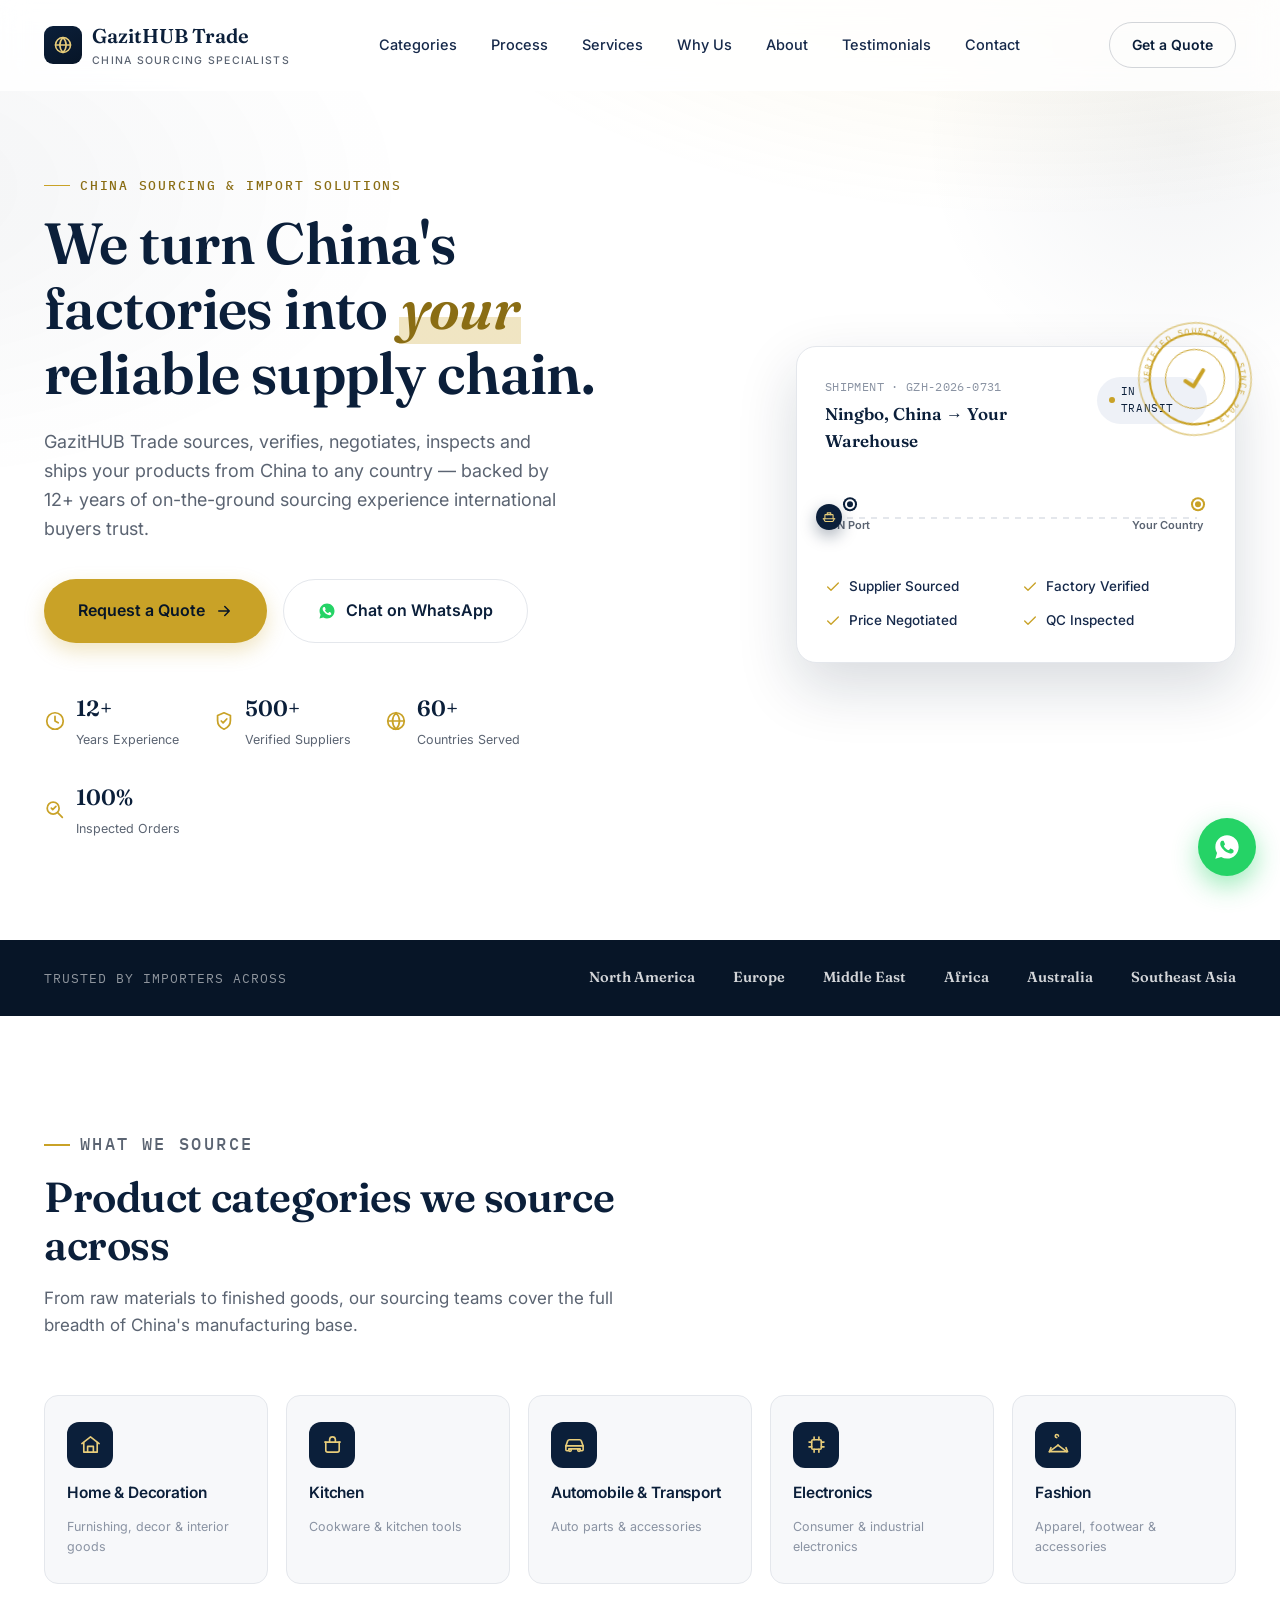
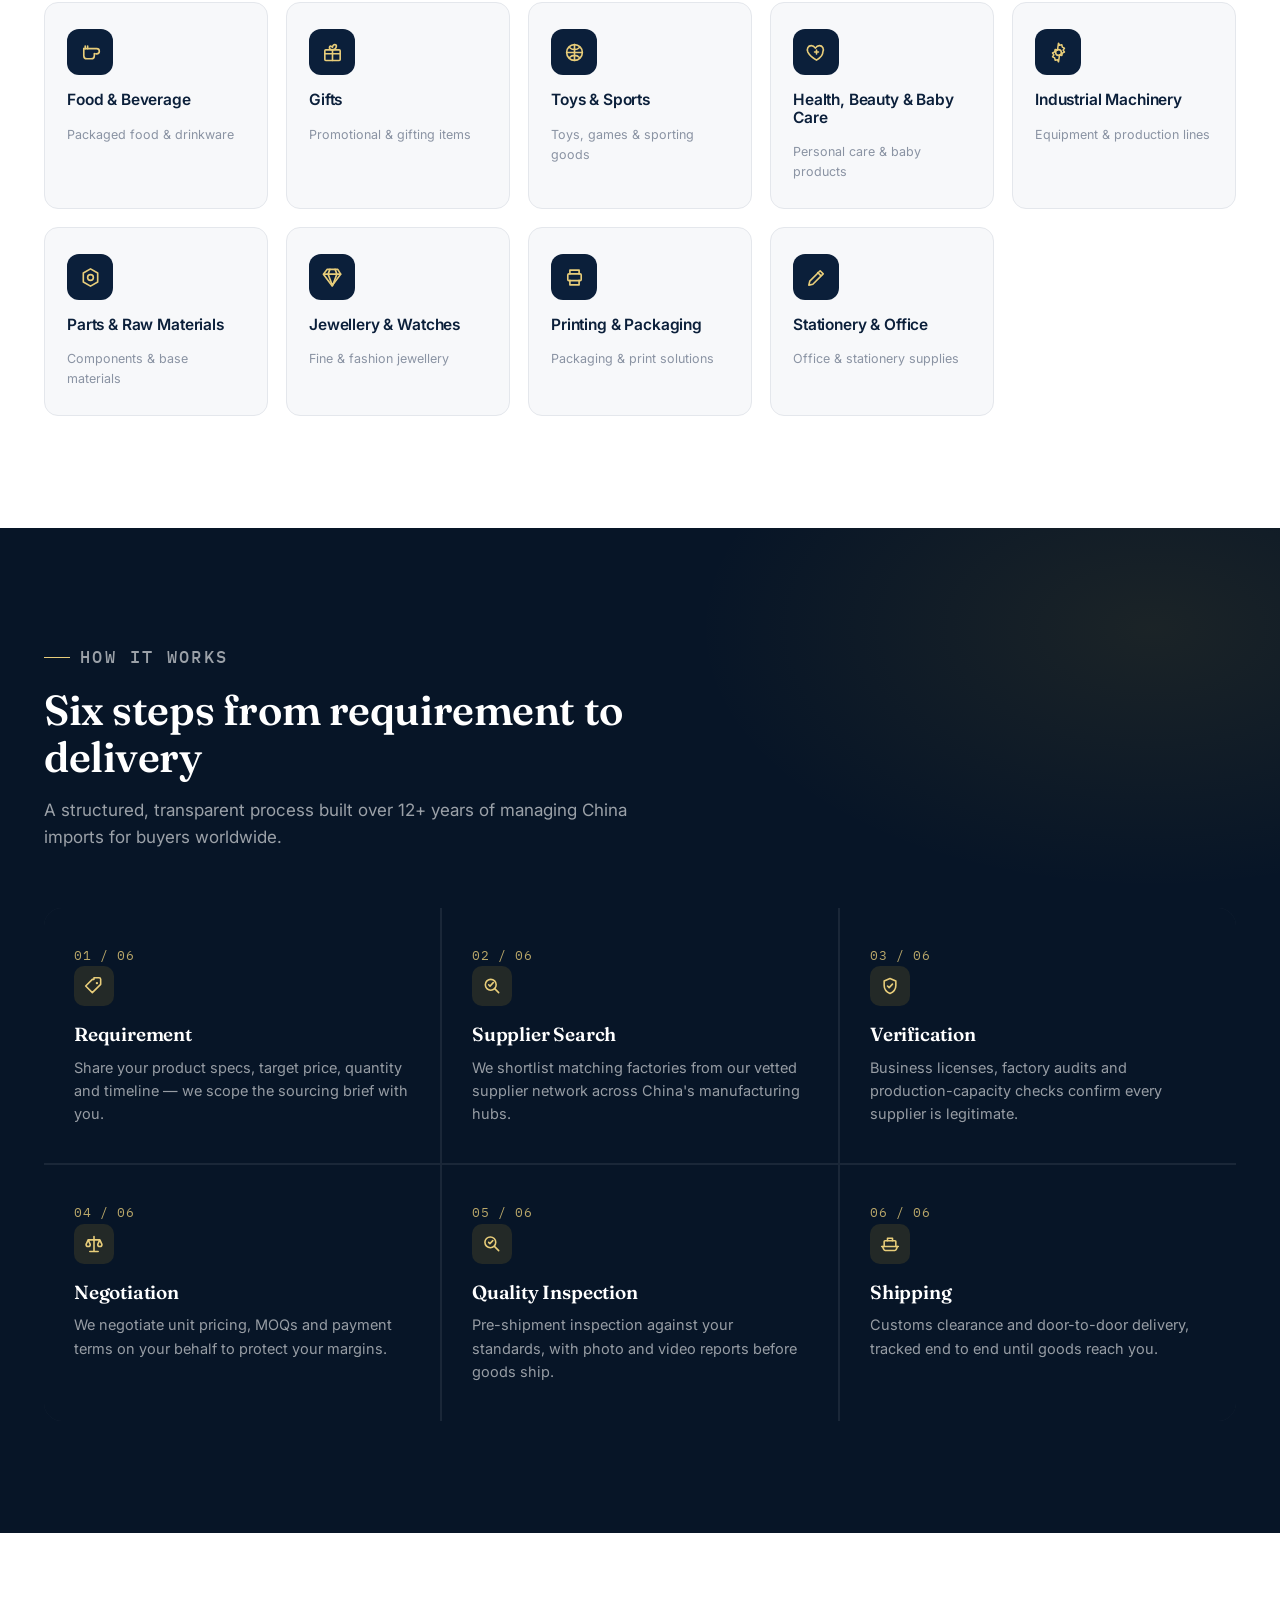
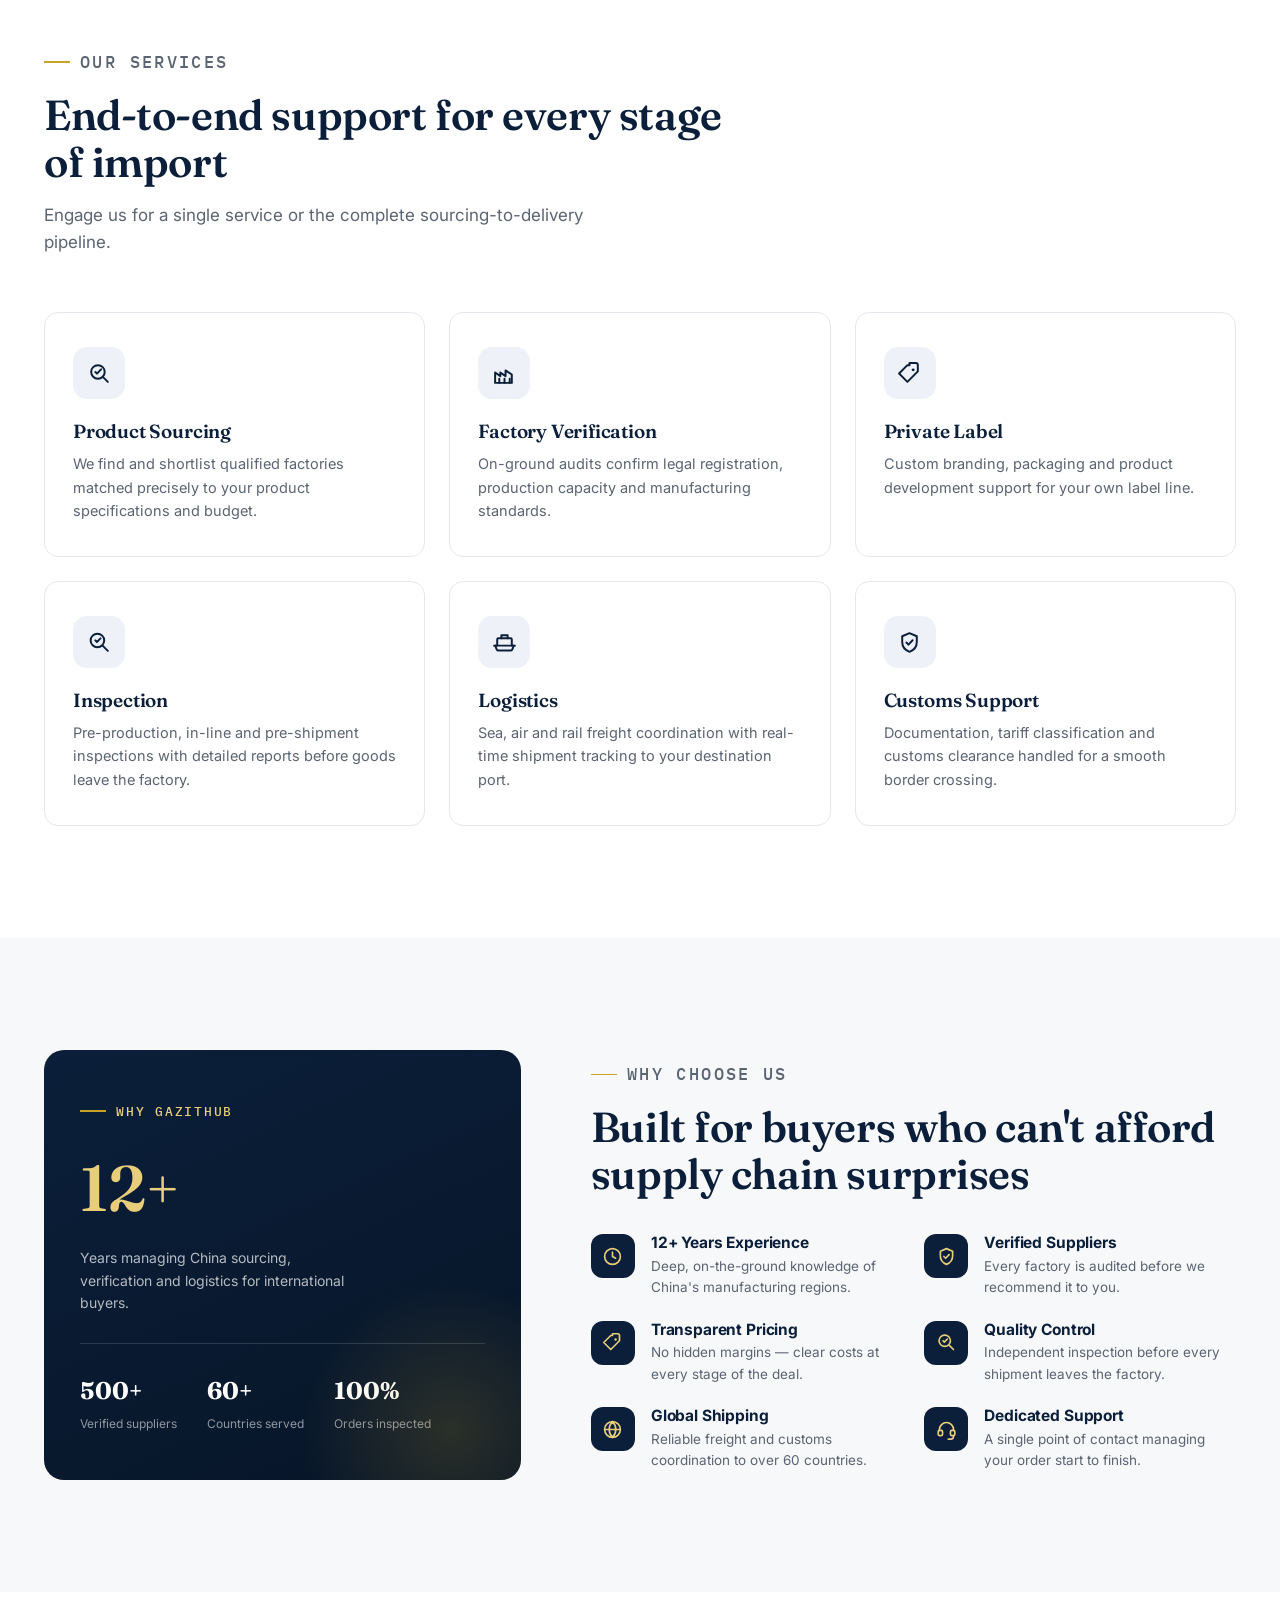
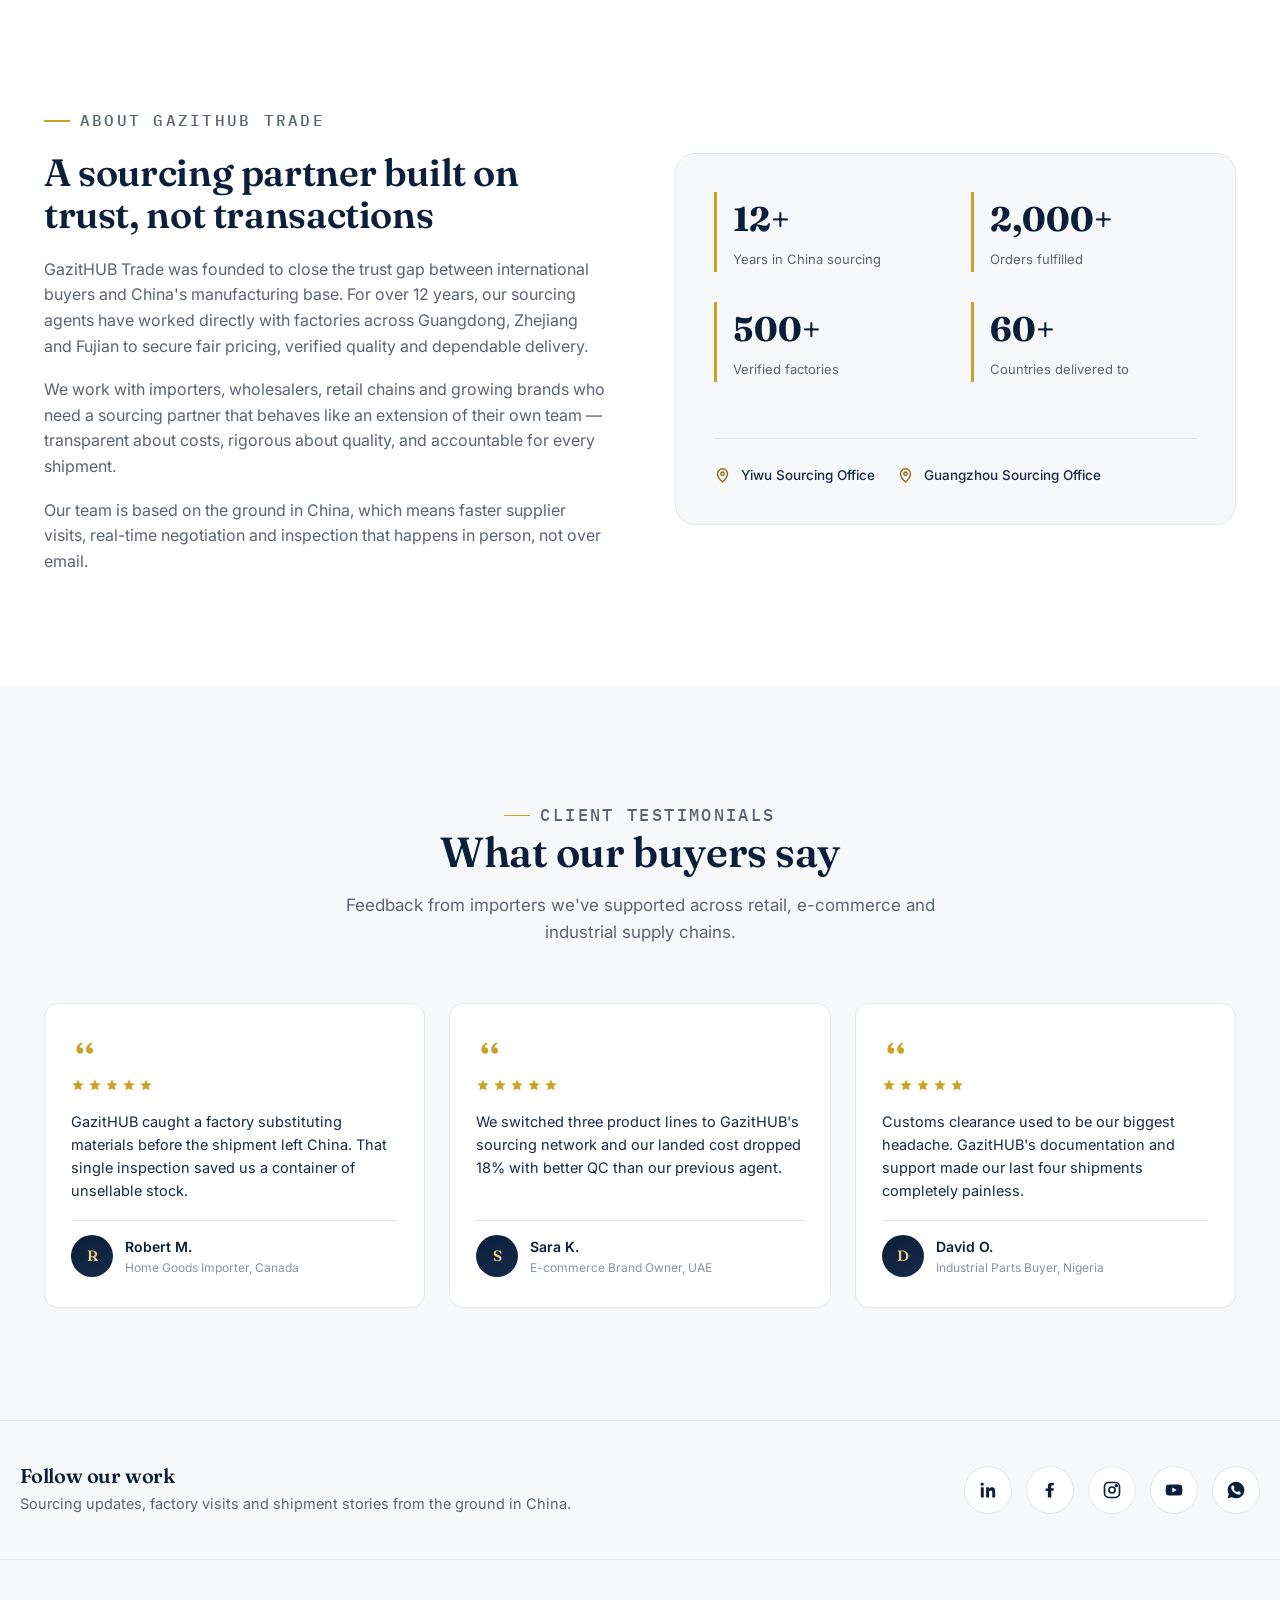
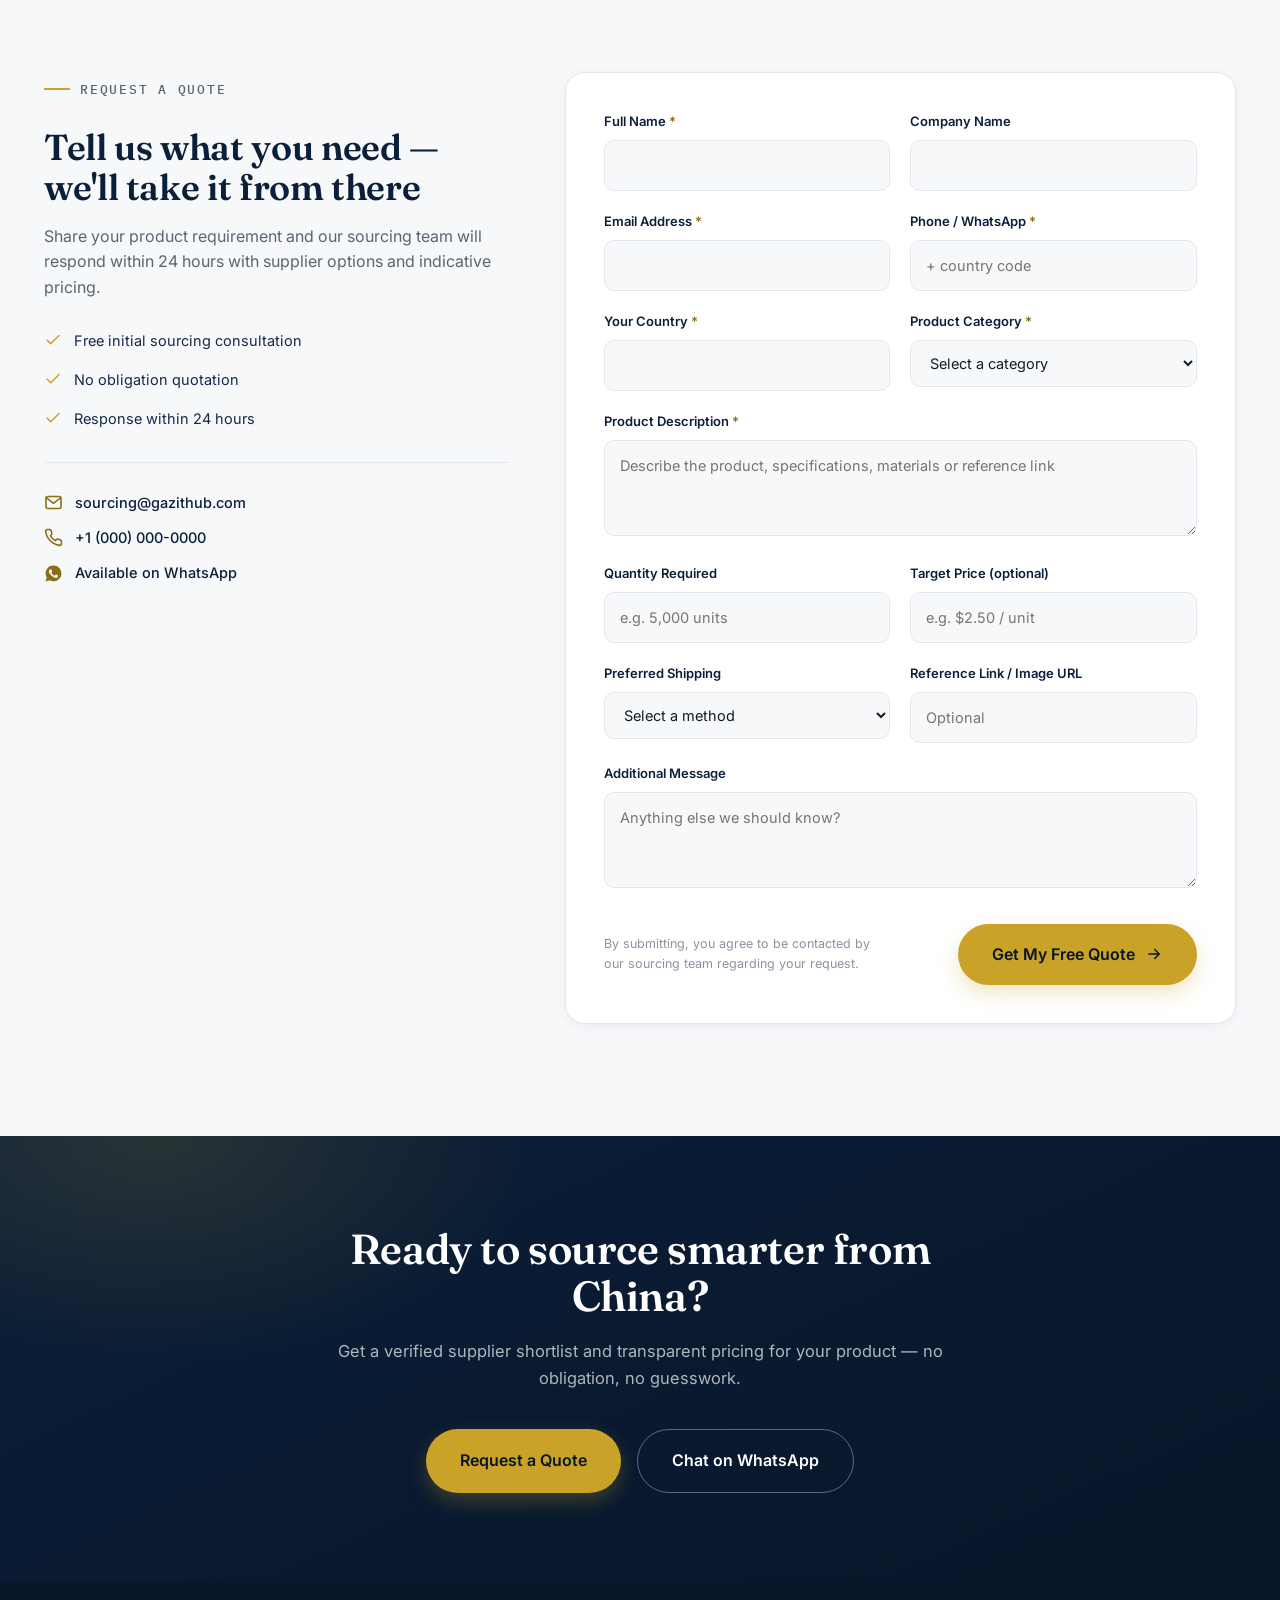
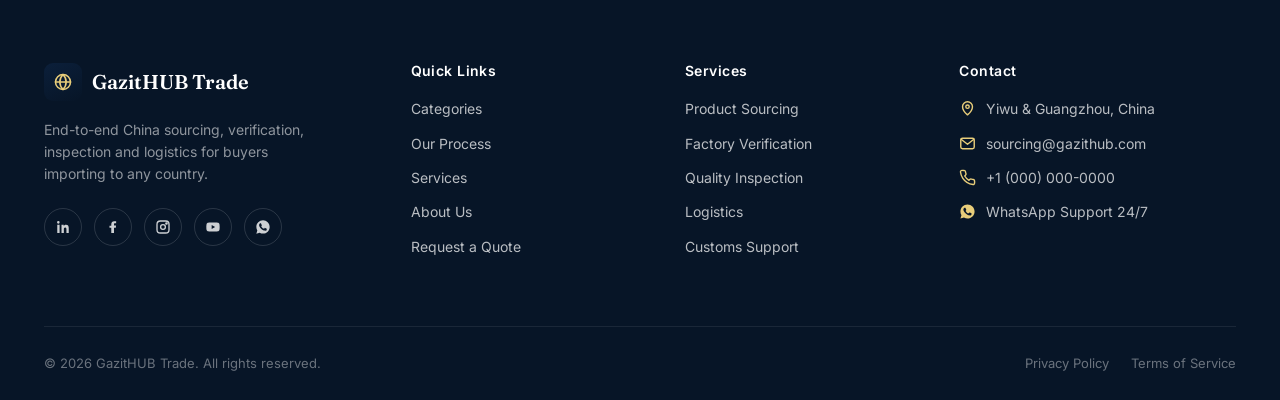
==== index.html @ 3a50f35b "first commit" ====
<!DOCTYPE html>
<html lang="en">

<head>
  <meta charset="UTF-8">
  <meta name="viewport" content="width=device-width, initial-scale=1.0">
  <title>GazitHUB Trade | China Sourcing, Supplier Verification &amp; Import Solutions</title>
  <meta name="description"
    content="GazitHUB Trade helps international buyers import from China with confidence — supplier verification, price negotiation, quality inspection, shipping and customs support. 12+ years of on-the-ground sourcing experience.">
  <meta name="keywords"
    content="China sourcing agent, import from China, supplier verification, quality inspection China, sourcing company, China trading company, product sourcing agent">
  <meta name="robots" content="index, follow">
  <link rel="canonical" href="#">

  <!-- Open Graph -->
  <meta property="og:type" content="website">
  <meta property="og:site_name" content="GazitHUB Trade">
  <meta property="og:title" content="GazitHUB Trade | China Sourcing &amp; End-to-End Import Solutions">
  <meta property="og:description"
    content="12+ years sourcing, verifying and shipping products from China to buyers worldwide. Request a quote in minutes.">
  <meta property="og:url" content="#">
  <meta name="twitter:card" content="summary_large_image">
  <meta name="theme-color" content="#0B1F3A">

  <link rel="preconnect" href="https://fonts.googleapis.com">
  <link rel="preconnect" href="https://fonts.gstatic.com" crossorigin>
  <link
    href="https://fonts.googleapis.com/css2?family=Fraunces:ital,opsz,wght@0,9..144,500;0,9..144,600;0,9..144,700;1,9..144,500&amp;family=Inter:wght@400;500;600;700;800&amp;family=IBM+Plex+Mono:wght@400;500&amp;display=swap"
    rel="stylesheet">

  <script type="application/ld+json">
{
  "@context": "https://schema.org",
  "@type": "Organization",
  "name": "GazitHUB Trade",
  "url": "#",
  "description": "China sourcing agent offering supplier verification, price negotiation, quality inspection, shipping and customs support for international buyers.",
  "foundingDate": "2013",
  "sameAs": [
    "https://www.linkedin.com/",
    "https://www.facebook.com/",
    "https://www.instagram.com/",
    "https://www.youtube.com/"
  ],
  "contactPoint": {
    "@type": "ContactPoint",
    "contactType": "sales",
    "areaServed": "Worldwide",
    "availableLanguage": ["English"]
  }
}
</script>

  <style>
    /* ============ RESET & BASE ============ */
    *,
    *::before,
    *::after {
      box-sizing: border-box;
      margin: 0;
      padding: 0;
    }

    :root {
      --navy: #0B1F3A;
      --navy-deep: #071527;
      --navy-soft: #16294A;
      --navy-tint: #EEF1F7;
      --gold: #C9A227;
      --gold-light: #E8CD7A;
      --gold-ink: #8A6D14;
      --bg: #FFFFFF;
      --bg-alt: #F7F8FA;
      --ink: #141B26;
      --slate: #5B6472;
      --slate-light: #8A93A3;
      --border: #E4E7EC;
      --whatsapp: #25D366;
      --radius: 14px;
      --shadow-sm: 0 2px 10px rgba(11, 31, 58, 0.06);
      --shadow-md: 0 12px 32px rgba(11, 31, 58, 0.10);
      --shadow-lg: 0 24px 60px rgba(11, 31, 58, 0.16);
      --ease: cubic-bezier(.22, 1, .36, 1);
    }

    html {
      scroll-behavior: smooth;
    }

    body {
      font-family: 'Inter', system-ui, -apple-system, sans-serif;
      color: var(--ink);
      background: var(--bg);
      line-height: 1.6;
      -webkit-font-smoothing: antialiased;
      overflow-x: hidden;
    }

    h1,
    h2,
    h3,
    h4 {
      font-family: 'Fraunces', Georgia, serif;
      font-weight: 600;
      color: var(--navy);
      line-height: 1.12;
      letter-spacing: -0.01em;
    }

    img,
    svg {
      display: block;
      max-width: 100%;
    }

    a {
      color: inherit;
      text-decoration: none;
    }

    ul {
      list-style: none;
    }

    button {
      font: inherit;
      cursor: pointer;
      border: none;
      background: none;
      color: inherit;
    }

    input,
    select,
    textarea {
      font: inherit;
      color: inherit;
    }

    section {
      scroll-margin-top: 88px;
    }

    .container {
      max-width: 1240px;
      margin: 0 auto;
      padding: 0 24px;
    }

    .eyebrow {
      font-family: 'IBM Plex Mono', monospace;
      font-size: 12.5px;
      letter-spacing: 0.14em;
      text-transform: uppercase;
      color: var(--gold-ink);
      font-weight: 500;
      display: inline-flex;
      align-items: center;
      gap: 10px;
      margin-bottom: 16px;
    }

    .eyebrow::before {
      content: "";
      width: 26px;
      height: 1.5px;
      background: var(--gold);
      display: inline-block;
    }

    .section-head {
      max-width: 680px;
      margin-bottom: 56px;
    }

    .section-head.center {
      margin-left: auto;
      margin-right: auto;
      text-align: center;
    }

    .section-head h2 {
      font-size: clamp(28px, 3.6vw, 42px);
      margin-bottom: 16px;
    }

    .section-head p {
      color: var(--slate);
      font-size: 17px;
      max-width: 600px;
    }

    .section-head.center p {
      margin: 0 auto;
    }

    .section-pad {
      padding: 112px 0;
    }

    @media(max-width:900px) {
      .section-pad {
        padding: 80px 0;
      }
    }

    /* Buttons */
    .btn {
      display: inline-flex;
      align-items: center;
      justify-content: center;
      gap: 10px;
      padding: 15px 28px;
      border-radius: 999px;
      font-weight: 600;
      font-size: 15px;
      transition: transform .3s var(--ease), box-shadow .3s var(--ease), background .3s var(--ease), color .3s var(--ease);
      white-space: nowrap;
    }

    .btn svg {
      width: 18px;
      height: 18px;
    }

    .btn-gold {
      background: var(--gold);
      color: var(--navy-deep);
      box-shadow: 0 8px 20px rgba(201, 162, 39, 0.28);
    }

    .btn-gold:hover {
      transform: translateY(-2px);
      box-shadow: 0 14px 28px rgba(201, 162, 39, 0.36);
    }

    .btn-outline {
      background: transparent;
      border: 1.5px solid rgba(11, 31, 58, 0.18);
      color: var(--navy);
    }

    .btn-outline:hover {
      border-color: var(--navy);
      background: var(--navy);
      color: #fff;
      transform: translateY(-2px);
    }

    .btn-whatsapp {
      background: #fff;
      border: 1.5px solid var(--border);
      color: var(--navy);
    }

    .btn-whatsapp svg {
      color: var(--whatsapp);
    }

    .btn-whatsapp:hover {
      border-color: var(--whatsapp);
      transform: translateY(-2px);
      box-shadow: var(--shadow-sm);
    }

    .btn-block {
      width: 100%;
    }

    .btn-lg {
      padding: 18px 34px;
      font-size: 16px;
    }

    /* Focus visibility */
    a:focus-visible,
    button:focus-visible,
    input:focus-visible,
    select:focus-visible,
    textarea:focus-visible {
      outline: 2.5px solid var(--gold);
      outline-offset: 3px;
      border-radius: 6px;
    }

    .skip-link {
      position: absolute;
      left: -999px;
      top: 0;
      background: var(--navy);
      color: #fff;
      padding: 14px 22px;
      z-index: 2000;
      border-radius: 0 0 8px 0;
    }

    .skip-link:focus {
      left: 0;
    }

    /* ============ HEADER ============ */
    header {
      position: fixed;
      top: 0;
      left: 0;
      right: 0;
      z-index: 1000;
      background: rgba(255, 255, 255, 0.82);
      backdrop-filter: blur(14px);
      -webkit-backdrop-filter: blur(14px);
      border-bottom: 1px solid transparent;
      transition: border-color .35s var(--ease), box-shadow .35s var(--ease), padding .3s var(--ease);
    }

    header.scrolled {
      border-bottom-color: var(--border);
      box-shadow: 0 4px 24px rgba(11, 31, 58, 0.06);
    }

    .nav-inner {
      display: flex;
      align-items: center;
      justify-content: space-between;
      padding: 20px 24px;
      max-width: 1240px;
      margin: 0 auto;
      transition: padding .3s var(--ease);
    }

    header.scrolled .nav-inner {
      padding: 14px 24px;
    }

    .logo {
      display: flex;
      align-items: center;
      gap: 10px;
      font-family: 'Fraunces', serif;
      font-weight: 600;
      font-size: 20px;
      color: var(--navy);
    }

    .logo .mark {
      width: 38px;
      height: 38px;
      border-radius: 9px;
      background: linear-gradient(155deg, var(--navy) 0%, var(--navy-deep) 100%);
      display: flex;
      align-items: center;
      justify-content: center;
      flex-shrink: 0;
      position: relative;
    }

    .logo .mark svg {
      width: 20px;
      height: 20px;
      color: var(--gold-light);
    }

    .logo small {
      display: block;
      font-family: 'Inter', sans-serif;
      font-weight: 500;
      font-size: 10.5px;
      letter-spacing: .12em;
      color: var(--slate);
      text-transform: uppercase;
      margin-top: 1px;
    }

    .nav-links {
      display: flex;
      align-items: center;
      gap: 34px;
    }

    .nav-links a {
      font-size: 14.5px;
      font-weight: 500;
      color: var(--navy-soft);
      position: relative;
      padding: 4px 0;
    }

    .nav-links a::after {
      content: "";
      position: absolute;
      left: 0;
      bottom: -2px;
      width: 0;
      height: 2px;
      background: var(--gold);
      transition: width .3s var(--ease);
    }

    .nav-links a:hover::after {
      width: 100%;
    }

    .nav-cta {
      display: flex;
      align-items: center;
      gap: 14px;
    }

    .hamburger {
      display: none;
      width: 42px;
      height: 42px;
      align-items: center;
      justify-content: center;
      border-radius: 10px;
    }

    .hamburger span,
    .hamburger::before,
    .hamburger::after {
      content: "";
      display: block;
      width: 20px;
      height: 2px;
      background: var(--navy);
      border-radius: 2px;
      transition: all .3s var(--ease);
    }

    .hamburger {
      flex-direction: column;
      gap: 5px;
    }

    .hamburger.active span {
      opacity: 0;
    }

    .hamburger.active::before {
      transform: translateY(7px) rotate(45deg);
    }

    .hamburger.active::after {
      transform: translateY(-7px) rotate(-45deg);
    }

    @media(max-width:960px) {
      .nav-links {
        position: fixed;
        inset: 0;
        top: 0;
        background: var(--navy-deep);
        flex-direction: column;
        justify-content: center;
        gap: 30px;
        transform: translateY(-100%);
        opacity: 0;
        transition: transform .45s var(--ease), opacity .3s ease;
        padding: 40px;
      }

      .nav-links.open {
        transform: translateY(0);
        opacity: 1;
      }

      .nav-links a {
        color: #fff;
        font-size: 22px;
        font-family: 'Fraunces', serif;
      }

      .nav-links a::after {
        display: none;
      }

      .nav-cta .btn-outline {
        display: none;
      }

      .hamburger {
        display: flex;
        z-index: 1100;
      }
    }

    /* ============ HERO ============ */
    .hero {
      position: relative;
      padding: 168px 0 100px;
      background:
        radial-gradient(1100px 520px at 82% -10%, rgba(201, 162, 39, 0.10), transparent 60%),
        radial-gradient(900px 500px at -10% 20%, rgba(11, 31, 58, 0.05), transparent 60%),
        #fff;
      overflow: hidden;
    }

    .hero-grid {
      display: grid;
      grid-template-columns: 1.05fr 0.95fr;
      gap: 60px;
      align-items: center;
    }

    @media(max-width:1020px) {
      .hero-grid {
        grid-template-columns: 1fr;
        gap: 70px;
      }
    }

    .hero-copy h1 {
      font-size: clamp(34px, 4.6vw, 58px);
      margin-bottom: 22px;
    }

    .hero-copy h1 em {
      font-style: italic;
      color: var(--gold-ink);
      background: linear-gradient(180deg, transparent 62%, rgba(201, 162, 39, 0.28) 62%);
      padding: 0 2px;
    }

    .hero-copy p.lead {
      font-size: 18px;
      color: var(--slate);
      max-width: 520px;
      margin-bottom: 36px;
    }

    .hero-actions {
      display: flex;
      flex-wrap: wrap;
      gap: 16px;
      margin-bottom: 48px;
    }

    .trust-badges {
      display: flex;
      flex-wrap: wrap;
      gap: 28px 34px;
    }

    .trust-badge {
      display: flex;
      align-items: center;
      gap: 10px;
    }

    .trust-badge .num {
      font-family: 'Fraunces', serif;
      font-weight: 600;
      font-size: 22px;
      color: var(--navy);
    }

    .trust-badge .lbl {
      font-size: 12.5px;
      color: var(--slate);
      line-height: 1.3;
      max-width: 100px;
    }

    .trust-badge svg {
      width: 22px;
      height: 22px;
      color: var(--gold);
      flex-shrink: 0;
    }

    /* Hero visual: shipment tracker card + stamp */
    .hero-visual {
      position: relative;
    }

    .tracker-card {
      background: #fff;
      border: 1px solid var(--border);
      border-radius: 20px;
      box-shadow: var(--shadow-lg);
      padding: 30px 28px;
      position: relative;
      z-index: 2;
      max-width: 440px;
      margin-left: auto;
    }

    .tracker-top {
      display: flex;
      justify-content: space-between;
      align-items: flex-start;
      margin-bottom: 26px;
    }

    .tracker-top .id {
      font-family: 'IBM Plex Mono', monospace;
      font-size: 12px;
      color: var(--slate-light);
      letter-spacing: .03em;
    }

    .tracker-top .title {
      font-family: 'Fraunces', serif;
      font-weight: 600;
      font-size: 17px;
      color: var(--navy);
      margin-top: 4px;
    }

    .status-pill {
      font-family: 'IBM Plex Mono', monospace;
      font-size: 11px;
      letter-spacing: .06em;
      background: var(--navy-tint);
      color: var(--navy);
      padding: 6px 12px;
      border-radius: 999px;
      display: flex;
      align-items: center;
      gap: 6px;
      text-transform: uppercase;
    }

    .status-pill .dot {
      width: 6px;
      height: 6px;
      border-radius: 50%;
      background: var(--gold);
      animation: pulse 1.6s ease-in-out infinite;
    }

    @keyframes pulse {

      0%,
      100% {
        opacity: 1;
        transform: scale(1);
      }

      50% {
        opacity: .4;
        transform: scale(.7);
      }
    }

    .route {
      position: relative;
      height: 74px;
      margin: 8px 4px 22px;
    }

    .route .line {
      position: absolute;
      top: 50%;
      left: 6px;
      right: 6px;
      height: 2px;
      background-image: linear-gradient(90deg, var(--border) 0 6px, transparent 6px 12px);
      background-size: 12px 2px;
    }

    .route .pt {
      position: absolute;
      top: 50%;
      transform: translateY(-50%);
      display: flex;
      flex-direction: column;
      align-items: center;
      gap: 8px;
    }

    .route .pt.origin {
      left: 0;
    }

    .route .pt.dest {
      right: 0;
      align-items: flex-end;
    }

    .route .pt .city {
      font-size: 11px;
      color: var(--slate);
      font-weight: 600;
      white-space: nowrap;
    }

    .route .pt .dotmark {
      width: 10px;
      height: 10px;
      border-radius: 50%;
      background: var(--navy);
      border: 2px solid #fff;
      box-shadow: 0 0 0 2px var(--navy);
    }

    .route .pt.dest .dotmark {
      background: var(--gold);
      box-shadow: 0 0 0 2px var(--gold);
    }

    .route .mover {
      position: absolute;
      top: 50%;
      transform: translate(-50%, -50%);
      width: 26px;
      height: 26px;
      border-radius: 50%;
      background: var(--navy);
      display: flex;
      align-items: center;
      justify-content: center;
      box-shadow: 0 6px 16px rgba(11, 31, 58, 0.35);
      animation: travel 5s ease-in-out infinite;
    }

    .route .mover svg {
      width: 14px;
      height: 14px;
      color: var(--gold-light);
    }

    @keyframes travel {
      0% {
        left: 6%;
      }

      50% {
        left: 94%;
      }

      100% {
        left: 6%;
      }
    }

    .checklist {
      display: grid;
      grid-template-columns: 1fr 1fr;
      gap: 12px;
    }

    .checklist li {
      display: flex;
      align-items: center;
      gap: 8px;
      font-size: 13.5px;
      color: var(--navy-soft);
      font-weight: 500;
    }

    .checklist li svg {
      width: 16px;
      height: 16px;
      color: var(--gold);
      flex-shrink: 0;
    }

    .stamp {
      position: absolute;
      top: -26px;
      right: -18px;
      width: 118px;
      height: 118px;
      z-index: 3;
      animation: stampIn 1s var(--ease) .3s both;
    }

    @keyframes stampIn {
      from {
        opacity: 0;
        transform: scale(1.4) rotate(-24deg);
      }

      to {
        opacity: 1;
        transform: scale(1) rotate(-12deg);
      }
    }

    .stamp svg {
      width: 100%;
      height: 100%;
    }

    .hero-blob {
      position: absolute;
      width: 520px;
      height: 520px;
      border-radius: 50%;
      background: radial-gradient(circle, rgba(11, 31, 58, 0.05), transparent 70%);
      top: -120px;
      right: -160px;
      z-index: 0;
    }

    @media(prefers-reduced-motion:reduce) {

      .status-pill .dot,
      .route .mover,
      .stamp {
        animation: none !important;
      }
    }

    /* ============ LOGO / TRUST STRIP ============ */
    .strip {
      background: var(--navy-deep);
      padding: 26px 0;
    }

    .strip .container {
      display: flex;
      flex-wrap: wrap;
      gap: 20px 40px;
      align-items: center;
      justify-content: space-between;
    }

    .strip p {
      color: rgba(255, 255, 255, 0.55);
      font-size: 12.5px;
      font-family: 'IBM Plex Mono', monospace;
      letter-spacing: .08em;
      text-transform: uppercase;
    }

    .strip .marquee {
      display: flex;
      gap: 38px;
      flex-wrap: wrap;
    }

    .strip .marquee span {
      color: rgba(255, 255, 255, 0.82);
      font-weight: 600;
      font-size: 14.5px;
      font-family: 'Fraunces', serif;
    }

    /* ============ CATEGORIES ============ */
    .cat-grid {
      display: grid;
      grid-template-columns: repeat(auto-fill, minmax(210px, 1fr));
      gap: 18px;
    }

    .cat-card {
      background: var(--bg-alt);
      border: 1px solid var(--border);
      border-radius: var(--radius);
      padding: 26px 22px;
      display: flex;
      flex-direction: column;
      gap: 16px;
      transition: transform .35s var(--ease), box-shadow .35s var(--ease), background .35s var(--ease), border-color .35s var(--ease);
    }

    .cat-card:hover {
      transform: translateY(-6px);
      box-shadow: var(--shadow-md);
      background: #fff;
      border-color: rgba(201, 162, 39, 0.4);
    }

    .cat-icon {
      width: 46px;
      height: 46px;
      border-radius: 12px;
      background: var(--navy);
      display: flex;
      align-items: center;
      justify-content: center;
      transition: background .35s var(--ease);
    }

    .cat-icon svg {
      width: 23px;
      height: 23px;
      color: var(--gold-light);
    }

    .cat-card:hover .cat-icon {
      background: var(--gold);
    }

    .cat-card:hover .cat-icon svg {
      color: var(--navy-deep);
    }

    .cat-card h3 {
      font-family: 'Inter', sans-serif;
      font-weight: 600;
      font-size: 15.5px;
      color: var(--navy);
    }

    .cat-card span {
      font-size: 12.5px;
      color: var(--slate-light);
    }

    /* ============ PROCESS ============ */
    .process {
      background: var(--navy-deep);
      color: #fff;
      position: relative;
      overflow: hidden;
    }

    .process::before {
      content: "";
      position: absolute;
      inset: 0;
      background: radial-gradient(700px 400px at 90% 10%, rgba(201, 162, 39, 0.10), transparent 65%);
    }

    .process .section-head h2 {
      color: #fff;
    }

    .process .section-head p {
      color: rgba(255, 255, 255, 0.6);
    }

    .process .eyebrow {
      color: var(--gold-light);
    }

    .process .eyebrow::before {
      background: var(--gold-light);
    }

    .steps {
      position: relative;
      display: grid;
      grid-template-columns: repeat(3, 1fr);
      gap: 2px;
      background: rgba(255, 255, 255, 0.08);
      border-radius: 18px;
      overflow: hidden;
    }

    @media(max-width:860px) {
      .steps {
        grid-template-columns: 1fr;
      }
    }

    @media(min-width:861px) and (max-width:1180px) {
      .steps {
        grid-template-columns: repeat(2, 1fr);
      }
    }

    .step {
      background: var(--navy-deep);
      padding: 38px 30px;
      position: relative;
      transition: background .35s var(--ease);
    }

    .step:hover {
      background: var(--navy-soft);
    }

    .step .num {
      font-family: 'IBM Plex Mono', monospace;
      font-size: 13px;
      color: var(--gold-light);
      opacity: .8;
      letter-spacing: .05em;
    }

    .step h3 {
      color: #fff;
      font-size: 19px;
      margin: 12px 0 10px;
    }

    .step p {
      color: rgba(255, 255, 255, 0.58);
      font-size: 14.5px;
    }

    .step-icon {
      width: 40px;
      height: 40px;
      border-radius: 10px;
      background: rgba(201, 162, 39, 0.14);
      display: flex;
      align-items: center;
      justify-content: center;
      margin-bottom: 18px;
    }

    .step-icon svg {
      width: 20px;
      height: 20px;
      color: var(--gold-light);
    }

    /* ============ SERVICES ============ */
    .services-grid {
      display: grid;
      grid-template-columns: repeat(3, 1fr);
      gap: 24px;
    }

    @media(max-width:960px) {
      .services-grid {
        grid-template-columns: repeat(2, 1fr);
      }
    }

    @media(max-width:620px) {
      .services-grid {
        grid-template-columns: 1fr;
      }
    }

    .service-card {
      padding: 34px 28px;
      border: 1px solid var(--border);
      border-radius: var(--radius);
      transition: transform .35s var(--ease), box-shadow .35s var(--ease), border-color .35s;
      position: relative;
    }

    .service-card:hover {
      transform: translateY(-6px);
      box-shadow: var(--shadow-md);
      border-color: transparent;
    }

    .service-icon {
      width: 52px;
      height: 52px;
      border-radius: 14px;
      background: var(--navy-tint);
      display: flex;
      align-items: center;
      justify-content: center;
      margin-bottom: 22px;
    }

    .service-icon svg {
      width: 25px;
      height: 25px;
      color: var(--navy);
    }

    .service-card h3 {
      font-size: 19px;
      margin-bottom: 10px;
    }

    .service-card p {
      color: var(--slate);
      font-size: 14.5px;
    }

    /* ============ WHY CHOOSE US ============ */
    .why-wrap {
      display: grid;
      grid-template-columns: .85fr 1.15fr;
      gap: 70px;
      align-items: center;
    }

    @media(max-width:960px) {
      .why-wrap {
        grid-template-columns: 1fr;
        gap: 44px;
      }
    }

    .why-grid {
      display: grid;
      grid-template-columns: 1fr 1fr;
      gap: 22px;
    }

    @media(max-width:520px) {
      .why-grid {
        grid-template-columns: 1fr;
      }
    }

    .why-item {
      display: flex;
      gap: 16px;
    }

    .why-item .ic {
      width: 44px;
      height: 44px;
      border-radius: 12px;
      background: var(--navy);
      display: flex;
      align-items: center;
      justify-content: center;
      flex-shrink: 0;
    }

    .why-item .ic svg {
      width: 21px;
      height: 21px;
      color: var(--gold-light);
    }

    .why-item h4 {
      font-family: 'Inter', sans-serif;
      font-weight: 700;
      font-size: 15.5px;
      color: var(--navy);
      margin-bottom: 4px;
    }

    .why-item p {
      font-size: 13.5px;
      color: var(--slate);
    }

    .why-visual {
      position: relative;
      border-radius: 20px;
      background: linear-gradient(155deg, var(--navy), var(--navy-deep));
      padding: 44px 36px;
      color: #fff;
      overflow: hidden;
    }

    .why-visual::after {
      content: "";
      position: absolute;
      width: 300px;
      height: 300px;
      background: radial-gradient(circle, rgba(201, 162, 39, 0.18), transparent 70%);
      bottom: -100px;
      right: -80px;
    }

    .why-visual .stat-big {
      font-family: 'Fraunces', serif;
      font-size: 64px;
      font-weight: 600;
      color: var(--gold-light);
      position: relative;
    }

    .why-visual .stat-lbl {
      font-size: 14px;
      color: rgba(255, 255, 255, 0.7);
      margin-top: 8px;
      position: relative;
      max-width: 280px;
    }

    .why-visual .divider {
      width: 100%;
      height: 1px;
      background: rgba(255, 255, 255, 0.14);
      margin: 28px 0;
    }

    .mini-stats {
      display: flex;
      gap: 30px;
      position: relative;
      flex-wrap: wrap;
    }

    .mini-stats div b {
      display: block;
      font-family: 'Fraunces', serif;
      font-size: 24px;
      color: #fff;
    }

    .mini-stats div span {
      font-size: 12px;
      color: rgba(255, 255, 255, 0.55);
    }

    /* ============ ABOUT ============ */
    .about-wrap {
      display: grid;
      grid-template-columns: 1fr 1fr;
      gap: 70px;
      align-items: center;
    }

    @media(max-width:960px) {
      .about-wrap {
        grid-template-columns: 1fr;
        gap: 48px;
      }
    }

    .about-copy p {
      color: var(--slate);
      margin-bottom: 18px;
      font-size: 16px;
    }

    .about-copy p:last-of-type {
      margin-bottom: 0;
    }

    .about-panel {
      background: var(--bg-alt);
      border: 1px solid var(--border);
      border-radius: 20px;
      padding: 38px;
      display: grid;
      grid-template-columns: 1fr 1fr;
      gap: 30px;
      position: relative;
    }

    .about-panel .item b {
      display: block;
      font-family: 'Fraunces', serif;
      font-size: 34px;
      color: var(--navy);
    }

    .about-panel .item span {
      font-size: 13px;
      color: var(--slate);
    }

    .about-panel .item {
      border-left: 3px solid var(--gold);
      padding-left: 16px;
    }

    .offices {
      margin-top: 26px;
      padding-top: 26px;
      border-top: 1px solid var(--border);
      grid-column: 1/-1;
      display: flex;
      gap: 22px;
      flex-wrap: wrap;
    }

    .offices .off {
      display: flex;
      align-items: center;
      gap: 10px;
      font-size: 13.5px;
      color: var(--navy-soft);
      font-weight: 500;
    }

    .offices svg {
      width: 17px;
      height: 17px;
      color: var(--gold-ink);
    }

    /* ============ TESTIMONIALS ============ */
    .testi-grid {
      display: grid;
      grid-template-columns: repeat(3, 1fr);
      gap: 24px;
    }

    @media(max-width:960px) {
      .testi-grid {
        grid-template-columns: repeat(2, 1fr);
      }
    }

    @media(max-width:680px) {
      .testi-grid {
        grid-template-columns: 1fr;
      }
    }

    .testi-card {
      background: #fff;
      border: 1px solid var(--border);
      border-radius: var(--radius);
      padding: 30px 26px;
      display: flex;
      flex-direction: column;
      gap: 18px;
      transition: box-shadow .3s, transform .3s;
    }

    .testi-card:hover {
      box-shadow: var(--shadow-md);
      transform: translateY(-4px);
    }

    .testi-card .quote-icon svg {
      width: 26px;
      height: 26px;
      color: var(--gold);
    }

    .testi-card p {
      font-size: 14.5px;
      color: var(--navy-soft);
      flex: 1;
    }

    .testi-stars {
      display: flex;
      gap: 3px;
    }

    .testi-stars svg {
      width: 14px;
      height: 14px;
      color: var(--gold);
    }

    .testi-person {
      display: flex;
      align-items: center;
      gap: 12px;
      padding-top: 14px;
      border-top: 1px solid var(--border);
    }

    .avatar {
      width: 42px;
      height: 42px;
      border-radius: 50%;
      background: linear-gradient(155deg, var(--navy), var(--navy-soft));
      color: var(--gold-light);
      display: flex;
      align-items: center;
      justify-content: center;
      font-family: 'Fraunces', serif;
      font-weight: 600;
      font-size: 15px;
      flex-shrink: 0;
    }

    .testi-person .name {
      font-weight: 600;
      font-size: 14px;
      color: var(--navy);
    }

    .testi-person .role {
      font-size: 12px;
      color: var(--slate-light);
    }

    /* ============ SOCIAL ============ */
    .social-band {
      background: var(--bg-alt);
      border-top: 1px solid var(--border);
      border-bottom: 1px solid var(--border);
    }

    .social-inner {
      display: flex;
      align-items: center;
      justify-content: space-between;
      flex-wrap: wrap;
      gap: 26px;
      padding: 44px 0;
    }

    .social-inner h3 {
      font-size: 20px;
    }

    .social-inner p {
      color: var(--slate);
      font-size: 14.5px;
      margin-top: 4px;
    }

    .social-icons {
      display: flex;
      gap: 14px;
    }

    .social-icons a {
      width: 48px;
      height: 48px;
      border-radius: 50%;
      background: #fff;
      border: 1px solid var(--border);
      display: flex;
      align-items: center;
      justify-content: center;
      transition: all .3s var(--ease);
    }

    .social-icons a svg {
      width: 20px;
      height: 20px;
      color: var(--navy);
      transition: color .3s;
    }

    .social-icons a:hover {
      background: var(--navy);
      border-color: var(--navy);
      transform: translateY(-4px);
    }

    .social-icons a:hover svg {
      color: var(--gold-light);
    }

    .social-icons a.wa:hover {
      background: var(--whatsapp);
      border-color: var(--whatsapp);
    }

    .social-icons a.wa:hover svg {
      color: #fff;
    }

    /* ============ QUOTE FORM ============ */
    .quote-section {
      background: var(--bg-alt);
    }

    .quote-wrap {
      display: grid;
      grid-template-columns: .9fr 1.3fr;
      gap: 56px;
    }

    @media(max-width:960px) {
      .quote-wrap {
        grid-template-columns: 1fr;
      }
    }

    .quote-side h2 {
      font-size: clamp(26px, 3.2vw, 36px);
      margin-bottom: 16px;
    }

    .quote-side p {
      color: var(--slate);
      margin-bottom: 28px;
    }

    .quote-points li {
      display: flex;
      gap: 12px;
      align-items: flex-start;
      margin-bottom: 16px;
      font-size: 14.5px;
      color: var(--navy-soft);
    }

    .quote-points svg {
      width: 18px;
      height: 18px;
      color: var(--gold);
      flex-shrink: 0;
      margin-top: 2px;
    }

    .quote-direct {
      margin-top: 32px;
      padding-top: 28px;
      border-top: 1px solid var(--border);
    }

    .quote-direct .row {
      display: flex;
      align-items: center;
      gap: 12px;
      margin-bottom: 12px;
      font-size: 14.5px;
      color: var(--navy);
      font-weight: 500;
    }

    .quote-direct svg {
      width: 19px;
      height: 19px;
      color: var(--gold-ink);
    }

    .quote-form {
      background: #fff;
      border: 1px solid var(--border);
      border-radius: 20px;
      padding: 38px;
      box-shadow: var(--shadow-sm);
    }

    .form-grid {
      display: grid;
      grid-template-columns: 1fr 1fr;
      gap: 20px;
    }

    @media(max-width:600px) {
      .form-grid {
        grid-template-columns: 1fr;
      }
    }

    .form-grid .full {
      grid-column: 1/-1;
    }

    .field label {
      display: block;
      font-size: 13px;
      font-weight: 600;
      color: var(--navy);
      margin-bottom: 8px;
    }

    .field .req {
      color: var(--gold-ink);
    }

    .field input,
    .field select,
    .field textarea {
      width: 100%;
      padding: 13px 15px;
      border: 1.5px solid var(--border);
      border-radius: 10px;
      background: var(--bg-alt);
      font-size: 14.5px;
      transition: border-color .25s, background .25s;
    }

    .field input:focus,
    .field select:focus,
    .field textarea:focus {
      border-color: var(--gold);
      background: #fff;
      outline: none;
    }

    .field textarea {
      resize: vertical;
      min-height: 96px;
    }

    .form-foot {
      display: flex;
      align-items: center;
      justify-content: space-between;
      flex-wrap: wrap;
      gap: 16px;
      margin-top: 28px;
    }

    .form-note {
      font-size: 12.5px;
      color: var(--slate-light);
      max-width: 280px;
    }

    .form-success {
      display: none;
      text-align: center;
      padding: 40px 10px;
    }

    .form-success.show {
      display: block;
    }

    .form-success .ic {
      width: 64px;
      height: 64px;
      border-radius: 50%;
      background: var(--navy-tint);
      display: flex;
      align-items: center;
      justify-content: center;
      margin: 0 auto 18px;
    }

    .form-success .ic svg {
      width: 30px;
      height: 30px;
      color: var(--gold-ink);
    }

    .form-success h3 {
      margin-bottom: 8px;
    }

    .form-success p {
      color: var(--slate);
    }

    /* ============ CTA BAND ============ */
    .cta-band {
      background: linear-gradient(155deg, var(--navy) 0%, var(--navy-deep) 100%);
      color: #fff;
      position: relative;
      overflow: hidden;
      padding: 90px 0;
    }

    .cta-band::before {
      content: "";
      position: absolute;
      inset: 0;
      background: radial-gradient(650px 380px at 12% 0%, rgba(201, 162, 39, 0.16), transparent 60%);
    }

    .cta-inner {
      position: relative;
      text-align: center;
      max-width: 680px;
      margin: 0 auto;
    }

    .cta-inner h2 {
      color: #fff;
      font-size: clamp(28px, 3.6vw, 42px);
      margin-bottom: 18px;
    }

    .cta-inner p {
      color: rgba(255, 255, 255, 0.68);
      font-size: 16.5px;
      margin-bottom: 38px;
    }

    .cta-actions {
      display: flex;
      justify-content: center;
      gap: 16px;
      flex-wrap: wrap;
    }

    /* ============ FOOTER ============ */
    footer {
      background: var(--navy-deep);
      color: rgba(255, 255, 255, 0.72);
      padding: 80px 0 0;
    }

    .footer-grid {
      display: grid;
      grid-template-columns: 1.4fr 1fr 1fr 1.2fr;
      gap: 44px;
      padding-bottom: 56px;
      border-bottom: 1px solid rgba(255, 255, 255, 0.08);
    }

    @media(max-width:900px) {
      .footer-grid {
        grid-template-columns: 1fr 1fr;
      }
    }

    @media(max-width:560px) {
      .footer-grid {
        grid-template-columns: 1fr;
      }
    }

    .footer-brand .logo {
      color: #fff;
    }

    .footer-brand p {
      margin: 18px 0 22px;
      font-size: 14px;
      max-width: 280px;
      color: rgba(255, 255, 255, 0.55);
    }

    footer h4 {
      color: #fff;
      font-family: 'Inter', sans-serif;
      font-size: 14px;
      letter-spacing: .03em;
      margin-bottom: 20px;
    }

    footer ul li {
      margin-bottom: 12px;
      font-size: 14px;
    }

    footer ul li a:hover {
      color: var(--gold-light);
    }

    .footer-contact li {
      display: flex;
      gap: 10px;
      align-items: flex-start;
    }

    .footer-contact svg {
      width: 17px;
      height: 17px;
      color: var(--gold-light);
      flex-shrink: 0;
      margin-top: 2px;
    }

    .footer-social {
      display: flex;
      gap: 12px;
      margin-top: 6px;
    }

    .footer-social a {
      width: 38px;
      height: 38px;
      border-radius: 50%;
      border: 1px solid rgba(255, 255, 255, 0.14);
      display: flex;
      align-items: center;
      justify-content: center;
      transition: all .3s;
    }

    .footer-social a svg {
      width: 16px;
      height: 16px;
      color: rgba(255, 255, 255, 0.8);
    }

    .footer-social a:hover {
      background: var(--gold);
      border-color: var(--gold);
    }

    .footer-social a:hover svg {
      color: var(--navy-deep);
    }

    .footer-bottom {
      display: flex;
      justify-content: space-between;
      align-items: center;
      flex-wrap: wrap;
      gap: 12px;
      padding: 26px 0;
      font-size: 13px;
      color: rgba(255, 255, 255, 0.4);
    }

    .footer-bottom a:hover {
      color: #fff;
    }

    .footer-bottom .links {
      display: flex;
      gap: 22px;
    }

    /* ============ FLOATING ELEMENTS ============ */
    .fab-wa {
      position: fixed;
      bottom: 24px;
      right: 24px;
      width: 58px;
      height: 58px;
      border-radius: 50%;
      background: var(--whatsapp);
      display: flex;
      align-items: center;
      justify-content: center;
      z-index: 900;
      box-shadow: 0 10px 26px rgba(37, 211, 102, 0.45);
      transition: transform .3s var(--ease);
    }

    .fab-wa:hover {
      transform: scale(1.08);
    }

    .fab-wa svg {
      width: 28px;
      height: 28px;
      color: #fff;
    }

    .fab-top {
      position: fixed;
      bottom: 24px;
      right: 92px;
      width: 46px;
      height: 46px;
      border-radius: 50%;
      background: #fff;
      border: 1px solid var(--border);
      display: flex;
      align-items: center;
      justify-content: center;
      z-index: 900;
      box-shadow: var(--shadow-sm);
      opacity: 0;
      pointer-events: none;
      transform: translateY(10px);
      transition: all .3s var(--ease);
    }

    .fab-top.show {
      opacity: 1;
      pointer-events: auto;
      transform: translateY(0);
    }

    .fab-top svg {
      width: 18px;
      height: 18px;
      color: var(--navy);
    }

    @media(max-width:600px) {
      .fab-wa {
        width: 52px;
        height: 52px;
        bottom: 18px;
        right: 18px;
      }

      .fab-top {
        right: 78px;
        bottom: 18px;
        width: 42px;
        height: 42px;
      }
    }

    /* ============ SCROLL REVEAL ============ */
    [data-animate] {
      opacity: 0;
      transform: translateY(26px);
      transition: opacity .7s var(--ease), transform .7s var(--ease);
    }

    [data-animate].in-view {
      opacity: 1;
      transform: translateY(0);
    }

    [data-animate="fade"] {
      transform: translateY(0);
    }

    @media(prefers-reduced-motion:reduce) {
      [data-animate] {
        opacity: 1 !important;
        transform: none !important;
        transition: none !important;
      }

      html {
        scroll-behavior: auto;
      }
    }
  </style>
</head>

<body>

  <a href="#main" class="skip-link">Skip to main content</a>

  <!-- ============ ICON SPRITE ============ -->
  <svg style="display:none" aria-hidden="true">
    <defs>
      <g id="ic-check" stroke="currentColor" stroke-width="2" fill="none" stroke-linecap="round"
        stroke-linejoin="round">
        <path d="M20 6L9 17l-5-5" />
      </g>
      <g id="ic-arrow" stroke="currentColor" stroke-width="2" fill="none" stroke-linecap="round"
        stroke-linejoin="round">
        <path d="M5 12h14M13 6l6 6-6 6" />
      </g>
      <g id="ic-whatsapp" fill="currentColor">
        <path
          d="M12.02 2C6.5 2 2.03 6.46 2.03 11.98c0 1.87.5 3.62 1.44 5.14L2 22l5.02-1.44a9.97 9.97 0 004.99 1.34h.01c5.52 0 9.98-4.46 9.98-9.98C22 6.46 17.54 2 12.02 2zm5.86 14.1c-.25.7-1.43 1.35-1.98 1.42-.5.07-1.14.1-1.84-.11-.42-.13-.97-.32-1.66-.62-2.93-1.27-4.85-4.22-5-4.42-.15-.2-1.19-1.58-1.19-3.02 0-1.44.75-2.15 1.02-2.44.27-.29.6-.36.8-.36h.57c.18 0 .43-.02.66.5.25.6.85 2.06.92 2.21.07.15.11.32.02.52-.09.2-.14.32-.28.5-.14.17-.29.38-.42.51-.14.14-.28.29-.12.57.16.28.71 1.17 1.53 1.9 1.05.94 1.94 1.23 2.22 1.37.28.14.44.12.6-.07.16-.2.68-.79.86-1.06.18-.27.36-.22.6-.13.25.09 1.58.75 1.85.88.27.13.45.2.52.31.07.11.07.63-.18 1.32z" />
      </g>
      <g id="ic-linkedin" fill="currentColor">
        <path
          d="M6.94 5a1.94 1.94 0 11-3.88 0 1.94 1.94 0 013.88 0zM3.4 8.75h3.48V21H3.4V8.75zM9.75 8.75h3.34v1.68h.05c.47-.87 1.6-1.79 3.3-1.79 3.53 0 4.18 2.32 4.18 5.34V21h-3.48v-5.4c0-1.29-.02-2.94-1.79-2.94-1.8 0-2.07 1.4-2.07 2.85V21H9.75V8.75z" />
      </g>
      <g id="ic-facebook" fill="currentColor">
        <path
          d="M13.5 21v-8.02h2.69l.4-3.13h-3.09V7.85c0-.9.25-1.52 1.55-1.52h1.65V3.53C15.94 3.44 14.9 3.36 13.69 3.36c-2.53 0-4.26 1.54-4.26 4.37v2.42H6.73v3.13h2.7V21h4.07z" />
      </g>
      <g id="ic-instagram" stroke="currentColor" stroke-width="2" fill="none" stroke-linecap="round"
        stroke-linejoin="round">
        <rect x="3" y="3" width="18" height="18" rx="5" />
        <circle cx="12" cy="12" r="3.6" />
        <circle cx="17.2" cy="6.8" r="1" />
      </g>
      <g id="ic-youtube" fill="currentColor">
        <path
          d="M22 12s0-3.1-.4-4.6c-.22-.83-.87-1.48-1.7-1.7C18.4 5.3 12 5.3 12 5.3s-6.4 0-7.9.4c-.83.22-1.48.87-1.7 1.7C2 8.9 2 12 2 12s0 3.1.4 4.6c.22.83.87 1.48 1.7 1.7 1.5.4 7.9.4 7.9.4s6.4 0 7.9-.4c.83-.22 1.48-.87 1.7-1.7.4-1.5.4-4.6.4-4.6zM10 15V9l5.2 3-5.2 3z" />
      </g>
      <g id="ic-phone" stroke="currentColor" stroke-width="2" fill="none" stroke-linecap="round"
        stroke-linejoin="round">
        <path
          d="M22 16.9v3a2 2 0 01-2.2 2 19.8 19.8 0 01-8.6-3.1 19.5 19.5 0 01-6-6A19.8 19.8 0 012.1 4.2 2 2 0 014.1 2h3a2 2 0 012 1.72c.13.95.36 1.88.7 2.77a2 2 0 01-.45 2.11L8.1 9.9a16 16 0 006 6l1.3-1.27a2 2 0 012.11-.45c.9.34 1.83.57 2.77.7A2 2 0 0122 16.9z" />
      </g>
      <g id="ic-mail" stroke="currentColor" stroke-width="2" fill="none" stroke-linecap="round" stroke-linejoin="round">
        <rect x="2.5" y="4.5" width="19" height="15" rx="2.5" />
        <path d="M3 6l9 7 9-7" />
      </g>
      <g id="ic-pin" stroke="currentColor" stroke-width="2" fill="none" stroke-linecap="round" stroke-linejoin="round">
        <path d="M12 21s-7-6.1-7-11.6A7 7 0 0119 9.4C19 14.9 12 21 12 21z" />
        <circle cx="12" cy="9.4" r="2.4" />
      </g>
      <g id="ic-shield" stroke="currentColor" stroke-width="1.9" fill="none" stroke-linecap="round"
        stroke-linejoin="round">
        <path d="M12 3l7 3v5.5c0 4.6-3 7.9-7 9.5-4-1.6-7-4.9-7-9.5V6l7-3z" />
        <path d="M9 12l2 2 4-4.2" />
      </g>
      <g id="ic-search" stroke="currentColor" stroke-width="1.9" fill="none" stroke-linecap="round"
        stroke-linejoin="round">
        <circle cx="10.5" cy="10.5" r="6.5" />
        <path d="M20 20l-4.8-4.8" />
        <path d="M8 10.5l1.6 1.6L13.5 8" />
      </g>
      <g id="ic-scale" stroke="currentColor" stroke-width="1.9" fill="none" stroke-linecap="round"
        stroke-linejoin="round">
        <path
          d="M12 3v18M7 21h10M5 7h6M18 7h-6M5 7L2.5 12.5a2.5 2.5 0 005 0L5 7zM19 7l-2.5 5.5a2.5 2.5 0 005 0L19 7z" />
      </g>
      <g id="ic-inspect" stroke="currentColor" stroke-width="1.9" fill="none" stroke-linecap="round"
        stroke-linejoin="round">
        <circle cx="10" cy="10" r="6.5" />
        <path d="M20 20l-4.8-4.8" />
        <path d="M8 10l1.5 1.5L13 8" />
      </g>
      <g id="ic-ship" stroke="currentColor" stroke-width="1.9" fill="none" stroke-linecap="round"
        stroke-linejoin="round">
        <path d="M3 15l1.5 3.5c.3.7 1 1.2 1.8 1.2h11.4c.8 0 1.5-.5 1.8-1.2L21 15" />
        <path d="M5 15V9a1 1 0 011-1h12a1 1 0 011 1v6" />
        <path d="M9 8V5h6v3" />
        <path d="M2 15h20" />
      </g>
      <g id="ic-factory" stroke="currentColor" stroke-width="1.9" fill="none" stroke-linecap="round"
        stroke-linejoin="round">
        <path d="M3 21V11l5 3.5V11l5 3.5V9l6 4v8H3z" />
        <path d="M7 21v-4M12 21v-4M17 21v-4" />
      </g>
      <g id="ic-handshake" stroke="currentColor" stroke-width="1.9" fill="none" stroke-linecap="round"
        stroke-linejoin="round">
        <path d="M2 12l4-4 4 3 3-3 3 2 4-4" />
        <path d="M9 11l3 3-1.2 1.2a1.6 1.6 0 01-2.3 0L7 13.7" />
        <path d="M13 14l2 2-1 1a1.6 1.6 0 01-2.3 0" />
      </g>
      <g id="ic-tag" stroke="currentColor" stroke-width="1.9" fill="none" stroke-linecap="round"
        stroke-linejoin="round">
        <path d="M12 2h6a2 2 0 012 2v6L10 20 2 12 10 4h2z" />
        <circle cx="15.5" cy="8.5" r="1.4" fill="currentColor" stroke="none" />
      </g>
      <g id="ic-box" stroke="currentColor" stroke-width="1.9" fill="none" stroke-linecap="round"
        stroke-linejoin="round">
        <path d="M3 8l9-5 9 5-9 5-9-5z" />
        <path d="M3 8v9l9 5 9-5V8" />
        <path d="M12 13v9" />
      </g>
      <g id="ic-globe" stroke="currentColor" stroke-width="1.9" fill="none" stroke-linecap="round"
        stroke-linejoin="round">
        <circle cx="12" cy="12" r="9" />
        <path d="M3 12h18M12 3c2.5 2.6 3.8 5.7 3.8 9s-1.3 6.4-3.8 9c-2.5-2.6-3.8-5.7-3.8-9S9.5 5.6 12 3z" />
      </g>
      <g id="ic-headset" stroke="currentColor" stroke-width="1.9" fill="none" stroke-linecap="round"
        stroke-linejoin="round">
        <path d="M4 13v-1a8 8 0 0116 0v1" />
        <rect x="2.5" y="13" width="5" height="6" rx="1.5" />
        <rect x="16.5" y="13" width="5" height="6" rx="1.5" />
        <path d="M20 19v1a3 3 0 01-3 3h-3" />
      </g>
      <g id="ic-star" fill="currentColor">
        <path d="M12 2.5l2.9 6.4 6.9.7-5.2 4.7 1.5 6.8L12 17.8 5.9 21.1l1.5-6.8-5.2-4.7 6.9-.7L12 2.5z" />
      </g>
      <g id="ic-quote" fill="currentColor">
        <path
          d="M9.3 8C6.4 9.4 5 11.5 5 14.3c0 2.3 1.4 3.9 3.4 3.9 1.7 0 3-1.3 3-3 0-1.6-1.2-2.8-2.7-2.8-.2 0-.4 0-.6.1.2-1.6 1.3-2.9 3-3.7L9.3 8zm9 0c-2.9 1.4-4.3 3.5-4.3 6.3 0 2.3 1.4 3.9 3.4 3.9 1.7 0 3-1.3 3-3 0-1.6-1.2-2.8-2.7-2.8-.2 0-.4 0-.6.1.2-1.6 1.3-2.9 3-3.7L18.3 8z" />
      </g>
      <g id="ic-up" stroke="currentColor" stroke-width="2" fill="none" stroke-linecap="round" stroke-linejoin="round">
        <path d="M12 19V5M6 11l6-6 6 6" />
      </g>
      <g id="ic-time" stroke="currentColor" stroke-width="1.9" fill="none" stroke-linecap="round"
        stroke-linejoin="round">
        <circle cx="12" cy="12" r="9" />
        <path d="M12 7v5l3.5 2" />
      </g>
      <!-- Category icons -->
      <g id="cat-home" stroke="currentColor" stroke-width="1.7" fill="none" stroke-linecap="round"
        stroke-linejoin="round">
        <path d="M3 11l9-7 9 7" />
        <path d="M5 10v10h14V10" />
        <path d="M9 20v-6h6v6" />
      </g>
      <g id="cat-kitchen" stroke="currentColor" stroke-width="1.7" fill="none" stroke-linecap="round"
        stroke-linejoin="round">
        <path d="M4 9.5h16" />
        <path d="M5 9.5v8.5a2 2 0 002 2h10a2 2 0 002-2V9.5" />
        <path d="M9 9.5V6.8A3 3 0 0112 4a3 3 0 013 2.8v2.7" />
      </g>
      <g id="cat-auto" stroke="currentColor" stroke-width="1.7" fill="none" stroke-linecap="round"
        stroke-linejoin="round">
        <path d="M3 13.5l1.8-5a2 2 0 011.9-1.4h10.6a2 2 0 011.9 1.4l1.8 5" />
        <path d="M3 13.5h18v4a1 1 0 01-1 1h-1.2a1 1 0 01-1-1v-1H6.2v1a1 1 0 01-1 1H4a1 1 0 01-1-1v-4z" />
        <circle cx="7.3" cy="17.8" r="1.4" />
        <circle cx="16.7" cy="17.8" r="1.4" />
      </g>
      <g id="cat-electronics" stroke="currentColor" stroke-width="1.7" fill="none" stroke-linecap="round"
        stroke-linejoin="round">
        <rect x="7" y="7" width="10" height="10" rx="1.4" />
        <path d="M9.5 7V4.2M14.5 7V4.2M9.5 20v-3M14.5 20v-3M4.2 9.5H7M4.2 14.5H7M17 9.5h2.8M17 14.5h2.8" />
      </g>
      <g id="cat-fashion" stroke="currentColor" stroke-width="1.7" fill="none" stroke-linecap="round"
        stroke-linejoin="round">
        <path d="M12 3.2a1.7 1.7 0 10-1.8 1.7" />
        <path d="M2.5 19.5l8-6 1-1.1 1 1.1 8 6" />
        <path d="M4.2 15.3L2.5 19.5h19l-1.7-4.2" />
      </g>
      <g id="cat-food" stroke="currentColor" stroke-width="1.7" fill="none" stroke-linecap="round"
        stroke-linejoin="round">
        <path d="M5 8h13.5a2.7 2.7 0 010 5.4h-1" />
        <path d="M5 8v7.3A3.2 3.2 0 008.2 18.5h4.6A3.2 3.2 0 0016 15.3V13" />
        <path d="M6.5 8V5.3M9 8V5.3" />
      </g>
      <g id="cat-gift" stroke="currentColor" stroke-width="1.7" fill="none" stroke-linecap="round"
        stroke-linejoin="round">
        <rect x="4" y="9.3" width="16" height="11" rx="1" />
        <path d="M4 13.3h16" />
        <path d="M12 9.3v11" />
        <path d="M12 9.3c-1.6 0-3.2-1-3.2-2.6S10.3 4.6 12 6.6c0-2 1.6-3.4 3.2-2.6s.7 5.3-3.2 5.3z" />
      </g>
      <g id="cat-toys" stroke="currentColor" stroke-width="1.7" fill="none" stroke-linecap="round"
        stroke-linejoin="round">
        <circle cx="12" cy="12" r="8.2" />
        <path d="M4 12h16M12 3.8v16.4M6.8 6.8c2.8 2.9 7.6 2.9 10.4 0M6.8 17.2c2.8-2.9 7.6-2.9 10.4 0" />
      </g>
      <g id="cat-health" stroke="currentColor" stroke-width="1.7" fill="none" stroke-linecap="round"
        stroke-linejoin="round">
        <path
          d="M12 20s-6.8-4.3-9-8.5C1.5 8 3.3 4.8 6.5 4.8c1.9 0 3.3 1.1 4.3 2.6 1-1.5 2.4-2.6 4.3-2.6 3.2 0 5 3.2 3.5 6.7C18.8 15.7 12 20 12 20z" />
        <path d="M12 9.5v4M10 11.5h4" />
      </g>
      <g id="cat-machinery" stroke="currentColor" stroke-width="1.6" fill="none" stroke-linecap="round"
        stroke-linejoin="round">
        <path
          d="M12 2.3l1.1 2.2 2.4-.5.5 2.4 2.2 1.1-1.4 2 1.4 2-2.2 1.1-.5 2.4-2.4-.5L12 21.7l-1.1-2.2-2.4.5-.5-2.4-2.2-1.1 1.4-2-1.4-2 2.2-1.1.5-2.4 2.4.5L12 2.3z" />
        <circle cx="12" cy="12" r="3" />
      </g>
      <g id="cat-parts" stroke="currentColor" stroke-width="1.7" fill="none" stroke-linecap="round"
        stroke-linejoin="round">
        <path d="M12 3l7.5 4.3v9.4L12 21l-7.5-4.3V7.3L12 3z" />
        <circle cx="12" cy="12" r="3" />
      </g>
      <g id="cat-jewellery" stroke="currentColor" stroke-width="1.7" fill="none" stroke-linecap="round"
        stroke-linejoin="round">
        <path d="M6.5 3.5h11l3 5-9 12.2-9-12.2z" />
        <path d="M3.5 8.5h17M9.3 3.5L7.4 8.5l4.6 12.2 4.6-12.2-1.9-5" />
      </g>
      <g id="cat-printing" stroke="currentColor" stroke-width="1.7" fill="none" stroke-linecap="round"
        stroke-linejoin="round">
        <rect x="5" y="8.2" width="14" height="7" rx="1.2" />
        <path d="M7.2 8.2V4.3h9.6v3.9" />
        <path d="M7.2 15v4.7h9.6V15" />
      </g>
      <g id="cat-stationery" stroke="currentColor" stroke-width="1.7" fill="none" stroke-linecap="round"
        stroke-linejoin="round">
        <path d="M4 20l1-4.2L15.8 5 19 8.2 8.2 19 4 20z" />
        <path d="M13.2 6.8l3 3" />
      </g>
    </defs>
  </svg>

  <!-- ============ HEADER ============ -->
  <header id="siteHeader">
    <div class="nav-inner">
      <a href="#main" class="logo" aria-label="GazitHUB Trade home">
        <span class="mark"><svg viewBox="0 0 24 24" aria-hidden="true">
            <use href="#ic-globe" />
          </svg></span>
        <span>GazitHUB Trade<small>China Sourcing Specialists</small></span>
      </a>
      <nav class="nav-links" id="navLinks" aria-label="Primary">
        <a href="#categories">Categories</a>
        <a href="#process">Process</a>
        <a href="#services">Services</a>
        <a href="#why">Why Us</a>
        <a href="#about">About</a>
        <a href="#testimonials">Testimonials</a>
        <a href="#quote">Contact</a>
      </nav>
      <div class="nav-cta">
        <a href="#quote" class="btn btn-outline" style="padding:11px 22px;font-size:14px;">Get a Quote</a>
        <button class="hamburger" id="hamburgerBtn" aria-label="Open menu" aria-expanded="false"
          aria-controls="navLinks"><span></span></button>
      </div>
    </div>
  </header>

  <main id="main">

    <!-- ============ HERO ============ -->
    <section class="hero" aria-label="Introduction">
      <div class="hero-blob" aria-hidden="true"></div>
      <div class="container hero-grid">
        <div class="hero-copy" data-animate>
          <p class="eyebrow">China Sourcing &amp; Import Solutions</p>
          <h1>We turn China's factories into <em>your</em> reliable supply chain.</h1>
          <p class="lead">GazitHUB Trade sources, verifies, negotiates, inspects and ships your products from China to
            any country — backed by 12+ years of on-the-ground sourcing experience international buyers trust.</p>
          <div class="hero-actions">
            <a href="#quote" class="btn btn-gold btn-lg">Request a Quote <svg viewBox="0 0 24 24">
                <use href="#ic-arrow" />
              </svg></a>
            <a href="https://wa.me/10000000000" class="btn btn-whatsapp btn-lg" target="_blank" rel="noopener">
              <svg viewBox="0 0 24 24">
                <use href="#ic-whatsapp" />
              </svg> Chat on WhatsApp
            </a>
          </div>
          <div class="trust-badges">
            <div class="trust-badge"><svg viewBox="0 0 24 24">
                <use href="#ic-time" />
              </svg>
              <div><span class="num">12+</span><br><span class="lbl">Years Experience</span></div>
            </div>
            <div class="trust-badge"><svg viewBox="0 0 24 24">
                <use href="#ic-shield" />
              </svg>
              <div><span class="num">500+</span><br><span class="lbl">Verified Suppliers</span></div>
            </div>
            <div class="trust-badge"><svg viewBox="0 0 24 24">
                <use href="#ic-globe" />
              </svg>
              <div><span class="num">60+</span><br><span class="lbl">Countries Served</span></div>
            </div>
            <div class="trust-badge"><svg viewBox="0 0 24 24">
                <use href="#ic-inspect" />
              </svg>
              <div><span class="num">100%</span><br><span class="lbl">Inspected Orders</span></div>
            </div>
          </div>
        </div>

        <div class="hero-visual" data-animate>
          <div class="stamp" aria-hidden="true">
            <svg viewBox="0 0 120 120">
              <defs>
                <path id="stampCircle" d="M60,60 m-46,0 a46,46 0 1,1 92,0 a46,46 0 1,1 -92,0" />
              </defs>
              <circle cx="60" cy="60" r="57" fill="none" stroke="#C9A227" stroke-width="1.5" opacity="0.55" />
              <circle cx="60" cy="60" r="46" fill="none" stroke="#C9A227" stroke-width="2" />
              <circle cx="60" cy="60" r="30" fill="none" stroke="#C9A227" stroke-width="1" />
              <text font-family="IBM Plex Mono, monospace" font-size="8.6" letter-spacing="1.5" fill="#C9A227">
                <textPath href="#stampCircle" startOffset="2%">VERIFIED SOURCING • SINCE 2013 •</textPath>
              </text>
              <g transform="translate(60,60)">
                <path d="M-10 0l7 7 13-14" fill="none" stroke="#C9A227" stroke-width="4" stroke-linecap="round"
                  stroke-linejoin="round" />
              </g>
            </svg>
          </div>
          <div class="tracker-card">
            <div class="tracker-top">
              <div>
                <div class="id">SHIPMENT · GZH-2026-0731</div>
                <div class="title">Ningbo, China → Your Warehouse</div>
              </div>
              <div class="status-pill"><span class="dot"></span> In Transit</div>
            </div>
            <div class="route" aria-hidden="true">
              <div class="line"></div>
              <div class="pt origin"><span class="dotmark"></span><span class="city">CN Port</span></div>
              <div class="pt dest"><span class="dotmark"></span><span class="city">Your Country</span></div>
              <div class="mover"><svg viewBox="0 0 24 24">
                  <use href="#ic-ship" />
                </svg></div>
            </div>
            <ul class="checklist">
              <li><svg viewBox="0 0 24 24">
                  <use href="#ic-check" />
                </svg> Supplier Sourced</li>
              <li><svg viewBox="0 0 24 24">
                  <use href="#ic-check" />
                </svg> Factory Verified</li>
              <li><svg viewBox="0 0 24 24">
                  <use href="#ic-check" />
                </svg> Price Negotiated</li>
              <li><svg viewBox="0 0 24 24">
                  <use href="#ic-check" />
                </svg> QC Inspected</li>
            </ul>
          </div>
        </div>
      </div>
    </section>

    <!-- ============ TRUST STRIP ============ -->
    <div class="strip">
      <div class="container">
        <p>Trusted by importers across</p>
        <div class="marquee">
          <span>North America</span><span>Europe</span><span>Middle
            East</span><span>Africa</span><span>Australia</span><span>Southeast Asia</span>
        </div>
      </div>
    </div>

    <!-- ============ CATEGORIES ============ -->
    <section id="categories" class="section-pad">
      <div class="container">
        <div class="section-head" data-animate>
          <p class="eyebrow">What We Source</p>
          <h2>Product categories we source across</h2>
          <p>From raw materials to finished goods, our sourcing teams cover the full breadth of China's manufacturing
            base.</p>
        </div>
        <div class="cat-grid" data-animate>
          <div class="cat-card">
            <div class="cat-icon"><svg viewBox="0 0 24 24">
                <use href="#cat-home" />
              </svg></div>
            <h3>Home &amp; Decoration</h3><span>Furnishing, decor &amp; interior goods</span>
          </div>
          <div class="cat-card">
            <div class="cat-icon"><svg viewBox="0 0 24 24">
                <use href="#cat-kitchen" />
              </svg></div>
            <h3>Kitchen</h3><span>Cookware &amp; kitchen tools</span>
          </div>
          <div class="cat-card">
            <div class="cat-icon"><svg viewBox="0 0 24 24">
                <use href="#cat-auto" />
              </svg></div>
            <h3>Automobile &amp; Transport</h3><span>Auto parts &amp; accessories</span>
          </div>
          <div class="cat-card">
            <div class="cat-icon"><svg viewBox="0 0 24 24">
                <use href="#cat-electronics" />
              </svg></div>
            <h3>Electronics</h3><span>Consumer &amp; industrial electronics</span>
          </div>
          <div class="cat-card">
            <div class="cat-icon"><svg viewBox="0 0 24 24">
                <use href="#cat-fashion" />
              </svg></div>
            <h3>Fashion</h3><span>Apparel, footwear &amp; accessories</span>
          </div>
          <div class="cat-card">
            <div class="cat-icon"><svg viewBox="0 0 24 24">
                <use href="#cat-food" />
              </svg></div>
            <h3>Food &amp; Beverage</h3><span>Packaged food &amp; drinkware</span>
          </div>
          <div class="cat-card">
            <div class="cat-icon"><svg viewBox="0 0 24 24">
                <use href="#cat-gift" />
              </svg></div>
            <h3>Gifts</h3><span>Promotional &amp; gifting items</span>
          </div>
          <div class="cat-card">
            <div class="cat-icon"><svg viewBox="0 0 24 24">
                <use href="#cat-toys" />
              </svg></div>
            <h3>Toys &amp; Sports</h3><span>Toys, games &amp; sporting goods</span>
          </div>
          <div class="cat-card">
            <div class="cat-icon"><svg viewBox="0 0 24 24">
                <use href="#cat-health" />
              </svg></div>
            <h3>Health, Beauty &amp; Baby Care</h3><span>Personal care &amp; baby products</span>
          </div>
          <div class="cat-card">
            <div class="cat-icon"><svg viewBox="0 0 24 24">
                <use href="#cat-machinery" />
              </svg></div>
            <h3>Industrial Machinery</h3><span>Equipment &amp; production lines</span>
          </div>
          <div class="cat-card">
            <div class="cat-icon"><svg viewBox="0 0 24 24">
                <use href="#cat-parts" />
              </svg></div>
            <h3>Parts &amp; Raw Materials</h3><span>Components &amp; base materials</span>
          </div>
          <div class="cat-card">
            <div class="cat-icon"><svg viewBox="0 0 24 24">
                <use href="#cat-jewellery" />
              </svg></div>
            <h3>Jewellery &amp; Watches</h3><span>Fine &amp; fashion jewellery</span>
          </div>
          <div class="cat-card">
            <div class="cat-icon"><svg viewBox="0 0 24 24">
                <use href="#cat-printing" />
              </svg></div>
            <h3>Printing &amp; Packaging</h3><span>Packaging &amp; print solutions</span>
          </div>
          <div class="cat-card">
            <div class="cat-icon"><svg viewBox="0 0 24 24">
                <use href="#cat-stationery" />
              </svg></div>
            <h3>Stationery &amp; Office</h3><span>Office &amp; stationery supplies</span>
          </div>
        </div>
      </div>
    </section>

    <!-- ============ PROCESS ============ -->
    <section id="process" class="section-pad process">
      <div class="container">
        <div class="section-head" data-animate>
          <p class="eyebrow">How It Works</p>
          <h2>Six steps from requirement to delivery</h2>
          <p>A structured, transparent process built over 12+ years of managing China imports for buyers worldwide.</p>
        </div>
        <div class="steps" data-animate>
          <div class="step">
            <div class="num">01 / 06</div>
            <div class="step-icon"><svg viewBox="0 0 24 24">
                <use href="#ic-tag" />
              </svg></div>
            <h3>Requirement</h3>
            <p>Share your product specs, target price, quantity and timeline — we scope the sourcing brief with you.</p>
          </div>
          <div class="step">
            <div class="num">02 / 06</div>
            <div class="step-icon"><svg viewBox="0 0 24 24">
                <use href="#ic-search" />
              </svg></div>
            <h3>Supplier Search</h3>
            <p>We shortlist matching factories from our vetted supplier network across China's manufacturing hubs.</p>
          </div>
          <div class="step">
            <div class="num">03 / 06</div>
            <div class="step-icon"><svg viewBox="0 0 24 24">
                <use href="#ic-shield" />
              </svg></div>
            <h3>Verification</h3>
            <p>Business licenses, factory audits and production-capacity checks confirm every supplier is legitimate.
            </p>
          </div>
          <div class="step">
            <div class="num">04 / 06</div>
            <div class="step-icon"><svg viewBox="0 0 24 24">
                <use href="#ic-scale" />
              </svg></div>
            <h3>Negotiation</h3>
            <p>We negotiate unit pricing, MOQs and payment terms on your behalf to protect your margins.</p>
          </div>
          <div class="step">
            <div class="num">05 / 06</div>
            <div class="step-icon"><svg viewBox="0 0 24 24">
                <use href="#ic-inspect" />
              </svg></div>
            <h3>Quality Inspection</h3>
            <p>Pre-shipment inspection against your standards, with photo and video reports before goods ship.</p>
          </div>
          <div class="step">
            <div class="num">06 / 06</div>
            <div class="step-icon"><svg viewBox="0 0 24 24">
                <use href="#ic-ship" />
              </svg></div>
            <h3>Shipping</h3>
            <p>Customs clearance and door-to-door delivery, tracked end to end until goods reach you.</p>
          </div>
        </div>
      </div>
    </section>

    <!-- ============ SERVICES ============ -->
    <section id="services" class="section-pad">
      <div class="container">
        <div class="section-head" data-animate>
          <p class="eyebrow">Our Services</p>
          <h2>End-to-end support for every stage of import</h2>
          <p>Engage us for a single service or the complete sourcing-to-delivery pipeline.</p>
        </div>
        <div class="services-grid" data-animate>
          <div class="service-card">
            <div class="service-icon"><svg viewBox="0 0 24 24">
                <use href="#ic-search" />
              </svg></div>
            <h3>Product Sourcing</h3>
            <p>We find and shortlist qualified factories matched precisely to your product specifications and budget.
            </p>
          </div>
          <div class="service-card">
            <div class="service-icon"><svg viewBox="0 0 24 24">
                <use href="#ic-factory" />
              </svg></div>
            <h3>Factory Verification</h3>
            <p>On-ground audits confirm legal registration, production capacity and manufacturing standards.</p>
          </div>
          <div class="service-card">
            <div class="service-icon"><svg viewBox="0 0 24 24">
                <use href="#ic-tag" />
              </svg></div>
            <h3>Private Label</h3>
            <p>Custom branding, packaging and product development support for your own label line.</p>
          </div>
          <div class="service-card">
            <div class="service-icon"><svg viewBox="0 0 24 24">
                <use href="#ic-inspect" />
              </svg></div>
            <h3>Inspection</h3>
            <p>Pre-production, in-line and pre-shipment inspections with detailed reports before goods leave the
              factory.</p>
          </div>
          <div class="service-card">
            <div class="service-icon"><svg viewBox="0 0 24 24">
                <use href="#ic-ship" />
              </svg></div>
            <h3>Logistics</h3>
            <p>Sea, air and rail freight coordination with real-time shipment tracking to your destination port.</p>
          </div>
          <div class="service-card">
            <div class="service-icon"><svg viewBox="0 0 24 24">
                <use href="#ic-shield" />
              </svg></div>
            <h3>Customs Support</h3>
            <p>Documentation, tariff classification and customs clearance handled for a smooth border crossing.</p>
          </div>
        </div>
      </div>
    </section>

    <!-- ============ WHY CHOOSE US ============ -->
    <section id="why" class="section-pad" style="background:var(--bg-alt);">
      <div class="container">
        <div class="why-wrap">
          <div data-animate>
            <div class="why-visual">
              <p class="eyebrow" style="color:var(--gold-light);">Why GazitHUB</p>
              <div class="stat-big">12+</div>
              <div class="stat-lbl">Years managing China sourcing, verification and logistics for international buyers.
              </div>
              <div class="divider"></div>
              <div class="mini-stats">
                <div><b>500+</b><span>Verified suppliers</span></div>
                <div><b>60+</b><span>Countries served</span></div>
                <div><b>100%</b><span>Orders inspected</span></div>
              </div>
            </div>
          </div>
          <div data-animate>
            <div class="section-head" style="margin-bottom:36px;">
              <p class="eyebrow">Why Choose Us</p>
              <h2>Built for buyers who can't afford supply chain surprises</h2>
            </div>
            <div class="why-grid">
              <div class="why-item">
                <div class="ic"><svg viewBox="0 0 24 24">
                    <use href="#ic-time" />
                  </svg></div>
                <div>
                  <h4>12+ Years Experience</h4>
                  <p>Deep, on-the-ground knowledge of China's manufacturing regions.</p>
                </div>
              </div>
              <div class="why-item">
                <div class="ic"><svg viewBox="0 0 24 24">
                    <use href="#ic-shield" />
                  </svg></div>
                <div>
                  <h4>Verified Suppliers</h4>
                  <p>Every factory is audited before we recommend it to you.</p>
                </div>
              </div>
              <div class="why-item">
                <div class="ic"><svg viewBox="0 0 24 24">
                    <use href="#ic-tag" />
                  </svg></div>
                <div>
                  <h4>Transparent Pricing</h4>
                  <p>No hidden margins — clear costs at every stage of the deal.</p>
                </div>
              </div>
              <div class="why-item">
                <div class="ic"><svg viewBox="0 0 24 24">
                    <use href="#ic-inspect" />
                  </svg></div>
                <div>
                  <h4>Quality Control</h4>
                  <p>Independent inspection before every shipment leaves the factory.</p>
                </div>
              </div>
              <div class="why-item">
                <div class="ic"><svg viewBox="0 0 24 24">
                    <use href="#ic-globe" />
                  </svg></div>
                <div>
                  <h4>Global Shipping</h4>
                  <p>Reliable freight and customs coordination to over 60 countries.</p>
                </div>
              </div>
              <div class="why-item">
                <div class="ic"><svg viewBox="0 0 24 24">
                    <use href="#ic-headset" />
                  </svg></div>
                <div>
                  <h4>Dedicated Support</h4>
                  <p>A single point of contact managing your order start to finish.</p>
                </div>
              </div>
            </div>
          </div>
        </div>
      </div>
    </section>

    <!-- ============ ABOUT ============ -->
    <section id="about" class="section-pad">
      <div class="container">
        <div class="about-wrap">
          <div class="about-copy" data-animate>
            <p class="eyebrow">About GazitHUB Trade</p>
            <h2 style="font-size:clamp(26px,3.2vw,38px);margin-bottom:20px;">A sourcing partner built on trust, not
              transactions</h2>
            <p>GazitHUB Trade was founded to close the trust gap between international buyers and China's manufacturing
              base. For over 12 years, our sourcing agents have worked directly with factories across Guangdong,
              Zhejiang and Fujian to secure fair pricing, verified quality and dependable delivery.</p>
            <p>We work with importers, wholesalers, retail chains and growing brands who need a sourcing partner that
              behaves like an extension of their own team — transparent about costs, rigorous about quality, and
              accountable for every shipment.</p>
            <p>Our team is based on the ground in China, which means faster supplier visits, real-time negotiation and
              inspection that happens in person, not over email.</p>
          </div>
          <div data-animate>
            <div class="about-panel">
              <div class="item"><b>12+</b><span>Years in China sourcing</span></div>
              <div class="item"><b>2,000+</b><span>Orders fulfilled</span></div>
              <div class="item"><b>500+</b><span>Verified factories</span></div>
              <div class="item"><b>60+</b><span>Countries delivered to</span></div>
              <div class="offices">
                <div class="off"><svg viewBox="0 0 24 24">
                    <use href="#ic-pin" />
                  </svg> Yiwu Sourcing Office</div>
                <div class="off"><svg viewBox="0 0 24 24">
                    <use href="#ic-pin" />
                  </svg> Guangzhou Sourcing Office</div>
              </div>
            </div>
          </div>
        </div>
      </div>
    </section>

    <!-- ============ TESTIMONIALS ============ -->
    <section id="testimonials" class="section-pad" style="background:var(--bg-alt);">
      <div class="container">
        <div class="section-head center" data-animate>
          <p class="eyebrow">Client Testimonials</p>
          <h2>What our buyers say</h2>
          <p>Feedback from importers we've supported across retail, e-commerce and industrial supply chains.</p>
        </div>
        <div class="testi-grid" data-animate>
          <div class="testi-card">
            <div class="quote-icon"><svg viewBox="0 0 24 24">
                <use href="#ic-quote" />
              </svg></div>
            <div class="testi-stars"><svg viewBox="0 0 24 24">
                <use href="#ic-star" />
              </svg><svg viewBox="0 0 24 24">
                <use href="#ic-star" />
              </svg><svg viewBox="0 0 24 24">
                <use href="#ic-star" />
              </svg><svg viewBox="0 0 24 24">
                <use href="#ic-star" />
              </svg><svg viewBox="0 0 24 24">
                <use href="#ic-star" />
              </svg></div>
            <p>GazitHUB caught a factory substituting materials before the shipment left China. That single inspection
              saved us a container of unsellable stock.</p>
            <div class="testi-person">
              <div class="avatar">R</div>
              <div>
                <div class="name">Robert M.</div>
                <div class="role">Home Goods Importer, Canada</div>
              </div>
            </div>
          </div>
          <div class="testi-card">
            <div class="quote-icon"><svg viewBox="0 0 24 24">
                <use href="#ic-quote" />
              </svg></div>
            <div class="testi-stars"><svg viewBox="0 0 24 24">
                <use href="#ic-star" />
              </svg><svg viewBox="0 0 24 24">
                <use href="#ic-star" />
              </svg><svg viewBox="0 0 24 24">
                <use href="#ic-star" />
              </svg><svg viewBox="0 0 24 24">
                <use href="#ic-star" />
              </svg><svg viewBox="0 0 24 24">
                <use href="#ic-star" />
              </svg></div>
            <p>We switched three product lines to GazitHUB's sourcing network and our landed cost dropped 18% with
              better QC than our previous agent.</p>
            <div class="testi-person">
              <div class="avatar">S</div>
              <div>
                <div class="name">Sara K.</div>
                <div class="role">E-commerce Brand Owner, UAE</div>
              </div>
            </div>
          </div>
          <div class="testi-card">
            <div class="quote-icon"><svg viewBox="0 0 24 24">
                <use href="#ic-quote" />
              </svg></div>
            <div class="testi-stars"><svg viewBox="0 0 24 24">
                <use href="#ic-star" />
              </svg><svg viewBox="0 0 24 24">
                <use href="#ic-star" />
              </svg><svg viewBox="0 0 24 24">
                <use href="#ic-star" />
              </svg><svg viewBox="0 0 24 24">
                <use href="#ic-star" />
              </svg><svg viewBox="0 0 24 24">
                <use href="#ic-star" />
              </svg></div>
            <p>Customs clearance used to be our biggest headache. GazitHUB's documentation and support made our last
              four shipments completely painless.</p>
            <div class="testi-person">
              <div class="avatar">D</div>
              <div>
                <div class="name">David O.</div>
                <div class="role">Industrial Parts Buyer, Nigeria</div>
              </div>
            </div>
          </div>
        </div>
      </div>
    </section>

    <!-- ============ SOCIAL ============ -->
    <section class="social-band" aria-label="Follow us">
      <div class="container social-inner">
        <div>
          <h3>Follow our work</h3>
          <p>Sourcing updates, factory visits and shipment stories from the ground in China.</p>
        </div>
        <div class="social-icons">
          <a href="#" aria-label="LinkedIn" target="_blank" rel="noopener"><svg viewBox="0 0 24 24">
              <use href="#ic-linkedin" />
            </svg></a>
          <a href="#" aria-label="Facebook" target="_blank" rel="noopener"><svg viewBox="0 0 24 24">
              <use href="#ic-facebook" />
            </svg></a>
          <a href="#" aria-label="Instagram" target="_blank" rel="noopener"><svg viewBox="0 0 24 24">
              <use href="#ic-instagram" />
            </svg></a>
          <a href="#" aria-label="YouTube" target="_blank" rel="noopener"><svg viewBox="0 0 24 24">
              <use href="#ic-youtube" />
            </svg></a>
          <a href="https://wa.me/10000000000" class="wa" aria-label="WhatsApp" target="_blank" rel="noopener"><svg
              viewBox="0 0 24 24">
              <use href="#ic-whatsapp" />
            </svg></a>
        </div>
      </div>
    </section>

    <!-- ============ QUOTE FORM ============ -->
    <section id="quote" class="section-pad quote-section">
      <div class="container">
        <div class="quote-wrap">
          <div class="quote-side" data-animate>
            <p class="eyebrow">Request a Quote</p>
            <h2>Tell us what you need — we'll take it from there</h2>
            <p>Share your product requirement and our sourcing team will respond within 24 hours with supplier options
              and indicative pricing.</p>
            <ul class="quote-points">
              <li><svg viewBox="0 0 24 24">
                  <use href="#ic-check" />
                </svg> Free initial sourcing consultation</li>
              <li><svg viewBox="0 0 24 24">
                  <use href="#ic-check" />
                </svg> No obligation quotation</li>
              <li><svg viewBox="0 0 24 24">
                  <use href="#ic-check" />
                </svg> Response within 24 hours</li>
            </ul>
            <div class="quote-direct">
              <div class="row"><svg viewBox="0 0 24 24">
                  <use href="#ic-mail" />
                </svg> sourcing@gazithub.com</div>
              <div class="row"><svg viewBox="0 0 24 24">
                  <use href="#ic-phone" />
                </svg> +1 (000) 000-0000</div>
              <div class="row"><svg viewBox="0 0 24 24">
                  <use href="#ic-whatsapp" />
                </svg> Available on WhatsApp</div>
            </div>
          </div>

          <div data-animate>
            <form class="quote-form" id="quoteForm" novalidate>
              <div id="formFields">
                <div class="form-grid">
                  <div class="field"><label for="fullName">Full Name <span class="req">*</span></label><input
                      id="fullName" name="fullName" type="text" required autocomplete="name"></div>
                  <div class="field"><label for="company">Company Name</label><input id="company" name="company"
                      type="text" autocomplete="organization"></div>
                  <div class="field"><label for="email">Email Address <span class="req">*</span></label><input
                      id="email" name="email" type="email" required autocomplete="email"></div>
                  <div class="field"><label for="phone">Phone / WhatsApp <span class="req">*</span></label><input
                      id="phone" name="phone" type="tel" required autocomplete="tel" placeholder="+ country code"></div>
                  <div class="field"><label for="country">Your Country <span class="req">*</span></label><input
                      id="country" name="country" type="text" required autocomplete="country-name"></div>
                  <div class="field">
                    <label for="category">Product Category <span class="req">*</span></label>
                    <select id="category" name="category" required>
                      <option value="" selected disabled>Select a category</option>
                      <option>Home &amp; Decoration</option>
                      <option>Kitchen</option>
                      <option>Automobile &amp; Transport</option>
                      <option>Electronics</option>
                      <option>Fashion</option>
                      <option>Food &amp; Beverage</option>
                      <option>Gifts</option>
                      <option>Toys &amp; Sports</option>
                      <option>Health, Beauty &amp; Baby Care</option>
                      <option>Industrial Machinery</option>
                      <option>Parts &amp; Raw Materials</option>
                      <option>Jewellery &amp; Watches</option>
                      <option>Printing &amp; Packaging</option>
                      <option>Stationery &amp; Office Equipment</option>
                      <option>Other</option>
                    </select>
                  </div>
                  <div class="field full"><label for="productDesc">Product Description <span
                        class="req">*</span></label><textarea id="productDesc" name="productDesc" required
                      placeholder="Describe the product, specifications, materials or reference link"></textarea></div>
                  <div class="field"><label for="quantity">Quantity Required</label><input id="quantity" name="quantity"
                      type="text" placeholder="e.g. 5,000 units"></div>
                  <div class="field"><label for="targetPrice">Target Price (optional)</label><input id="targetPrice"
                      name="targetPrice" type="text" placeholder="e.g. $2.50 / unit"></div>
                  <div class="field">
                    <label for="shipping">Preferred Shipping</label>
                    <select id="shipping" name="shipping">
                      <option value="" selected disabled>Select a method</option>
                      <option>Sea Freight</option>
                      <option>Air Freight</option>
                      <option>Rail Freight</option>
                      <option>Not sure yet</option>
                    </select>
                  </div>
                  <div class="field"><label for="refLink">Reference Link / Image URL</label><input id="refLink"
                      name="refLink" type="text" placeholder="Optional"></div>
                  <div class="field full"><label for="message">Additional Message</label><textarea id="message"
                      name="message" placeholder="Anything else we should know?"></textarea></div>
                </div>
                <div class="form-foot">
                  <p class="form-note">By submitting, you agree to be contacted by our sourcing team regarding your
                    request.</p>
                  <button type="submit" class="btn btn-gold btn-lg">Get My Free Quote <svg viewBox="0 0 24 24">
                      <use href="#ic-arrow" />
                    </svg></button>
                </div>
              </div>
              <div class="form-success" id="formSuccess">
                <div class="ic"><svg viewBox="0 0 24 24">
                    <use href="#ic-check" />
                  </svg></div>
                <h3>Quote request received</h3>
                <p>Thank you — our sourcing team will contact you within 24 hours. For urgent requests, message us on
                  WhatsApp.</p>
              </div>
            </form>
          </div>
        </div>
      </div>
    </section>

    <!-- ============ CTA BAND ============ -->
    <section class="cta-band" aria-label="Call to action">
      <div class="container cta-inner" data-animate>
        <h2>Ready to source smarter from China?</h2>
        <p>Get a verified supplier shortlist and transparent pricing for your product — no obligation, no guesswork.</p>
        <div class="cta-actions">
          <a href="#quote" class="btn btn-gold btn-lg">Request a Quote</a>
          <a href="https://wa.me/10000000000" class="btn btn-outline btn-lg"
            style="border-color:rgba(255,255,255,0.35);color:#fff;" target="_blank" rel="noopener">Chat on WhatsApp</a>
        </div>
      </div>
    </section>

  </main>

  <!-- ============ FOOTER ============ -->
  <footer>
    <div class="container">
      <div class="footer-grid">
        <div class="footer-brand">
          <a href="#main" class="logo"><span class="mark"><svg viewBox="0 0 24 24">
                <use href="#ic-globe" />
              </svg></span><span>GazitHUB Trade</span></a>
          <p>End-to-end China sourcing, verification, inspection and logistics for buyers importing to any country.</p>
          <div class="footer-social">
            <a href="#" aria-label="LinkedIn"><svg viewBox="0 0 24 24">
                <use href="#ic-linkedin" />
              </svg></a>
            <a href="#" aria-label="Facebook"><svg viewBox="0 0 24 24">
                <use href="#ic-facebook" />
              </svg></a>
            <a href="#" aria-label="Instagram"><svg viewBox="0 0 24 24">
                <use href="#ic-instagram" />
              </svg></a>
            <a href="#" aria-label="YouTube"><svg viewBox="0 0 24 24">
                <use href="#ic-youtube" />
              </svg></a>
            <a href="https://wa.me/10000000000" aria-label="WhatsApp"><svg viewBox="0 0 24 24">
                <use href="#ic-whatsapp" />
              </svg></a>
          </div>
        </div>
        <div>
          <h4>Quick Links</h4>
          <ul>
            <li><a href="#categories">Categories</a></li>
            <li><a href="#process">Our Process</a></li>
            <li><a href="#services">Services</a></li>
            <li><a href="#about">About Us</a></li>
            <li><a href="#quote">Request a Quote</a></li>
          </ul>
        </div>
        <div>
          <h4>Services</h4>
          <ul>
            <li><a href="#services">Product Sourcing</a></li>
            <li><a href="#services">Factory Verification</a></li>
            <li><a href="#services">Quality Inspection</a></li>
            <li><a href="#services">Logistics</a></li>
            <li><a href="#services">Customs Support</a></li>
          </ul>
        </div>
        <div>
          <h4>Contact</h4>
          <ul class="footer-contact">
            <li><svg viewBox="0 0 24 24">
                <use href="#ic-pin" />
              </svg> Yiwu &amp; Guangzhou, China</li>
            <li><svg viewBox="0 0 24 24">
                <use href="#ic-mail" />
              </svg> sourcing@gazithub.com</li>
            <li><svg viewBox="0 0 24 24">
                <use href="#ic-phone" />
              </svg> +1 (000) 000-0000</li>
            <li><svg viewBox="0 0 24 24">
                <use href="#ic-whatsapp" />
              </svg> WhatsApp Support 24/7</li>
          </ul>
        </div>
      </div>
      <div class="footer-bottom">
        <p>© 2026 GazitHUB Trade. All rights reserved.</p>
        <div class="links">
          <a href="#">Privacy Policy</a>
          <a href="#">Terms of Service</a>
        </div>
      </div>
    </div>
  </footer>

  <a href="https://wa.me/10000000000" class="fab-wa" aria-label="Chat on WhatsApp" target="_blank" rel="noopener"><svg
      viewBox="0 0 24 24">
      <use href="#ic-whatsapp" />
    </svg></a>
  <button class="fab-top" id="backToTop" aria-label="Back to top"><svg viewBox="0 0 24 24">
      <use href="#ic-up" />
    </svg></button>

  <script>
    (function () {
      var header = document.getElementById('siteHeader');
      var backToTop = document.getElementById('backToTop');
      window.addEventListener('scroll', function () {
        var y = window.scrollY;
        header.classList.toggle('scrolled', y > 10);
        backToTop.classList.toggle('show', y > 500);
      }, { passive: true });

      var hbtn = document.getElementById('hamburgerBtn');
      var navLinks = document.getElementById('navLinks');
      hbtn.addEventListener('click', function () {
        var open = navLinks.classList.toggle('open');
        hbtn.classList.toggle('active', open);
        hbtn.setAttribute('aria-expanded', open);
        document.body.style.overflow = open ? 'hidden' : '';
      });
      navLinks.querySelectorAll('a').forEach(function (a) {
        a.addEventListener('click', function () {
          navLinks.classList.remove('open');
          hbtn.classList.remove('active');
          hbtn.setAttribute('aria-expanded', 'false');
          document.body.style.overflow = '';
        });
      });

      backToTop.addEventListener('click', function () {
        window.scrollTo({ top: 0, behavior: matchMedia('(prefers-reduced-motion: reduce)').matches ? 'auto' : 'smooth' });
      });

      // Scroll reveal
      var reduce = matchMedia('(prefers-reduced-motion: reduce)').matches;
      if (!reduce && 'IntersectionObserver' in window) {
        var io = new IntersectionObserver(function (entries) {
          entries.forEach(function (e) {
            if (e.isIntersecting) { e.target.classList.add('in-view'); io.unobserve(e.target); }
          });
        }, { threshold: 0.14, rootMargin: '0px 0px -60px 0px' });
        document.querySelectorAll('[data-animate]').forEach(function (el) { io.observe(el); });
      } else {
        document.querySelectorAll('[data-animate]').forEach(function (el) { el.classList.add('in-view'); });
      }

      // Quote form (client-side demo — wire to your backend/email service to go live)
      var form = document.getElementById('quoteForm');
      form.addEventListener('submit', function (e) {
        e.preventDefault();
        if (!form.checkValidity()) { form.reportValidity(); return; }
        document.getElementById('formFields').style.display = 'none';
        document.getElementById('formSuccess').classList.add('show');
      });
    })();
  </script>
</body>

</html>
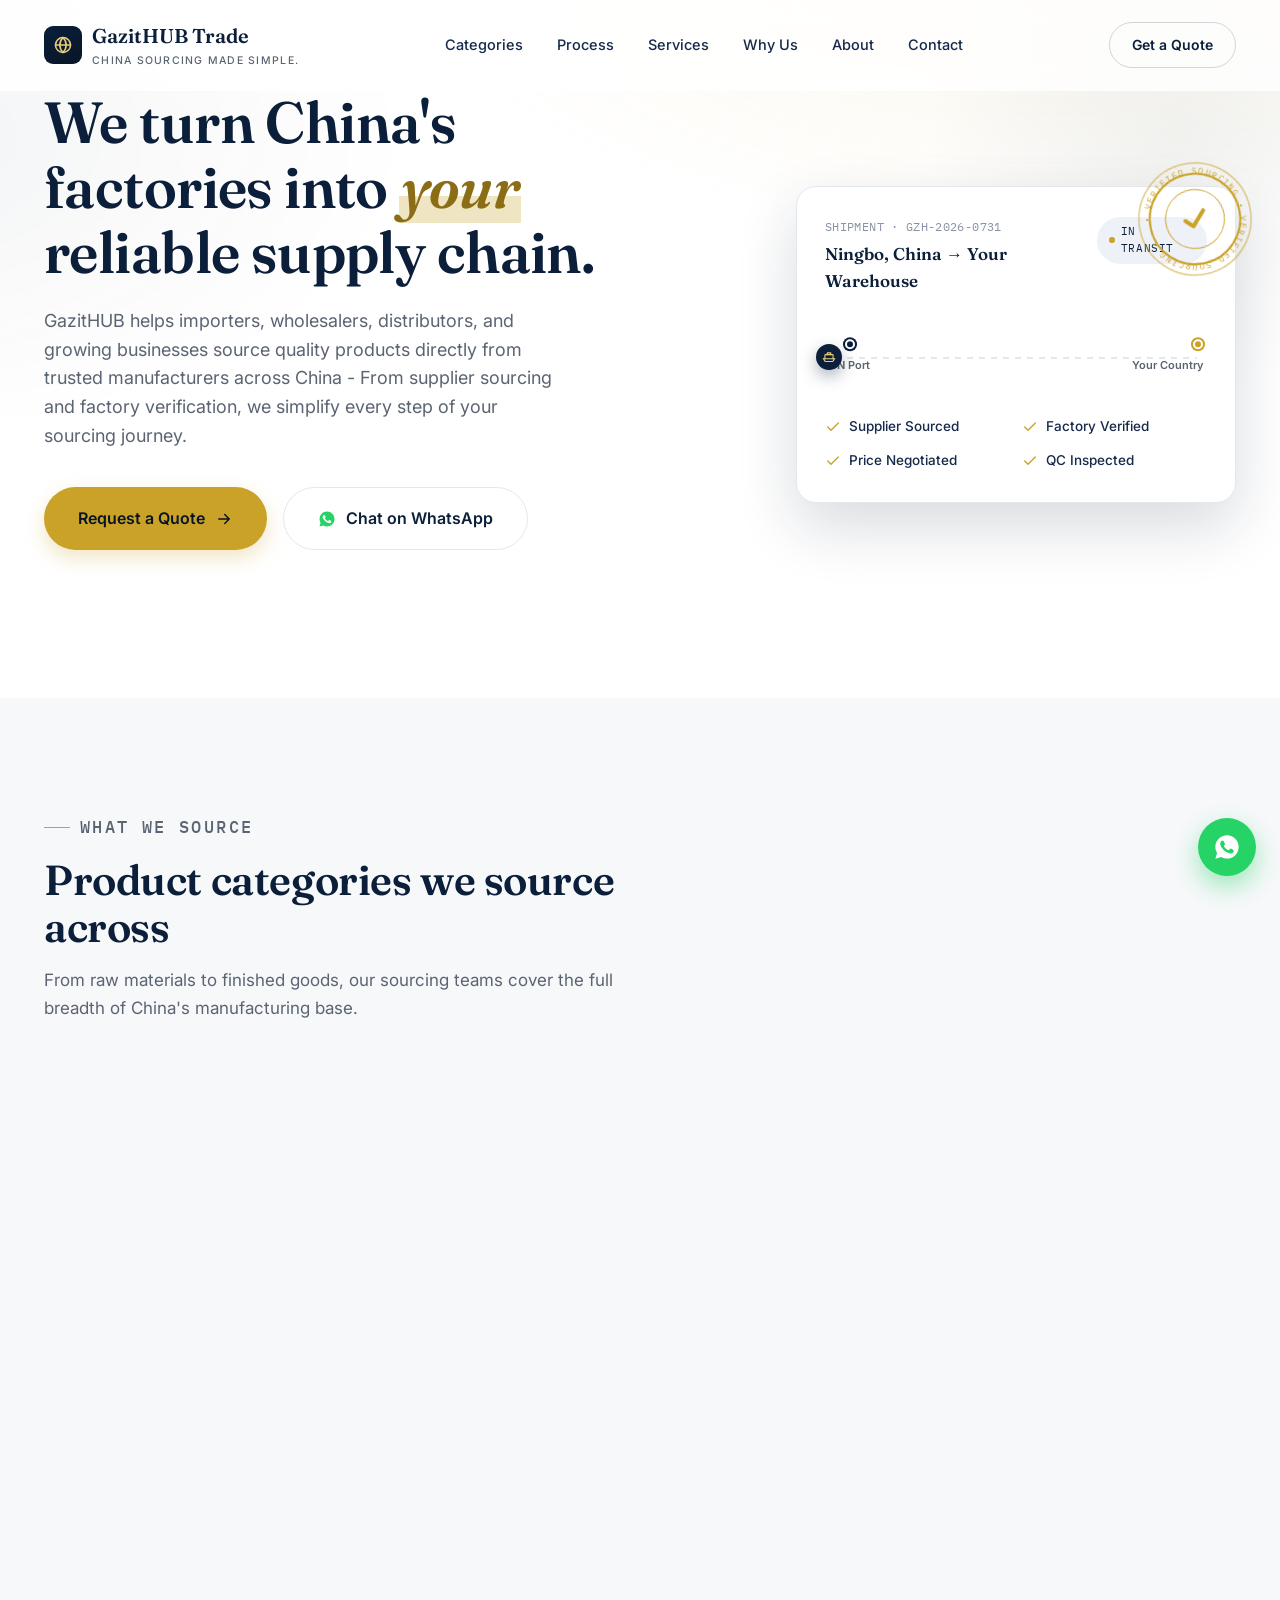
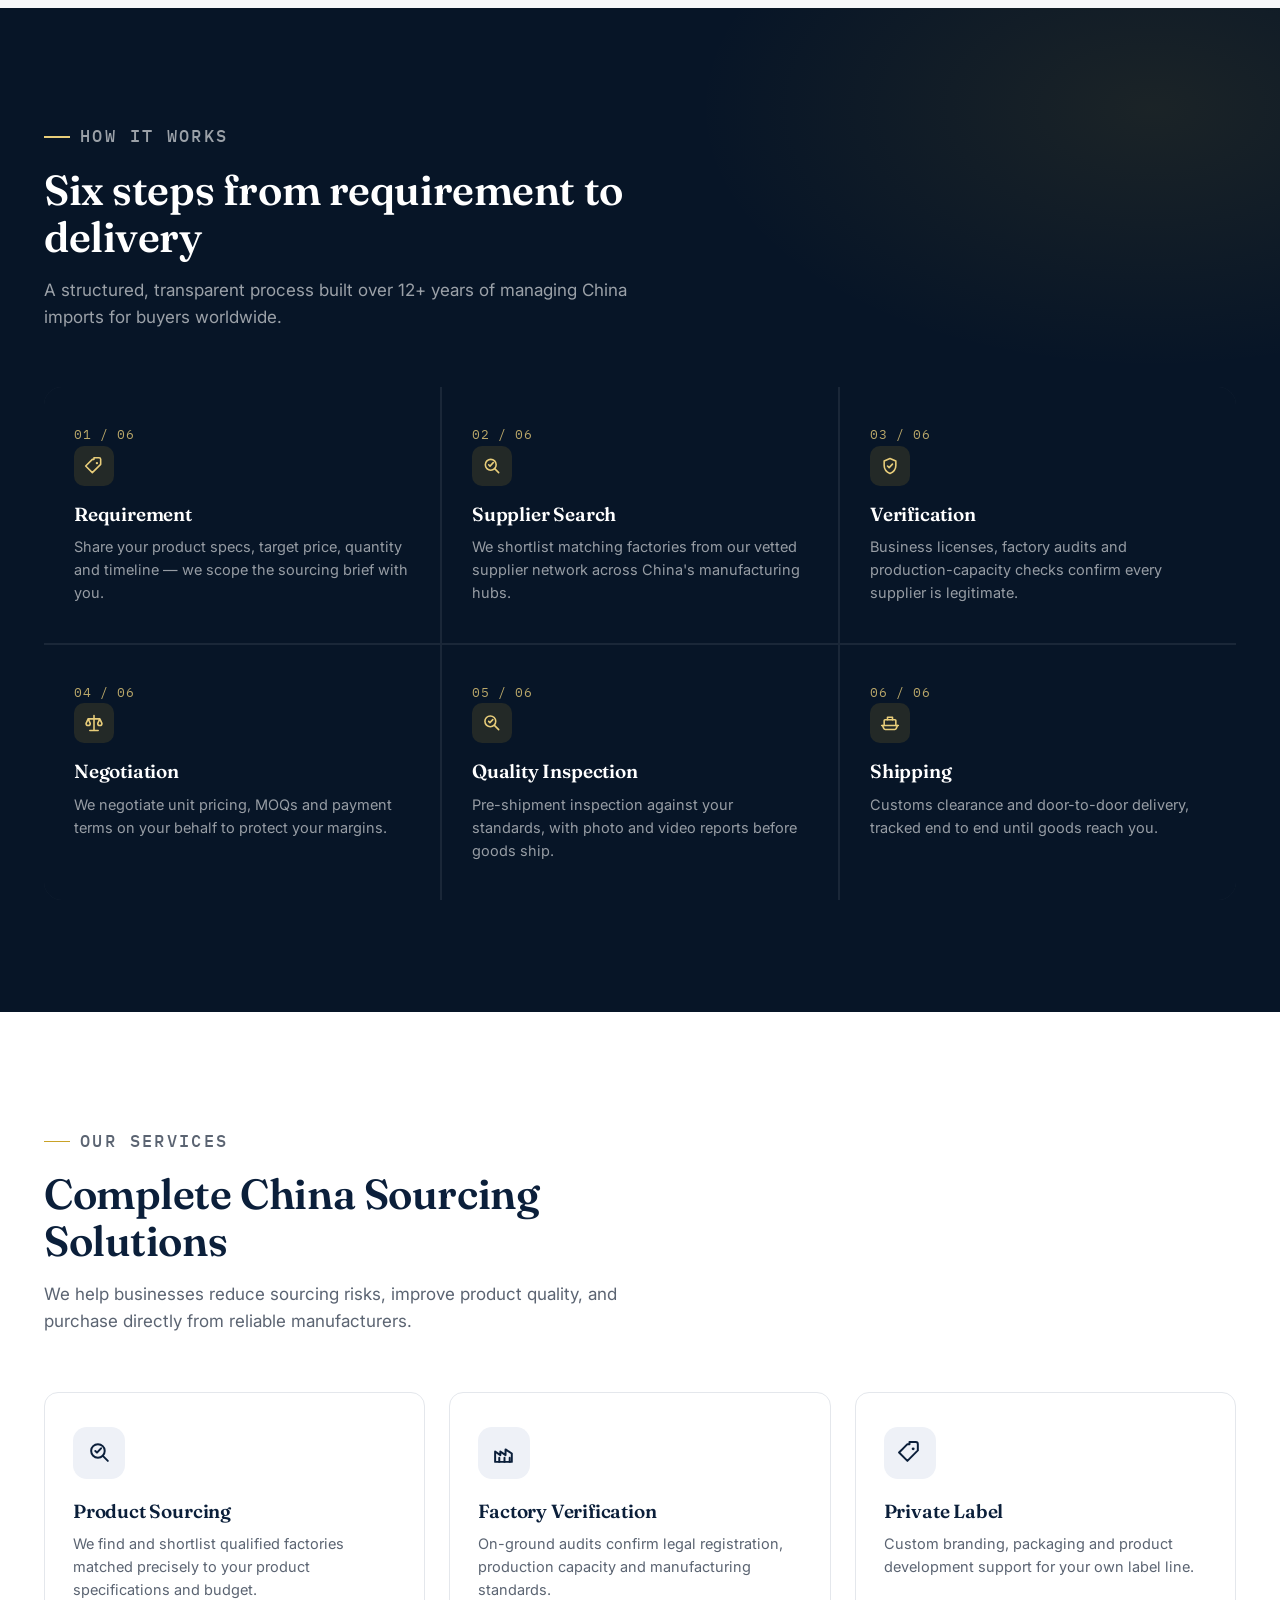
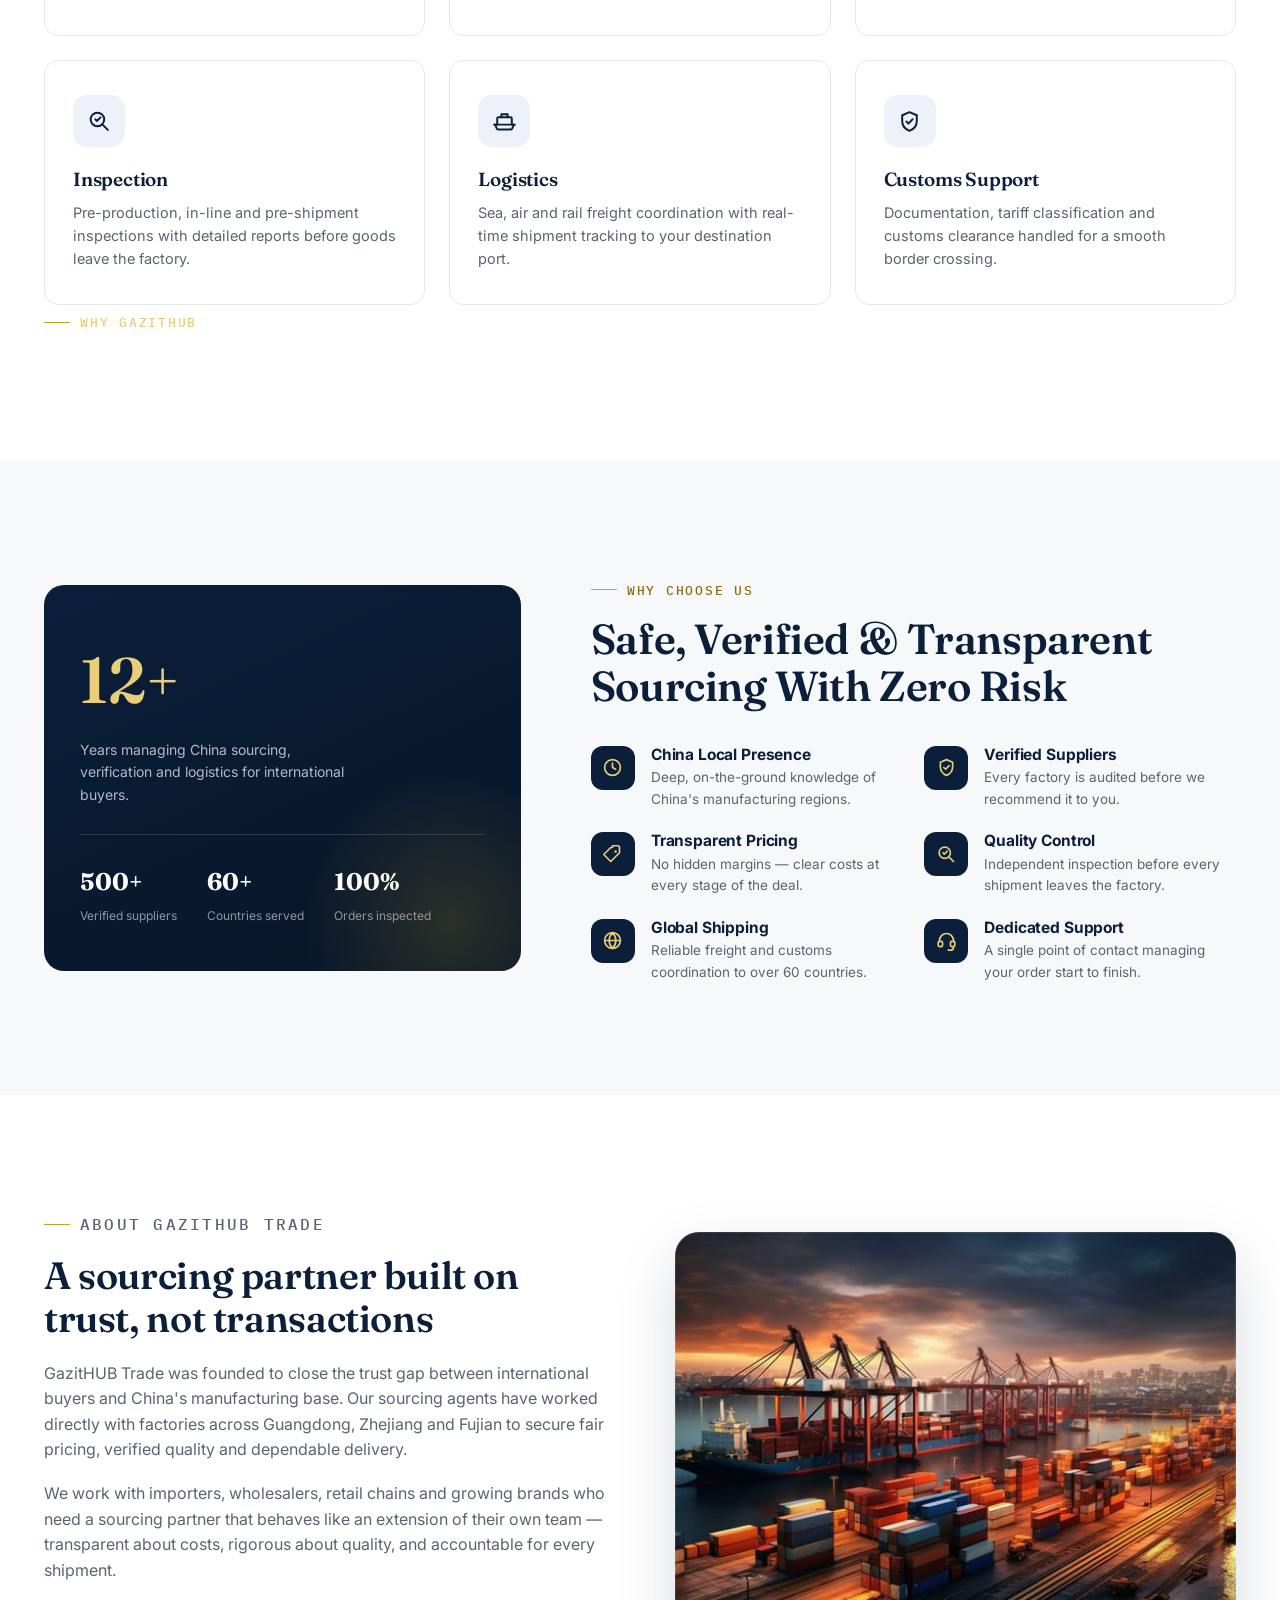
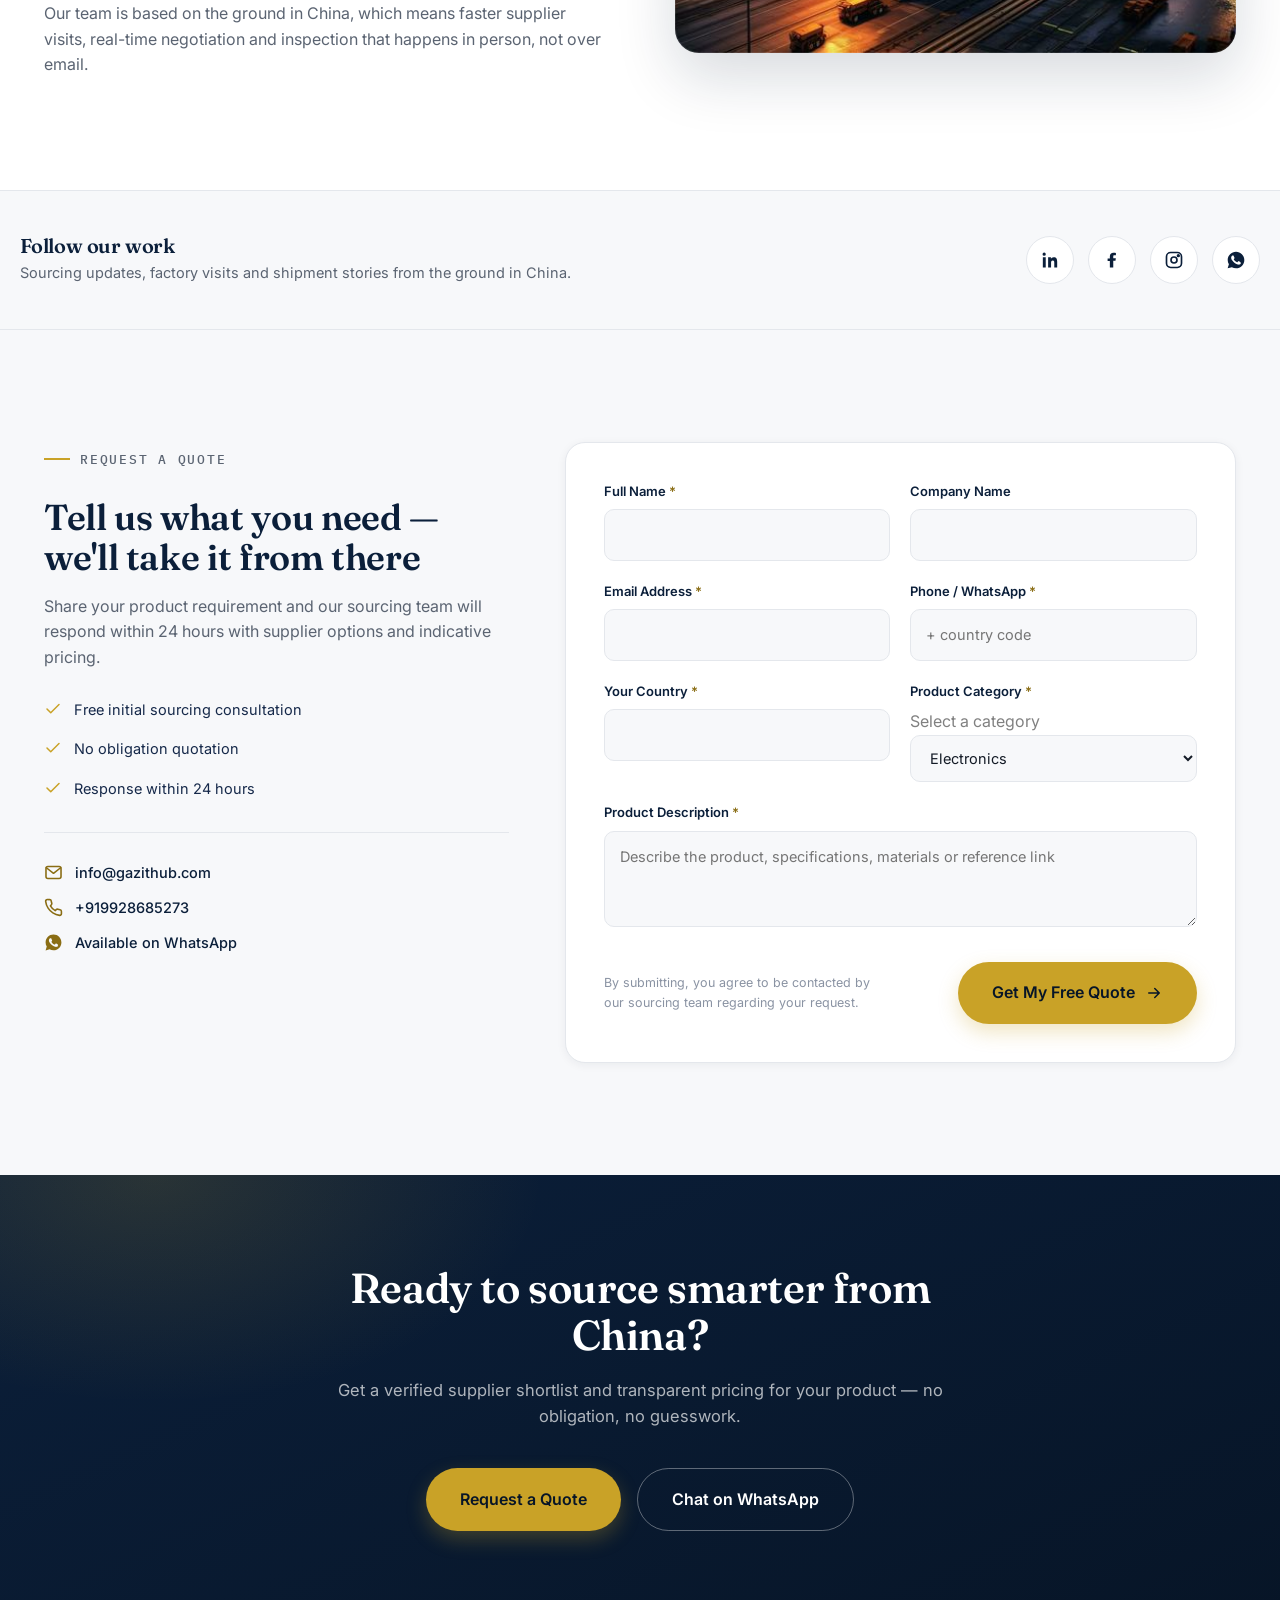
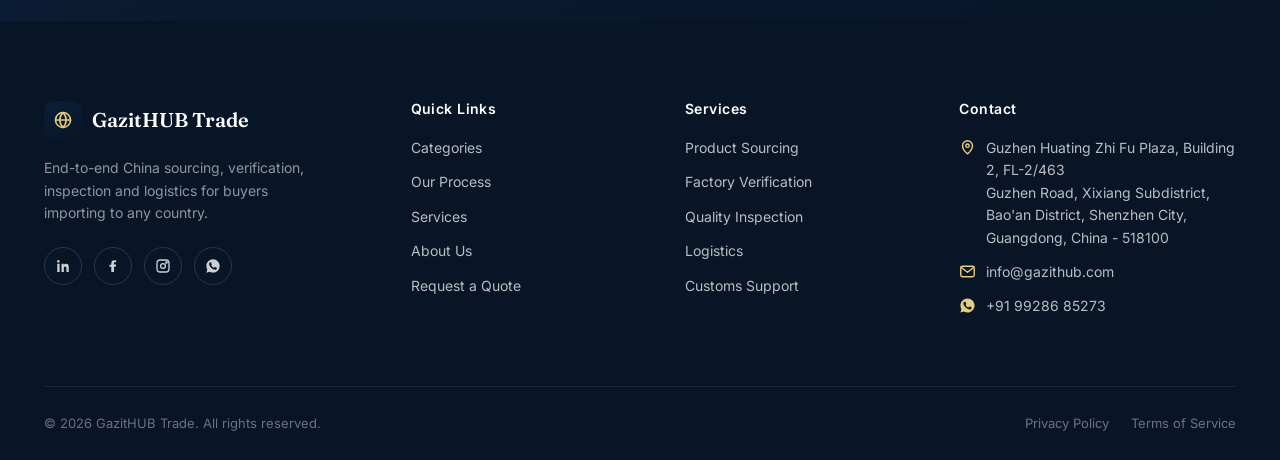
==== commit cb1c0e21: "Third commit" ====
--- a/index.html
+++ b/index.html
@@ -6,7 +6,7 @@
   <meta name="viewport" content="width=device-width, initial-scale=1.0">
   <title>GazitHUB Trade | China Sourcing, Supplier Verification &amp; Import Solutions</title>
   <meta name="description"
-    content="GazitHUB Trade helps international buyers import from China with confidence — supplier verification, price negotiation, quality inspection, shipping and customs support. 12+ years of on-the-ground sourcing experience.">
+    content="GazitHUB Trade helps international buyers import from China with confidence — supplier verification, price negotiation, quality inspection, shipping and customs support, backed by extensive on-the-ground sourcing experience.">
   <meta name="keywords"
     content="China sourcing agent, import from China, supplier verification, quality inspection China, sourcing company, China trading company, product sourcing agent">
   <meta name="robots" content="index, follow">
@@ -17,7 +17,7 @@
   <meta property="og:site_name" content="GazitHUB Trade">
   <meta property="og:title" content="GazitHUB Trade | China Sourcing &amp; End-to-End Import Solutions">
   <meta property="og:description"
-    content="12+ years sourcing, verifying and shipping products from China to buyers worldwide. Request a quote in minutes.">
+    content="sourcing, verifying and shipping products from China to buyers worldwide. Request a quote in minutes.">
   <meta property="og:url" content="#">
   <meta name="twitter:card" content="summary_large_image">
   <meta name="theme-color" content="#0B1F3A">
@@ -486,7 +486,7 @@
     /* ============ HERO ============ */
     .hero {
       position: relative;
-      padding: 168px 0 100px;
+      padding: 90px 0 100px;
       background:
         radial-gradient(1100px 520px at 82% -10%, rgba(201, 162, 39, 0.10), transparent 60%),
         radial-gradient(900px 500px at -10% 20%, rgba(11, 31, 58, 0.05), transparent 60%),
@@ -845,58 +845,95 @@
     }
 
     .cat-card {
-      background: var(--bg-alt);
-      border: 1px solid var(--border);
+      background: transparent;
+      border: none;
+      padding: 0;
+      border-radius: var(--radius);
+      perspective: 1200px;
+      height: 200px;
+      cursor: pointer;
+    }
+
+    .cat-card-inner {
+      position: relative;
+      width: 100%;
+      height: 100%;
+      transition: transform 0.65s var(--ease);
+      transform-style: preserve-3d;
+      border-radius: var(--radius);
+    }
+
+    .cat-card:hover .cat-card-inner {
+      transform: rotateY(180deg);
+    }
+
+    .cat-card-front,
+    .cat-card-back {
+      position: absolute;
+      width: 100%;
+      height: 100%;
+      backface-visibility: hidden;
+      -webkit-backface-visibility: hidden;
       border-radius: var(--radius);
       padding: 26px 22px;
       display: flex;
       flex-direction: column;
+      align-items: center;
+      justify-content: center;
+      text-align: center;
+      border: 1px solid var(--border);
+    }
+
+    .cat-card-front {
+      background: var(--bg);
       gap: 16px;
-      transition: transform .35s var(--ease), box-shadow .35s var(--ease), background .35s var(--ease), border-color .35s var(--ease);
-    }
-
-    .cat-card:hover {
-      transform: translateY(-6px);
+      box-shadow: var(--shadow-sm);
+    }
+
+    .cat-card-back {
+      background: linear-gradient(135deg, var(--navy), var(--navy-deep));
+      color: #fff;
+      transform: rotateY(180deg);
+      border-color: var(--navy-deep);
+      gap: 12px;
       box-shadow: var(--shadow-md);
-      background: #fff;
-      border-color: rgba(201, 162, 39, 0.4);
     }
 
     .cat-icon {
-      width: 46px;
-      height: 46px;
+      width: 52px;
+      height: 52px;
       border-radius: 12px;
       background: var(--navy);
       display: flex;
       align-items: center;
       justify-content: center;
-      transition: background .35s var(--ease);
     }
 
     .cat-icon svg {
-      width: 23px;
-      height: 23px;
+      width: 26px;
+      height: 26px;
       color: var(--gold-light);
-    }
-
-    .cat-card:hover .cat-icon {
-      background: var(--gold);
-    }
-
-    .cat-card:hover .cat-icon svg {
-      color: var(--navy-deep);
     }
 
     .cat-card h3 {
       font-family: 'Inter', sans-serif;
       font-weight: 600;
-      font-size: 15.5px;
+      font-size: 16px;
+      margin: 0;
+    }
+
+    .cat-card-front h3 {
       color: var(--navy);
     }
 
-    .cat-card span {
-      font-size: 12.5px;
-      color: var(--slate-light);
+    .cat-card-back h3 {
+      color: var(--gold-light);
+    }
+
+    .cat-card-back span {
+      font-size: 14px;
+      color: rgba(255, 255, 255, 0.85);
+      line-height: 1.5;
     }
 
     /* ============ PROCESS ============ */
@@ -1207,57 +1244,33 @@
       margin-bottom: 0;
     }
 
-    .about-panel {
-      background: var(--bg-alt);
-      border: 1px solid var(--border);
-      border-radius: 20px;
-      padding: 38px;
-      display: grid;
-      grid-template-columns: 1fr 1fr;
-      gap: 30px;
+    .about-image-wrapper {
       position: relative;
-    }
-
-    .about-panel .item b {
+      border-radius: 24px;
+      overflow: hidden;
+      box-shadow: var(--shadow-lg);
+      aspect-ratio: 4/3;
+    }
+
+    .about-image-wrapper img {
+      width: 100%;
+      height: 100%;
+      object-fit: cover;
       display: block;
-      font-family: 'Fraunces', serif;
-      font-size: 34px;
-      color: var(--navy);
-    }
-
-    .about-panel .item span {
-      font-size: 13px;
-      color: var(--slate);
-    }
-
-    .about-panel .item {
-      border-left: 3px solid var(--gold);
-      padding-left: 16px;
-    }
-
-    .offices {
-      margin-top: 26px;
-      padding-top: 26px;
-      border-top: 1px solid var(--border);
-      grid-column: 1/-1;
-      display: flex;
-      gap: 22px;
-      flex-wrap: wrap;
-    }
-
-    .offices .off {
-      display: flex;
-      align-items: center;
-      gap: 10px;
-      font-size: 13.5px;
-      color: var(--navy-soft);
-      font-weight: 500;
-    }
-
-    .offices svg {
-      width: 17px;
-      height: 17px;
-      color: var(--gold-ink);
+      transition: transform 0.6s var(--ease);
+    }
+
+    .about-image-wrapper:hover img {
+      transform: scale(1.05);
+    }
+
+    .about-image-wrapper::after {
+      content: '';
+      position: absolute;
+      inset: 0;
+      box-shadow: inset 0 0 0 1px rgba(255, 255, 255, 0.1);
+      border-radius: 24px;
+      pointer-events: none;
     }
 
     /* ============ TESTIMONIALS ============ */
@@ -2082,11 +2095,11 @@
   <!-- ============ HEADER ============ -->
   <header id="siteHeader">
     <div class="nav-inner">
-      <a href="#main" class="logo" aria-label="GazitHUB Trade home">
+      <a href="#" class="logo" aria-label="GazitHUB Trade home">
         <span class="mark"><svg viewBox="0 0 24 24" aria-hidden="true">
             <use href="#ic-globe" />
           </svg></span>
-        <span>GazitHUB Trade<small>China Sourcing Specialists</small></span>
+        <span>GazitHUB Trade<small>China Sourcing Made Simple.</small></span>
       </a>
       <nav class="nav-links" id="navLinks" aria-label="Primary">
         <a href="#categories">Categories</a>
@@ -2094,7 +2107,6 @@
         <a href="#services">Services</a>
         <a href="#why">Why Us</a>
         <a href="#about">About</a>
-        <a href="#testimonials">Testimonials</a>
         <a href="#quote">Contact</a>
       </nav>
       <div class="nav-cta">
@@ -2112,41 +2124,19 @@
       <div class="hero-blob" aria-hidden="true"></div>
       <div class="container hero-grid">
         <div class="hero-copy" data-animate>
-          <p class="eyebrow">China Sourcing &amp; Import Solutions</p>
           <h1>We turn China's factories into <em>your</em> reliable supply chain.</h1>
-          <p class="lead">GazitHUB Trade sources, verifies, negotiates, inspects and ships your products from China to
-            any country — backed by 12+ years of on-the-ground sourcing experience international buyers trust.</p>
+          <p class="lead">GazitHUB helps importers, wholesalers, distributors, and growing businesses source quality
+            products directly from trusted manufacturers across China - From supplier sourcing and factory verification,
+            we simplify every step of your sourcing journey.</p>
           <div class="hero-actions">
             <a href="#quote" class="btn btn-gold btn-lg">Request a Quote <svg viewBox="0 0 24 24">
                 <use href="#ic-arrow" />
               </svg></a>
-            <a href="https://wa.me/10000000000" class="btn btn-whatsapp btn-lg" target="_blank" rel="noopener">
+            <a href="https://wa.me/+919928685273" class="btn btn-whatsapp btn-lg" target="_blank" rel="noopener">
               <svg viewBox="0 0 24 24">
                 <use href="#ic-whatsapp" />
               </svg> Chat on WhatsApp
             </a>
-          </div>
-          <div class="trust-badges">
-            <div class="trust-badge"><svg viewBox="0 0 24 24">
-                <use href="#ic-time" />
-              </svg>
-              <div><span class="num">12+</span><br><span class="lbl">Years Experience</span></div>
-            </div>
-            <div class="trust-badge"><svg viewBox="0 0 24 24">
-                <use href="#ic-shield" />
-              </svg>
-              <div><span class="num">500+</span><br><span class="lbl">Verified Suppliers</span></div>
-            </div>
-            <div class="trust-badge"><svg viewBox="0 0 24 24">
-                <use href="#ic-globe" />
-              </svg>
-              <div><span class="num">60+</span><br><span class="lbl">Countries Served</span></div>
-            </div>
-            <div class="trust-badge"><svg viewBox="0 0 24 24">
-                <use href="#ic-inspect" />
-              </svg>
-              <div><span class="num">100%</span><br><span class="lbl">Inspected Orders</span></div>
-            </div>
           </div>
         </div>
 
@@ -2160,7 +2150,7 @@
               <circle cx="60" cy="60" r="46" fill="none" stroke="#C9A227" stroke-width="2" />
               <circle cx="60" cy="60" r="30" fill="none" stroke="#C9A227" stroke-width="1" />
               <text font-family="IBM Plex Mono, monospace" font-size="8.6" letter-spacing="1.5" fill="#C9A227">
-                <textPath href="#stampCircle" startOffset="2%">VERIFIED SOURCING • SINCE 2013 •</textPath>
+                <textPath href="#stampCircle" startOffset="2%"> • VERIFIED SOURCING • VERIFIED SOURCING • </textPath>
               </text>
               <g transform="translate(60,60)">
                 <path d="M-10 0l7 7 13-14" fill="none" stroke="#C9A227" stroke-width="4" stroke-linecap="round"
@@ -2204,18 +2194,9 @@
     </section>
 
     <!-- ============ TRUST STRIP ============ -->
-    <div class="strip">
-      <div class="container">
-        <p>Trusted by importers across</p>
-        <div class="marquee">
-          <span>North America</span><span>Europe</span><span>Middle
-            East</span><span>Africa</span><span>Australia</span><span>Southeast Asia</span>
-        </div>
-      </div>
-    </div>
 
     <!-- ============ CATEGORIES ============ -->
-    <section id="categories" class="section-pad">
+    <section id="categories" class="section-pad" style="background:var(--bg-alt);">
       <div class="container">
         <div class="section-head" data-animate>
           <p class="eyebrow">What We Source</p>
@@ -2225,89 +2206,156 @@
         </div>
         <div class="cat-grid" data-animate>
           <div class="cat-card">
-            <div class="cat-icon"><svg viewBox="0 0 24 24">
-                <use href="#cat-home" />
-              </svg></div>
-            <h3>Home &amp; Decoration</h3><span>Furnishing, decor &amp; interior goods</span>
-          </div>
+            <div class="cat-card-inner">
+              <div class="cat-card-front">
+                <div class="cat-icon"><svg viewBox="0 0 24 24">
+                    <use href="#cat-home" />
+                  </svg></div>
+                <h3>Home &amp; Decoration</h3>
+              </div>
+              <div class="cat-card-back">
+                <h3>Home &amp; Decoration</h3>
+                <span>Furnishing, decor &amp; interior goods</span>
+              </div>
+            </div>
+          </div>
+
           <div class="cat-card">
-            <div class="cat-icon"><svg viewBox="0 0 24 24">
-                <use href="#cat-kitchen" />
-              </svg></div>
-            <h3>Kitchen</h3><span>Cookware &amp; kitchen tools</span>
-          </div>
+            <div class="cat-card-inner">
+              <div class="cat-card-front">
+                <div class="cat-icon"><svg viewBox="0 0 24 24">
+                    <use href="#cat-auto" />
+                  </svg></div>
+                <h3>Automobile &amp; Transport</h3>
+              </div>
+              <div class="cat-card-back">
+                <h3>Automobile &amp; Transport</h3>
+                <span>Auto parts &amp; accessories</span>
+              </div>
+            </div>
+          </div>
+
           <div class="cat-card">
-            <div class="cat-icon"><svg viewBox="0 0 24 24">
-                <use href="#cat-auto" />
-              </svg></div>
-            <h3>Automobile &amp; Transport</h3><span>Auto parts &amp; accessories</span>
-          </div>
+            <div class="cat-card-inner">
+              <div class="cat-card-front">
+                <div class="cat-icon"><svg viewBox="0 0 24 24">
+                    <use href="#cat-electronics" />
+                  </svg></div>
+                <h3>Electronics</h3>
+              </div>
+              <div class="cat-card-back">
+                <h3>Electronics</h3>
+                <span>Consumer &amp; Industrial Electronics, Solar Products, LED Light</span>
+              </div>
+            </div>
+          </div>
+
           <div class="cat-card">
-            <div class="cat-icon"><svg viewBox="0 0 24 24">
-                <use href="#cat-electronics" />
-              </svg></div>
-            <h3>Electronics</h3><span>Consumer &amp; industrial electronics</span>
-          </div>
+            <div class="cat-card-inner">
+              <div class="cat-card-front">
+                <div class="cat-icon"><svg viewBox="0 0 24 24">
+                    <use href="#cat-fashion" />
+                  </svg></div>
+                <h3>Fashion</h3>
+              </div>
+              <div class="cat-card-back">
+                <h3>Fashion</h3>
+                <span>Apparel, footwear &amp; accessories</span>
+              </div>
+            </div>
+          </div>
+
           <div class="cat-card">
-            <div class="cat-icon"><svg viewBox="0 0 24 24">
-                <use href="#cat-fashion" />
-              </svg></div>
-            <h3>Fashion</h3><span>Apparel, footwear &amp; accessories</span>
-          </div>
+            <div class="cat-card-inner">
+              <div class="cat-card-front">
+                <div class="cat-icon"><svg viewBox="0 0 24 24">
+                    <use href="#cat-food" />
+                  </svg></div>
+                <h3>Food &amp; Beverage</h3>
+              </div>
+              <div class="cat-card-back">
+                <h3>Food &amp; Beverage</h3>
+                <span>Packaged food &amp; drinkware</span>
+              </div>
+            </div>
+          </div>
+
           <div class="cat-card">
-            <div class="cat-icon"><svg viewBox="0 0 24 24">
-                <use href="#cat-food" />
-              </svg></div>
-            <h3>Food &amp; Beverage</h3><span>Packaged food &amp; drinkware</span>
-          </div>
+            <div class="cat-card-inner">
+              <div class="cat-card-front">
+                <div class="cat-icon"><svg viewBox="0 0 24 24">
+                    <use href="#cat-toys" />
+                  </svg></div>
+                <h3>Toys &amp; Sports</h3>
+              </div>
+              <div class="cat-card-back">
+                <h3>Toys &amp; Sports</h3>
+                <span>Toys, games &amp; sporting goods</span>
+              </div>
+            </div>
+          </div>
+
           <div class="cat-card">
-            <div class="cat-icon"><svg viewBox="0 0 24 24">
-                <use href="#cat-gift" />
-              </svg></div>
-            <h3>Gifts</h3><span>Promotional &amp; gifting items</span>
-          </div>
+            <div class="cat-card-inner">
+              <div class="cat-card-front">
+                <div class="cat-icon"><svg viewBox="0 0 24 24">
+                    <use href="#cat-health" />
+                  </svg></div>
+                <h3>Health, Beauty &amp; Baby Care</h3>
+              </div>
+              <div class="cat-card-back">
+                <h3>Health, Beauty &amp; Baby Care</h3>
+                <span>Personal care &amp; baby products</span>
+              </div>
+            </div>
+          </div>
+
           <div class="cat-card">
-            <div class="cat-icon"><svg viewBox="0 0 24 24">
-                <use href="#cat-toys" />
-              </svg></div>
-            <h3>Toys &amp; Sports</h3><span>Toys, games &amp; sporting goods</span>
-          </div>
+            <div class="cat-card-inner">
+              <div class="cat-card-front">
+                <div class="cat-icon"><svg viewBox="0 0 24 24">
+                    <use href="#cat-machinery" />
+                  </svg></div>
+                <h3>Industrial Machinery</h3>
+              </div>
+              <div class="cat-card-back">
+                <h3>Industrial Machinery</h3>
+                <span>Equipment &amp; production lines</span>
+              </div>
+            </div>
+          </div>
+
           <div class="cat-card">
-            <div class="cat-icon"><svg viewBox="0 0 24 24">
-                <use href="#cat-health" />
-              </svg></div>
-            <h3>Health, Beauty &amp; Baby Care</h3><span>Personal care &amp; baby products</span>
-          </div>
+            <div class="cat-card-inner">
+              <div class="cat-card-front">
+                <div class="cat-icon"><svg viewBox="0 0 24 24">
+                    <use href="#cat-parts" />
+                  </svg></div>
+                <h3>Parts &amp; Raw Materials</h3>
+              </div>
+              <div class="cat-card-back">
+                <h3>Parts &amp; Raw Materials</h3>
+                <span>Components &amp; base materials</span>
+              </div>
+            </div>
+          </div>
+
           <div class="cat-card">
-            <div class="cat-icon"><svg viewBox="0 0 24 24">
-                <use href="#cat-machinery" />
-              </svg></div>
-            <h3>Industrial Machinery</h3><span>Equipment &amp; production lines</span>
-          </div>
-          <div class="cat-card">
-            <div class="cat-icon"><svg viewBox="0 0 24 24">
-                <use href="#cat-parts" />
-              </svg></div>
-            <h3>Parts &amp; Raw Materials</h3><span>Components &amp; base materials</span>
-          </div>
-          <div class="cat-card">
-            <div class="cat-icon"><svg viewBox="0 0 24 24">
-                <use href="#cat-jewellery" />
-              </svg></div>
-            <h3>Jewellery &amp; Watches</h3><span>Fine &amp; fashion jewellery</span>
-          </div>
-          <div class="cat-card">
-            <div class="cat-icon"><svg viewBox="0 0 24 24">
-                <use href="#cat-printing" />
-              </svg></div>
-            <h3>Printing &amp; Packaging</h3><span>Packaging &amp; print solutions</span>
-          </div>
-          <div class="cat-card">
-            <div class="cat-icon"><svg viewBox="0 0 24 24">
-                <use href="#cat-stationery" />
-              </svg></div>
-            <h3>Stationery &amp; Office</h3><span>Office &amp; stationery supplies</span>
-          </div>
+            <div class="cat-card-inner">
+              <div class="cat-card-front">
+                <div class="cat-icon"><svg viewBox="0 0 24 24">
+                    <use href="#cat-jewellery" />
+                  </svg></div>
+                <h3>Jewellery &amp; Watches</h3>
+              </div>
+              <div class="cat-card-back">
+                <h3>Jewellery &amp; Watches</h3>
+                <span>Fine &amp; fashion jewellery</span>
+              </div>
+            </div>
+          </div>
+
+
         </div>
       </div>
     </section>
@@ -2379,8 +2427,9 @@
       <div class="container">
         <div class="section-head" data-animate>
           <p class="eyebrow">Our Services</p>
-          <h2>End-to-end support for every stage of import</h2>
-          <p>Engage us for a single service or the complete sourcing-to-delivery pipeline.</p>
+          <h2>Complete China Sourcing Solutions</h2>
+          <p>We help businesses reduce sourcing risks, improve product quality, and purchase directly from reliable
+            manufacturers.</p>
         </div>
         <div class="services-grid" data-animate>
           <div class="service-card">
@@ -2428,6 +2477,7 @@
             <p>Documentation, tariff classification and customs clearance handled for a smooth border crossing.</p>
           </div>
         </div>
+        <p class="eyebrow" style="color:var(--gold-light);">Why GazitHUB</p>
       </div>
     </section>
 
@@ -2437,7 +2487,6 @@
         <div class="why-wrap">
           <div data-animate>
             <div class="why-visual">
-              <p class="eyebrow" style="color:var(--gold-light);">Why GazitHUB</p>
               <div class="stat-big">12+</div>
               <div class="stat-lbl">Years managing China sourcing, verification and logistics for international buyers.
               </div>
@@ -2450,9 +2499,9 @@
             </div>
           </div>
           <div data-animate>
+            <p class="eyebrow">Why Choose Us</p>
             <div class="section-head" style="margin-bottom:36px;">
-              <p class="eyebrow">Why Choose Us</p>
-              <h2>Built for buyers who can't afford supply chain surprises</h2>
+              <h2>Safe, Verified & Transparent Sourcing With Zero Risk</h2>
             </div>
             <div class="why-grid">
               <div class="why-item">
@@ -2460,7 +2509,7 @@
                     <use href="#ic-time" />
                   </svg></div>
                 <div>
-                  <h4>12+ Years Experience</h4>
+                  <h4>China Local Presence</h4>
                   <p>Deep, on-the-ground knowledge of China's manufacturing regions.</p>
                 </div>
               </div>
@@ -2524,7 +2573,7 @@
             <h2 style="font-size:clamp(26px,3.2vw,38px);margin-bottom:20px;">A sourcing partner built on trust, not
               transactions</h2>
             <p>GazitHUB Trade was founded to close the trust gap between international buyers and China's manufacturing
-              base. For over 12 years, our sourcing agents have worked directly with factories across Guangdong,
+              base. Our sourcing agents have worked directly with factories across Guangdong,
               Zhejiang and Fujian to secure fair pricing, verified quality and dependable delivery.</p>
             <p>We work with importers, wholesalers, retail chains and growing brands who need a sourcing partner that
               behaves like an extension of their own team — transparent about costs, rigorous about quality, and
@@ -2533,19 +2582,8 @@
               inspection that happens in person, not over email.</p>
           </div>
           <div data-animate>
-            <div class="about-panel">
-              <div class="item"><b>12+</b><span>Years in China sourcing</span></div>
-              <div class="item"><b>2,000+</b><span>Orders fulfilled</span></div>
-              <div class="item"><b>500+</b><span>Verified factories</span></div>
-              <div class="item"><b>60+</b><span>Countries delivered to</span></div>
-              <div class="offices">
-                <div class="off"><svg viewBox="0 0 24 24">
-                    <use href="#ic-pin" />
-                  </svg> Yiwu Sourcing Office</div>
-                <div class="off"><svg viewBox="0 0 24 24">
-                    <use href="#ic-pin" />
-                  </svg> Guangzhou Sourcing Office</div>
-              </div>
+            <div class="about-image-wrapper">
+              <img src="trade.jpg" alt="GazitHUB Trade Team">
             </div>
           </div>
         </div>
@@ -2553,92 +2591,7 @@
     </section>
 
     <!-- ============ TESTIMONIALS ============ -->
-    <section id="testimonials" class="section-pad" style="background:var(--bg-alt);">
-      <div class="container">
-        <div class="section-head center" data-animate>
-          <p class="eyebrow">Client Testimonials</p>
-          <h2>What our buyers say</h2>
-          <p>Feedback from importers we've supported across retail, e-commerce and industrial supply chains.</p>
-        </div>
-        <div class="testi-grid" data-animate>
-          <div class="testi-card">
-            <div class="quote-icon"><svg viewBox="0 0 24 24">
-                <use href="#ic-quote" />
-              </svg></div>
-            <div class="testi-stars"><svg viewBox="0 0 24 24">
-                <use href="#ic-star" />
-              </svg><svg viewBox="0 0 24 24">
-                <use href="#ic-star" />
-              </svg><svg viewBox="0 0 24 24">
-                <use href="#ic-star" />
-              </svg><svg viewBox="0 0 24 24">
-                <use href="#ic-star" />
-              </svg><svg viewBox="0 0 24 24">
-                <use href="#ic-star" />
-              </svg></div>
-            <p>GazitHUB caught a factory substituting materials before the shipment left China. That single inspection
-              saved us a container of unsellable stock.</p>
-            <div class="testi-person">
-              <div class="avatar">R</div>
-              <div>
-                <div class="name">Robert M.</div>
-                <div class="role">Home Goods Importer, Canada</div>
-              </div>
-            </div>
-          </div>
-          <div class="testi-card">
-            <div class="quote-icon"><svg viewBox="0 0 24 24">
-                <use href="#ic-quote" />
-              </svg></div>
-            <div class="testi-stars"><svg viewBox="0 0 24 24">
-                <use href="#ic-star" />
-              </svg><svg viewBox="0 0 24 24">
-                <use href="#ic-star" />
-              </svg><svg viewBox="0 0 24 24">
-                <use href="#ic-star" />
-              </svg><svg viewBox="0 0 24 24">
-                <use href="#ic-star" />
-              </svg><svg viewBox="0 0 24 24">
-                <use href="#ic-star" />
-              </svg></div>
-            <p>We switched three product lines to GazitHUB's sourcing network and our landed cost dropped 18% with
-              better QC than our previous agent.</p>
-            <div class="testi-person">
-              <div class="avatar">S</div>
-              <div>
-                <div class="name">Sara K.</div>
-                <div class="role">E-commerce Brand Owner, UAE</div>
-              </div>
-            </div>
-          </div>
-          <div class="testi-card">
-            <div class="quote-icon"><svg viewBox="0 0 24 24">
-                <use href="#ic-quote" />
-              </svg></div>
-            <div class="testi-stars"><svg viewBox="0 0 24 24">
-                <use href="#ic-star" />
-              </svg><svg viewBox="0 0 24 24">
-                <use href="#ic-star" />
-              </svg><svg viewBox="0 0 24 24">
-                <use href="#ic-star" />
-              </svg><svg viewBox="0 0 24 24">
-                <use href="#ic-star" />
-              </svg><svg viewBox="0 0 24 24">
-                <use href="#ic-star" />
-              </svg></div>
-            <p>Customs clearance used to be our biggest headache. GazitHUB's documentation and support made our last
-              four shipments completely painless.</p>
-            <div class="testi-person">
-              <div class="avatar">D</div>
-              <div>
-                <div class="name">David O.</div>
-                <div class="role">Industrial Parts Buyer, Nigeria</div>
-              </div>
-            </div>
-          </div>
-        </div>
-      </div>
-    </section>
+
 
     <!-- ============ SOCIAL ============ -->
     <section class="social-band" aria-label="Follow us">
@@ -2654,13 +2607,11 @@
           <a href="#" aria-label="Facebook" target="_blank" rel="noopener"><svg viewBox="0 0 24 24">
               <use href="#ic-facebook" />
             </svg></a>
-          <a href="#" aria-label="Instagram" target="_blank" rel="noopener"><svg viewBox="0 0 24 24">
+          <a href="https://www.instagram.com/p/DaVNaT8D-1-/?igsh=b3d4NzJ6NzVkcGJz" aria-label="Instagram"
+            target="_blank" rel="noopener"><svg viewBox="0 0 24 24">
               <use href="#ic-instagram" />
             </svg></a>
-          <a href="#" aria-label="YouTube" target="_blank" rel="noopener"><svg viewBox="0 0 24 24">
-              <use href="#ic-youtube" />
-            </svg></a>
-          <a href="https://wa.me/10000000000" class="wa" aria-label="WhatsApp" target="_blank" rel="noopener"><svg
+          <a href="https://wa.me/+919928685273" class="wa" aria-label="WhatsApp" target="_blank" rel="noopener"><svg
               viewBox="0 0 24 24">
               <use href="#ic-whatsapp" />
             </svg></a>
@@ -2691,10 +2642,10 @@
             <div class="quote-direct">
               <div class="row"><svg viewBox="0 0 24 24">
                   <use href="#ic-mail" />
-                </svg> sourcing@gazithub.com</div>
+                </svg> info@gazithub.com</div>
               <div class="row"><svg viewBox="0 0 24 24">
                   <use href="#ic-phone" />
-                </svg> +1 (000) 000-0000</div>
+                </svg> +919928685273</div>
               <div class="row"><svg viewBox="0 0 24 24">
                   <use href="#ic-whatsapp" />
                 </svg> Available on WhatsApp</div>
@@ -2717,46 +2668,22 @@
                       id="country" name="country" type="text" required autocomplete="country-name"></div>
                   <div class="field">
                     <label for="category">Product Category <span class="req">*</span></label>
+                    <option value="" selected disabled>Select a category</option>
                     <select id="category" name="category" required>
-                      <option value="" selected disabled>Select a category</option>
-                      <option>Home &amp; Decoration</option>
-                      <option>Kitchen</option>
-                      <option>Automobile &amp; Transport</option>
                       <option>Electronics</option>
                       <option>Fashion</option>
                       <option>Food &amp; Beverage</option>
-                      <option>Gifts</option>
                       <option>Toys &amp; Sports</option>
                       <option>Health, Beauty &amp; Baby Care</option>
                       <option>Industrial Machinery</option>
                       <option>Parts &amp; Raw Materials</option>
                       <option>Jewellery &amp; Watches</option>
-                      <option>Printing &amp; Packaging</option>
-                      <option>Stationery &amp; Office Equipment</option>
                       <option>Other</option>
                     </select>
                   </div>
                   <div class="field full"><label for="productDesc">Product Description <span
                         class="req">*</span></label><textarea id="productDesc" name="productDesc" required
                       placeholder="Describe the product, specifications, materials or reference link"></textarea></div>
-                  <div class="field"><label for="quantity">Quantity Required</label><input id="quantity" name="quantity"
-                      type="text" placeholder="e.g. 5,000 units"></div>
-                  <div class="field"><label for="targetPrice">Target Price (optional)</label><input id="targetPrice"
-                      name="targetPrice" type="text" placeholder="e.g. $2.50 / unit"></div>
-                  <div class="field">
-                    <label for="shipping">Preferred Shipping</label>
-                    <select id="shipping" name="shipping">
-                      <option value="" selected disabled>Select a method</option>
-                      <option>Sea Freight</option>
-                      <option>Air Freight</option>
-                      <option>Rail Freight</option>
-                      <option>Not sure yet</option>
-                    </select>
-                  </div>
-                  <div class="field"><label for="refLink">Reference Link / Image URL</label><input id="refLink"
-                      name="refLink" type="text" placeholder="Optional"></div>
-                  <div class="field full"><label for="message">Additional Message</label><textarea id="message"
-                      name="message" placeholder="Anything else we should know?"></textarea></div>
                 </div>
                 <div class="form-foot">
                   <p class="form-note">By submitting, you agree to be contacted by our sourcing team regarding your
@@ -2787,7 +2714,7 @@
         <p>Get a verified supplier shortlist and transparent pricing for your product — no obligation, no guesswork.</p>
         <div class="cta-actions">
           <a href="#quote" class="btn btn-gold btn-lg">Request a Quote</a>
-          <a href="https://wa.me/10000000000" class="btn btn-outline btn-lg"
+          <a href="https://wa.me/+919928685273" class="btn btn-outline btn-lg"
             style="border-color:rgba(255,255,255,0.35);color:#fff;" target="_blank" rel="noopener">Chat on WhatsApp</a>
         </div>
       </div>
@@ -2805,19 +2732,17 @@
               </svg></span><span>GazitHUB Trade</span></a>
           <p>End-to-end China sourcing, verification, inspection and logistics for buyers importing to any country.</p>
           <div class="footer-social">
-            <a href="#" aria-label="LinkedIn"><svg viewBox="0 0 24 24">
+            <a href="#" aria-label="LinkedIn" target="_blank"><svg viewBox="0 0 24 24">
                 <use href="#ic-linkedin" />
               </svg></a>
-            <a href="#" aria-label="Facebook"><svg viewBox="0 0 24 24">
+            <a href="#" aria-label="Facebook" target="_blank"><svg viewBox="0 0 24 24">
                 <use href="#ic-facebook" />
               </svg></a>
-            <a href="#" aria-label="Instagram"><svg viewBox="0 0 24 24">
+            <a href="https://www.instagram.com/p/DaVNaT8D-1-/?igsh=b3d4NzJ6NzVkcGJz" aria-label="Instagram"
+              target="_blank"><svg viewBox="0 0 24 24">
                 <use href="#ic-instagram" />
               </svg></a>
-            <a href="#" aria-label="YouTube"><svg viewBox="0 0 24 24">
-                <use href="#ic-youtube" />
-              </svg></a>
-            <a href="https://wa.me/10000000000" aria-label="WhatsApp"><svg viewBox="0 0 24 24">
+            <a href="https://wa.me/+919928685273" aria-label="WhatsApp" target="_blank"><svg viewBox="0 0 24 24">
                 <use href="#ic-whatsapp" />
               </svg></a>
           </div>
@@ -2845,18 +2770,29 @@
         <div>
           <h4>Contact</h4>
           <ul class="footer-contact">
-            <li><svg viewBox="0 0 24 24">
-                <use href="#ic-pin" />
-              </svg> Yiwu &amp; Guangzhou, China</li>
-            <li><svg viewBox="0 0 24 24">
-                <use href="#ic-mail" />
-              </svg> sourcing@gazithub.com</li>
-            <li><svg viewBox="0 0 24 24">
-                <use href="#ic-phone" />
-              </svg> +1 (000) 000-0000</li>
-            <li><svg viewBox="0 0 24 24">
-                <use href="#ic-whatsapp" />
-              </svg> WhatsApp Support 24/7</li>
+            <li>
+              <svg viewBox="0 0 24 24">
+                <use href="#ic-pin"></use>
+              </svg>
+              Guzhen Huating Zhi Fu Plaza, Building 2, FL-2/463<br>
+              Guzhen Road, Xixiang Subdistrict,<br>
+              Bao'an District, Shenzhen City,<br>
+              Guangdong, China - 518100
+            </li>
+
+            <li>
+              <svg viewBox="0 0 24 24">
+                <use href="#ic-mail"></use>
+              </svg>
+              info@gazithub.com
+            </li>
+
+            <li>
+              <svg viewBox="0 0 24 24">
+                <use href="#ic-whatsapp"></use>
+              </svg>
+              +91 99286 85273
+            </li>
           </ul>
         </div>
       </div>
@@ -2870,7 +2806,7 @@
     </div>
   </footer>
 
-  <a href="https://wa.me/10000000000" class="fab-wa" aria-label="Chat on WhatsApp" target="_blank" rel="noopener"><svg
+  <a href="https://wa.me/+919928685273" class="fab-wa" aria-label="Chat on WhatsApp" target="_blank" rel="noopener"><svg
       viewBox="0 0 24 24">
       <use href="#ic-whatsapp" />
     </svg></a>
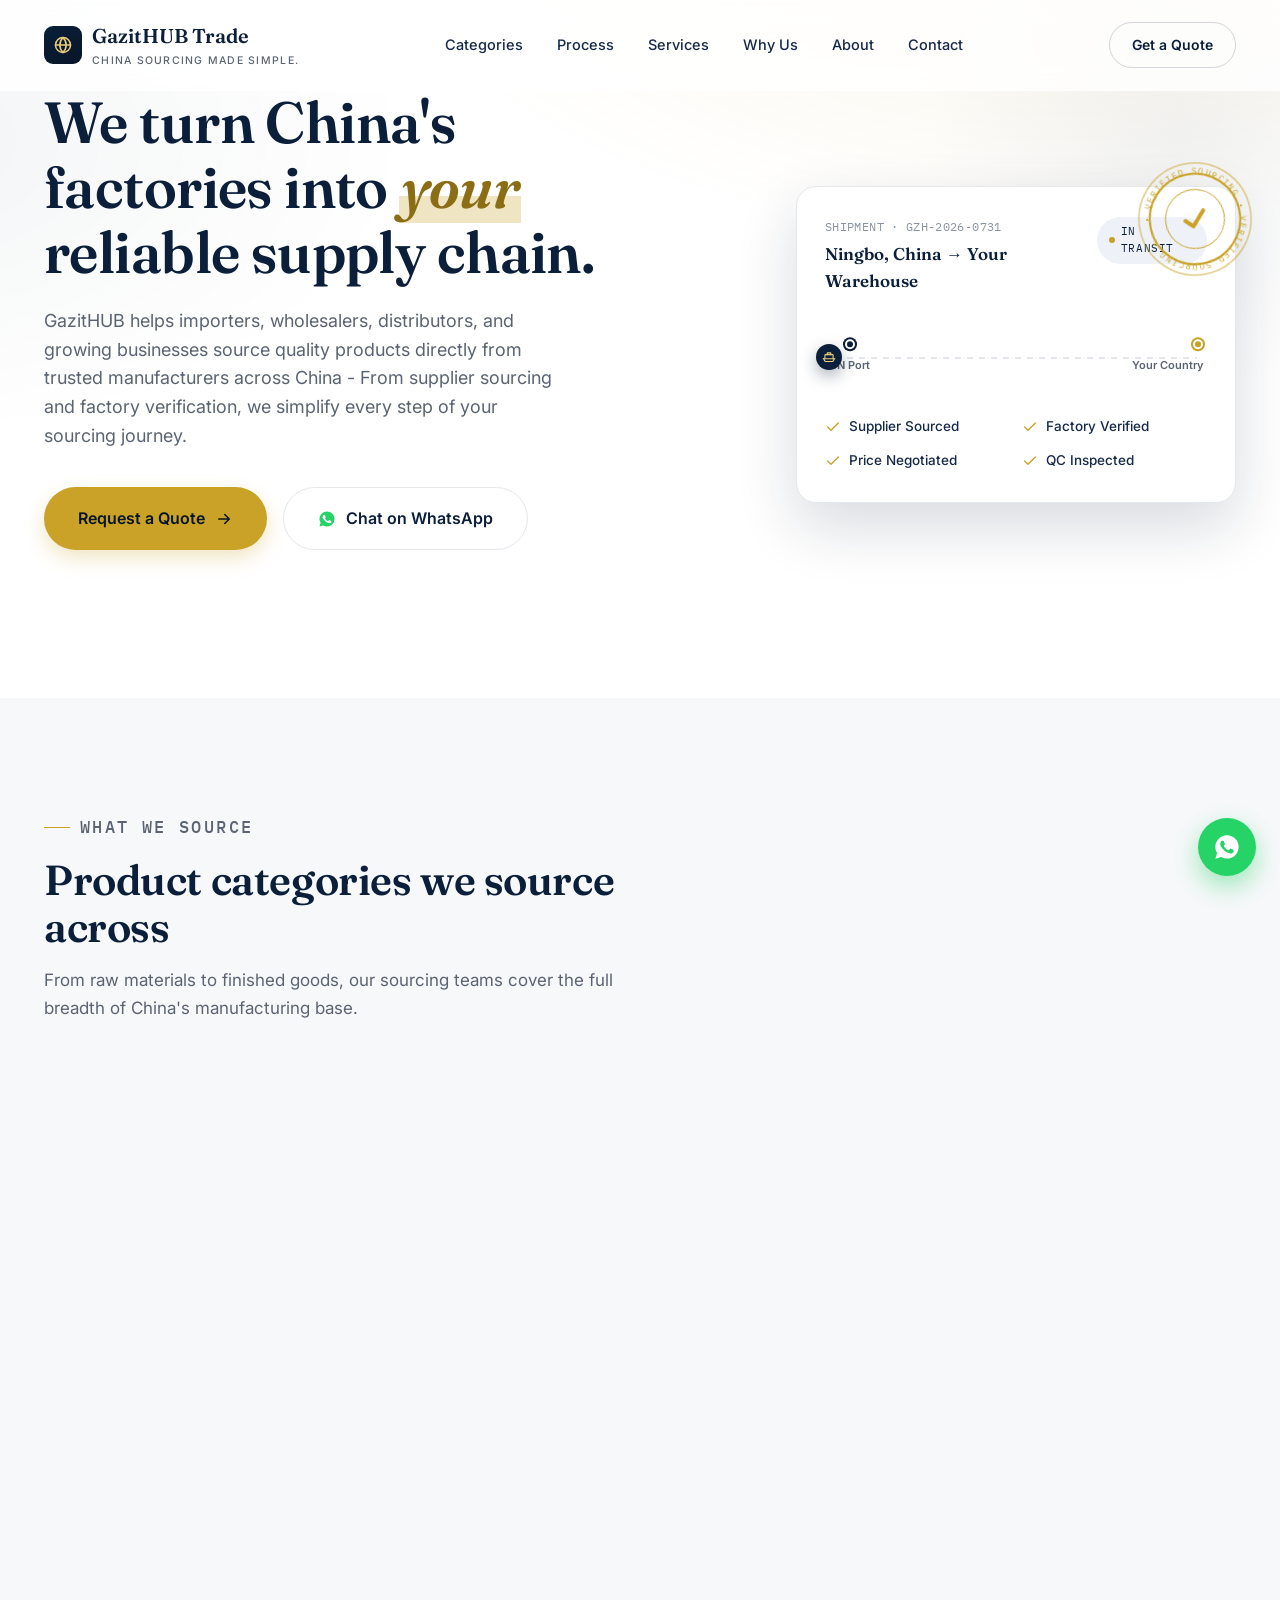
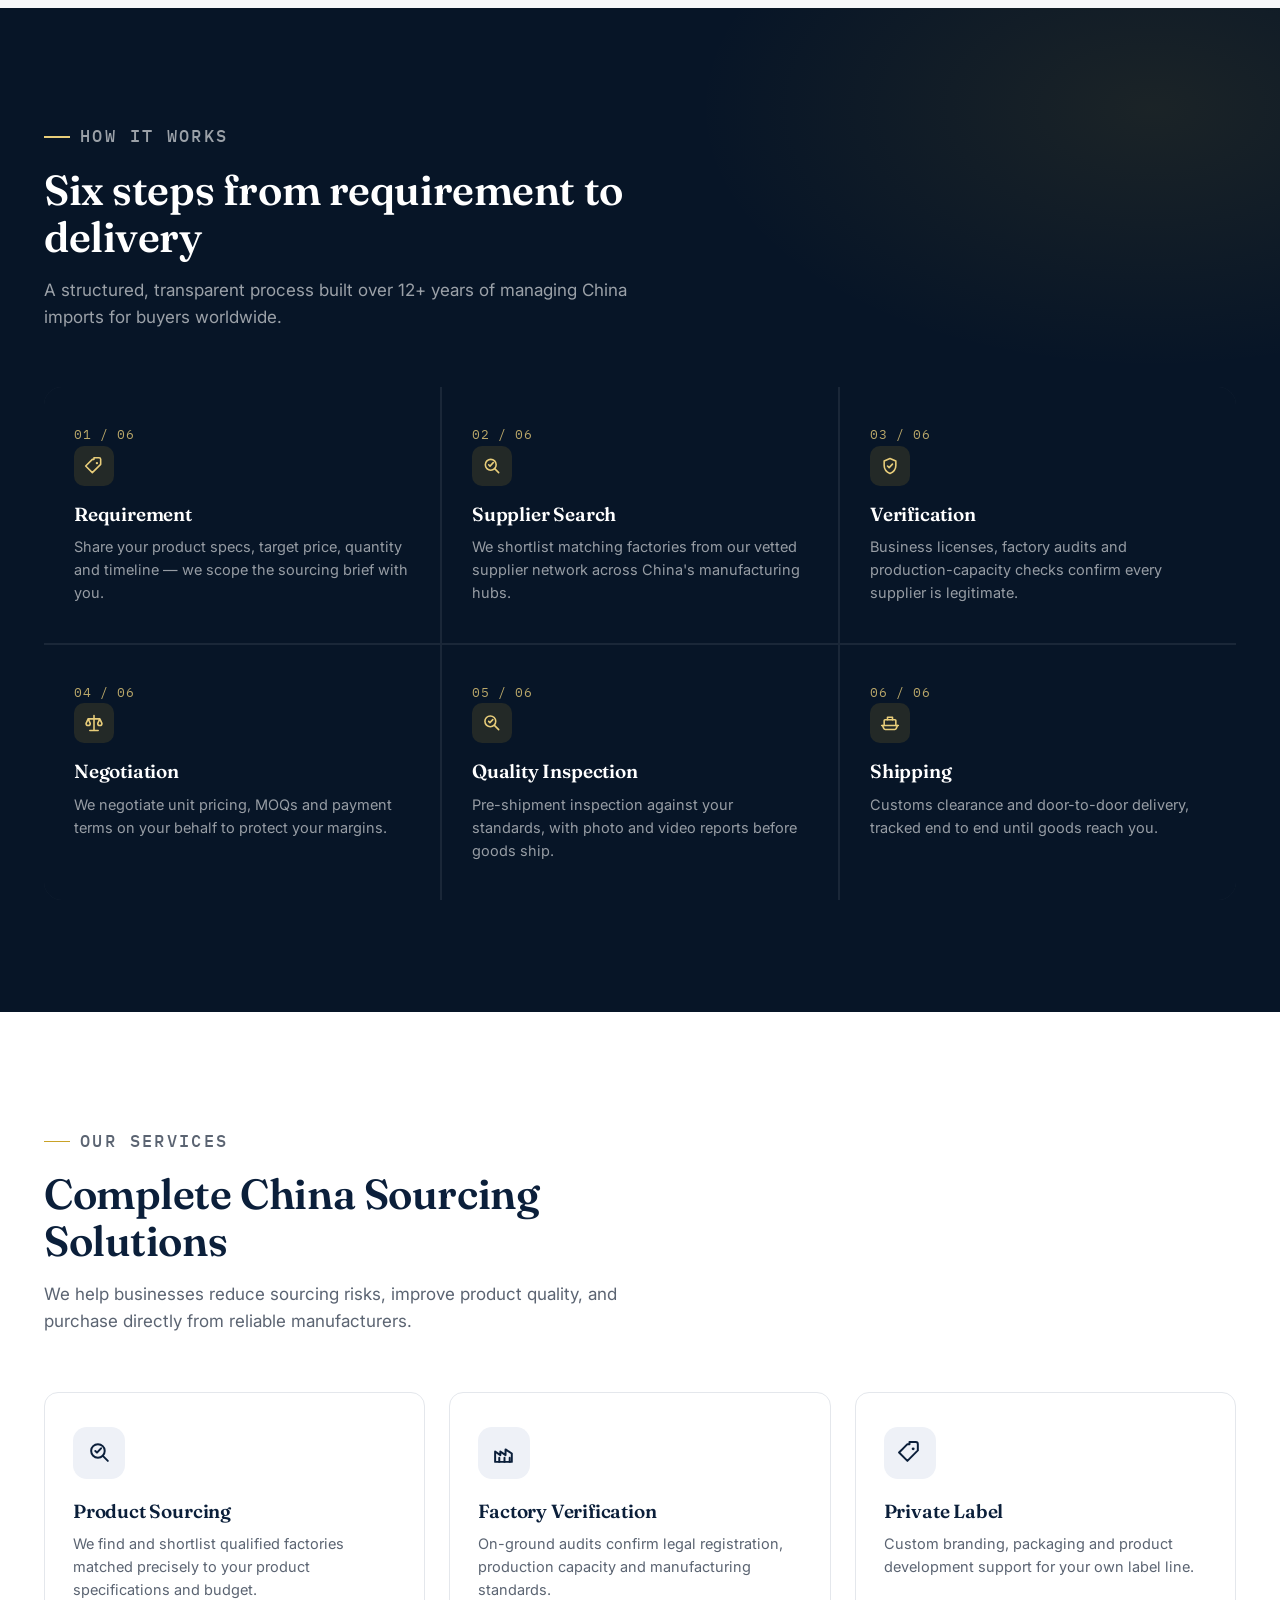
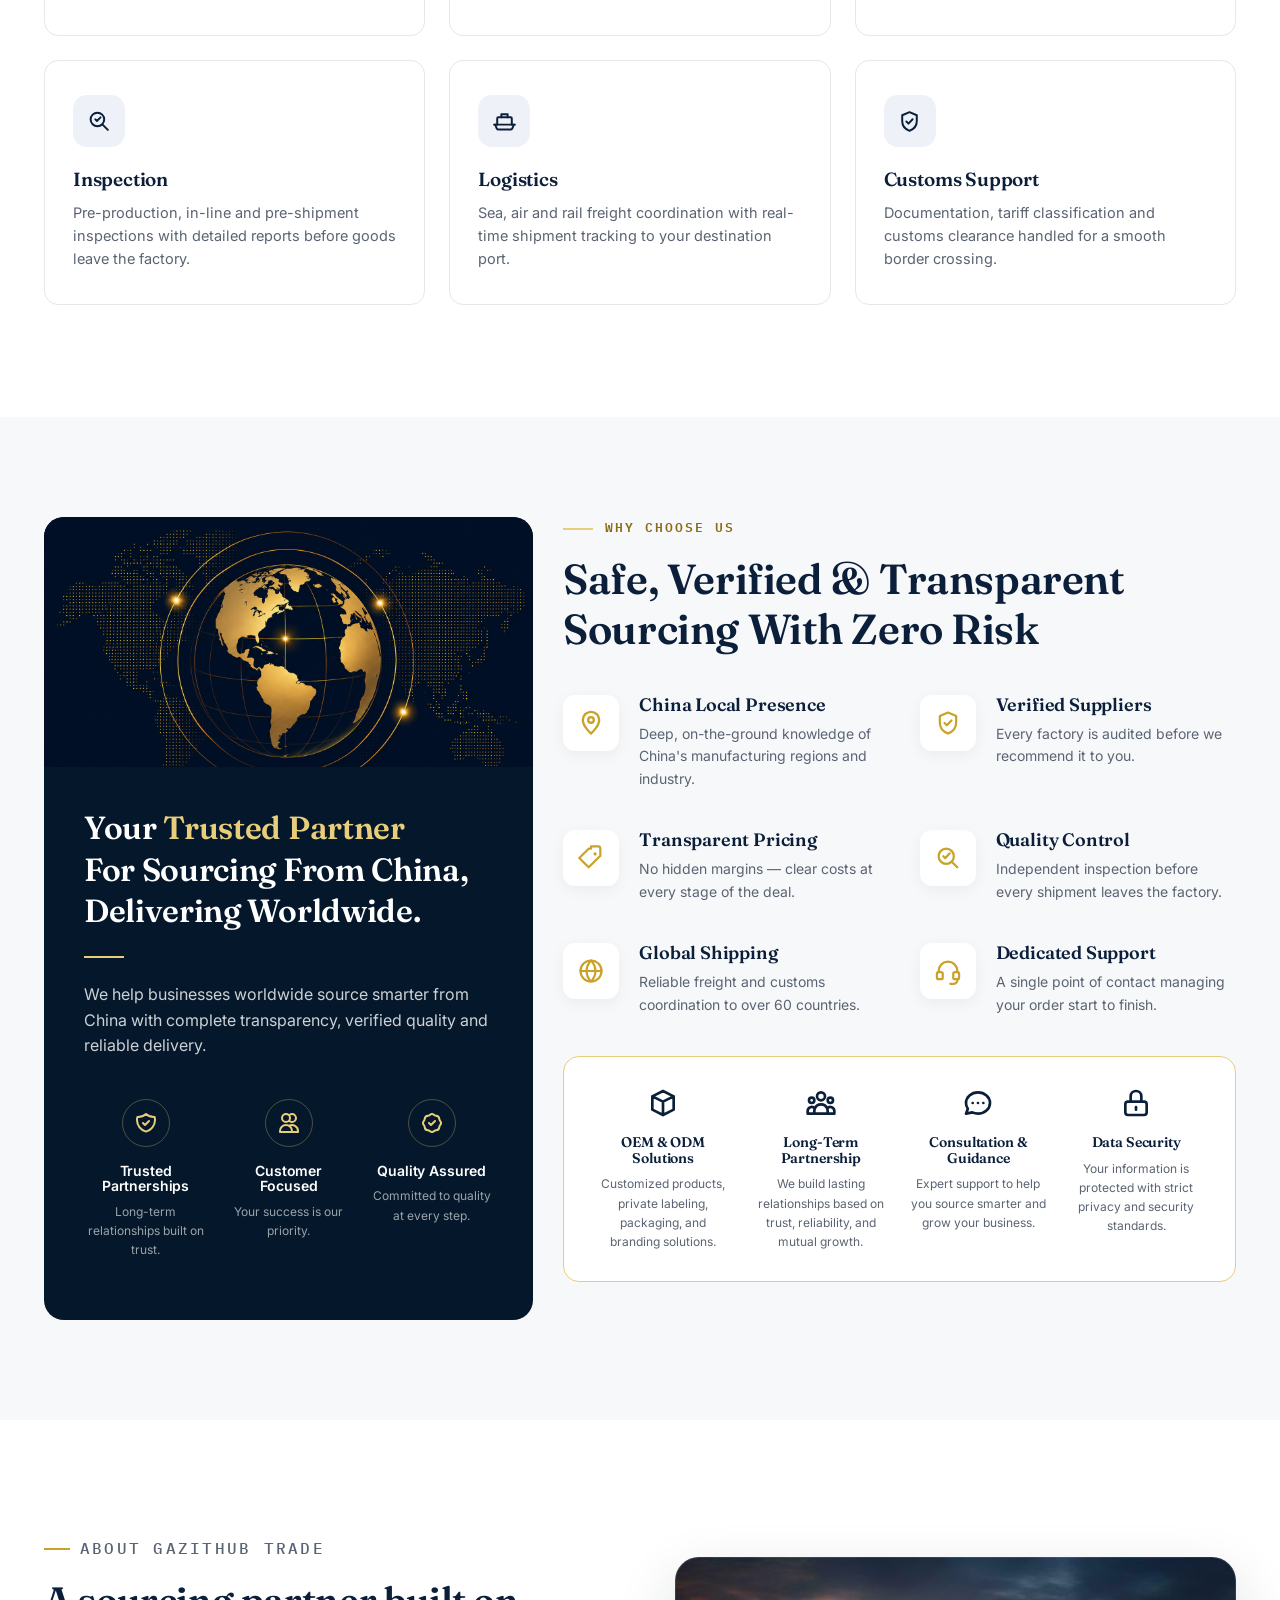
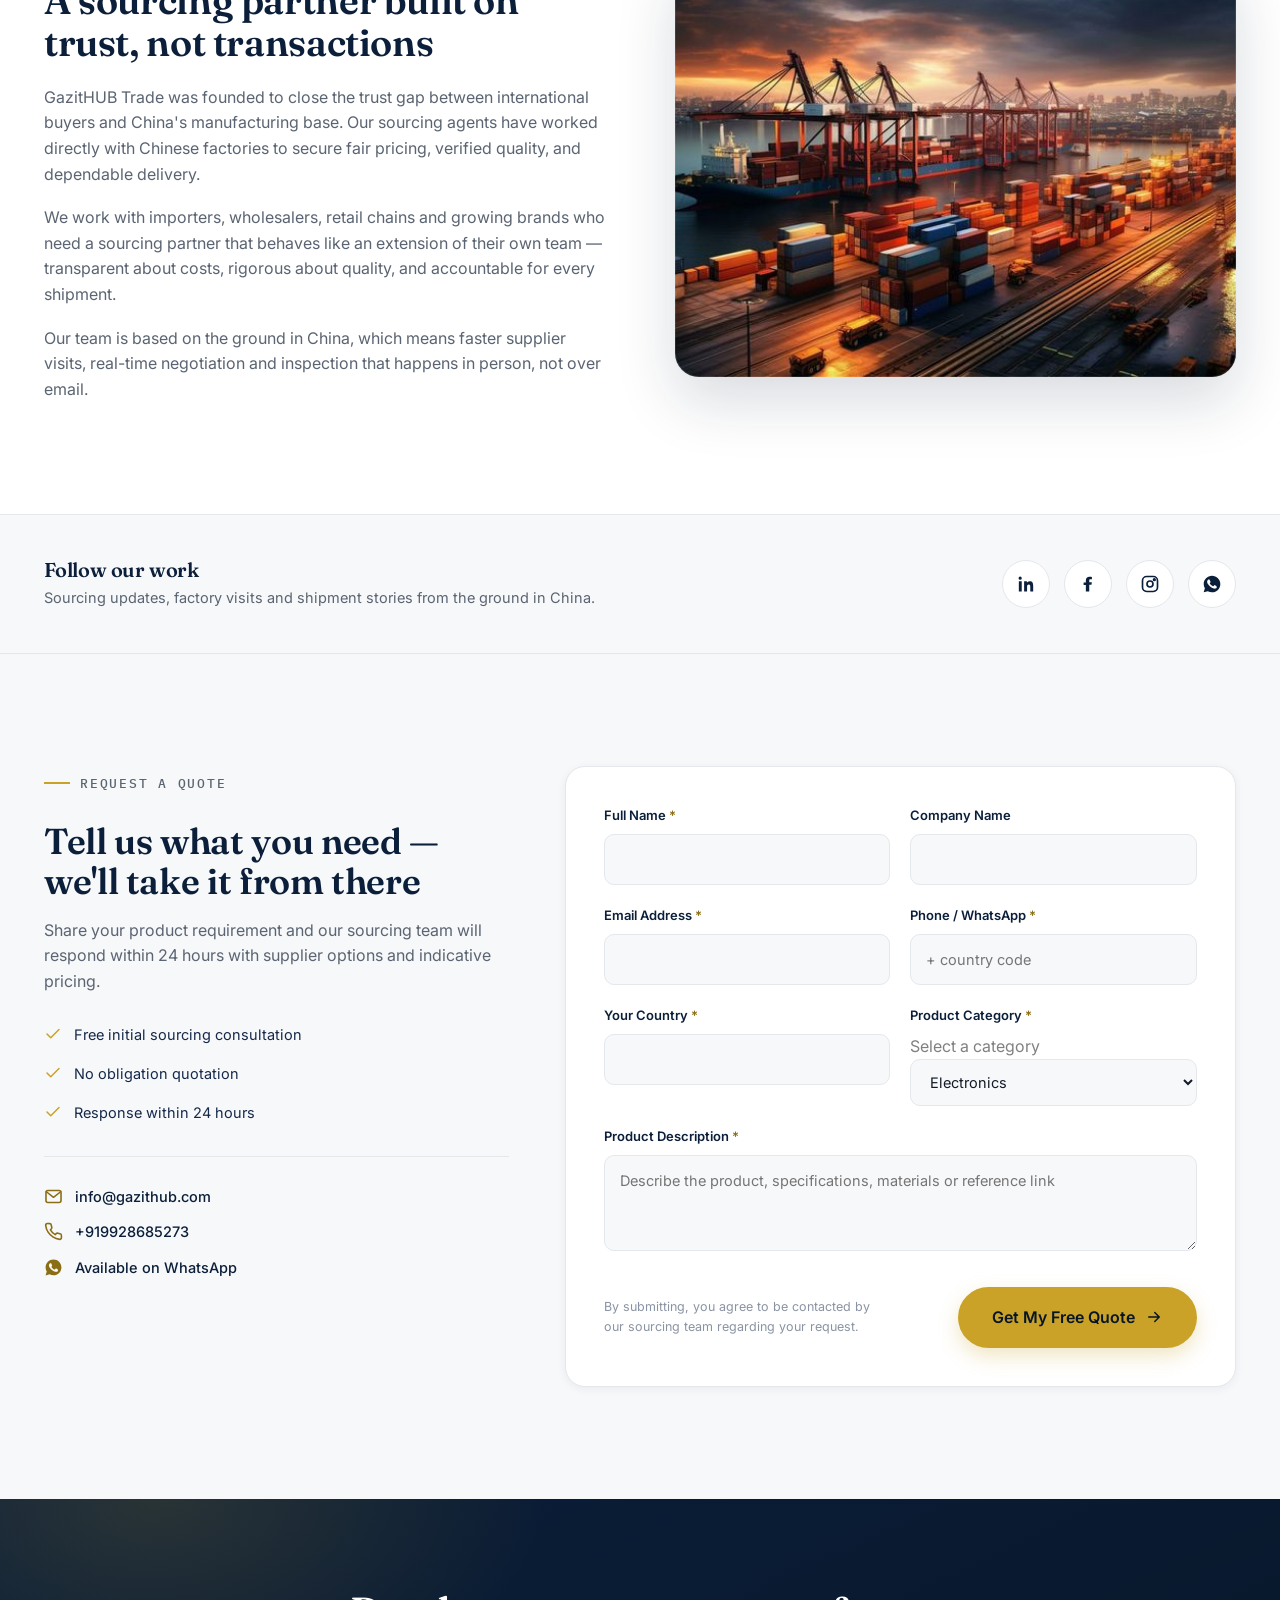
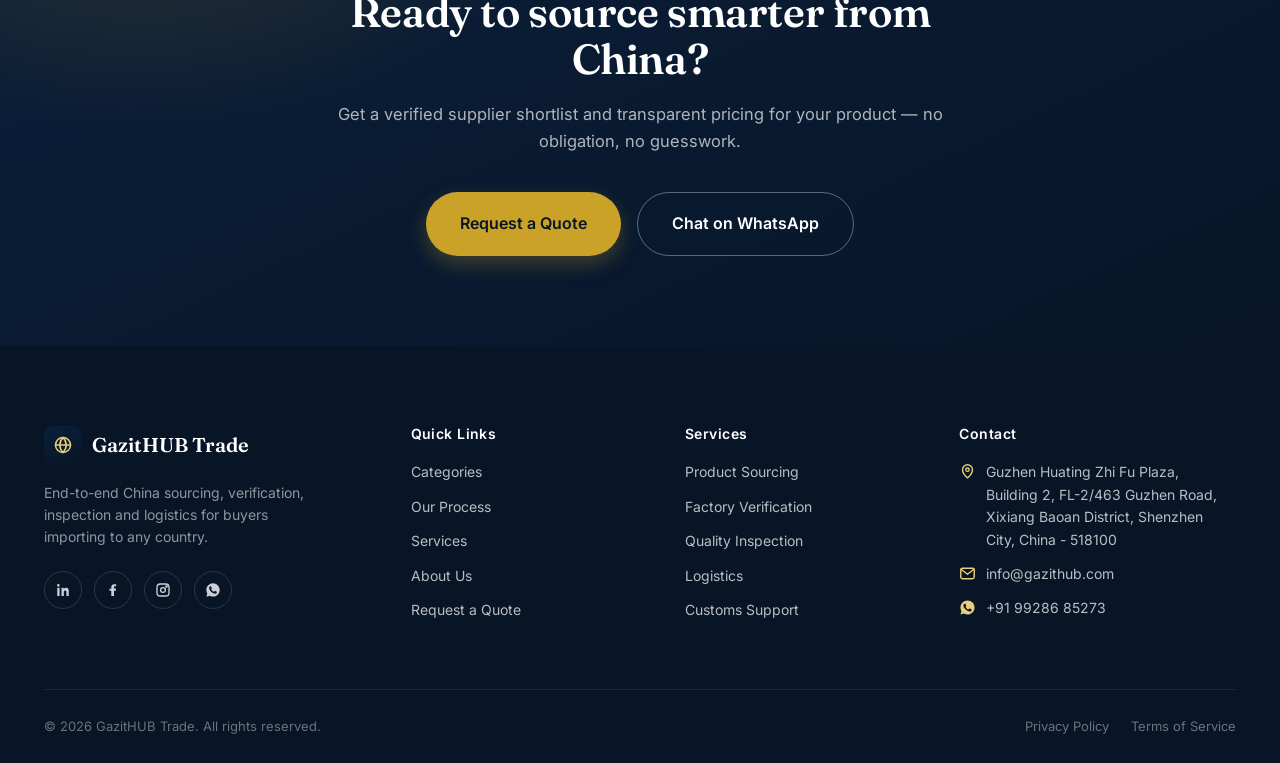
==== commit 98ecdf79: "forth commit" ====
--- a/index.html
+++ b/index.html
@@ -51,1832 +51,7 @@
 }
 </script>
 
-  <style>
-    /* ============ RESET & BASE ============ */
-    *,
-    *::before,
-    *::after {
-      box-sizing: border-box;
-      margin: 0;
-      padding: 0;
-    }
-
-    :root {
-      --navy: #0B1F3A;
-      --navy-deep: #071527;
-      --navy-soft: #16294A;
-      --navy-tint: #EEF1F7;
-      --gold: #C9A227;
-      --gold-light: #E8CD7A;
-      --gold-ink: #8A6D14;
-      --bg: #FFFFFF;
-      --bg-alt: #F7F8FA;
-      --ink: #141B26;
-      --slate: #5B6472;
-      --slate-light: #8A93A3;
-      --border: #E4E7EC;
-      --whatsapp: #25D366;
-      --radius: 14px;
-      --shadow-sm: 0 2px 10px rgba(11, 31, 58, 0.06);
-      --shadow-md: 0 12px 32px rgba(11, 31, 58, 0.10);
-      --shadow-lg: 0 24px 60px rgba(11, 31, 58, 0.16);
-      --ease: cubic-bezier(.22, 1, .36, 1);
-    }
-
-    html {
-      scroll-behavior: smooth;
-    }
-
-    body {
-      font-family: 'Inter', system-ui, -apple-system, sans-serif;
-      color: var(--ink);
-      background: var(--bg);
-      line-height: 1.6;
-      -webkit-font-smoothing: antialiased;
-      overflow-x: hidden;
-    }
-
-    h1,
-    h2,
-    h3,
-    h4 {
-      font-family: 'Fraunces', Georgia, serif;
-      font-weight: 600;
-      color: var(--navy);
-      line-height: 1.12;
-      letter-spacing: -0.01em;
-    }
-
-    img,
-    svg {
-      display: block;
-      max-width: 100%;
-    }
-
-    a {
-      color: inherit;
-      text-decoration: none;
-    }
-
-    ul {
-      list-style: none;
-    }
-
-    button {
-      font: inherit;
-      cursor: pointer;
-      border: none;
-      background: none;
-      color: inherit;
-    }
-
-    input,
-    select,
-    textarea {
-      font: inherit;
-      color: inherit;
-    }
-
-    section {
-      scroll-margin-top: 88px;
-    }
-
-    .container {
-      max-width: 1240px;
-      margin: 0 auto;
-      padding: 0 24px;
-    }
-
-    .eyebrow {
-      font-family: 'IBM Plex Mono', monospace;
-      font-size: 12.5px;
-      letter-spacing: 0.14em;
-      text-transform: uppercase;
-      color: var(--gold-ink);
-      font-weight: 500;
-      display: inline-flex;
-      align-items: center;
-      gap: 10px;
-      margin-bottom: 16px;
-    }
-
-    .eyebrow::before {
-      content: "";
-      width: 26px;
-      height: 1.5px;
-      background: var(--gold);
-      display: inline-block;
-    }
-
-    .section-head {
-      max-width: 680px;
-      margin-bottom: 56px;
-    }
-
-    .section-head.center {
-      margin-left: auto;
-      margin-right: auto;
-      text-align: center;
-    }
-
-    .section-head h2 {
-      font-size: clamp(28px, 3.6vw, 42px);
-      margin-bottom: 16px;
-    }
-
-    .section-head p {
-      color: var(--slate);
-      font-size: 17px;
-      max-width: 600px;
-    }
-
-    .section-head.center p {
-      margin: 0 auto;
-    }
-
-    .section-pad {
-      padding: 112px 0;
-    }
-
-    @media(max-width:900px) {
-      .section-pad {
-        padding: 80px 0;
-      }
-    }
-
-    /* Buttons */
-    .btn {
-      display: inline-flex;
-      align-items: center;
-      justify-content: center;
-      gap: 10px;
-      padding: 15px 28px;
-      border-radius: 999px;
-      font-weight: 600;
-      font-size: 15px;
-      transition: transform .3s var(--ease), box-shadow .3s var(--ease), background .3s var(--ease), color .3s var(--ease);
-      white-space: nowrap;
-    }
-
-    .btn svg {
-      width: 18px;
-      height: 18px;
-    }
-
-    .btn-gold {
-      background: var(--gold);
-      color: var(--navy-deep);
-      box-shadow: 0 8px 20px rgba(201, 162, 39, 0.28);
-    }
-
-    .btn-gold:hover {
-      transform: translateY(-2px);
-      box-shadow: 0 14px 28px rgba(201, 162, 39, 0.36);
-    }
-
-    .btn-outline {
-      background: transparent;
-      border: 1.5px solid rgba(11, 31, 58, 0.18);
-      color: var(--navy);
-    }
-
-    .btn-outline:hover {
-      border-color: var(--navy);
-      background: var(--navy);
-      color: #fff;
-      transform: translateY(-2px);
-    }
-
-    .btn-whatsapp {
-      background: #fff;
-      border: 1.5px solid var(--border);
-      color: var(--navy);
-    }
-
-    .btn-whatsapp svg {
-      color: var(--whatsapp);
-    }
-
-    .btn-whatsapp:hover {
-      border-color: var(--whatsapp);
-      transform: translateY(-2px);
-      box-shadow: var(--shadow-sm);
-    }
-
-    .btn-block {
-      width: 100%;
-    }
-
-    .btn-lg {
-      padding: 18px 34px;
-      font-size: 16px;
-    }
-
-    /* Focus visibility */
-    a:focus-visible,
-    button:focus-visible,
-    input:focus-visible,
-    select:focus-visible,
-    textarea:focus-visible {
-      outline: 2.5px solid var(--gold);
-      outline-offset: 3px;
-      border-radius: 6px;
-    }
-
-    .skip-link {
-      position: absolute;
-      left: -999px;
-      top: 0;
-      background: var(--navy);
-      color: #fff;
-      padding: 14px 22px;
-      z-index: 2000;
-      border-radius: 0 0 8px 0;
-    }
-
-    .skip-link:focus {
-      left: 0;
-    }
-
-    /* ============ HEADER ============ */
-    header {
-      position: fixed;
-      top: 0;
-      left: 0;
-      right: 0;
-      z-index: 1000;
-      background: rgba(255, 255, 255, 0.82);
-      backdrop-filter: blur(14px);
-      -webkit-backdrop-filter: blur(14px);
-      border-bottom: 1px solid transparent;
-      transition: border-color .35s var(--ease), box-shadow .35s var(--ease), padding .3s var(--ease);
-    }
-
-    header.scrolled {
-      border-bottom-color: var(--border);
-      box-shadow: 0 4px 24px rgba(11, 31, 58, 0.06);
-    }
-
-    .nav-inner {
-      display: flex;
-      align-items: center;
-      justify-content: space-between;
-      padding: 20px 24px;
-      max-width: 1240px;
-      margin: 0 auto;
-      transition: padding .3s var(--ease);
-    }
-
-    header.scrolled .nav-inner {
-      padding: 14px 24px;
-    }
-
-    .logo {
-      display: flex;
-      align-items: center;
-      gap: 10px;
-      font-family: 'Fraunces', serif;
-      font-weight: 600;
-      font-size: 20px;
-      color: var(--navy);
-    }
-
-    .logo .mark {
-      width: 38px;
-      height: 38px;
-      border-radius: 9px;
-      background: linear-gradient(155deg, var(--navy) 0%, var(--navy-deep) 100%);
-      display: flex;
-      align-items: center;
-      justify-content: center;
-      flex-shrink: 0;
-      position: relative;
-    }
-
-    .logo .mark svg {
-      width: 20px;
-      height: 20px;
-      color: var(--gold-light);
-    }
-
-    .logo small {
-      display: block;
-      font-family: 'Inter', sans-serif;
-      font-weight: 500;
-      font-size: 10.5px;
-      letter-spacing: .12em;
-      color: var(--slate);
-      text-transform: uppercase;
-      margin-top: 1px;
-    }
-
-    .nav-links {
-      display: flex;
-      align-items: center;
-      gap: 34px;
-    }
-
-    .nav-links a {
-      font-size: 14.5px;
-      font-weight: 500;
-      color: var(--navy-soft);
-      position: relative;
-      padding: 4px 0;
-    }
-
-    .nav-links a::after {
-      content: "";
-      position: absolute;
-      left: 0;
-      bottom: -2px;
-      width: 0;
-      height: 2px;
-      background: var(--gold);
-      transition: width .3s var(--ease);
-    }
-
-    .nav-links a:hover::after {
-      width: 100%;
-    }
-
-    .nav-cta {
-      display: flex;
-      align-items: center;
-      gap: 14px;
-    }
-
-    .hamburger {
-      display: none;
-      width: 42px;
-      height: 42px;
-      align-items: center;
-      justify-content: center;
-      border-radius: 10px;
-    }
-
-    .hamburger span,
-    .hamburger::before,
-    .hamburger::after {
-      content: "";
-      display: block;
-      width: 20px;
-      height: 2px;
-      background: var(--navy);
-      border-radius: 2px;
-      transition: all .3s var(--ease);
-    }
-
-    .hamburger {
-      flex-direction: column;
-      gap: 5px;
-    }
-
-    .hamburger.active span {
-      opacity: 0;
-    }
-
-    .hamburger.active::before {
-      transform: translateY(7px) rotate(45deg);
-    }
-
-    .hamburger.active::after {
-      transform: translateY(-7px) rotate(-45deg);
-    }
-
-    @media(max-width:960px) {
-      .nav-links {
-        position: fixed;
-        inset: 0;
-        top: 0;
-        background: var(--navy-deep);
-        flex-direction: column;
-        justify-content: center;
-        gap: 30px;
-        transform: translateY(-100%);
-        opacity: 0;
-        transition: transform .45s var(--ease), opacity .3s ease;
-        padding: 40px;
-      }
-
-      .nav-links.open {
-        transform: translateY(0);
-        opacity: 1;
-      }
-
-      .nav-links a {
-        color: #fff;
-        font-size: 22px;
-        font-family: 'Fraunces', serif;
-      }
-
-      .nav-links a::after {
-        display: none;
-      }
-
-      .nav-cta .btn-outline {
-        display: none;
-      }
-
-      .hamburger {
-        display: flex;
-        z-index: 1100;
-      }
-    }
-
-    /* ============ HERO ============ */
-    .hero {
-      position: relative;
-      padding: 90px 0 100px;
-      background:
-        radial-gradient(1100px 520px at 82% -10%, rgba(201, 162, 39, 0.10), transparent 60%),
-        radial-gradient(900px 500px at -10% 20%, rgba(11, 31, 58, 0.05), transparent 60%),
-        #fff;
-      overflow: hidden;
-    }
-
-    .hero-grid {
-      display: grid;
-      grid-template-columns: 1.05fr 0.95fr;
-      gap: 60px;
-      align-items: center;
-    }
-
-    @media(max-width:1020px) {
-      .hero-grid {
-        grid-template-columns: 1fr;
-        gap: 70px;
-      }
-    }
-
-    .hero-copy h1 {
-      font-size: clamp(34px, 4.6vw, 58px);
-      margin-bottom: 22px;
-    }
-
-    .hero-copy h1 em {
-      font-style: italic;
-      color: var(--gold-ink);
-      background: linear-gradient(180deg, transparent 62%, rgba(201, 162, 39, 0.28) 62%);
-      padding: 0 2px;
-    }
-
-    .hero-copy p.lead {
-      font-size: 18px;
-      color: var(--slate);
-      max-width: 520px;
-      margin-bottom: 36px;
-    }
-
-    .hero-actions {
-      display: flex;
-      flex-wrap: wrap;
-      gap: 16px;
-      margin-bottom: 48px;
-    }
-
-    .trust-badges {
-      display: flex;
-      flex-wrap: wrap;
-      gap: 28px 34px;
-    }
-
-    .trust-badge {
-      display: flex;
-      align-items: center;
-      gap: 10px;
-    }
-
-    .trust-badge .num {
-      font-family: 'Fraunces', serif;
-      font-weight: 600;
-      font-size: 22px;
-      color: var(--navy);
-    }
-
-    .trust-badge .lbl {
-      font-size: 12.5px;
-      color: var(--slate);
-      line-height: 1.3;
-      max-width: 100px;
-    }
-
-    .trust-badge svg {
-      width: 22px;
-      height: 22px;
-      color: var(--gold);
-      flex-shrink: 0;
-    }
-
-    /* Hero visual: shipment tracker card + stamp */
-    .hero-visual {
-      position: relative;
-    }
-
-    .tracker-card {
-      background: #fff;
-      border: 1px solid var(--border);
-      border-radius: 20px;
-      box-shadow: var(--shadow-lg);
-      padding: 30px 28px;
-      position: relative;
-      z-index: 2;
-      max-width: 440px;
-      margin-left: auto;
-    }
-
-    .tracker-top {
-      display: flex;
-      justify-content: space-between;
-      align-items: flex-start;
-      margin-bottom: 26px;
-    }
-
-    .tracker-top .id {
-      font-family: 'IBM Plex Mono', monospace;
-      font-size: 12px;
-      color: var(--slate-light);
-      letter-spacing: .03em;
-    }
-
-    .tracker-top .title {
-      font-family: 'Fraunces', serif;
-      font-weight: 600;
-      font-size: 17px;
-      color: var(--navy);
-      margin-top: 4px;
-    }
-
-    .status-pill {
-      font-family: 'IBM Plex Mono', monospace;
-      font-size: 11px;
-      letter-spacing: .06em;
-      background: var(--navy-tint);
-      color: var(--navy);
-      padding: 6px 12px;
-      border-radius: 999px;
-      display: flex;
-      align-items: center;
-      gap: 6px;
-      text-transform: uppercase;
-    }
-
-    .status-pill .dot {
-      width: 6px;
-      height: 6px;
-      border-radius: 50%;
-      background: var(--gold);
-      animation: pulse 1.6s ease-in-out infinite;
-    }
-
-    @keyframes pulse {
-
-      0%,
-      100% {
-        opacity: 1;
-        transform: scale(1);
-      }
-
-      50% {
-        opacity: .4;
-        transform: scale(.7);
-      }
-    }
-
-    .route {
-      position: relative;
-      height: 74px;
-      margin: 8px 4px 22px;
-    }
-
-    .route .line {
-      position: absolute;
-      top: 50%;
-      left: 6px;
-      right: 6px;
-      height: 2px;
-      background-image: linear-gradient(90deg, var(--border) 0 6px, transparent 6px 12px);
-      background-size: 12px 2px;
-    }
-
-    .route .pt {
-      position: absolute;
-      top: 50%;
-      transform: translateY(-50%);
-      display: flex;
-      flex-direction: column;
-      align-items: center;
-      gap: 8px;
-    }
-
-    .route .pt.origin {
-      left: 0;
-    }
-
-    .route .pt.dest {
-      right: 0;
-      align-items: flex-end;
-    }
-
-    .route .pt .city {
-      font-size: 11px;
-      color: var(--slate);
-      font-weight: 600;
-      white-space: nowrap;
-    }
-
-    .route .pt .dotmark {
-      width: 10px;
-      height: 10px;
-      border-radius: 50%;
-      background: var(--navy);
-      border: 2px solid #fff;
-      box-shadow: 0 0 0 2px var(--navy);
-    }
-
-    .route .pt.dest .dotmark {
-      background: var(--gold);
-      box-shadow: 0 0 0 2px var(--gold);
-    }
-
-    .route .mover {
-      position: absolute;
-      top: 50%;
-      transform: translate(-50%, -50%);
-      width: 26px;
-      height: 26px;
-      border-radius: 50%;
-      background: var(--navy);
-      display: flex;
-      align-items: center;
-      justify-content: center;
-      box-shadow: 0 6px 16px rgba(11, 31, 58, 0.35);
-      animation: travel 5s ease-in-out infinite;
-    }
-
-    .route .mover svg {
-      width: 14px;
-      height: 14px;
-      color: var(--gold-light);
-    }
-
-    @keyframes travel {
-      0% {
-        left: 6%;
-      }
-
-      50% {
-        left: 94%;
-      }
-
-      100% {
-        left: 6%;
-      }
-    }
-
-    .checklist {
-      display: grid;
-      grid-template-columns: 1fr 1fr;
-      gap: 12px;
-    }
-
-    .checklist li {
-      display: flex;
-      align-items: center;
-      gap: 8px;
-      font-size: 13.5px;
-      color: var(--navy-soft);
-      font-weight: 500;
-    }
-
-    .checklist li svg {
-      width: 16px;
-      height: 16px;
-      color: var(--gold);
-      flex-shrink: 0;
-    }
-
-    .stamp {
-      position: absolute;
-      top: -26px;
-      right: -18px;
-      width: 118px;
-      height: 118px;
-      z-index: 3;
-      animation: stampIn 1s var(--ease) .3s both;
-    }
-
-    @keyframes stampIn {
-      from {
-        opacity: 0;
-        transform: scale(1.4) rotate(-24deg);
-      }
-
-      to {
-        opacity: 1;
-        transform: scale(1) rotate(-12deg);
-      }
-    }
-
-    .stamp svg {
-      width: 100%;
-      height: 100%;
-    }
-
-    .hero-blob {
-      position: absolute;
-      width: 520px;
-      height: 520px;
-      border-radius: 50%;
-      background: radial-gradient(circle, rgba(11, 31, 58, 0.05), transparent 70%);
-      top: -120px;
-      right: -160px;
-      z-index: 0;
-    }
-
-    @media(prefers-reduced-motion:reduce) {
-
-      .status-pill .dot,
-      .route .mover,
-      .stamp {
-        animation: none !important;
-      }
-    }
-
-    /* ============ LOGO / TRUST STRIP ============ */
-    .strip {
-      background: var(--navy-deep);
-      padding: 26px 0;
-    }
-
-    .strip .container {
-      display: flex;
-      flex-wrap: wrap;
-      gap: 20px 40px;
-      align-items: center;
-      justify-content: space-between;
-    }
-
-    .strip p {
-      color: rgba(255, 255, 255, 0.55);
-      font-size: 12.5px;
-      font-family: 'IBM Plex Mono', monospace;
-      letter-spacing: .08em;
-      text-transform: uppercase;
-    }
-
-    .strip .marquee {
-      display: flex;
-      gap: 38px;
-      flex-wrap: wrap;
-    }
-
-    .strip .marquee span {
-      color: rgba(255, 255, 255, 0.82);
-      font-weight: 600;
-      font-size: 14.5px;
-      font-family: 'Fraunces', serif;
-    }
-
-    /* ============ CATEGORIES ============ */
-    .cat-grid {
-      display: grid;
-      grid-template-columns: repeat(auto-fill, minmax(210px, 1fr));
-      gap: 18px;
-    }
-
-    .cat-card {
-      background: transparent;
-      border: none;
-      padding: 0;
-      border-radius: var(--radius);
-      perspective: 1200px;
-      height: 200px;
-      cursor: pointer;
-    }
-
-    .cat-card-inner {
-      position: relative;
-      width: 100%;
-      height: 100%;
-      transition: transform 0.65s var(--ease);
-      transform-style: preserve-3d;
-      border-radius: var(--radius);
-    }
-
-    .cat-card:hover .cat-card-inner {
-      transform: rotateY(180deg);
-    }
-
-    .cat-card-front,
-    .cat-card-back {
-      position: absolute;
-      width: 100%;
-      height: 100%;
-      backface-visibility: hidden;
-      -webkit-backface-visibility: hidden;
-      border-radius: var(--radius);
-      padding: 26px 22px;
-      display: flex;
-      flex-direction: column;
-      align-items: center;
-      justify-content: center;
-      text-align: center;
-      border: 1px solid var(--border);
-    }
-
-    .cat-card-front {
-      background: var(--bg);
-      gap: 16px;
-      box-shadow: var(--shadow-sm);
-    }
-
-    .cat-card-back {
-      background: linear-gradient(135deg, var(--navy), var(--navy-deep));
-      color: #fff;
-      transform: rotateY(180deg);
-      border-color: var(--navy-deep);
-      gap: 12px;
-      box-shadow: var(--shadow-md);
-    }
-
-    .cat-icon {
-      width: 52px;
-      height: 52px;
-      border-radius: 12px;
-      background: var(--navy);
-      display: flex;
-      align-items: center;
-      justify-content: center;
-    }
-
-    .cat-icon svg {
-      width: 26px;
-      height: 26px;
-      color: var(--gold-light);
-    }
-
-    .cat-card h3 {
-      font-family: 'Inter', sans-serif;
-      font-weight: 600;
-      font-size: 16px;
-      margin: 0;
-    }
-
-    .cat-card-front h3 {
-      color: var(--navy);
-    }
-
-    .cat-card-back h3 {
-      color: var(--gold-light);
-    }
-
-    .cat-card-back span {
-      font-size: 14px;
-      color: rgba(255, 255, 255, 0.85);
-      line-height: 1.5;
-    }
-
-    /* ============ PROCESS ============ */
-    .process {
-      background: var(--navy-deep);
-      color: #fff;
-      position: relative;
-      overflow: hidden;
-    }
-
-    .process::before {
-      content: "";
-      position: absolute;
-      inset: 0;
-      background: radial-gradient(700px 400px at 90% 10%, rgba(201, 162, 39, 0.10), transparent 65%);
-    }
-
-    .process .section-head h2 {
-      color: #fff;
-    }
-
-    .process .section-head p {
-      color: rgba(255, 255, 255, 0.6);
-    }
-
-    .process .eyebrow {
-      color: var(--gold-light);
-    }
-
-    .process .eyebrow::before {
-      background: var(--gold-light);
-    }
-
-    .steps {
-      position: relative;
-      display: grid;
-      grid-template-columns: repeat(3, 1fr);
-      gap: 2px;
-      background: rgba(255, 255, 255, 0.08);
-      border-radius: 18px;
-      overflow: hidden;
-    }
-
-    @media(max-width:860px) {
-      .steps {
-        grid-template-columns: 1fr;
-      }
-    }
-
-    @media(min-width:861px) and (max-width:1180px) {
-      .steps {
-        grid-template-columns: repeat(2, 1fr);
-      }
-    }
-
-    .step {
-      background: var(--navy-deep);
-      padding: 38px 30px;
-      position: relative;
-      transition: background .35s var(--ease);
-    }
-
-    .step:hover {
-      background: var(--navy-soft);
-    }
-
-    .step .num {
-      font-family: 'IBM Plex Mono', monospace;
-      font-size: 13px;
-      color: var(--gold-light);
-      opacity: .8;
-      letter-spacing: .05em;
-    }
-
-    .step h3 {
-      color: #fff;
-      font-size: 19px;
-      margin: 12px 0 10px;
-    }
-
-    .step p {
-      color: rgba(255, 255, 255, 0.58);
-      font-size: 14.5px;
-    }
-
-    .step-icon {
-      width: 40px;
-      height: 40px;
-      border-radius: 10px;
-      background: rgba(201, 162, 39, 0.14);
-      display: flex;
-      align-items: center;
-      justify-content: center;
-      margin-bottom: 18px;
-    }
-
-    .step-icon svg {
-      width: 20px;
-      height: 20px;
-      color: var(--gold-light);
-    }
-
-    /* ============ SERVICES ============ */
-    .services-grid {
-      display: grid;
-      grid-template-columns: repeat(3, 1fr);
-      gap: 24px;
-    }
-
-    @media(max-width:960px) {
-      .services-grid {
-        grid-template-columns: repeat(2, 1fr);
-      }
-    }
-
-    @media(max-width:620px) {
-      .services-grid {
-        grid-template-columns: 1fr;
-      }
-    }
-
-    .service-card {
-      padding: 34px 28px;
-      border: 1px solid var(--border);
-      border-radius: var(--radius);
-      transition: transform .35s var(--ease), box-shadow .35s var(--ease), border-color .35s;
-      position: relative;
-    }
-
-    .service-card:hover {
-      transform: translateY(-6px);
-      box-shadow: var(--shadow-md);
-      border-color: transparent;
-    }
-
-    .service-icon {
-      width: 52px;
-      height: 52px;
-      border-radius: 14px;
-      background: var(--navy-tint);
-      display: flex;
-      align-items: center;
-      justify-content: center;
-      margin-bottom: 22px;
-    }
-
-    .service-icon svg {
-      width: 25px;
-      height: 25px;
-      color: var(--navy);
-    }
-
-    .service-card h3 {
-      font-size: 19px;
-      margin-bottom: 10px;
-    }
-
-    .service-card p {
-      color: var(--slate);
-      font-size: 14.5px;
-    }
-
-    /* ============ WHY CHOOSE US ============ */
-    .why-wrap {
-      display: grid;
-      grid-template-columns: .85fr 1.15fr;
-      gap: 70px;
-      align-items: center;
-    }
-
-    @media(max-width:960px) {
-      .why-wrap {
-        grid-template-columns: 1fr;
-        gap: 44px;
-      }
-    }
-
-    .why-grid {
-      display: grid;
-      grid-template-columns: 1fr 1fr;
-      gap: 22px;
-    }
-
-    @media(max-width:520px) {
-      .why-grid {
-        grid-template-columns: 1fr;
-      }
-    }
-
-    .why-item {
-      display: flex;
-      gap: 16px;
-    }
-
-    .why-item .ic {
-      width: 44px;
-      height: 44px;
-      border-radius: 12px;
-      background: var(--navy);
-      display: flex;
-      align-items: center;
-      justify-content: center;
-      flex-shrink: 0;
-    }
-
-    .why-item .ic svg {
-      width: 21px;
-      height: 21px;
-      color: var(--gold-light);
-    }
-
-    .why-item h4 {
-      font-family: 'Inter', sans-serif;
-      font-weight: 700;
-      font-size: 15.5px;
-      color: var(--navy);
-      margin-bottom: 4px;
-    }
-
-    .why-item p {
-      font-size: 13.5px;
-      color: var(--slate);
-    }
-
-    .why-visual {
-      position: relative;
-      border-radius: 20px;
-      background: linear-gradient(155deg, var(--navy), var(--navy-deep));
-      padding: 44px 36px;
-      color: #fff;
-      overflow: hidden;
-    }
-
-    .why-visual::after {
-      content: "";
-      position: absolute;
-      width: 300px;
-      height: 300px;
-      background: radial-gradient(circle, rgba(201, 162, 39, 0.18), transparent 70%);
-      bottom: -100px;
-      right: -80px;
-    }
-
-    .why-visual .stat-big {
-      font-family: 'Fraunces', serif;
-      font-size: 64px;
-      font-weight: 600;
-      color: var(--gold-light);
-      position: relative;
-    }
-
-    .why-visual .stat-lbl {
-      font-size: 14px;
-      color: rgba(255, 255, 255, 0.7);
-      margin-top: 8px;
-      position: relative;
-      max-width: 280px;
-    }
-
-    .why-visual .divider {
-      width: 100%;
-      height: 1px;
-      background: rgba(255, 255, 255, 0.14);
-      margin: 28px 0;
-    }
-
-    .mini-stats {
-      display: flex;
-      gap: 30px;
-      position: relative;
-      flex-wrap: wrap;
-    }
-
-    .mini-stats div b {
-      display: block;
-      font-family: 'Fraunces', serif;
-      font-size: 24px;
-      color: #fff;
-    }
-
-    .mini-stats div span {
-      font-size: 12px;
-      color: rgba(255, 255, 255, 0.55);
-    }
-
-    /* ============ ABOUT ============ */
-    .about-wrap {
-      display: grid;
-      grid-template-columns: 1fr 1fr;
-      gap: 70px;
-      align-items: center;
-    }
-
-    @media(max-width:960px) {
-      .about-wrap {
-        grid-template-columns: 1fr;
-        gap: 48px;
-      }
-    }
-
-    .about-copy p {
-      color: var(--slate);
-      margin-bottom: 18px;
-      font-size: 16px;
-    }
-
-    .about-copy p:last-of-type {
-      margin-bottom: 0;
-    }
-
-    .about-image-wrapper {
-      position: relative;
-      border-radius: 24px;
-      overflow: hidden;
-      box-shadow: var(--shadow-lg);
-      aspect-ratio: 4/3;
-    }
-
-    .about-image-wrapper img {
-      width: 100%;
-      height: 100%;
-      object-fit: cover;
-      display: block;
-      transition: transform 0.6s var(--ease);
-    }
-
-    .about-image-wrapper:hover img {
-      transform: scale(1.05);
-    }
-
-    .about-image-wrapper::after {
-      content: '';
-      position: absolute;
-      inset: 0;
-      box-shadow: inset 0 0 0 1px rgba(255, 255, 255, 0.1);
-      border-radius: 24px;
-      pointer-events: none;
-    }
-
-    /* ============ TESTIMONIALS ============ */
-    .testi-grid {
-      display: grid;
-      grid-template-columns: repeat(3, 1fr);
-      gap: 24px;
-    }
-
-    @media(max-width:960px) {
-      .testi-grid {
-        grid-template-columns: repeat(2, 1fr);
-      }
-    }
-
-    @media(max-width:680px) {
-      .testi-grid {
-        grid-template-columns: 1fr;
-      }
-    }
-
-    .testi-card {
-      background: #fff;
-      border: 1px solid var(--border);
-      border-radius: var(--radius);
-      padding: 30px 26px;
-      display: flex;
-      flex-direction: column;
-      gap: 18px;
-      transition: box-shadow .3s, transform .3s;
-    }
-
-    .testi-card:hover {
-      box-shadow: var(--shadow-md);
-      transform: translateY(-4px);
-    }
-
-    .testi-card .quote-icon svg {
-      width: 26px;
-      height: 26px;
-      color: var(--gold);
-    }
-
-    .testi-card p {
-      font-size: 14.5px;
-      color: var(--navy-soft);
-      flex: 1;
-    }
-
-    .testi-stars {
-      display: flex;
-      gap: 3px;
-    }
-
-    .testi-stars svg {
-      width: 14px;
-      height: 14px;
-      color: var(--gold);
-    }
-
-    .testi-person {
-      display: flex;
-      align-items: center;
-      gap: 12px;
-      padding-top: 14px;
-      border-top: 1px solid var(--border);
-    }
-
-    .avatar {
-      width: 42px;
-      height: 42px;
-      border-radius: 50%;
-      background: linear-gradient(155deg, var(--navy), var(--navy-soft));
-      color: var(--gold-light);
-      display: flex;
-      align-items: center;
-      justify-content: center;
-      font-family: 'Fraunces', serif;
-      font-weight: 600;
-      font-size: 15px;
-      flex-shrink: 0;
-    }
-
-    .testi-person .name {
-      font-weight: 600;
-      font-size: 14px;
-      color: var(--navy);
-    }
-
-    .testi-person .role {
-      font-size: 12px;
-      color: var(--slate-light);
-    }
-
-    /* ============ SOCIAL ============ */
-    .social-band {
-      background: var(--bg-alt);
-      border-top: 1px solid var(--border);
-      border-bottom: 1px solid var(--border);
-    }
-
-    .social-inner {
-      display: flex;
-      align-items: center;
-      justify-content: space-between;
-      flex-wrap: wrap;
-      gap: 26px;
-      padding: 44px 0;
-    }
-
-    .social-inner h3 {
-      font-size: 20px;
-    }
-
-    .social-inner p {
-      color: var(--slate);
-      font-size: 14.5px;
-      margin-top: 4px;
-    }
-
-    .social-icons {
-      display: flex;
-      gap: 14px;
-    }
-
-    .social-icons a {
-      width: 48px;
-      height: 48px;
-      border-radius: 50%;
-      background: #fff;
-      border: 1px solid var(--border);
-      display: flex;
-      align-items: center;
-      justify-content: center;
-      transition: all .3s var(--ease);
-    }
-
-    .social-icons a svg {
-      width: 20px;
-      height: 20px;
-      color: var(--navy);
-      transition: color .3s;
-    }
-
-    .social-icons a:hover {
-      background: var(--navy);
-      border-color: var(--navy);
-      transform: translateY(-4px);
-    }
-
-    .social-icons a:hover svg {
-      color: var(--gold-light);
-    }
-
-    .social-icons a.wa:hover {
-      background: var(--whatsapp);
-      border-color: var(--whatsapp);
-    }
-
-    .social-icons a.wa:hover svg {
-      color: #fff;
-    }
-
-    /* ============ QUOTE FORM ============ */
-    .quote-section {
-      background: var(--bg-alt);
-    }
-
-    .quote-wrap {
-      display: grid;
-      grid-template-columns: .9fr 1.3fr;
-      gap: 56px;
-    }
-
-    @media(max-width:960px) {
-      .quote-wrap {
-        grid-template-columns: 1fr;
-      }
-    }
-
-    .quote-side h2 {
-      font-size: clamp(26px, 3.2vw, 36px);
-      margin-bottom: 16px;
-    }
-
-    .quote-side p {
-      color: var(--slate);
-      margin-bottom: 28px;
-    }
-
-    .quote-points li {
-      display: flex;
-      gap: 12px;
-      align-items: flex-start;
-      margin-bottom: 16px;
-      font-size: 14.5px;
-      color: var(--navy-soft);
-    }
-
-    .quote-points svg {
-      width: 18px;
-      height: 18px;
-      color: var(--gold);
-      flex-shrink: 0;
-      margin-top: 2px;
-    }
-
-    .quote-direct {
-      margin-top: 32px;
-      padding-top: 28px;
-      border-top: 1px solid var(--border);
-    }
-
-    .quote-direct .row {
-      display: flex;
-      align-items: center;
-      gap: 12px;
-      margin-bottom: 12px;
-      font-size: 14.5px;
-      color: var(--navy);
-      font-weight: 500;
-    }
-
-    .quote-direct svg {
-      width: 19px;
-      height: 19px;
-      color: var(--gold-ink);
-    }
-
-    .quote-form {
-      background: #fff;
-      border: 1px solid var(--border);
-      border-radius: 20px;
-      padding: 38px;
-      box-shadow: var(--shadow-sm);
-    }
-
-    .form-grid {
-      display: grid;
-      grid-template-columns: 1fr 1fr;
-      gap: 20px;
-    }
-
-    @media(max-width:600px) {
-      .form-grid {
-        grid-template-columns: 1fr;
-      }
-    }
-
-    .form-grid .full {
-      grid-column: 1/-1;
-    }
-
-    .field label {
-      display: block;
-      font-size: 13px;
-      font-weight: 600;
-      color: var(--navy);
-      margin-bottom: 8px;
-    }
-
-    .field .req {
-      color: var(--gold-ink);
-    }
-
-    .field input,
-    .field select,
-    .field textarea {
-      width: 100%;
-      padding: 13px 15px;
-      border: 1.5px solid var(--border);
-      border-radius: 10px;
-      background: var(--bg-alt);
-      font-size: 14.5px;
-      transition: border-color .25s, background .25s;
-    }
-
-    .field input:focus,
-    .field select:focus,
-    .field textarea:focus {
-      border-color: var(--gold);
-      background: #fff;
-      outline: none;
-    }
-
-    .field textarea {
-      resize: vertical;
-      min-height: 96px;
-    }
-
-    .form-foot {
-      display: flex;
-      align-items: center;
-      justify-content: space-between;
-      flex-wrap: wrap;
-      gap: 16px;
-      margin-top: 28px;
-    }
-
-    .form-note {
-      font-size: 12.5px;
-      color: var(--slate-light);
-      max-width: 280px;
-    }
-
-    .form-success {
-      display: none;
-      text-align: center;
-      padding: 40px 10px;
-    }
-
-    .form-success.show {
-      display: block;
-    }
-
-    .form-success .ic {
-      width: 64px;
-      height: 64px;
-      border-radius: 50%;
-      background: var(--navy-tint);
-      display: flex;
-      align-items: center;
-      justify-content: center;
-      margin: 0 auto 18px;
-    }
-
-    .form-success .ic svg {
-      width: 30px;
-      height: 30px;
-      color: var(--gold-ink);
-    }
-
-    .form-success h3 {
-      margin-bottom: 8px;
-    }
-
-    .form-success p {
-      color: var(--slate);
-    }
-
-    /* ============ CTA BAND ============ */
-    .cta-band {
-      background: linear-gradient(155deg, var(--navy) 0%, var(--navy-deep) 100%);
-      color: #fff;
-      position: relative;
-      overflow: hidden;
-      padding: 90px 0;
-    }
-
-    .cta-band::before {
-      content: "";
-      position: absolute;
-      inset: 0;
-      background: radial-gradient(650px 380px at 12% 0%, rgba(201, 162, 39, 0.16), transparent 60%);
-    }
-
-    .cta-inner {
-      position: relative;
-      text-align: center;
-      max-width: 680px;
-      margin: 0 auto;
-    }
-
-    .cta-inner h2 {
-      color: #fff;
-      font-size: clamp(28px, 3.6vw, 42px);
-      margin-bottom: 18px;
-    }
-
-    .cta-inner p {
-      color: rgba(255, 255, 255, 0.68);
-      font-size: 16.5px;
-      margin-bottom: 38px;
-    }
-
-    .cta-actions {
-      display: flex;
-      justify-content: center;
-      gap: 16px;
-      flex-wrap: wrap;
-    }
-
-    /* ============ FOOTER ============ */
-    footer {
-      background: var(--navy-deep);
-      color: rgba(255, 255, 255, 0.72);
-      padding: 80px 0 0;
-    }
-
-    .footer-grid {
-      display: grid;
-      grid-template-columns: 1.4fr 1fr 1fr 1.2fr;
-      gap: 44px;
-      padding-bottom: 56px;
-      border-bottom: 1px solid rgba(255, 255, 255, 0.08);
-    }
-
-    @media(max-width:900px) {
-      .footer-grid {
-        grid-template-columns: 1fr 1fr;
-      }
-    }
-
-    @media(max-width:560px) {
-      .footer-grid {
-        grid-template-columns: 1fr;
-      }
-    }
-
-    .footer-brand .logo {
-      color: #fff;
-    }
-
-    .footer-brand p {
-      margin: 18px 0 22px;
-      font-size: 14px;
-      max-width: 280px;
-      color: rgba(255, 255, 255, 0.55);
-    }
-
-    footer h4 {
-      color: #fff;
-      font-family: 'Inter', sans-serif;
-      font-size: 14px;
-      letter-spacing: .03em;
-      margin-bottom: 20px;
-    }
-
-    footer ul li {
-      margin-bottom: 12px;
-      font-size: 14px;
-    }
-
-    footer ul li a:hover {
-      color: var(--gold-light);
-    }
-
-    .footer-contact li {
-      display: flex;
-      gap: 10px;
-      align-items: flex-start;
-    }
-
-    .footer-contact svg {
-      width: 17px;
-      height: 17px;
-      color: var(--gold-light);
-      flex-shrink: 0;
-      margin-top: 2px;
-    }
-
-    .footer-social {
-      display: flex;
-      gap: 12px;
-      margin-top: 6px;
-    }
-
-    .footer-social a {
-      width: 38px;
-      height: 38px;
-      border-radius: 50%;
-      border: 1px solid rgba(255, 255, 255, 0.14);
-      display: flex;
-      align-items: center;
-      justify-content: center;
-      transition: all .3s;
-    }
-
-    .footer-social a svg {
-      width: 16px;
-      height: 16px;
-      color: rgba(255, 255, 255, 0.8);
-    }
-
-    .footer-social a:hover {
-      background: var(--gold);
-      border-color: var(--gold);
-    }
-
-    .footer-social a:hover svg {
-      color: var(--navy-deep);
-    }
-
-    .footer-bottom {
-      display: flex;
-      justify-content: space-between;
-      align-items: center;
-      flex-wrap: wrap;
-      gap: 12px;
-      padding: 26px 0;
-      font-size: 13px;
-      color: rgba(255, 255, 255, 0.4);
-    }
-
-    .footer-bottom a:hover {
-      color: #fff;
-    }
-
-    .footer-bottom .links {
-      display: flex;
-      gap: 22px;
-    }
-
-    /* ============ FLOATING ELEMENTS ============ */
-    .fab-wa {
-      position: fixed;
-      bottom: 24px;
-      right: 24px;
-      width: 58px;
-      height: 58px;
-      border-radius: 50%;
-      background: var(--whatsapp);
-      display: flex;
-      align-items: center;
-      justify-content: center;
-      z-index: 900;
-      box-shadow: 0 10px 26px rgba(37, 211, 102, 0.45);
-      transition: transform .3s var(--ease);
-    }
-
-    .fab-wa:hover {
-      transform: scale(1.08);
-    }
-
-    .fab-wa svg {
-      width: 28px;
-      height: 28px;
-      color: #fff;
-    }
-
-    .fab-top {
-      position: fixed;
-      bottom: 24px;
-      right: 92px;
-      width: 46px;
-      height: 46px;
-      border-radius: 50%;
-      background: #fff;
-      border: 1px solid var(--border);
-      display: flex;
-      align-items: center;
-      justify-content: center;
-      z-index: 900;
-      box-shadow: var(--shadow-sm);
-      opacity: 0;
-      pointer-events: none;
-      transform: translateY(10px);
-      transition: all .3s var(--ease);
-    }
-
-    .fab-top.show {
-      opacity: 1;
-      pointer-events: auto;
-      transform: translateY(0);
-    }
-
-    .fab-top svg {
-      width: 18px;
-      height: 18px;
-      color: var(--navy);
-    }
-
-    @media(max-width:600px) {
-      .fab-wa {
-        width: 52px;
-        height: 52px;
-        bottom: 18px;
-        right: 18px;
-      }
-
-      .fab-top {
-        right: 78px;
-        bottom: 18px;
-        width: 42px;
-        height: 42px;
-      }
-    }
-
-    /* ============ SCROLL REVEAL ============ */
-    [data-animate] {
-      opacity: 0;
-      transform: translateY(26px);
-      transition: opacity .7s var(--ease), transform .7s var(--ease);
-    }
-
-    [data-animate].in-view {
-      opacity: 1;
-      transform: translateY(0);
-    }
-
-    [data-animate="fade"] {
-      transform: translateY(0);
-    }
-
-    @media(prefers-reduced-motion:reduce) {
-      [data-animate] {
-        opacity: 1 !important;
-        transform: none !important;
-        transition: none !important;
-      }
-
-      html {
-        scroll-behavior: auto;
-      }
-    }
-  </style>
+  <link rel="stylesheet" href="style.css">
 </head>
 
 <body>
@@ -2477,93 +652,116 @@
             <p>Documentation, tariff classification and customs clearance handled for a smooth border crossing.</p>
           </div>
         </div>
-        <p class="eyebrow" style="color:var(--gold-light);">Why GazitHUB</p>
       </div>
     </section>
 
     <!-- ============ WHY CHOOSE US ============ -->
-    <section id="why" class="section-pad" style="background:var(--bg-alt);">
-      <div class="container">
-        <div class="why-wrap">
-          <div data-animate>
-            <div class="why-visual">
-              <div class="stat-big">12+</div>
-              <div class="stat-lbl">Years managing China sourcing, verification and logistics for international buyers.
-              </div>
-              <div class="divider"></div>
-              <div class="mini-stats">
-                <div><b>500+</b><span>Verified suppliers</span></div>
-                <div><b>60+</b><span>Countries served</span></div>
-                <div><b>100%</b><span>Orders inspected</span></div>
-              </div>
-            </div>
-          </div>
-          <div data-animate>
-            <p class="eyebrow">Why Choose Us</p>
-            <div class="section-head" style="margin-bottom:36px;">
-              <h2>Safe, Verified & Transparent Sourcing With Zero Risk</h2>
-            </div>
-            <div class="why-grid">
-              <div class="why-item">
-                <div class="ic"><svg viewBox="0 0 24 24">
-                    <use href="#ic-time" />
-                  </svg></div>
-                <div>
-                  <h4>China Local Presence</h4>
-                  <p>Deep, on-the-ground knowledge of China's manufacturing regions.</p>
-                </div>
-              </div>
-              <div class="why-item">
-                <div class="ic"><svg viewBox="0 0 24 24">
-                    <use href="#ic-shield" />
-                  </svg></div>
-                <div>
-                  <h4>Verified Suppliers</h4>
-                  <p>Every factory is audited before we recommend it to you.</p>
-                </div>
-              </div>
-              <div class="why-item">
-                <div class="ic"><svg viewBox="0 0 24 24">
-                    <use href="#ic-tag" />
-                  </svg></div>
-                <div>
-                  <h4>Transparent Pricing</h4>
-                  <p>No hidden margins — clear costs at every stage of the deal.</p>
-                </div>
-              </div>
-              <div class="why-item">
-                <div class="ic"><svg viewBox="0 0 24 24">
-                    <use href="#ic-inspect" />
-                  </svg></div>
-                <div>
-                  <h4>Quality Control</h4>
-                  <p>Independent inspection before every shipment leaves the factory.</p>
-                </div>
-              </div>
-              <div class="why-item">
-                <div class="ic"><svg viewBox="0 0 24 24">
-                    <use href="#ic-globe" />
-                  </svg></div>
-                <div>
-                  <h4>Global Shipping</h4>
-                  <p>Reliable freight and customs coordination to over 60 countries.</p>
-                </div>
-              </div>
-              <div class="why-item">
-                <div class="ic"><svg viewBox="0 0 24 24">
-                    <use href="#ic-headset" />
-                  </svg></div>
-                <div>
-                  <h4>Dedicated Support</h4>
-                  <p>A single point of contact managing your order start to finish.</p>
-                </div>
-              </div>
+    <section id="why" class="why-section-new">
+      <div class="why-new-container">
+        <!-- Left Dark Panel -->
+        <div class="why-left-panel" data-animate>
+          <img src="globe.png" alt="Global Sourcing" class="why-left-globe">
+          <div class="why-left-content">
+            <h2>Your <span style="color: #E8CD7A;">Trusted Partner</span><br>For Sourcing From China,<br>Delivering Worldwide.</h2>
+            <div style="width: 40px; height: 2px; background: #E8CD7A; margin-bottom: 24px;"></div>
+            <p>We help businesses worldwide source smarter from China with complete transparency, verified quality and reliable delivery.</p>
+            <div class="why-left-stats">
+              <div class="why-left-stat">
+                <div class="ic"><svg fill="none" stroke="currentColor" viewBox="0 0 24 24"><path stroke-linecap="round" stroke-linejoin="round" stroke-width="2" d="M9 12l2 2 4-4m5.618-4.016A11.955 11.955 0 0112 2.944a11.955 11.955 0 01-8.618 3.04A12.02 12.02 0 003 9c0 5.591 3.824 10.29 9 11.622 5.176-1.332 9-6.03 9-11.622 0-1.042-.133-2.052-.382-3.016z"></path></svg></div>
+                <h4>Trusted Partnerships</h4>
+                <p>Long-term relationships built on trust.</p>
+              </div>
+              <div class="why-left-stat">
+                <div class="ic"><svg fill="none" stroke="currentColor" viewBox="0 0 24 24"><path stroke-linecap="round" stroke-linejoin="round" stroke-width="2" d="M12 4.354a4 4 0 110 5.292M15 21H3v-1a6 6 0 0112 0v1zm0 0h6v-1a6 6 0 00-9-5.197M13 7a4 4 0 11-8 0 4 4 0 018 0z"></path></svg></div>
+                <h4>Customer Focused</h4>
+                <p>Your success is our priority.</p>
+              </div>
+              <div class="why-left-stat">
+                <div class="ic"><svg fill="none" stroke="currentColor" viewBox="0 0 24 24"><path stroke-linecap="round" stroke-linejoin="round" stroke-width="2" d="M9 12l2 2 4-4M7.835 4.697a3.42 3.42 0 001.946-.806 3.42 3.42 0 014.438 0 3.42 3.42 0 001.946.806 3.42 3.42 0 013.138 3.138 3.42 3.42 0 00.806 1.946 3.42 3.42 0 010 4.438 3.42 3.42 0 00-.806 1.946 3.42 3.42 0 01-3.138 3.138 3.42 3.42 0 00-1.946.806 3.42 3.42 0 01-4.438 0 3.42 3.42 0 00-1.946-.806 3.42 3.42 0 01-3.138-3.138 3.42 3.42 0 00-.806-1.946 3.42 3.42 0 010-4.438 3.42 3.42 0 00.806-1.946 3.42 3.42 0 013.138-3.138z"></path></svg></div>
+                <h4>Quality Assured</h4>
+                <p>Committed to quality at every step.</p>
+              </div>
+            </div>
+          </div>
+        </div>
+
+        <!-- Right Light Panel -->
+        <div class="why-right-panel" data-animate>
+          <div class="why-right-header">
+            <span class="eyebrow">Why Choose Us</span>
+            <h2>Safe, Verified & Transparent<br>Sourcing With Zero Risk</h2>
+          </div>
+          
+          <div class="why-right-grid">
+            <div class="why-right-item">
+              <div class="ic"><svg viewBox="0 0 24 24"><use href="#ic-pin" /></svg></div>
+              <div>
+                <h4>China Local Presence</h4>
+                <p>Deep, on-the-ground knowledge of China's manufacturing regions and industry.</p>
+              </div>
+            </div>
+            <div class="why-right-item">
+              <div class="ic"><svg viewBox="0 0 24 24"><use href="#ic-shield" /></svg></div>
+              <div>
+                <h4>Verified Suppliers</h4>
+                <p>Every factory is audited before we recommend it to you.</p>
+              </div>
+            </div>
+            <div class="why-right-item">
+              <div class="ic"><svg viewBox="0 0 24 24"><use href="#ic-tag" /></svg></div>
+              <div>
+                <h4>Transparent Pricing</h4>
+                <p>No hidden margins — clear costs at every stage of the deal.</p>
+              </div>
+            </div>
+            <div class="why-right-item">
+              <div class="ic"><svg viewBox="0 0 24 24"><use href="#ic-search" /></svg></div>
+              <div>
+                <h4>Quality Control</h4>
+                <p>Independent inspection before every shipment leaves the factory.</p>
+              </div>
+            </div>
+            <div class="why-right-item">
+              <div class="ic"><svg viewBox="0 0 24 24"><use href="#ic-globe" /></svg></div>
+              <div>
+                <h4>Global Shipping</h4>
+                <p>Reliable freight and customs coordination to over 60 countries.</p>
+              </div>
+            </div>
+            <div class="why-right-item">
+              <div class="ic"><svg viewBox="0 0 24 24"><use href="#ic-headset" /></svg></div>
+              <div>
+                <h4>Dedicated Support</h4>
+                <p>A single point of contact managing your order start to finish.</p>
+              </div>
+            </div>
+          </div>
+
+          <div class="why-bottom-box">
+            <div class="wb-item">
+              <div class="ic"><svg fill="none" stroke="currentColor" viewBox="0 0 24 24"><path stroke-linecap="round" stroke-linejoin="round" stroke-width="2" d="M20 7l-8-4-8 4m16 0l-8 4m8-4v10l-8 4m0-10L4 7m8 4v10M4 7v10l8 4"></path></svg></div>
+              <h4>OEM & ODM Solutions</h4>
+              <p>Customized products, private labeling, packaging, and branding solutions.</p>
+            </div>
+            <div class="wb-item">
+              <div class="ic"><svg fill="none" stroke="currentColor" viewBox="0 0 24 24"><path stroke-linecap="round" stroke-linejoin="round" stroke-width="2" d="M17 20h5v-2a3 3 0 00-5.356-1.857M17 20H7m10 0v-2c0-.656-.126-1.283-.356-1.857M7 20H2v-2a3 3 0 015.356-1.857M7 20v-2c0-.656.126-1.283.356-1.857m0 0a5.002 5.002 0 019.288 0M15 7a3 3 0 11-6 0 3 3 0 016 0zm6 3a2 2 0 11-4 0 2 2 0 014 0zM7 10a2 2 0 11-4 0 2 2 0 014 0z"></path></svg></div>
+              <h4>Long-Term Partnership</h4>
+              <p>We build lasting relationships based on trust, reliability, and mutual growth.</p>
+            </div>
+            <div class="wb-item">
+              <div class="ic"><svg fill="none" stroke="currentColor" viewBox="0 0 24 24"><path stroke-linecap="round" stroke-linejoin="round" stroke-width="2" d="M8 12h.01M12 12h.01M16 12h.01M21 12c0 4.418-4.03 8-9 8a9.863 9.863 0 01-4.255-.949L3 20l1.395-3.72C3.512 15.042 3 13.574 3 12c0-4.418 4.03-8 9-8s9 3.582 9 8z"></path></svg></div>
+              <h4>Consultation & Guidance</h4>
+              <p>Expert support to help you source smarter and grow your business.</p>
+            </div>
+            <div class="wb-item">
+              <div class="ic"><svg fill="none" stroke="currentColor" viewBox="0 0 24 24"><path stroke-linecap="round" stroke-linejoin="round" stroke-width="2" d="M12 15v2m-6 4h12a2 2 0 002-2v-6a2 2 0 00-2-2H6a2 2 0 00-2 2v6a2 2 0 002 2zm10-10V7a4 4 0 00-8 0v4h8z"></path></svg></div>
+              <h4>Data Security</h4>
+              <p>Your information is protected with strict privacy and security standards.</p>
             </div>
           </div>
         </div>
       </div>
     </section>
-
     <!-- ============ ABOUT ============ -->
     <section id="about" class="section-pad">
       <div class="container">
@@ -2573,8 +771,8 @@
             <h2 style="font-size:clamp(26px,3.2vw,38px);margin-bottom:20px;">A sourcing partner built on trust, not
               transactions</h2>
             <p>GazitHUB Trade was founded to close the trust gap between international buyers and China's manufacturing
-              base. Our sourcing agents have worked directly with factories across Guangdong,
-              Zhejiang and Fujian to secure fair pricing, verified quality and dependable delivery.</p>
+              base. Our sourcing agents have worked directly with Chinese factories to secure fair pricing, verified
+              quality, and dependable delivery.</p>
             <p>We work with importers, wholesalers, retail chains and growing brands who need a sourcing partner that
               behaves like an extension of their own team — transparent about costs, rigorous about quality, and
               accountable for every shipment.</p>
@@ -2774,10 +972,10 @@
               <svg viewBox="0 0 24 24">
                 <use href="#ic-pin"></use>
               </svg>
-              Guzhen Huating Zhi Fu Plaza, Building 2, FL-2/463<br>
-              Guzhen Road, Xixiang Subdistrict,<br>
-              Bao'an District, Shenzhen City,<br>
-              Guangdong, China - 518100
+              Guzhen Huating Zhi Fu Plaza,<br>
+              Building 2, FL-2/463 Guzhen Road,<br>
+              Xixiang Baoan District, Shenzhen<br>
+              City, China - 518100
             </li>
 
             <li>
@@ -2814,60 +1012,7 @@
       <use href="#ic-up" />
     </svg></button>
 
-  <script>
-    (function () {
-      var header = document.getElementById('siteHeader');
-      var backToTop = document.getElementById('backToTop');
-      window.addEventListener('scroll', function () {
-        var y = window.scrollY;
-        header.classList.toggle('scrolled', y > 10);
-        backToTop.classList.toggle('show', y > 500);
-      }, { passive: true });
-
-      var hbtn = document.getElementById('hamburgerBtn');
-      var navLinks = document.getElementById('navLinks');
-      hbtn.addEventListener('click', function () {
-        var open = navLinks.classList.toggle('open');
-        hbtn.classList.toggle('active', open);
-        hbtn.setAttribute('aria-expanded', open);
-        document.body.style.overflow = open ? 'hidden' : '';
-      });
-      navLinks.querySelectorAll('a').forEach(function (a) {
-        a.addEventListener('click', function () {
-          navLinks.classList.remove('open');
-          hbtn.classList.remove('active');
-          hbtn.setAttribute('aria-expanded', 'false');
-          document.body.style.overflow = '';
-        });
-      });
-
-      backToTop.addEventListener('click', function () {
-        window.scrollTo({ top: 0, behavior: matchMedia('(prefers-reduced-motion: reduce)').matches ? 'auto' : 'smooth' });
-      });
-
-      // Scroll reveal
-      var reduce = matchMedia('(prefers-reduced-motion: reduce)').matches;
-      if (!reduce && 'IntersectionObserver' in window) {
-        var io = new IntersectionObserver(function (entries) {
-          entries.forEach(function (e) {
-            if (e.isIntersecting) { e.target.classList.add('in-view'); io.unobserve(e.target); }
-          });
-        }, { threshold: 0.14, rootMargin: '0px 0px -60px 0px' });
-        document.querySelectorAll('[data-animate]').forEach(function (el) { io.observe(el); });
-      } else {
-        document.querySelectorAll('[data-animate]').forEach(function (el) { el.classList.add('in-view'); });
-      }
-
-      // Quote form (client-side demo — wire to your backend/email service to go live)
-      var form = document.getElementById('quoteForm');
-      form.addEventListener('submit', function (e) {
-        e.preventDefault();
-        if (!form.checkValidity()) { form.reportValidity(); return; }
-        document.getElementById('formFields').style.display = 'none';
-        document.getElementById('formSuccess').classList.add('show');
-      });
-    })();
-  </script>
+  <script src="script.js"></script>
 </body>
 
-</html>+</html>
--- a/style.css
+++ b/style.css
@@ -0,0 +1,2068 @@
+    /* ============ RESET & BASE ============ */
+    *,
+    *::before,
+    *::after {
+      box-sizing: border-box;
+      margin: 0;
+      padding: 0;
+    }
+
+    :root {
+      --navy: #0B1F3A;
+      --navy-deep: #071527;
+      --navy-soft: #16294A;
+      --navy-tint: #EEF1F7;
+      --gold: #C9A227;
+      --gold-light: #E8CD7A;
+      --gold-ink: #8A6D14;
+      --bg: #FFFFFF;
+      --bg-alt: #F7F8FA;
+      --ink: #141B26;
+      --slate: #5B6472;
+      --slate-light: #8A93A3;
+      --border: #E4E7EC;
+      --whatsapp: #25D366;
+      --radius: 14px;
+      --shadow-sm: 0 2px 10px rgba(11, 31, 58, 0.06);
+      --shadow-md: 0 12px 32px rgba(11, 31, 58, 0.10);
+      --shadow-lg: 0 24px 60px rgba(11, 31, 58, 0.16);
+      --ease: cubic-bezier(.22, 1, .36, 1);
+    }
+
+    html {
+      scroll-behavior: smooth;
+    }
+
+    body {
+      font-family: 'Inter', system-ui, -apple-system, sans-serif;
+      color: var(--ink);
+      background: var(--bg);
+      line-height: 1.6;
+      -webkit-font-smoothing: antialiased;
+      overflow-x: hidden;
+    }
+
+    h1,
+    h2,
+    h3,
+    h4 {
+      font-family: 'Fraunces', Georgia, serif;
+      font-weight: 600;
+      color: var(--navy);
+      line-height: 1.12;
+      letter-spacing: -0.01em;
+    }
+
+    img,
+    svg {
+      display: block;
+      max-width: 100%;
+    }
+
+    a {
+      color: inherit;
+      text-decoration: none;
+    }
+
+    ul {
+      list-style: none;
+    }
+
+    button {
+      font: inherit;
+      cursor: pointer;
+      border: none;
+      background: none;
+      color: inherit;
+    }
+
+    input,
+    select,
+    textarea {
+      font: inherit;
+      color: inherit;
+    }
+
+    section {
+      scroll-margin-top: 88px;
+    }
+
+    .container {
+      max-width: 1240px;
+      margin: 0 auto;
+      padding: 0 24px;
+    }
+
+    .eyebrow {
+      font-family: 'IBM Plex Mono', monospace;
+      font-size: 12.5px;
+      letter-spacing: 0.14em;
+      text-transform: uppercase;
+      color: var(--gold-ink);
+      font-weight: 500;
+      display: inline-flex;
+      align-items: center;
+      gap: 10px;
+      margin-bottom: 16px;
+    }
+
+    .eyebrow::before {
+      content: "";
+      width: 26px;
+      height: 1.5px;
+      background: var(--gold);
+      display: inline-block;
+    }
+
+    .section-head {
+      max-width: 680px;
+      margin-bottom: 56px;
+    }
+
+    .section-head.center {
+      margin-left: auto;
+      margin-right: auto;
+      text-align: center;
+    }
+
+    .section-head h2 {
+      font-size: clamp(28px, 3.6vw, 42px);
+      margin-bottom: 16px;
+    }
+
+    .section-head p {
+      color: var(--slate);
+      font-size: 17px;
+      max-width: 600px;
+    }
+
+    .section-head.center p {
+      margin: 0 auto;
+    }
+
+    .section-pad {
+      padding: 112px 0;
+    }
+
+    @media(max-width:900px) {
+      .section-pad {
+        padding: 80px 0;
+      }
+    }
+
+    /* Buttons */
+    .btn {
+      display: inline-flex;
+      align-items: center;
+      justify-content: center;
+      gap: 10px;
+      padding: 15px 28px;
+      border-radius: 999px;
+      font-weight: 600;
+      font-size: 15px;
+      transition: transform .3s var(--ease), box-shadow .3s var(--ease), background .3s var(--ease), color .3s var(--ease);
+      white-space: nowrap;
+    }
+
+    .btn svg {
+      width: 18px;
+      height: 18px;
+    }
+
+    .btn-gold {
+      background: var(--gold);
+      color: var(--navy-deep);
+      box-shadow: 0 8px 20px rgba(201, 162, 39, 0.28);
+    }
+
+    .btn-gold:hover {
+      transform: translateY(-2px);
+      box-shadow: 0 14px 28px rgba(201, 162, 39, 0.36);
+    }
+
+    .btn-outline {
+      background: transparent;
+      border: 1.5px solid rgba(11, 31, 58, 0.18);
+      color: var(--navy);
+    }
+
+    .btn-outline:hover {
+      border-color: var(--navy);
+      background: var(--navy);
+      color: #fff;
+      transform: translateY(-2px);
+    }
+
+    .btn-whatsapp {
+      background: #fff;
+      border: 1.5px solid var(--border);
+      color: var(--navy);
+    }
+
+    .btn-whatsapp svg {
+      color: var(--whatsapp);
+    }
+
+    .btn-whatsapp:hover {
+      border-color: var(--whatsapp);
+      transform: translateY(-2px);
+      box-shadow: var(--shadow-sm);
+    }
+
+    .btn-block {
+      width: 100%;
+    }
+
+    .btn-lg {
+      padding: 18px 34px;
+      font-size: 16px;
+    }
+
+    /* Focus visibility */
+    a:focus-visible,
+    button:focus-visible,
+    input:focus-visible,
+    select:focus-visible,
+    textarea:focus-visible {
+      outline: 2.5px solid var(--gold);
+      outline-offset: 3px;
+      border-radius: 6px;
+    }
+
+    .skip-link {
+      position: absolute;
+      left: -999px;
+      top: 0;
+      background: var(--navy);
+      color: #fff;
+      padding: 14px 22px;
+      z-index: 2000;
+      border-radius: 0 0 8px 0;
+    }
+
+    .skip-link:focus {
+      left: 0;
+    }
+
+    /* ============ HEADER ============ */
+    header {
+      position: fixed;
+      top: 0;
+      left: 0;
+      right: 0;
+      z-index: 1000;
+      background: rgba(255, 255, 255, 0.82);
+      backdrop-filter: blur(14px);
+      -webkit-backdrop-filter: blur(14px);
+      border-bottom: 1px solid transparent;
+      transition: border-color .35s var(--ease), box-shadow .35s var(--ease), padding .3s var(--ease);
+    }
+
+    header.scrolled {
+      border-bottom-color: var(--border);
+      box-shadow: 0 4px 24px rgba(11, 31, 58, 0.06);
+    }
+
+    .nav-inner {
+      display: flex;
+      align-items: center;
+      justify-content: space-between;
+      padding: 20px 24px;
+      max-width: 1240px;
+      margin: 0 auto;
+      transition: padding .3s var(--ease);
+    }
+
+    header.scrolled .nav-inner {
+      padding: 14px 24px;
+    }
+
+    .logo {
+      display: flex;
+      align-items: center;
+      gap: 10px;
+      font-family: 'Fraunces', serif;
+      font-weight: 600;
+      font-size: 20px;
+      color: var(--navy);
+    }
+
+    .logo .mark {
+      width: 38px;
+      height: 38px;
+      border-radius: 9px;
+      background: linear-gradient(155deg, var(--navy) 0%, var(--navy-deep) 100%);
+      display: flex;
+      align-items: center;
+      justify-content: center;
+      flex-shrink: 0;
+      position: relative;
+    }
+
+    .logo .mark svg {
+      width: 20px;
+      height: 20px;
+      color: var(--gold-light);
+    }
+
+    .logo small {
+      display: block;
+      font-family: 'Inter', sans-serif;
+      font-weight: 500;
+      font-size: 10.5px;
+      letter-spacing: .12em;
+      color: var(--slate);
+      text-transform: uppercase;
+      margin-top: 1px;
+    }
+
+    .nav-links {
+      display: flex;
+      align-items: center;
+      gap: 34px;
+    }
+
+    .nav-links a {
+      font-size: 14.5px;
+      font-weight: 500;
+      color: var(--navy-soft);
+      position: relative;
+      padding: 4px 0;
+    }
+
+    .nav-links a::after {
+      content: "";
+      position: absolute;
+      left: 0;
+      bottom: -2px;
+      width: 0;
+      height: 2px;
+      background: var(--gold);
+      transition: width .3s var(--ease);
+    }
+
+    .nav-links a:hover::after {
+      width: 100%;
+    }
+
+    .nav-cta {
+      display: flex;
+      align-items: center;
+      gap: 14px;
+    }
+
+    .hamburger {
+      display: none;
+      width: 42px;
+      height: 42px;
+      align-items: center;
+      justify-content: center;
+      border-radius: 10px;
+    }
+
+    .hamburger span,
+    .hamburger::before,
+    .hamburger::after {
+      content: "";
+      display: block;
+      width: 20px;
+      height: 2px;
+      background: var(--navy);
+      border-radius: 2px;
+      transition: all .3s var(--ease);
+    }
+
+    .hamburger {
+      flex-direction: column;
+      gap: 5px;
+    }
+
+    .hamburger.active span {
+      opacity: 0;
+    }
+
+    .hamburger.active::before {
+      transform: translateY(7px) rotate(45deg);
+    }
+
+    .hamburger.active::after {
+      transform: translateY(-7px) rotate(-45deg);
+    }
+
+    .hamburger.active::before,
+    .hamburger.active::after {
+      background: #fff;
+    }
+
+    @media(max-width:960px) {
+      .nav-links {
+        position: fixed;
+        top: 0;
+        left: 0;
+        width: 100vw;
+        height: 55vh;
+        background: var(--navy-deep);
+        flex-direction: column;
+        justify-content: center;
+        gap: 30px;
+        transform: translateY(-100%);
+        opacity: 0;
+        transition: transform .45s var(--ease), opacity .3s ease;
+        padding: 80px 40px 40px;
+        border-bottom-left-radius: 32px;
+        border-bottom-right-radius: 32px;
+        box-shadow: 0 20px 40px rgba(7, 21, 39, 0.25);
+      }
+
+      .nav-links.open {
+        transform: translateY(0);
+        opacity: 1;
+      }
+
+      .nav-links a {
+        color: #fff;
+        font-size: 22px;
+        font-family: 'Fraunces', serif;
+      }
+
+      .nav-links a::after {
+        display: none;
+      }
+
+      .nav-cta .btn-outline {
+        display: none;
+      }
+
+      .hamburger {
+        display: flex;
+        z-index: 1100;
+      }
+    }
+
+    /* ============ HERO ============ */
+    .hero {
+      position: relative;
+      padding: 90px 0 100px;
+      background:
+        radial-gradient(1100px 520px at 82% -10%, rgba(201, 162, 39, 0.10), transparent 60%),
+        radial-gradient(900px 500px at -10% 20%, rgba(11, 31, 58, 0.05), transparent 60%),
+        #fff;
+      overflow: hidden;
+    }
+
+    .hero-grid {
+      display: grid;
+      grid-template-columns: 1.05fr 0.95fr;
+      gap: 60px;
+      align-items: center;
+    }
+
+    @media(max-width:1020px) {
+      .hero-grid {
+        grid-template-columns: 1fr;
+        gap: 70px;
+      }
+    }
+
+    .hero-copy h1 {
+      font-size: clamp(34px, 4.6vw, 58px);
+      margin-bottom: 22px;
+    }
+
+    .hero-copy h1 em {
+      font-style: italic;
+      color: var(--gold-ink);
+      background: linear-gradient(180deg, transparent 62%, rgba(201, 162, 39, 0.28) 62%);
+      padding: 0 2px;
+    }
+
+    .hero-copy p.lead {
+      font-size: 18px;
+      color: var(--slate);
+      max-width: 520px;
+      margin-bottom: 36px;
+    }
+
+    .hero-actions {
+      display: flex;
+      flex-wrap: wrap;
+      gap: 16px;
+      margin-bottom: 48px;
+    }
+
+    .trust-badges {
+      display: flex;
+      flex-wrap: wrap;
+      gap: 28px 34px;
+    }
+
+    .trust-badge {
+      display: flex;
+      align-items: center;
+      gap: 10px;
+    }
+
+    .trust-badge .num {
+      font-family: 'Fraunces', serif;
+      font-weight: 600;
+      font-size: 22px;
+      color: var(--navy);
+    }
+
+    .trust-badge .lbl {
+      font-size: 12.5px;
+      color: var(--slate);
+      line-height: 1.3;
+      max-width: 100px;
+    }
+
+    .trust-badge svg {
+      width: 22px;
+      height: 22px;
+      color: var(--gold);
+      flex-shrink: 0;
+    }
+
+    /* Hero visual: shipment tracker card + stamp */
+    .hero-visual {
+      position: relative;
+    }
+
+    .tracker-card {
+      background: #fff;
+      border: 1px solid var(--border);
+      border-radius: 20px;
+      box-shadow: var(--shadow-lg);
+      padding: 30px 28px;
+      position: relative;
+      z-index: 2;
+      max-width: 440px;
+      margin-left: auto;
+    }
+
+    .tracker-top {
+      display: flex;
+      justify-content: space-between;
+      align-items: flex-start;
+      margin-bottom: 26px;
+    }
+
+    .tracker-top .id {
+      font-family: 'IBM Plex Mono', monospace;
+      font-size: 12px;
+      color: var(--slate-light);
+      letter-spacing: .03em;
+    }
+
+    .tracker-top .title {
+      font-family: 'Fraunces', serif;
+      font-weight: 600;
+      font-size: 17px;
+      color: var(--navy);
+      margin-top: 4px;
+    }
+
+    .status-pill {
+      font-family: 'IBM Plex Mono', monospace;
+      font-size: 11px;
+      letter-spacing: .06em;
+      background: var(--navy-tint);
+      color: var(--navy);
+      padding: 6px 12px;
+      border-radius: 999px;
+      display: flex;
+      align-items: center;
+      gap: 6px;
+      text-transform: uppercase;
+    }
+
+    .status-pill .dot {
+      width: 6px;
+      height: 6px;
+      border-radius: 50%;
+      background: var(--gold);
+      animation: pulse 1.6s ease-in-out infinite;
+    }
+
+    @keyframes pulse {
+
+      0%,
+      100% {
+        opacity: 1;
+        transform: scale(1);
+      }
+
+      50% {
+        opacity: .4;
+        transform: scale(.7);
+      }
+    }
+
+    .route {
+      position: relative;
+      height: 74px;
+      margin: 8px 4px 22px;
+    }
+
+    .route .line {
+      position: absolute;
+      top: 50%;
+      left: 6px;
+      right: 6px;
+      height: 2px;
+      background-image: linear-gradient(90deg, var(--border) 0 6px, transparent 6px 12px);
+      background-size: 12px 2px;
+    }
+
+    .route .pt {
+      position: absolute;
+      top: 50%;
+      transform: translateY(-50%);
+      display: flex;
+      flex-direction: column;
+      align-items: center;
+      gap: 8px;
+    }
+
+    .route .pt.origin {
+      left: 0;
+    }
+
+    .route .pt.dest {
+      right: 0;
+      align-items: flex-end;
+    }
+
+    .route .pt .city {
+      font-size: 11px;
+      color: var(--slate);
+      font-weight: 600;
+      white-space: nowrap;
+    }
+
+    .route .pt .dotmark {
+      width: 10px;
+      height: 10px;
+      border-radius: 50%;
+      background: var(--navy);
+      border: 2px solid #fff;
+      box-shadow: 0 0 0 2px var(--navy);
+    }
+
+    .route .pt.dest .dotmark {
+      background: var(--gold);
+      box-shadow: 0 0 0 2px var(--gold);
+    }
+
+    .route .mover {
+      position: absolute;
+      top: 50%;
+      transform: translate(-50%, -50%);
+      width: 26px;
+      height: 26px;
+      border-radius: 50%;
+      background: var(--navy);
+      display: flex;
+      align-items: center;
+      justify-content: center;
+      box-shadow: 0 6px 16px rgba(11, 31, 58, 0.35);
+      animation: travel 5s ease-in-out infinite;
+    }
+
+    .route .mover svg {
+      width: 14px;
+      height: 14px;
+      color: var(--gold-light);
+    }
+
+    @keyframes travel {
+      0% {
+        left: 6%;
+      }
+
+      50% {
+        left: 94%;
+      }
+
+      100% {
+        left: 6%;
+      }
+    }
+
+    .checklist {
+      display: grid;
+      grid-template-columns: 1fr 1fr;
+      gap: 12px;
+    }
+
+    .checklist li {
+      display: flex;
+      align-items: center;
+      gap: 8px;
+      font-size: 13.5px;
+      color: var(--navy-soft);
+      font-weight: 500;
+    }
+
+    .checklist li svg {
+      width: 16px;
+      height: 16px;
+      color: var(--gold);
+      flex-shrink: 0;
+    }
+
+    .stamp {
+      position: absolute;
+      top: -26px;
+      right: -18px;
+      width: 118px;
+      height: 118px;
+      z-index: 3;
+      animation: stampIn 1s var(--ease) .3s both;
+    }
+
+    @keyframes stampIn {
+      from {
+        opacity: 0;
+        transform: scale(1.4) rotate(-24deg);
+      }
+
+      to {
+        opacity: 1;
+        transform: scale(1) rotate(-12deg);
+      }
+    }
+
+    .stamp svg {
+      width: 100%;
+      height: 100%;
+    }
+
+    .hero-blob {
+      position: absolute;
+      width: 520px;
+      height: 520px;
+      border-radius: 50%;
+      background: radial-gradient(circle, rgba(11, 31, 58, 0.05), transparent 70%);
+      top: -120px;
+      right: -160px;
+      z-index: 0;
+    }
+
+    @media(prefers-reduced-motion:reduce) {
+
+      .status-pill .dot,
+      .route .mover,
+      .stamp {
+        animation: none !important;
+      }
+    }
+
+    /* ============ LOGO / TRUST STRIP ============ */
+    .strip {
+      background: var(--navy-deep);
+      padding: 26px 0;
+    }
+
+    .strip .container {
+      display: flex;
+      flex-wrap: wrap;
+      gap: 20px 40px;
+      align-items: center;
+      justify-content: space-between;
+    }
+
+    .strip p {
+      color: rgba(255, 255, 255, 0.55);
+      font-size: 12.5px;
+      font-family: 'IBM Plex Mono', monospace;
+      letter-spacing: .08em;
+      text-transform: uppercase;
+    }
+
+    .strip .marquee {
+      display: flex;
+      gap: 38px;
+      flex-wrap: wrap;
+    }
+
+    .strip .marquee span {
+      color: rgba(255, 255, 255, 0.82);
+      font-weight: 600;
+      font-size: 14.5px;
+      font-family: 'Fraunces', serif;
+    }
+
+    /* ============ CATEGORIES ============ */
+    .cat-grid {
+      display: grid;
+      grid-template-columns: repeat(auto-fill, minmax(210px, 1fr));
+      gap: 18px;
+    }
+
+    .cat-card {
+      background: transparent;
+      border: none;
+      padding: 0;
+      border-radius: var(--radius);
+      perspective: 1200px;
+      height: 200px;
+      cursor: pointer;
+    }
+
+    .cat-card-inner {
+      position: relative;
+      width: 100%;
+      height: 100%;
+      transition: transform 0.65s var(--ease);
+      transform-style: preserve-3d;
+      border-radius: var(--radius);
+    }
+
+    .cat-card:hover .cat-card-inner {
+      transform: rotateY(180deg);
+    }
+
+    .cat-card-front,
+    .cat-card-back {
+      position: absolute;
+      width: 100%;
+      height: 100%;
+      backface-visibility: hidden;
+      -webkit-backface-visibility: hidden;
+      border-radius: var(--radius);
+      padding: 26px 22px;
+      display: flex;
+      flex-direction: column;
+      align-items: center;
+      justify-content: center;
+      text-align: center;
+      border: 1px solid var(--border);
+    }
+
+    .cat-card-front {
+      background: var(--bg);
+      gap: 16px;
+      box-shadow: var(--shadow-sm);
+    }
+
+    .cat-card-back {
+      background: linear-gradient(135deg, var(--navy), var(--navy-deep));
+      color: #fff;
+      transform: rotateY(180deg);
+      border-color: var(--navy-deep);
+      gap: 12px;
+      box-shadow: var(--shadow-md);
+    }
+
+    .cat-icon {
+      width: 52px;
+      height: 52px;
+      border-radius: 12px;
+      background: var(--navy);
+      display: flex;
+      align-items: center;
+      justify-content: center;
+    }
+
+    .cat-icon svg {
+      width: 26px;
+      height: 26px;
+      color: var(--gold-light);
+    }
+
+    .cat-card h3 {
+      font-family: 'Inter', sans-serif;
+      font-weight: 600;
+      font-size: 16px;
+      margin: 0;
+    }
+
+    .cat-card-front h3 {
+      color: var(--navy);
+    }
+
+    .cat-card-back h3 {
+      color: var(--gold-light);
+    }
+
+    .cat-card-back span {
+      font-size: 14px;
+      color: rgba(255, 255, 255, 0.85);
+      line-height: 1.5;
+    }
+
+    /* ============ PROCESS ============ */
+    .process {
+      background: var(--navy-deep);
+      color: #fff;
+      position: relative;
+      overflow: hidden;
+    }
+
+    .process::before {
+      content: "";
+      position: absolute;
+      inset: 0;
+      background: radial-gradient(700px 400px at 90% 10%, rgba(201, 162, 39, 0.10), transparent 65%);
+    }
+
+    .process .section-head h2 {
+      color: #fff;
+    }
+
+    .process .section-head p {
+      color: rgba(255, 255, 255, 0.6);
+    }
+
+    .process .eyebrow {
+      color: var(--gold-light);
+    }
+
+    .process .eyebrow::before {
+      background: var(--gold-light);
+    }
+
+    .steps {
+      position: relative;
+      display: grid;
+      grid-template-columns: repeat(3, 1fr);
+      gap: 2px;
+      background: rgba(255, 255, 255, 0.08);
+      border-radius: 18px;
+      overflow: hidden;
+    }
+
+    @media(max-width:860px) {
+      .steps {
+        grid-template-columns: 1fr;
+      }
+    }
+
+    @media(min-width:861px) and (max-width:1180px) {
+      .steps {
+        grid-template-columns: repeat(2, 1fr);
+      }
+    }
+
+    .step {
+      background: var(--navy-deep);
+      padding: 38px 30px;
+      position: relative;
+      transition: background .35s var(--ease);
+    }
+
+    .step:hover {
+      background: var(--navy-soft);
+    }
+
+    .step .num {
+      font-family: 'IBM Plex Mono', monospace;
+      font-size: 13px;
+      color: var(--gold-light);
+      opacity: .8;
+      letter-spacing: .05em;
+    }
+
+    .step h3 {
+      color: #fff;
+      font-size: 19px;
+      margin: 12px 0 10px;
+    }
+
+    .step p {
+      color: rgba(255, 255, 255, 0.58);
+      font-size: 14.5px;
+    }
+
+    .step-icon {
+      width: 40px;
+      height: 40px;
+      border-radius: 10px;
+      background: rgba(201, 162, 39, 0.14);
+      display: flex;
+      align-items: center;
+      justify-content: center;
+      margin-bottom: 18px;
+    }
+
+    .step-icon svg {
+      width: 20px;
+      height: 20px;
+      color: var(--gold-light);
+    }
+
+    /* ============ SERVICES ============ */
+    .services-grid {
+      display: grid;
+      grid-template-columns: repeat(3, 1fr);
+      gap: 24px;
+    }
+
+    @media(max-width:960px) {
+      .services-grid {
+        grid-template-columns: repeat(2, 1fr);
+      }
+    }
+
+    @media(max-width:620px) {
+      .services-grid {
+        grid-template-columns: 1fr;
+      }
+    }
+
+    .service-card {
+      padding: 34px 28px;
+      border: 1px solid var(--border);
+      border-radius: var(--radius);
+      transition: transform .35s var(--ease), box-shadow .35s var(--ease), border-color .35s;
+      position: relative;
+    }
+
+    .service-card:hover {
+      transform: translateY(-6px);
+      box-shadow: var(--shadow-md);
+      border-color: transparent;
+    }
+
+    .service-icon {
+      width: 52px;
+      height: 52px;
+      border-radius: 14px;
+      background: var(--navy-tint);
+      display: flex;
+      align-items: center;
+      justify-content: center;
+      margin-bottom: 22px;
+    }
+
+    .service-icon svg {
+      width: 25px;
+      height: 25px;
+      color: var(--navy);
+    }
+
+    .service-card h3 {
+      font-size: 19px;
+      margin-bottom: 10px;
+    }
+
+    .service-card p {
+      color: var(--slate);
+      font-size: 14.5px;
+    }
+
+    /* ============ WHY CHOOSE US ============ */
+    .why-wrap {
+      display: grid;
+      grid-template-columns: .85fr 1.15fr;
+      gap: 70px;
+      align-items: center;
+    }
+
+    @media(max-width:960px) {
+      .why-wrap {
+        grid-template-columns: 1fr;
+        gap: 44px;
+      }
+    }
+
+    .why-grid {
+      display: grid;
+      grid-template-columns: 1fr 1fr;
+      gap: 22px;
+    }
+
+    @media(max-width:520px) {
+      .why-grid {
+        grid-template-columns: 1fr;
+      }
+    }
+
+    .why-item {
+      display: flex;
+      gap: 16px;
+    }
+
+    .why-item .ic {
+      width: 44px;
+      height: 44px;
+      border-radius: 12px;
+      background: var(--navy);
+      display: flex;
+      align-items: center;
+      justify-content: center;
+      flex-shrink: 0;
+    }
+
+    .why-item .ic svg {
+      width: 21px;
+      height: 21px;
+      color: var(--gold-light);
+    }
+
+    .why-item h4 {
+      font-family: 'Inter', sans-serif;
+      font-weight: 700;
+      font-size: 15.5px;
+      color: var(--navy);
+      margin-bottom: 4px;
+    }
+
+    .why-item p {
+      font-size: 13.5px;
+      color: var(--slate);
+    }
+
+    .why-visual {
+      position: relative;
+      border-radius: 20px;
+      background: linear-gradient(155deg, var(--navy), var(--navy-deep));
+      padding: 44px 36px;
+      color: #fff;
+      overflow: hidden;
+    }
+
+    .why-visual::after {
+      content: "";
+      position: absolute;
+      width: 300px;
+      height: 300px;
+      background: radial-gradient(circle, rgba(201, 162, 39, 0.18), transparent 70%);
+      bottom: -100px;
+      right: -80px;
+    }
+
+    .why-visual .stat-big {
+      font-family: 'Fraunces', serif;
+      font-size: 64px;
+      font-weight: 600;
+      color: var(--gold-light);
+      position: relative;
+    }
+
+    .why-visual .stat-lbl {
+      font-size: 14px;
+      color: rgba(255, 255, 255, 0.7);
+      margin-top: 8px;
+      position: relative;
+      max-width: 280px;
+    }
+
+    .why-visual .divider {
+      width: 100%;
+      height: 1px;
+      background: rgba(255, 255, 255, 0.14);
+      margin: 28px 0;
+    }
+
+    .mini-stats {
+      display: flex;
+      gap: 30px;
+      position: relative;
+      flex-wrap: wrap;
+    }
+
+    .mini-stats div b {
+      display: block;
+      font-family: 'Fraunces', serif;
+      font-size: 24px;
+      color: #fff;
+    }
+
+    .mini-stats div span {
+      font-size: 12px;
+      color: rgba(255, 255, 255, 0.55);
+    }
+
+    /* ============ ABOUT ============ */
+    .about-wrap {
+      display: grid;
+      grid-template-columns: 1fr 1fr;
+      gap: 70px;
+      align-items: center;
+    }
+
+    @media(max-width:960px) {
+      .about-wrap {
+        grid-template-columns: 1fr;
+        gap: 48px;
+      }
+    }
+
+    .about-copy p {
+      color: var(--slate);
+      margin-bottom: 18px;
+      font-size: 16px;
+    }
+
+    .about-copy p:last-of-type {
+      margin-bottom: 0;
+    }
+
+    .about-image-wrapper {
+      position: relative;
+      border-radius: 24px;
+      overflow: hidden;
+      box-shadow: var(--shadow-lg);
+      aspect-ratio: 4/3;
+    }
+
+    .about-image-wrapper img {
+      width: 100%;
+      height: 100%;
+      object-fit: cover;
+      display: block;
+      transition: transform 0.6s var(--ease);
+    }
+
+    .about-image-wrapper:hover img {
+      transform: scale(1.05);
+    }
+
+    .about-image-wrapper::after {
+      content: '';
+      position: absolute;
+      inset: 0;
+      box-shadow: inset 0 0 0 1px rgba(255, 255, 255, 0.1);
+      border-radius: 24px;
+      pointer-events: none;
+    }
+
+    /* ============ TESTIMONIALS ============ */
+    .testi-grid {
+      display: grid;
+      grid-template-columns: repeat(3, 1fr);
+      gap: 24px;
+    }
+
+    @media(max-width:960px) {
+      .testi-grid {
+        grid-template-columns: repeat(2, 1fr);
+      }
+    }
+
+    @media(max-width:680px) {
+      .testi-grid {
+        grid-template-columns: 1fr;
+      }
+    }
+
+    .testi-card {
+      background: #fff;
+      border: 1px solid var(--border);
+      border-radius: var(--radius);
+      padding: 30px 26px;
+      display: flex;
+      flex-direction: column;
+      gap: 18px;
+      transition: box-shadow .3s, transform .3s;
+    }
+
+    .testi-card:hover {
+      box-shadow: var(--shadow-md);
+      transform: translateY(-4px);
+    }
+
+    .testi-card .quote-icon svg {
+      width: 26px;
+      height: 26px;
+      color: var(--gold);
+    }
+
+    .testi-card p {
+      font-size: 14.5px;
+      color: var(--navy-soft);
+      flex: 1;
+    }
+
+    .testi-stars {
+      display: flex;
+      gap: 3px;
+    }
+
+    .testi-stars svg {
+      width: 14px;
+      height: 14px;
+      color: var(--gold);
+    }
+
+    .testi-person {
+      display: flex;
+      align-items: center;
+      gap: 12px;
+      padding-top: 14px;
+      border-top: 1px solid var(--border);
+    }
+
+    .avatar {
+      width: 42px;
+      height: 42px;
+      border-radius: 50%;
+      background: linear-gradient(155deg, var(--navy), var(--navy-soft));
+      color: var(--gold-light);
+      display: flex;
+      align-items: center;
+      justify-content: center;
+      font-family: 'Fraunces', serif;
+      font-weight: 600;
+      font-size: 15px;
+      flex-shrink: 0;
+    }
+
+    .testi-person .name {
+      font-weight: 600;
+      font-size: 14px;
+      color: var(--navy);
+    }
+
+    .testi-person .role {
+      font-size: 12px;
+      color: var(--slate-light);
+    }
+
+    /* ============ SOCIAL ============ */
+    .social-band {
+      background: var(--bg-alt);
+      border-top: 1px solid var(--border);
+      border-bottom: 1px solid var(--border);
+    }
+
+    .social-inner {
+      display: flex;
+      align-items: center;
+      justify-content: space-between;
+      flex-wrap: wrap;
+      gap: 26px;
+      padding-top: 44px;
+      padding-bottom: 44px;
+    }
+
+    .social-inner h3 {
+      font-size: 20px;
+    }
+
+    .social-inner p {
+      color: var(--slate);
+      font-size: 14.5px;
+      margin-top: 4px;
+    }
+
+    .social-icons {
+      display: flex;
+      gap: 14px;
+    }
+
+    .social-icons a {
+      width: 48px;
+      height: 48px;
+      border-radius: 50%;
+      background: #fff;
+      border: 1px solid var(--border);
+      display: flex;
+      align-items: center;
+      justify-content: center;
+      transition: all .3s var(--ease);
+    }
+
+    .social-icons a svg {
+      width: 20px;
+      height: 20px;
+      color: var(--navy);
+      transition: color .3s;
+    }
+
+    .social-icons a:hover {
+      background: var(--navy);
+      border-color: var(--navy);
+      transform: translateY(-4px);
+    }
+
+    .social-icons a:hover svg {
+      color: var(--gold-light);
+    }
+
+    .social-icons a.wa:hover {
+      background: var(--whatsapp);
+      border-color: var(--whatsapp);
+    }
+
+    .social-icons a.wa:hover svg {
+      color: #fff;
+    }
+
+    /* ============ QUOTE FORM ============ */
+    .quote-section {
+      background: var(--bg-alt);
+    }
+
+    .quote-wrap {
+      display: grid;
+      grid-template-columns: .9fr 1.3fr;
+      gap: 56px;
+    }
+
+    @media(max-width:960px) {
+      .quote-wrap {
+        grid-template-columns: 1fr;
+      }
+    }
+
+    .quote-side h2 {
+      font-size: clamp(26px, 3.2vw, 36px);
+      margin-bottom: 16px;
+    }
+
+    .quote-side p {
+      color: var(--slate);
+      margin-bottom: 28px;
+    }
+
+    .quote-points li {
+      display: flex;
+      gap: 12px;
+      align-items: flex-start;
+      margin-bottom: 16px;
+      font-size: 14.5px;
+      color: var(--navy-soft);
+    }
+
+    .quote-points svg {
+      width: 18px;
+      height: 18px;
+      color: var(--gold);
+      flex-shrink: 0;
+      margin-top: 2px;
+    }
+
+    .quote-direct {
+      margin-top: 32px;
+      padding-top: 28px;
+      border-top: 1px solid var(--border);
+    }
+
+    .quote-direct .row {
+      display: flex;
+      align-items: center;
+      gap: 12px;
+      margin-bottom: 12px;
+      font-size: 14.5px;
+      color: var(--navy);
+      font-weight: 500;
+    }
+
+    .quote-direct svg {
+      width: 19px;
+      height: 19px;
+      color: var(--gold-ink);
+    }
+
+    .quote-form {
+      background: #fff;
+      border: 1px solid var(--border);
+      border-radius: 20px;
+      padding: 38px;
+      box-shadow: var(--shadow-sm);
+    }
+
+    .form-grid {
+      display: grid;
+      grid-template-columns: 1fr 1fr;
+      gap: 20px;
+    }
+
+    @media(max-width:600px) {
+      .form-grid {
+        grid-template-columns: 1fr;
+      }
+    }
+
+    .form-grid .full {
+      grid-column: 1/-1;
+    }
+
+    .field label {
+      display: block;
+      font-size: 13px;
+      font-weight: 600;
+      color: var(--navy);
+      margin-bottom: 8px;
+    }
+
+    .field .req {
+      color: var(--gold-ink);
+    }
+
+    .field input,
+    .field select,
+    .field textarea {
+      width: 100%;
+      padding: 13px 15px;
+      border: 1.5px solid var(--border);
+      border-radius: 10px;
+      background: var(--bg-alt);
+      font-size: 14.5px;
+      transition: border-color .25s, background .25s;
+    }
+
+    .field input:focus,
+    .field select:focus,
+    .field textarea:focus {
+      border-color: var(--gold);
+      background: #fff;
+      outline: none;
+    }
+
+    .field textarea {
+      resize: vertical;
+      min-height: 96px;
+    }
+
+    .form-foot {
+      display: flex;
+      align-items: center;
+      justify-content: space-between;
+      flex-wrap: wrap;
+      gap: 16px;
+      margin-top: 28px;
+    }
+
+    .form-note {
+      font-size: 12.5px;
+      color: var(--slate-light);
+      max-width: 280px;
+    }
+
+    .form-success {
+      display: none;
+      text-align: center;
+      padding: 40px 10px;
+    }
+
+    .form-success.show {
+      display: block;
+    }
+
+    .form-success .ic {
+      width: 64px;
+      height: 64px;
+      border-radius: 50%;
+      background: var(--navy-tint);
+      display: flex;
+      align-items: center;
+      justify-content: center;
+      margin: 0 auto 18px;
+    }
+
+    .form-success .ic svg {
+      width: 30px;
+      height: 30px;
+      color: var(--gold-ink);
+    }
+
+    .form-success h3 {
+      margin-bottom: 8px;
+    }
+
+    .form-success p {
+      color: var(--slate);
+    }
+
+    /* ============ CTA BAND ============ */
+    .cta-band {
+      background: linear-gradient(155deg, var(--navy) 0%, var(--navy-deep) 100%);
+      color: #fff;
+      position: relative;
+      overflow: hidden;
+      padding: 90px 0;
+    }
+
+    .cta-band::before {
+      content: "";
+      position: absolute;
+      inset: 0;
+      background: radial-gradient(650px 380px at 12% 0%, rgba(201, 162, 39, 0.16), transparent 60%);
+    }
+
+    .cta-inner {
+      position: relative;
+      text-align: center;
+      max-width: 680px;
+      margin: 0 auto;
+    }
+
+    .cta-inner h2 {
+      color: #fff;
+      font-size: clamp(28px, 3.6vw, 42px);
+      margin-bottom: 18px;
+    }
+
+    .cta-inner p {
+      color: rgba(255, 255, 255, 0.68);
+      font-size: 16.5px;
+      margin-bottom: 38px;
+    }
+
+    .cta-actions {
+      display: flex;
+      justify-content: center;
+      gap: 16px;
+      flex-wrap: wrap;
+    }
+
+    /* ============ FOOTER ============ */
+    footer {
+      background: var(--navy-deep);
+      color: rgba(255, 255, 255, 0.72);
+      padding: 80px 0 0;
+    }
+
+    .footer-grid {
+      display: grid;
+      grid-template-columns: 1.4fr 1fr 1fr 1.2fr;
+      gap: 44px;
+      padding-bottom: 56px;
+      border-bottom: 1px solid rgba(255, 255, 255, 0.08);
+    }
+
+    @media(max-width:900px) {
+      .footer-grid {
+        grid-template-columns: 1fr 1fr;
+      }
+    }
+
+    @media(max-width:560px) {
+      .footer-grid {
+        grid-template-columns: 1fr;
+      }
+    }
+
+    .footer-brand .logo {
+      color: #fff;
+    }
+
+    .footer-brand p {
+      margin: 18px 0 22px;
+      font-size: 14px;
+      max-width: 280px;
+      color: rgba(255, 255, 255, 0.55);
+    }
+
+    footer h4 {
+      color: #fff;
+      font-family: 'Inter', sans-serif;
+      font-size: 14px;
+      letter-spacing: .03em;
+      margin-bottom: 20px;
+    }
+
+    footer ul li {
+      margin-bottom: 12px;
+      font-size: 14px;
+    }
+
+    footer ul li a:hover {
+      color: var(--gold-light);
+    }
+
+    .footer-contact li {
+      display: flex;
+      gap: 10px;
+      align-items: flex-start;
+    }
+
+    .footer-contact svg {
+      width: 17px;
+      height: 17px;
+      color: var(--gold-light);
+      flex-shrink: 0;
+      margin-top: 2px;
+    }
+
+    .footer-social {
+      display: flex;
+      gap: 12px;
+      margin-top: 6px;
+    }
+
+    .footer-social a {
+      width: 38px;
+      height: 38px;
+      border-radius: 50%;
+      border: 1px solid rgba(255, 255, 255, 0.14);
+      display: flex;
+      align-items: center;
+      justify-content: center;
+      transition: all .3s;
+    }
+
+    .footer-social a svg {
+      width: 16px;
+      height: 16px;
+      color: rgba(255, 255, 255, 0.8);
+    }
+
+    .footer-social a:hover {
+      background: var(--gold);
+      border-color: var(--gold);
+    }
+
+    .footer-social a:hover svg {
+      color: var(--navy-deep);
+    }
+
+    .footer-bottom {
+      display: flex;
+      justify-content: space-between;
+      align-items: center;
+      flex-wrap: wrap;
+      gap: 12px;
+      padding: 26px 0;
+      font-size: 13px;
+      color: rgba(255, 255, 255, 0.4);
+    }
+
+    .footer-bottom a:hover {
+      color: #fff;
+    }
+
+    .footer-bottom .links {
+      display: flex;
+      gap: 22px;
+    }
+
+    /* ============ FLOATING ELEMENTS ============ */
+    .fab-wa {
+      position: fixed;
+      bottom: 24px;
+      right: 24px;
+      width: 58px;
+      height: 58px;
+      border-radius: 50%;
+      background: var(--whatsapp);
+      display: flex;
+      align-items: center;
+      justify-content: center;
+      z-index: 900;
+      box-shadow: 0 10px 26px rgba(37, 211, 102, 0.45);
+      transition: transform .3s var(--ease);
+    }
+
+    .fab-wa:hover {
+      transform: scale(1.08);
+    }
+
+    .fab-wa svg {
+      width: 28px;
+      height: 28px;
+      color: #fff;
+    }
+
+    .fab-top {
+      position: fixed;
+      bottom: 24px;
+      right: 92px;
+      width: 46px;
+      height: 46px;
+      border-radius: 50%;
+      background: #fff;
+      border: 1px solid var(--border);
+      display: flex;
+      align-items: center;
+      justify-content: center;
+      z-index: 900;
+      box-shadow: var(--shadow-sm);
+      opacity: 0;
+      pointer-events: none;
+      transform: translateY(10px);
+      transition: all .3s var(--ease);
+    }
+
+    .fab-top.show {
+      opacity: 1;
+      pointer-events: auto;
+      transform: translateY(0);
+    }
+
+    .fab-top svg {
+      width: 18px;
+      height: 18px;
+      color: var(--navy);
+    }
+
+    @media(max-width:600px) {
+      .fab-wa {
+        width: 52px;
+        height: 52px;
+        bottom: 18px;
+        right: 18px;
+      }
+
+      .fab-top {
+        right: 78px;
+        bottom: 18px;
+        width: 42px;
+        height: 42px;
+      }
+    }
+
+    /* ============ SCROLL REVEAL ============ */
+    [data-animate] {
+      opacity: 0;
+      transform: translateY(26px);
+      transition: opacity .7s var(--ease), transform .7s var(--ease);
+    }
+
+    [data-animate].in-view {
+      opacity: 1;
+      transform: translateY(0);
+    }
+
+    [data-animate="fade"] {
+      transform: translateY(0);
+    }
+
+    @media(prefers-reduced-motion:reduce) {
+      [data-animate] {
+        opacity: 1 !important;
+        transform: none !important;
+        transition: none !important;
+      }
+
+      html {
+        scroll-behavior: auto;
+      }
+    }
+
+/* New Why Choose Us Section */
+.why-section-new {
+    background: #F7F8FA;
+    padding: 100px 0;
+}
+
+.why-new-container {
+    display: flex;
+    gap: 30px;
+    max-width: 1240px;
+    margin: 0 auto;
+    padding: 0 24px;
+}
+
+/* Left Panel */
+.why-left-panel {
+    background: #05182B;
+    border-radius: 20px;
+    width: 42%;
+    padding: 60px 40px;
+    color: #fff;
+    display: flex;
+    flex-direction: column;
+    position: relative;
+    overflow: hidden;
+}
+
+.why-left-globe {
+    width: calc(100% + 80px);
+    height: 250px;
+    object-fit: cover;
+    object-position: top;
+    max-width: none;
+    margin: -60px -40px 40px -40px;
+    display: block;
+}
+
+.why-left-content h2 {
+    color: #fff;
+    font-size: 32px;
+    margin-bottom: 24px;
+    line-height: 1.3;
+}
+
+.why-left-content h2 span {
+    color: #E8CD7A; /* Gold */
+}
+
+.why-left-content > p {
+    color: rgba(255, 255, 255, 0.8);
+    font-size: 16px;
+    line-height: 1.6;
+    margin-bottom: 40px;
+}
+
+.why-left-stats {
+    display: flex;
+    gap: 20px;
+    margin-top: auto;
+}
+
+.why-left-stat {
+    flex: 1;
+    text-align: center;
+}
+
+.why-left-stat .ic {
+    width: 48px;
+    height: 48px;
+    border-radius: 50%;
+    border: 1px solid rgba(232, 205, 122, 0.3);
+    display: flex;
+    align-items: center;
+    justify-content: center;
+    margin: 0 auto 16px;
+}
+
+.why-left-stat .ic svg {
+    width: 24px;
+    height: 24px;
+    color: #E8CD7A;
+}
+
+.why-left-stat h4 {
+    color: #fff;
+    font-size: 14px;
+    margin-bottom: 8px;
+    font-family: 'Inter', sans-serif;
+}
+
+.why-left-stat p {
+    color: rgba(255, 255, 255, 0.6);
+    font-size: 12px;
+}
+
+/* Right Panel */
+.why-right-panel {
+    width: 58%;
+    display: flex;
+    flex-direction: column;
+}
+
+.why-right-header {
+    margin-bottom: 40px;
+}
+
+.why-right-header .eyebrow {
+    color: #8A6D14;
+    font-size: 13px;
+    letter-spacing: 2px;
+    text-transform: uppercase;
+    font-weight: 600;
+    margin-bottom: 16px;
+    display: block;
+}
+
+.why-right-header .eyebrow::before {
+    content: "";
+    display: inline-block;
+    width: 30px;
+    height: 2px;
+    background: #E8CD7A;
+    margin-right: 12px;
+    vertical-align: middle;
+}
+
+.why-right-header h2 {
+    font-size: 42px;
+    color: #0B1F3A;
+    line-height: 1.2;
+}
+
+.why-right-grid {
+    display: grid;
+    grid-template-columns: 1fr 1fr;
+    gap: 40px;
+    margin-bottom: 40px;
+}
+
+.why-right-item {
+    display: flex;
+    gap: 20px;
+}
+
+.why-right-item .ic {
+    width: 56px;
+    height: 56px;
+    background: #fff;
+    border-radius: 12px;
+    display: flex;
+    align-items: center;
+    justify-content: center;
+    box-shadow: 0 4px 15px rgba(0,0,0,0.05);
+    flex-shrink: 0;
+}
+
+.why-right-item .ic svg {
+    width: 28px;
+    height: 28px;
+    color: #C9A227;
+}
+
+.why-right-item h4 {
+    font-size: 18px;
+    color: #0B1F3A;
+    margin-bottom: 8px;
+}
+
+.why-right-item p {
+    font-size: 14px;
+    color: #5B6472;
+    line-height: 1.6;
+}
+
+/* Bottom Box */
+.why-bottom-box {
+    background: #fff;
+    border: 1px solid #E8CD7A;
+    border-radius: 16px;
+    padding: 30px;
+    display: grid;
+    grid-template-columns: repeat(4, 1fr);
+    gap: 20px;
+}
+
+.wb-item {
+    text-align: center;
+}
+
+.wb-item .ic {
+    margin: 0 auto 16px;
+    display: flex;
+    justify-content: center;
+}
+
+.wb-item .ic svg {
+    width: 32px;
+    height: 32px;
+    color: #0B1F3A;
+}
+
+.wb-item h4 {
+    font-size: 14px;
+    color: #0B1F3A;
+    margin-bottom: 8px;
+}
+
+.wb-item p {
+    font-size: 12px;
+    color: #5B6472;
+}
+
+@media (max-width: 1024px) {
+    .why-new-container {
+        flex-direction: column;
+    }
+    .why-left-panel, .why-right-panel {
+        width: 100%;
+    }
+    .why-bottom-box {
+        grid-template-columns: 1fr 1fr;
+    }
+}
+
+@media (max-width: 600px) {
+    .why-right-grid, .why-bottom-box {
+        grid-template-columns: 1fr;
+    }
+    .why-left-stats {
+        flex-direction: column;
+    }
+}
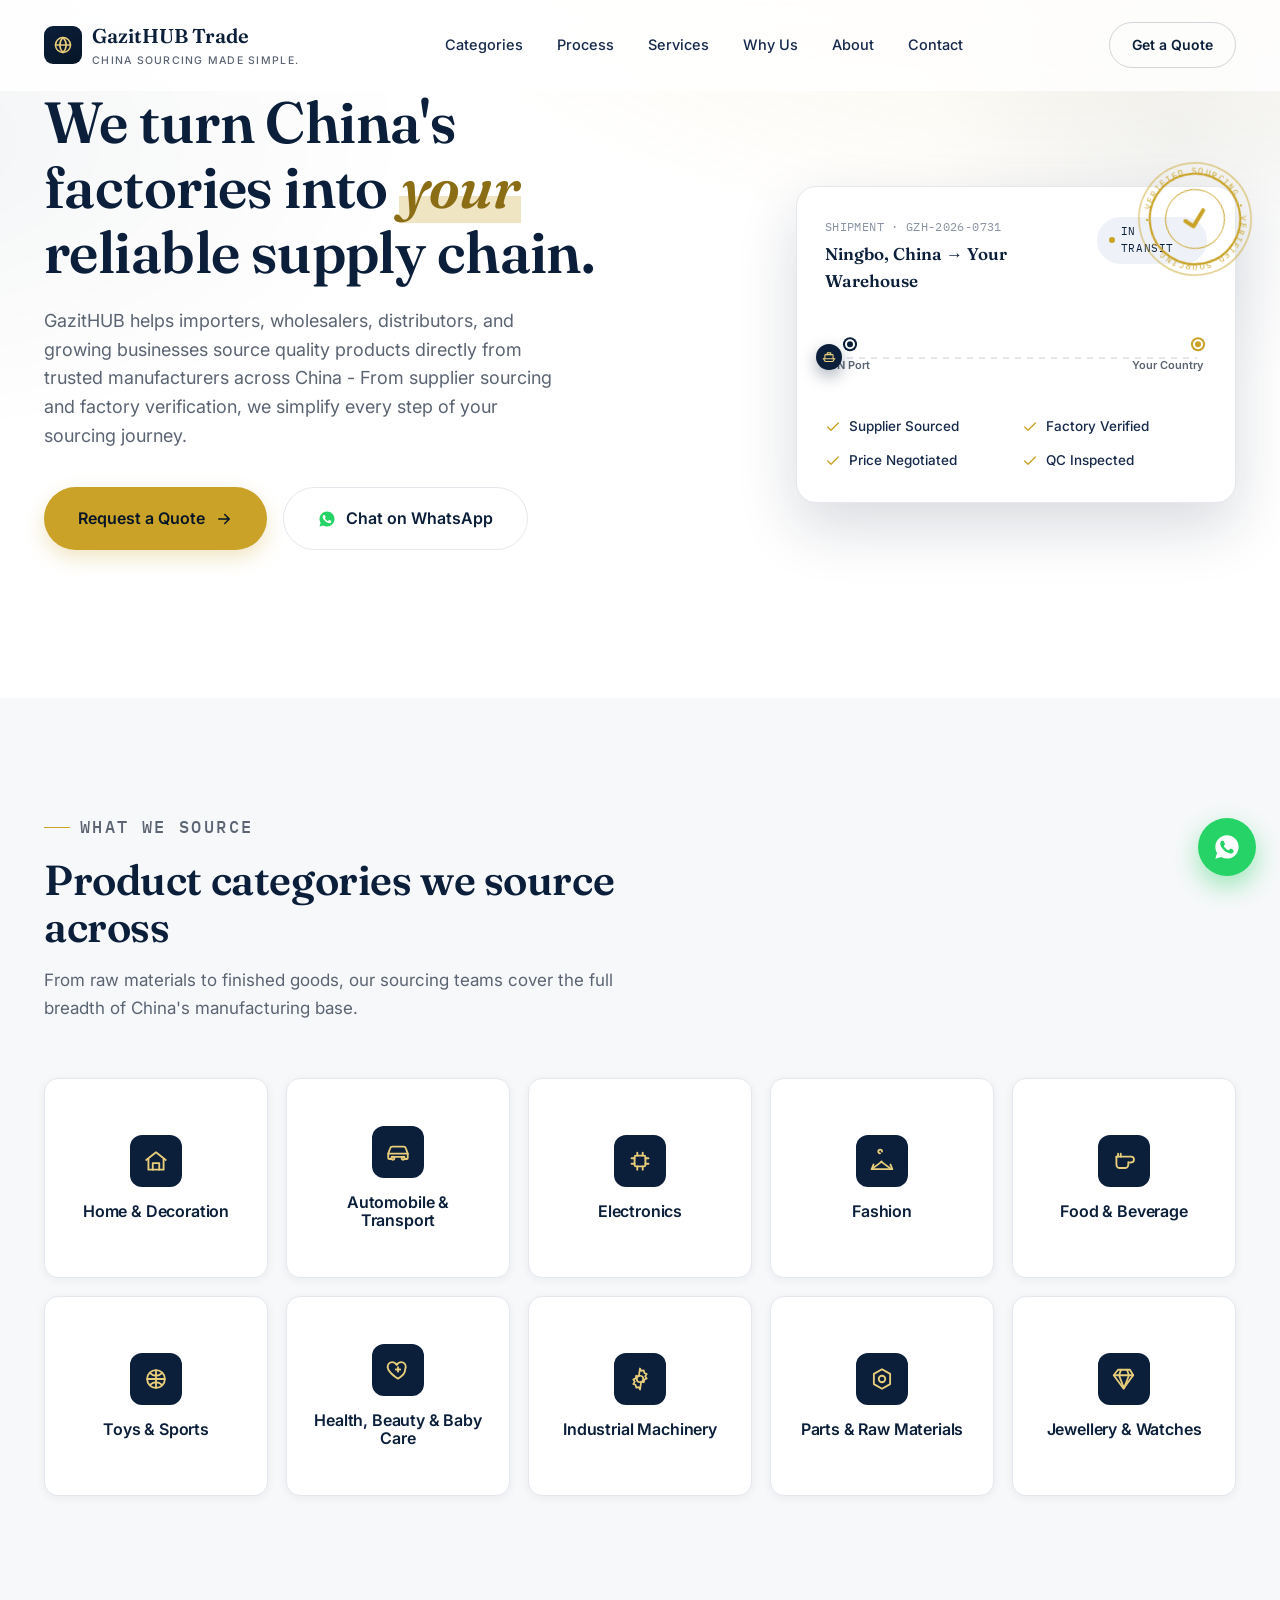
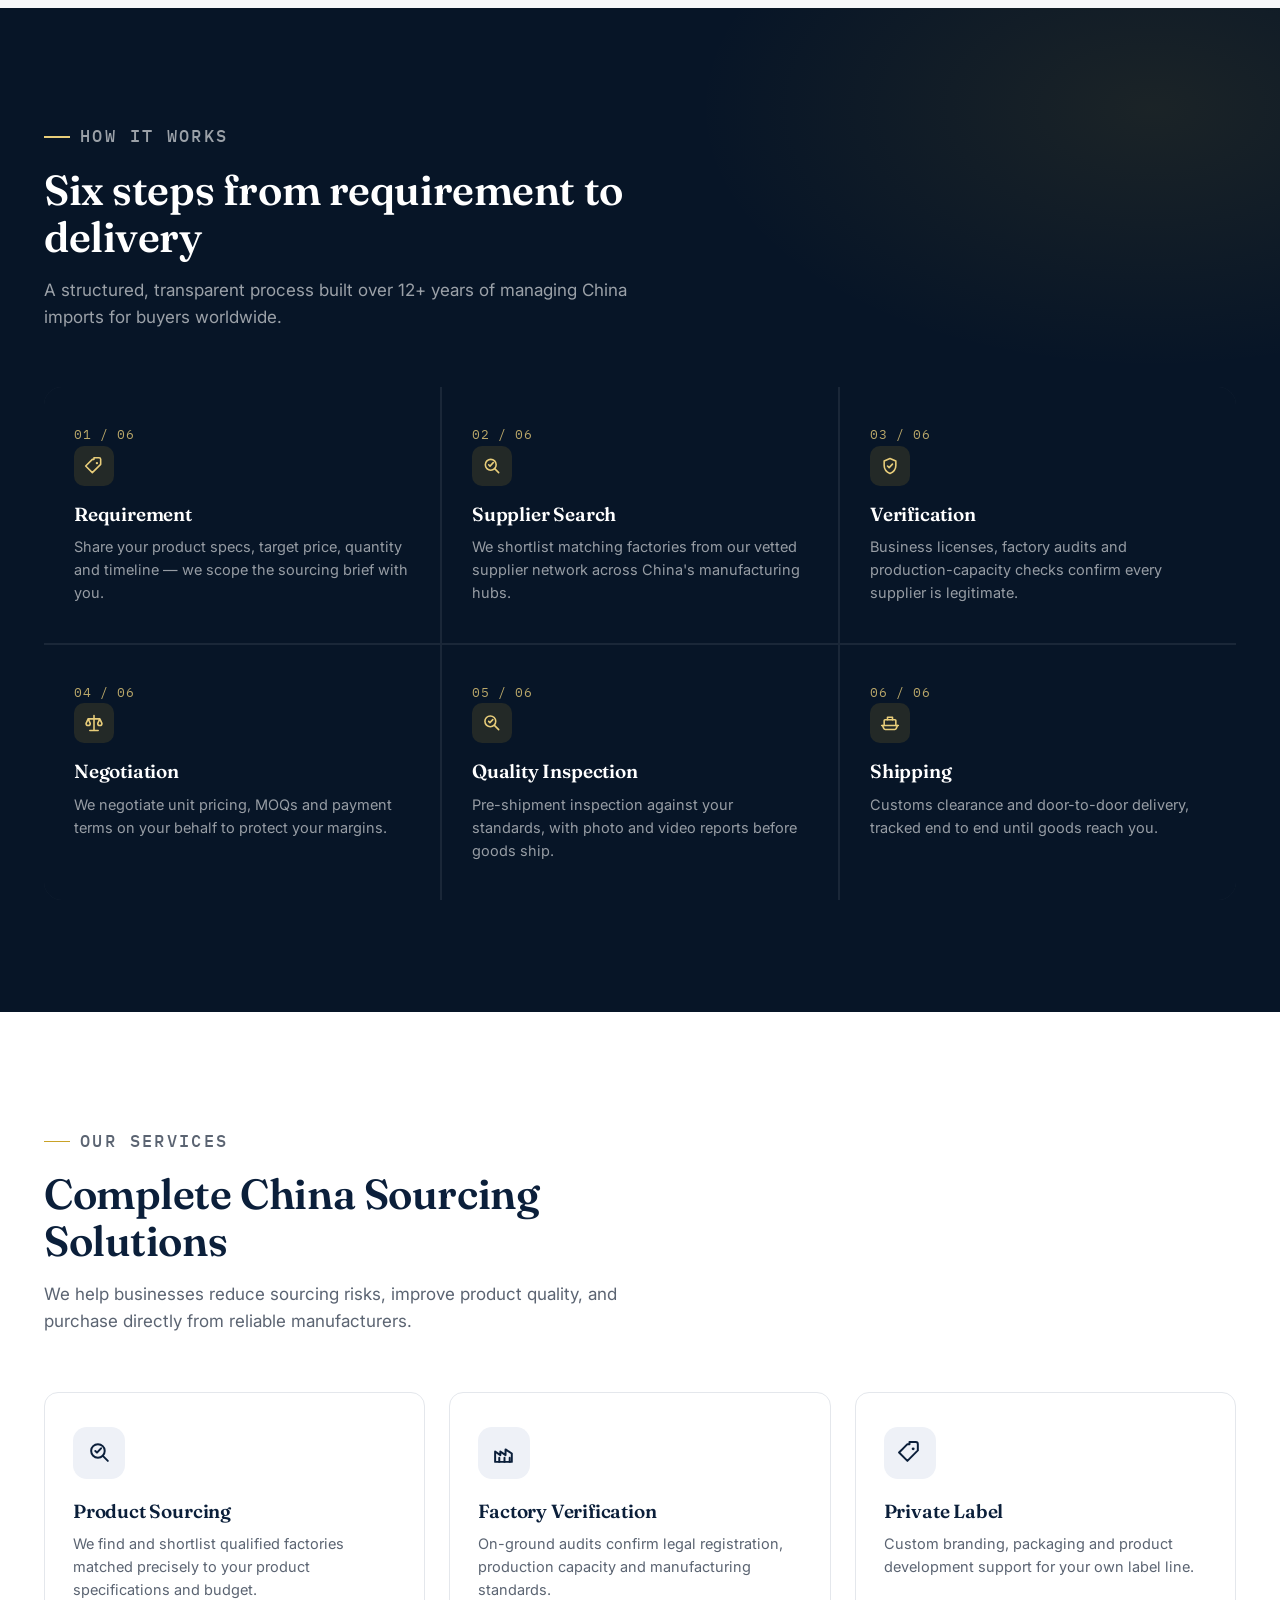
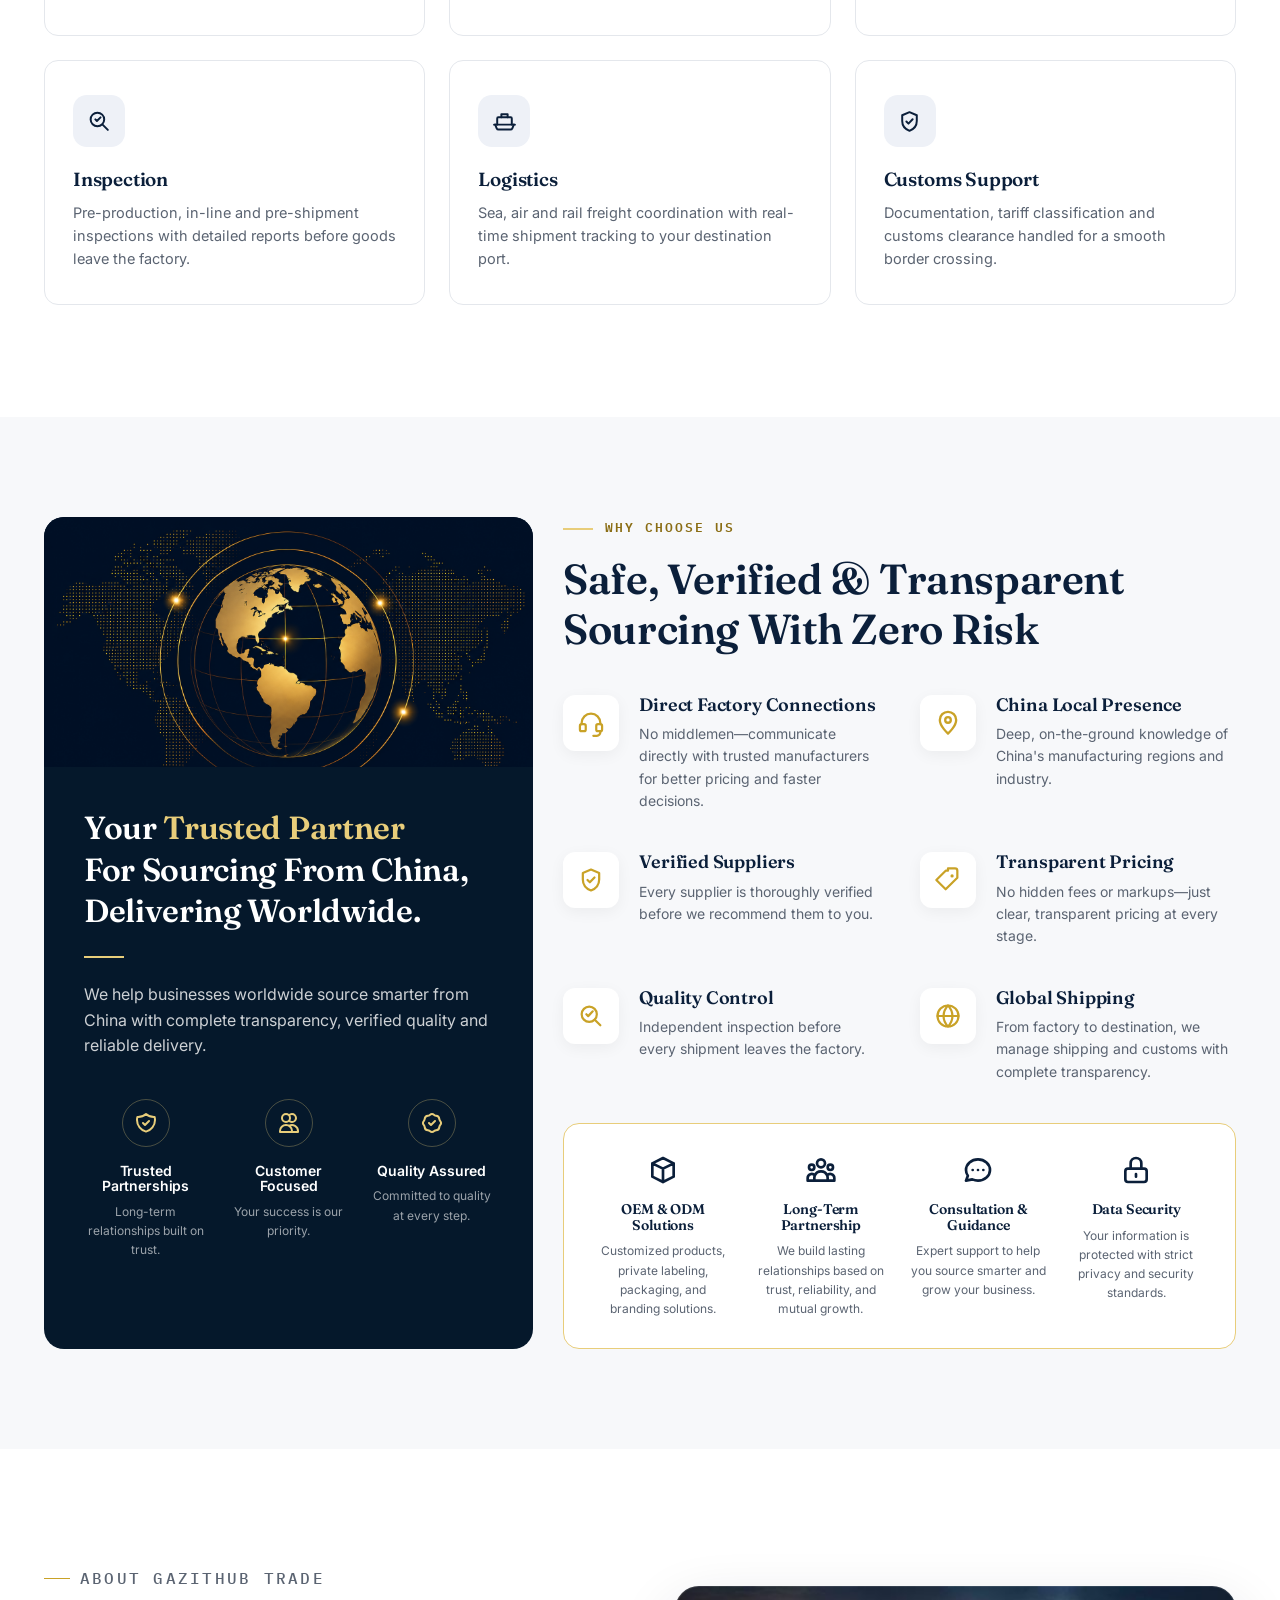
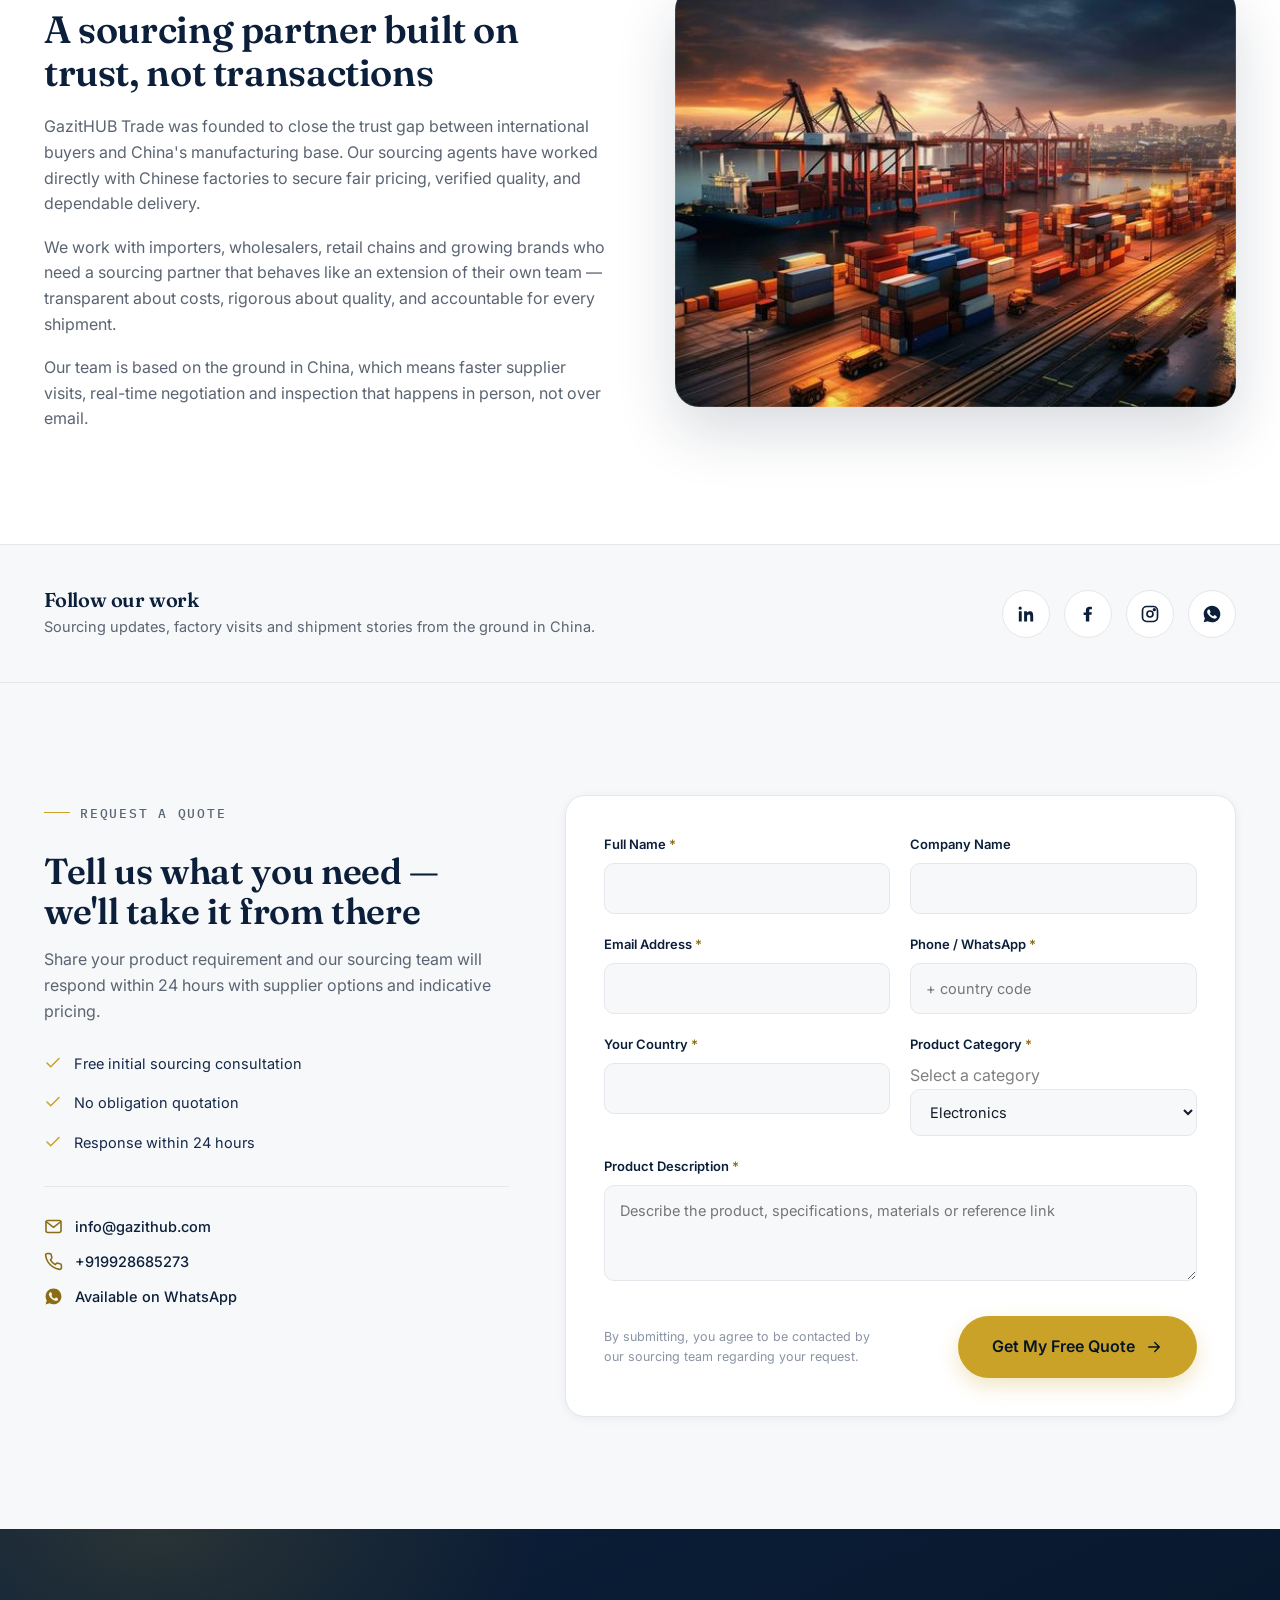
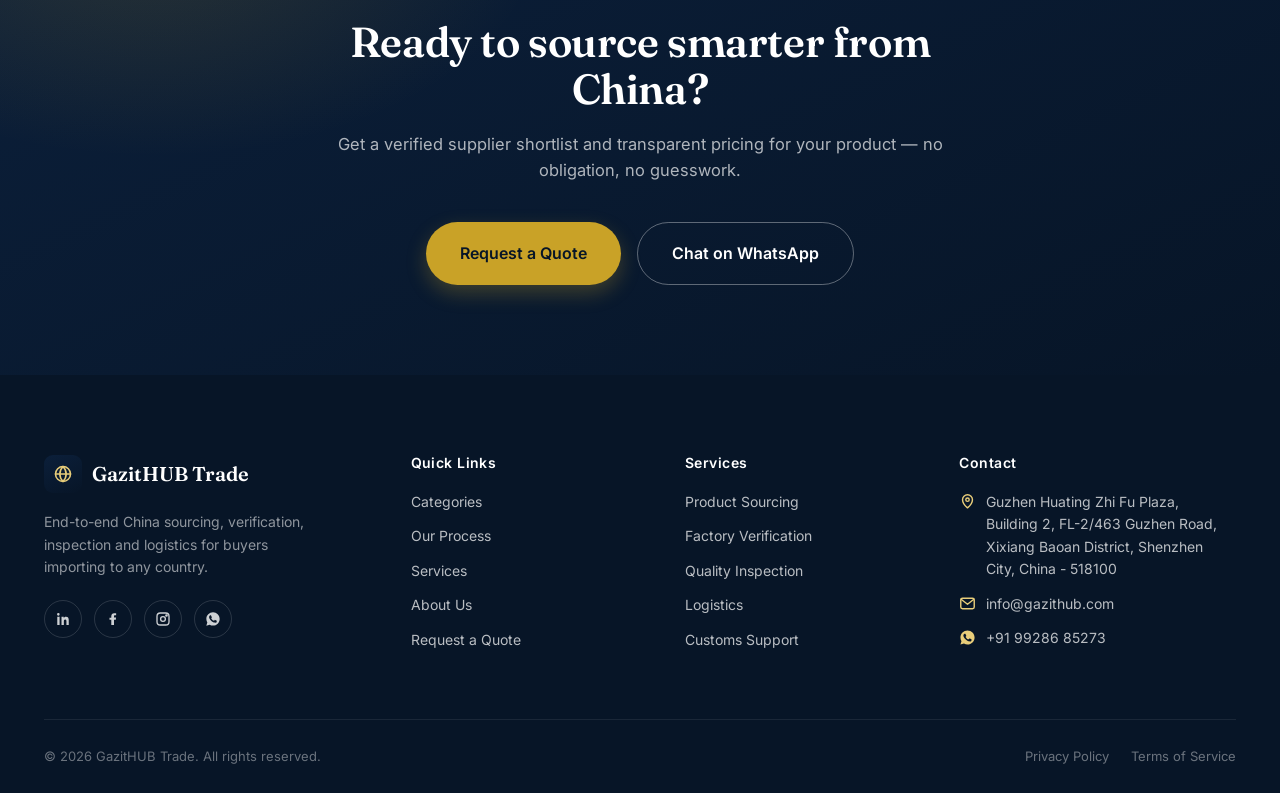
==== commit 45caa90d: "slitly changes" ====
--- a/index.html
+++ b/index.html
@@ -662,22 +662,36 @@
         <div class="why-left-panel" data-animate>
           <img src="globe.png" alt="Global Sourcing" class="why-left-globe">
           <div class="why-left-content">
-            <h2>Your <span style="color: #E8CD7A;">Trusted Partner</span><br>For Sourcing From China,<br>Delivering Worldwide.</h2>
+            <h2>Your <span style="color: #E8CD7A;">Trusted Partner</span><br>For Sourcing From China,<br>Delivering
+              Worldwide.</h2>
             <div style="width: 40px; height: 2px; background: #E8CD7A; margin-bottom: 24px;"></div>
-            <p>We help businesses worldwide source smarter from China with complete transparency, verified quality and reliable delivery.</p>
+            <p>We help businesses worldwide source smarter from China with complete transparency, verified quality and
+              reliable delivery.</p>
             <div class="why-left-stats">
               <div class="why-left-stat">
-                <div class="ic"><svg fill="none" stroke="currentColor" viewBox="0 0 24 24"><path stroke-linecap="round" stroke-linejoin="round" stroke-width="2" d="M9 12l2 2 4-4m5.618-4.016A11.955 11.955 0 0112 2.944a11.955 11.955 0 01-8.618 3.04A12.02 12.02 0 003 9c0 5.591 3.824 10.29 9 11.622 5.176-1.332 9-6.03 9-11.622 0-1.042-.133-2.052-.382-3.016z"></path></svg></div>
+                <div class="ic"><svg fill="none" stroke="currentColor" viewBox="0 0 24 24">
+                    <path stroke-linecap="round" stroke-linejoin="round" stroke-width="2"
+                      d="M9 12l2 2 4-4m5.618-4.016A11.955 11.955 0 0112 2.944a11.955 11.955 0 01-8.618 3.04A12.02 12.02 0 003 9c0 5.591 3.824 10.29 9 11.622 5.176-1.332 9-6.03 9-11.622 0-1.042-.133-2.052-.382-3.016z">
+                    </path>
+                  </svg></div>
                 <h4>Trusted Partnerships</h4>
                 <p>Long-term relationships built on trust.</p>
               </div>
               <div class="why-left-stat">
-                <div class="ic"><svg fill="none" stroke="currentColor" viewBox="0 0 24 24"><path stroke-linecap="round" stroke-linejoin="round" stroke-width="2" d="M12 4.354a4 4 0 110 5.292M15 21H3v-1a6 6 0 0112 0v1zm0 0h6v-1a6 6 0 00-9-5.197M13 7a4 4 0 11-8 0 4 4 0 018 0z"></path></svg></div>
+                <div class="ic"><svg fill="none" stroke="currentColor" viewBox="0 0 24 24">
+                    <path stroke-linecap="round" stroke-linejoin="round" stroke-width="2"
+                      d="M12 4.354a4 4 0 110 5.292M15 21H3v-1a6 6 0 0112 0v1zm0 0h6v-1a6 6 0 00-9-5.197M13 7a4 4 0 11-8 0 4 4 0 018 0z">
+                    </path>
+                  </svg></div>
                 <h4>Customer Focused</h4>
                 <p>Your success is our priority.</p>
               </div>
               <div class="why-left-stat">
-                <div class="ic"><svg fill="none" stroke="currentColor" viewBox="0 0 24 24"><path stroke-linecap="round" stroke-linejoin="round" stroke-width="2" d="M9 12l2 2 4-4M7.835 4.697a3.42 3.42 0 001.946-.806 3.42 3.42 0 014.438 0 3.42 3.42 0 001.946.806 3.42 3.42 0 013.138 3.138 3.42 3.42 0 00.806 1.946 3.42 3.42 0 010 4.438 3.42 3.42 0 00-.806 1.946 3.42 3.42 0 01-3.138 3.138 3.42 3.42 0 00-1.946.806 3.42 3.42 0 01-4.438 0 3.42 3.42 0 00-1.946-.806 3.42 3.42 0 01-3.138-3.138 3.42 3.42 0 00-.806-1.946 3.42 3.42 0 010-4.438 3.42 3.42 0 00.806-1.946 3.42 3.42 0 013.138-3.138z"></path></svg></div>
+                <div class="ic"><svg fill="none" stroke="currentColor" viewBox="0 0 24 24">
+                    <path stroke-linecap="round" stroke-linejoin="round" stroke-width="2"
+                      d="M9 12l2 2 4-4M7.835 4.697a3.42 3.42 0 001.946-.806 3.42 3.42 0 014.438 0 3.42 3.42 0 001.946.806 3.42 3.42 0 013.138 3.138 3.42 3.42 0 00.806 1.946 3.42 3.42 0 010 4.438 3.42 3.42 0 00-.806 1.946 3.42 3.42 0 01-3.138 3.138 3.42 3.42 0 00-1.946.806 3.42 3.42 0 01-4.438 0 3.42 3.42 0 00-1.946-.806 3.42 3.42 0 01-3.138-3.138 3.42 3.42 0 00-.806-1.946 3.42 3.42 0 010-4.438 3.42 3.42 0 00.806-1.946 3.42 3.42 0 013.138-3.138z">
+                    </path>
+                  </svg></div>
                 <h4>Quality Assured</h4>
                 <p>Committed to quality at every step.</p>
               </div>
@@ -691,70 +705,100 @@
             <span class="eyebrow">Why Choose Us</span>
             <h2>Safe, Verified & Transparent<br>Sourcing With Zero Risk</h2>
           </div>
-          
+
           <div class="why-right-grid">
             <div class="why-right-item">
-              <div class="ic"><svg viewBox="0 0 24 24"><use href="#ic-pin" /></svg></div>
+              <div class="ic"><svg viewBox="0 0 24 24">
+                  <use href="#ic-headset" />
+                </svg></div>
+              <div>
+                <h4>Direct Factory Connections</h4>
+                <p>No middlemen—communicate directly with trusted manufacturers for better pricing and faster decisions.
+                </p>
+              </div>
+            </div>
+
+            <div class="why-right-item">
+              <div class="ic"><svg viewBox="0 0 24 24">
+                  <use href="#ic-pin" />
+                </svg></div>
               <div>
                 <h4>China Local Presence</h4>
                 <p>Deep, on-the-ground knowledge of China's manufacturing regions and industry.</p>
               </div>
             </div>
             <div class="why-right-item">
-              <div class="ic"><svg viewBox="0 0 24 24"><use href="#ic-shield" /></svg></div>
+              <div class="ic"><svg viewBox="0 0 24 24">
+                  <use href="#ic-shield" />
+                </svg></div>
               <div>
                 <h4>Verified Suppliers</h4>
-                <p>Every factory is audited before we recommend it to you.</p>
+                <p>Every supplier is thoroughly verified before we recommend them to you.</p>
               </div>
             </div>
             <div class="why-right-item">
-              <div class="ic"><svg viewBox="0 0 24 24"><use href="#ic-tag" /></svg></div>
+              <div class="ic"><svg viewBox="0 0 24 24">
+                  <use href="#ic-tag" />
+                </svg></div>
               <div>
                 <h4>Transparent Pricing</h4>
-                <p>No hidden margins — clear costs at every stage of the deal.</p>
+                <p>No hidden fees or markups—just clear, transparent pricing at every stage.</p>
               </div>
             </div>
             <div class="why-right-item">
-              <div class="ic"><svg viewBox="0 0 24 24"><use href="#ic-search" /></svg></div>
+              <div class="ic"><svg viewBox="0 0 24 24">
+                  <use href="#ic-search" />
+                </svg></div>
               <div>
                 <h4>Quality Control</h4>
                 <p>Independent inspection before every shipment leaves the factory.</p>
               </div>
             </div>
             <div class="why-right-item">
-              <div class="ic"><svg viewBox="0 0 24 24"><use href="#ic-globe" /></svg></div>
+              <div class="ic"><svg viewBox="0 0 24 24">
+                  <use href="#ic-globe" />
+                </svg></div>
               <div>
                 <h4>Global Shipping</h4>
-                <p>Reliable freight and customs coordination to over 60 countries.</p>
-              </div>
-            </div>
-            <div class="why-right-item">
-              <div class="ic"><svg viewBox="0 0 24 24"><use href="#ic-headset" /></svg></div>
-              <div>
-                <h4>Dedicated Support</h4>
-                <p>A single point of contact managing your order start to finish.</p>
-              </div>
-            </div>
+                <p>From factory to destination, we manage shipping and customs with complete transparency.</p>
+              </div>
+            </div>
+
           </div>
 
           <div class="why-bottom-box">
             <div class="wb-item">
-              <div class="ic"><svg fill="none" stroke="currentColor" viewBox="0 0 24 24"><path stroke-linecap="round" stroke-linejoin="round" stroke-width="2" d="M20 7l-8-4-8 4m16 0l-8 4m8-4v10l-8 4m0-10L4 7m8 4v10M4 7v10l8 4"></path></svg></div>
+              <div class="ic"><svg fill="none" stroke="currentColor" viewBox="0 0 24 24">
+                  <path stroke-linecap="round" stroke-linejoin="round" stroke-width="2"
+                    d="M20 7l-8-4-8 4m16 0l-8 4m8-4v10l-8 4m0-10L4 7m8 4v10M4 7v10l8 4"></path>
+                </svg></div>
               <h4>OEM & ODM Solutions</h4>
               <p>Customized products, private labeling, packaging, and branding solutions.</p>
             </div>
             <div class="wb-item">
-              <div class="ic"><svg fill="none" stroke="currentColor" viewBox="0 0 24 24"><path stroke-linecap="round" stroke-linejoin="round" stroke-width="2" d="M17 20h5v-2a3 3 0 00-5.356-1.857M17 20H7m10 0v-2c0-.656-.126-1.283-.356-1.857M7 20H2v-2a3 3 0 015.356-1.857M7 20v-2c0-.656.126-1.283.356-1.857m0 0a5.002 5.002 0 019.288 0M15 7a3 3 0 11-6 0 3 3 0 016 0zm6 3a2 2 0 11-4 0 2 2 0 014 0zM7 10a2 2 0 11-4 0 2 2 0 014 0z"></path></svg></div>
+              <div class="ic"><svg fill="none" stroke="currentColor" viewBox="0 0 24 24">
+                  <path stroke-linecap="round" stroke-linejoin="round" stroke-width="2"
+                    d="M17 20h5v-2a3 3 0 00-5.356-1.857M17 20H7m10 0v-2c0-.656-.126-1.283-.356-1.857M7 20H2v-2a3 3 0 015.356-1.857M7 20v-2c0-.656.126-1.283.356-1.857m0 0a5.002 5.002 0 019.288 0M15 7a3 3 0 11-6 0 3 3 0 016 0zm6 3a2 2 0 11-4 0 2 2 0 014 0zM7 10a2 2 0 11-4 0 2 2 0 014 0z">
+                  </path>
+                </svg></div>
               <h4>Long-Term Partnership</h4>
               <p>We build lasting relationships based on trust, reliability, and mutual growth.</p>
             </div>
             <div class="wb-item">
-              <div class="ic"><svg fill="none" stroke="currentColor" viewBox="0 0 24 24"><path stroke-linecap="round" stroke-linejoin="round" stroke-width="2" d="M8 12h.01M12 12h.01M16 12h.01M21 12c0 4.418-4.03 8-9 8a9.863 9.863 0 01-4.255-.949L3 20l1.395-3.72C3.512 15.042 3 13.574 3 12c0-4.418 4.03-8 9-8s9 3.582 9 8z"></path></svg></div>
+              <div class="ic"><svg fill="none" stroke="currentColor" viewBox="0 0 24 24">
+                  <path stroke-linecap="round" stroke-linejoin="round" stroke-width="2"
+                    d="M8 12h.01M12 12h.01M16 12h.01M21 12c0 4.418-4.03 8-9 8a9.863 9.863 0 01-4.255-.949L3 20l1.395-3.72C3.512 15.042 3 13.574 3 12c0-4.418 4.03-8 9-8s9 3.582 9 8z">
+                  </path>
+                </svg></div>
               <h4>Consultation & Guidance</h4>
               <p>Expert support to help you source smarter and grow your business.</p>
             </div>
             <div class="wb-item">
-              <div class="ic"><svg fill="none" stroke="currentColor" viewBox="0 0 24 24"><path stroke-linecap="round" stroke-linejoin="round" stroke-width="2" d="M12 15v2m-6 4h12a2 2 0 002-2v-6a2 2 0 00-2-2H6a2 2 0 00-2 2v6a2 2 0 002 2zm10-10V7a4 4 0 00-8 0v4h8z"></path></svg></div>
+              <div class="ic"><svg fill="none" stroke="currentColor" viewBox="0 0 24 24">
+                  <path stroke-linecap="round" stroke-linejoin="round" stroke-width="2"
+                    d="M12 15v2m-6 4h12a2 2 0 002-2v-6a2 2 0 00-2-2H6a2 2 0 00-2 2v6a2 2 0 002 2zm10-10V7a4 4 0 00-8 0v4h8z">
+                  </path>
+                </svg></div>
               <h4>Data Security</h4>
               <p>Your information is protected with strict privacy and security standards.</p>
             </div>
@@ -1015,4 +1059,4 @@
   <script src="script.js"></script>
 </body>
 
-</html>
+</html>
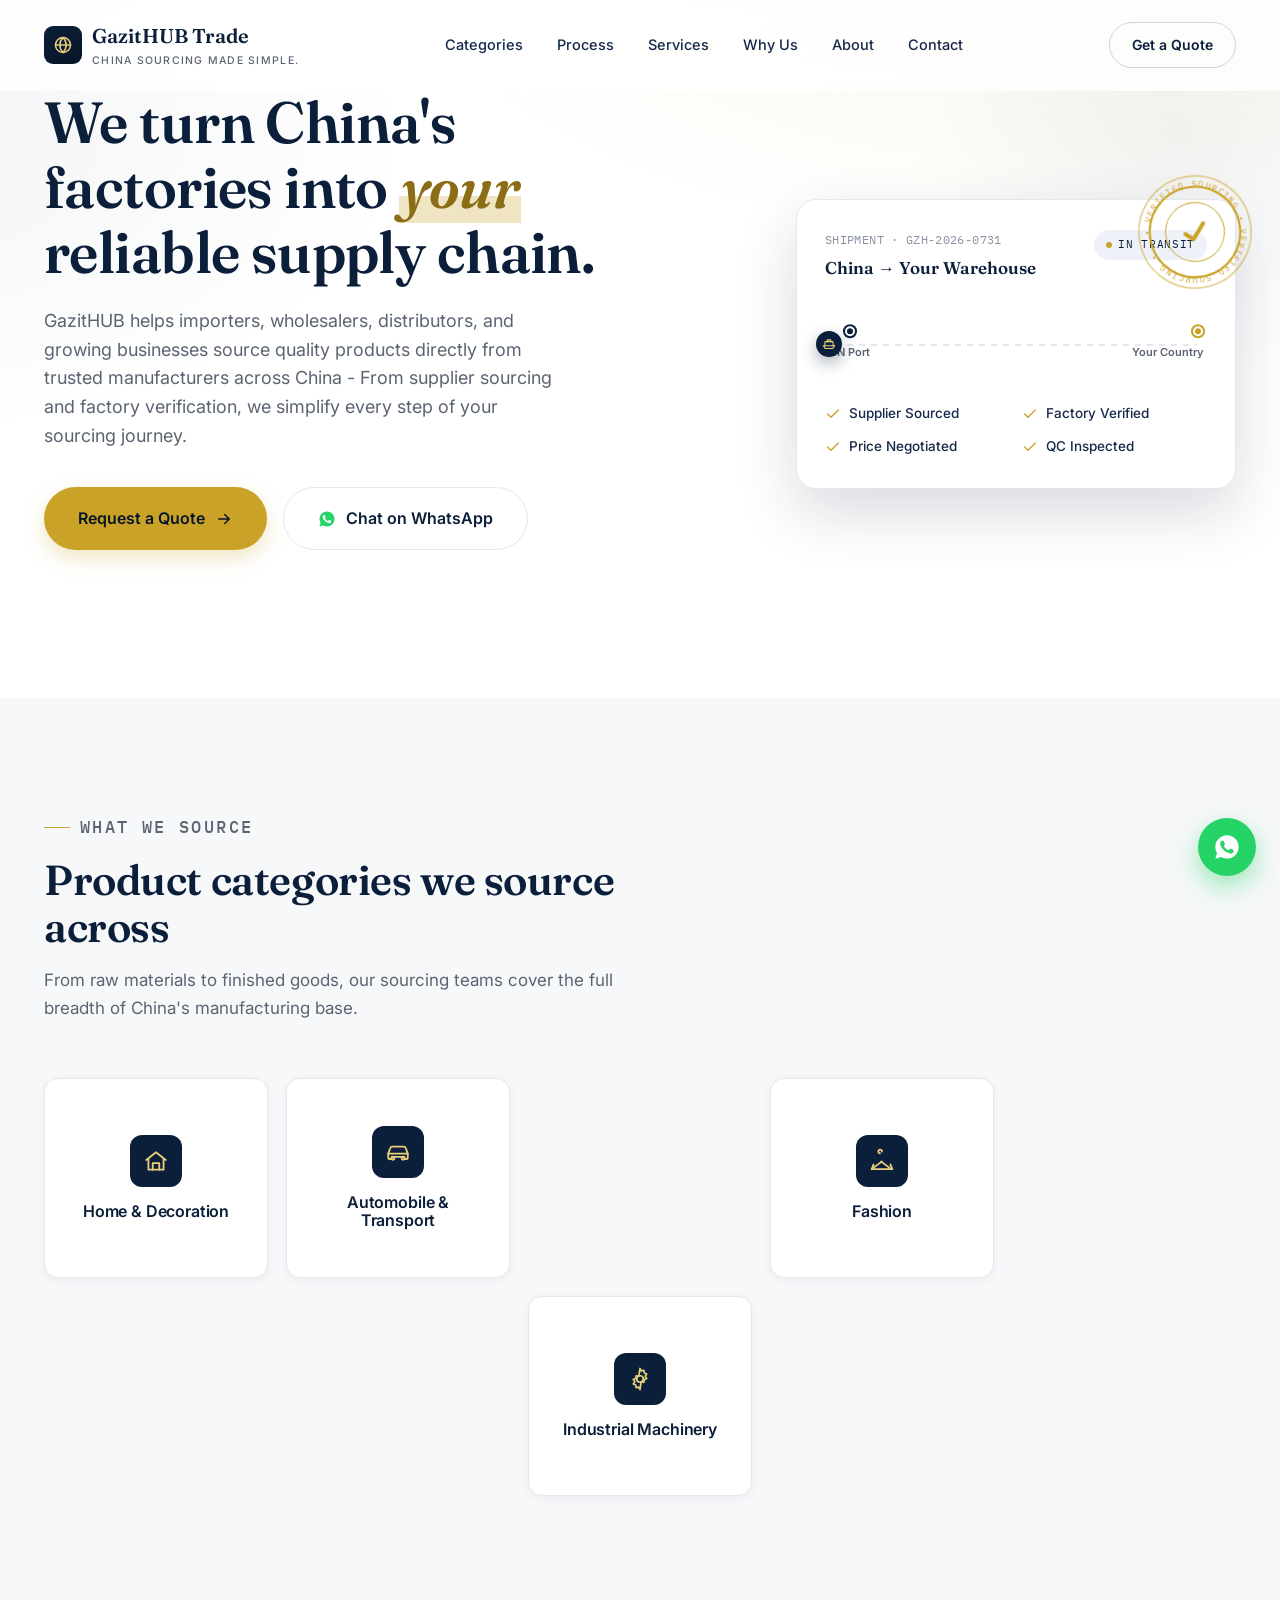
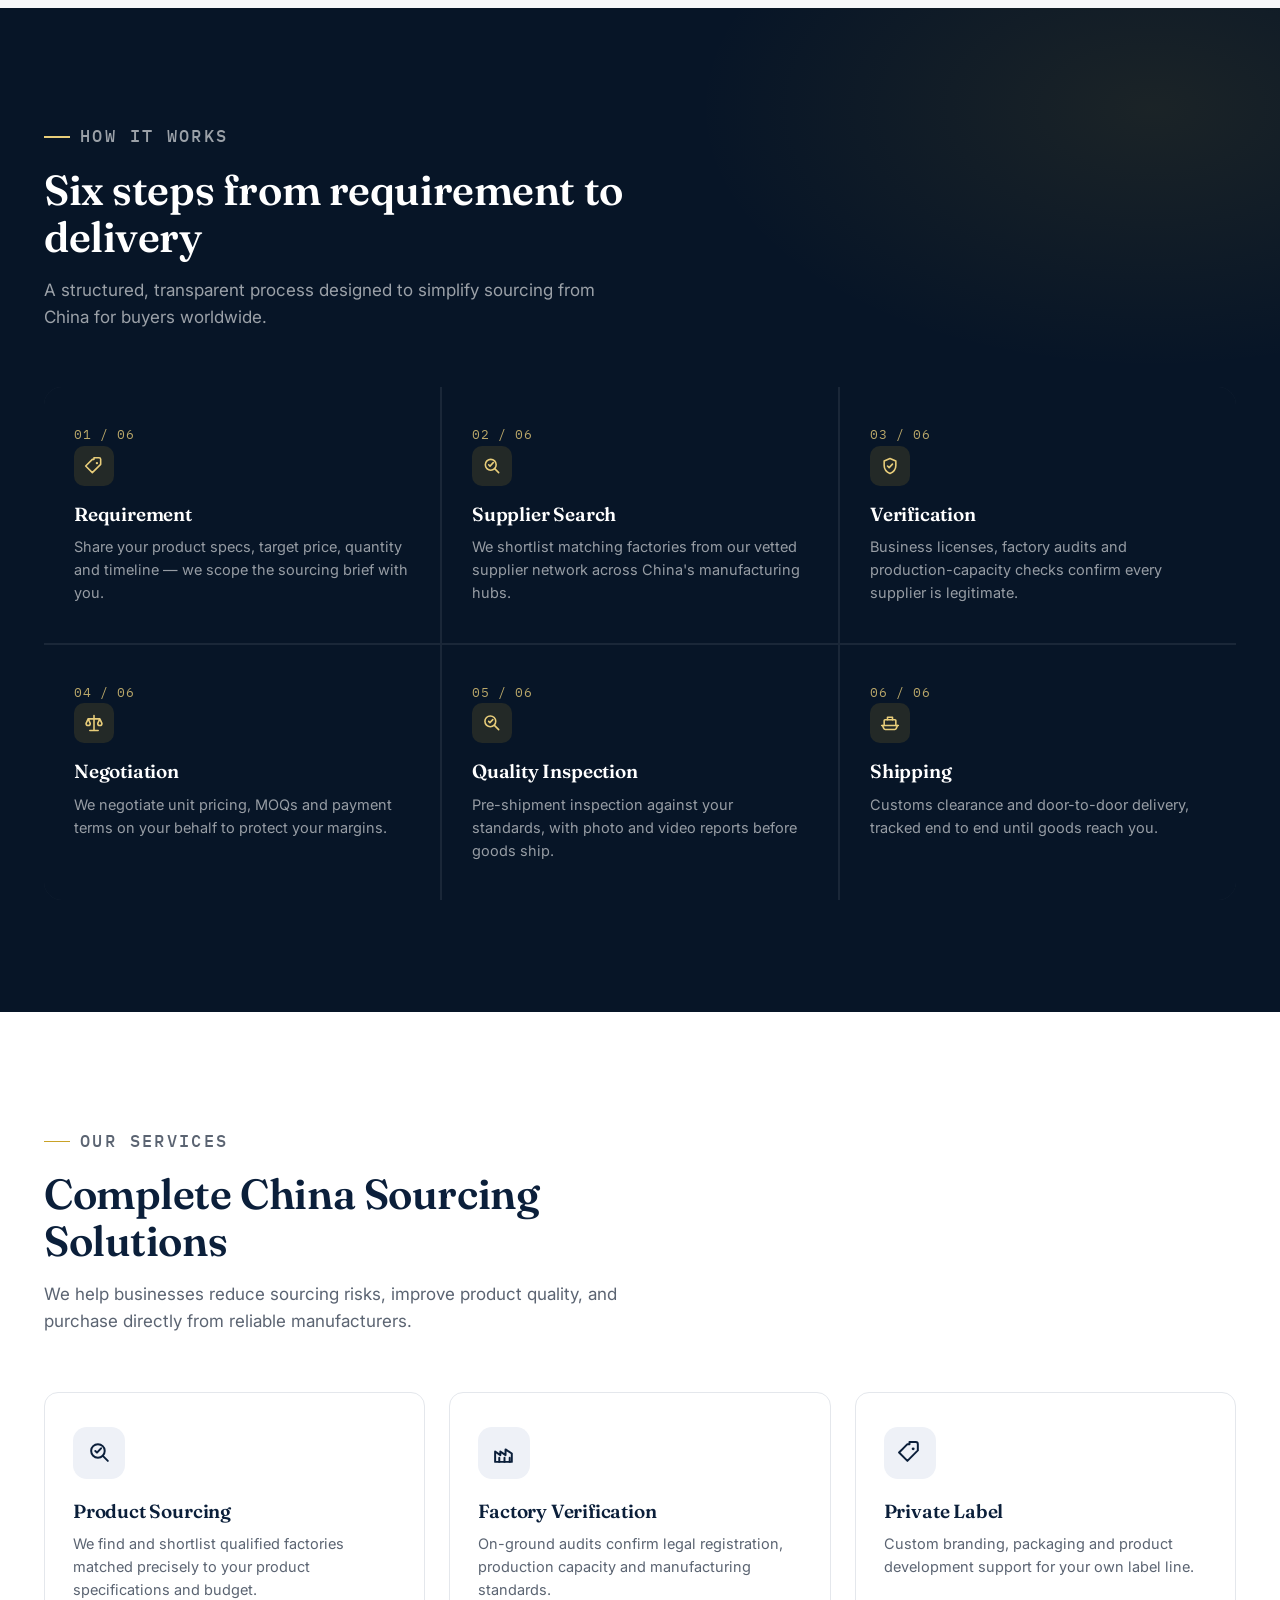
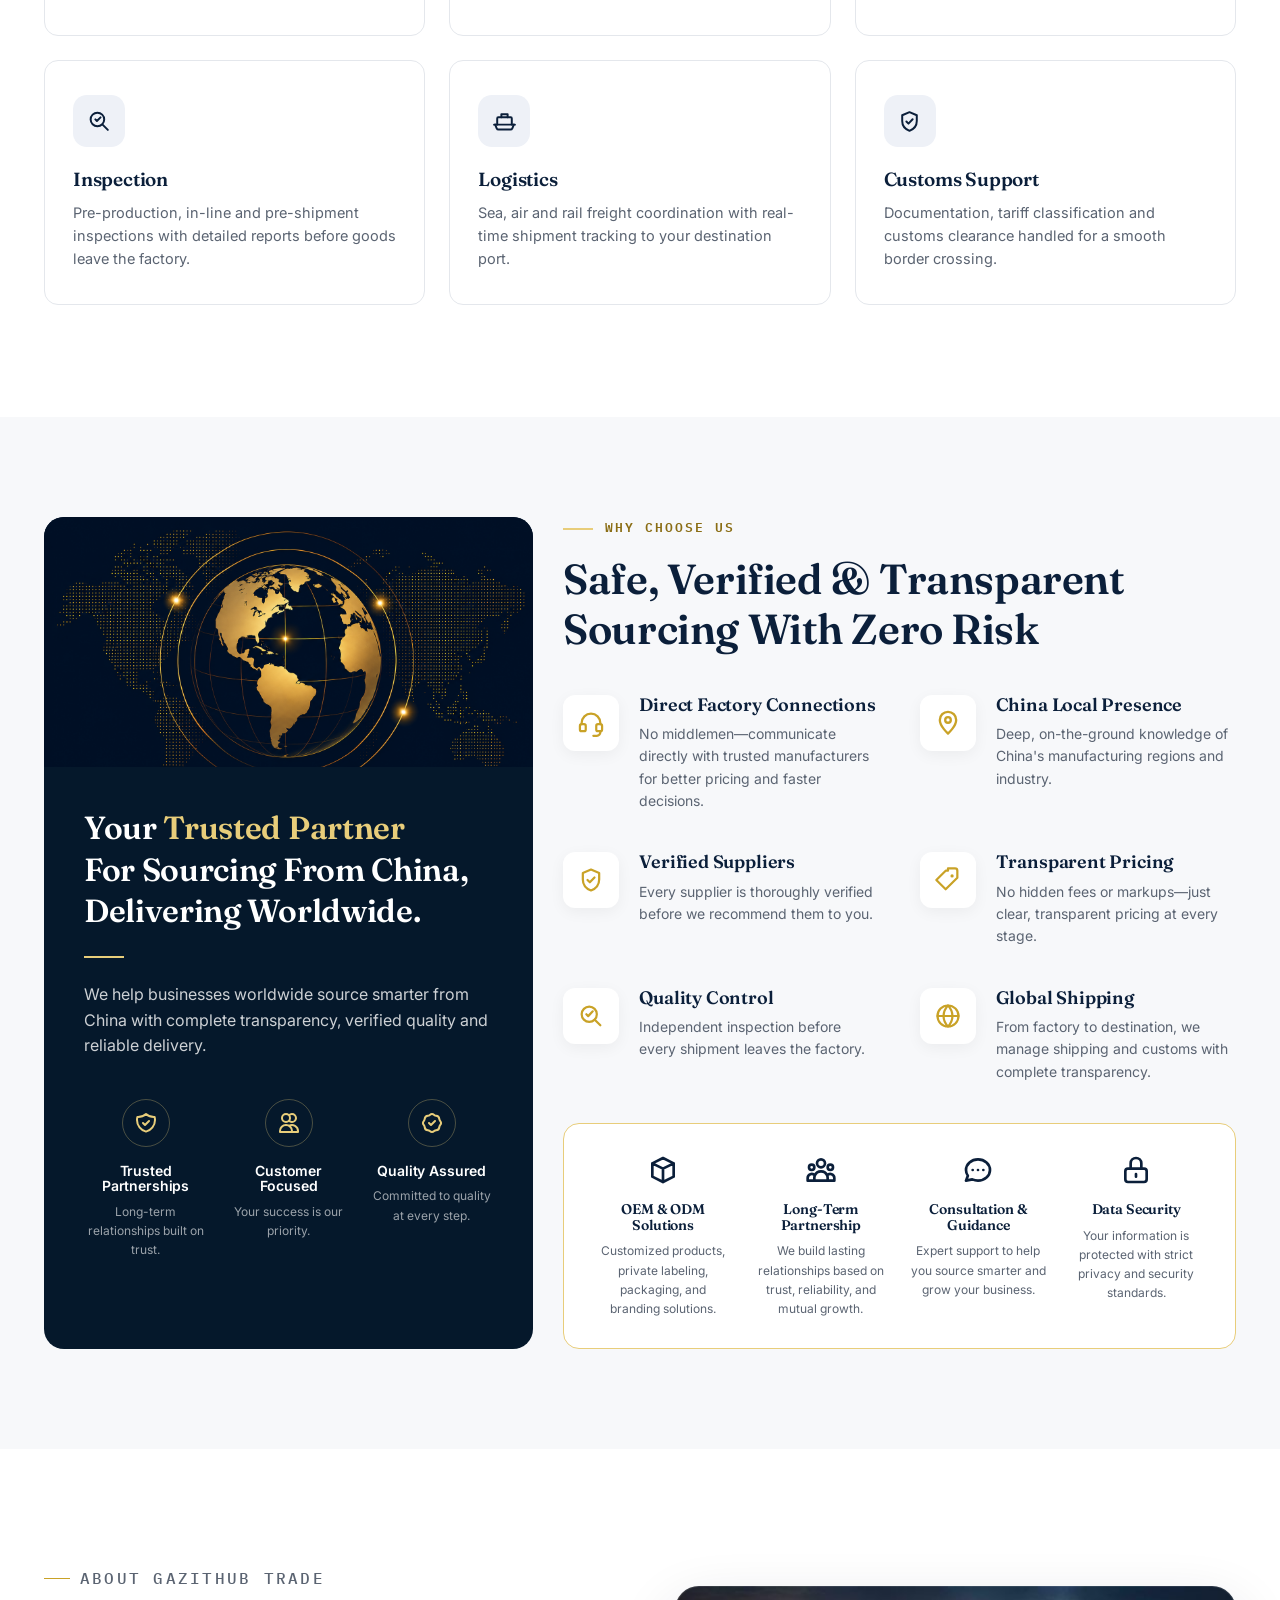
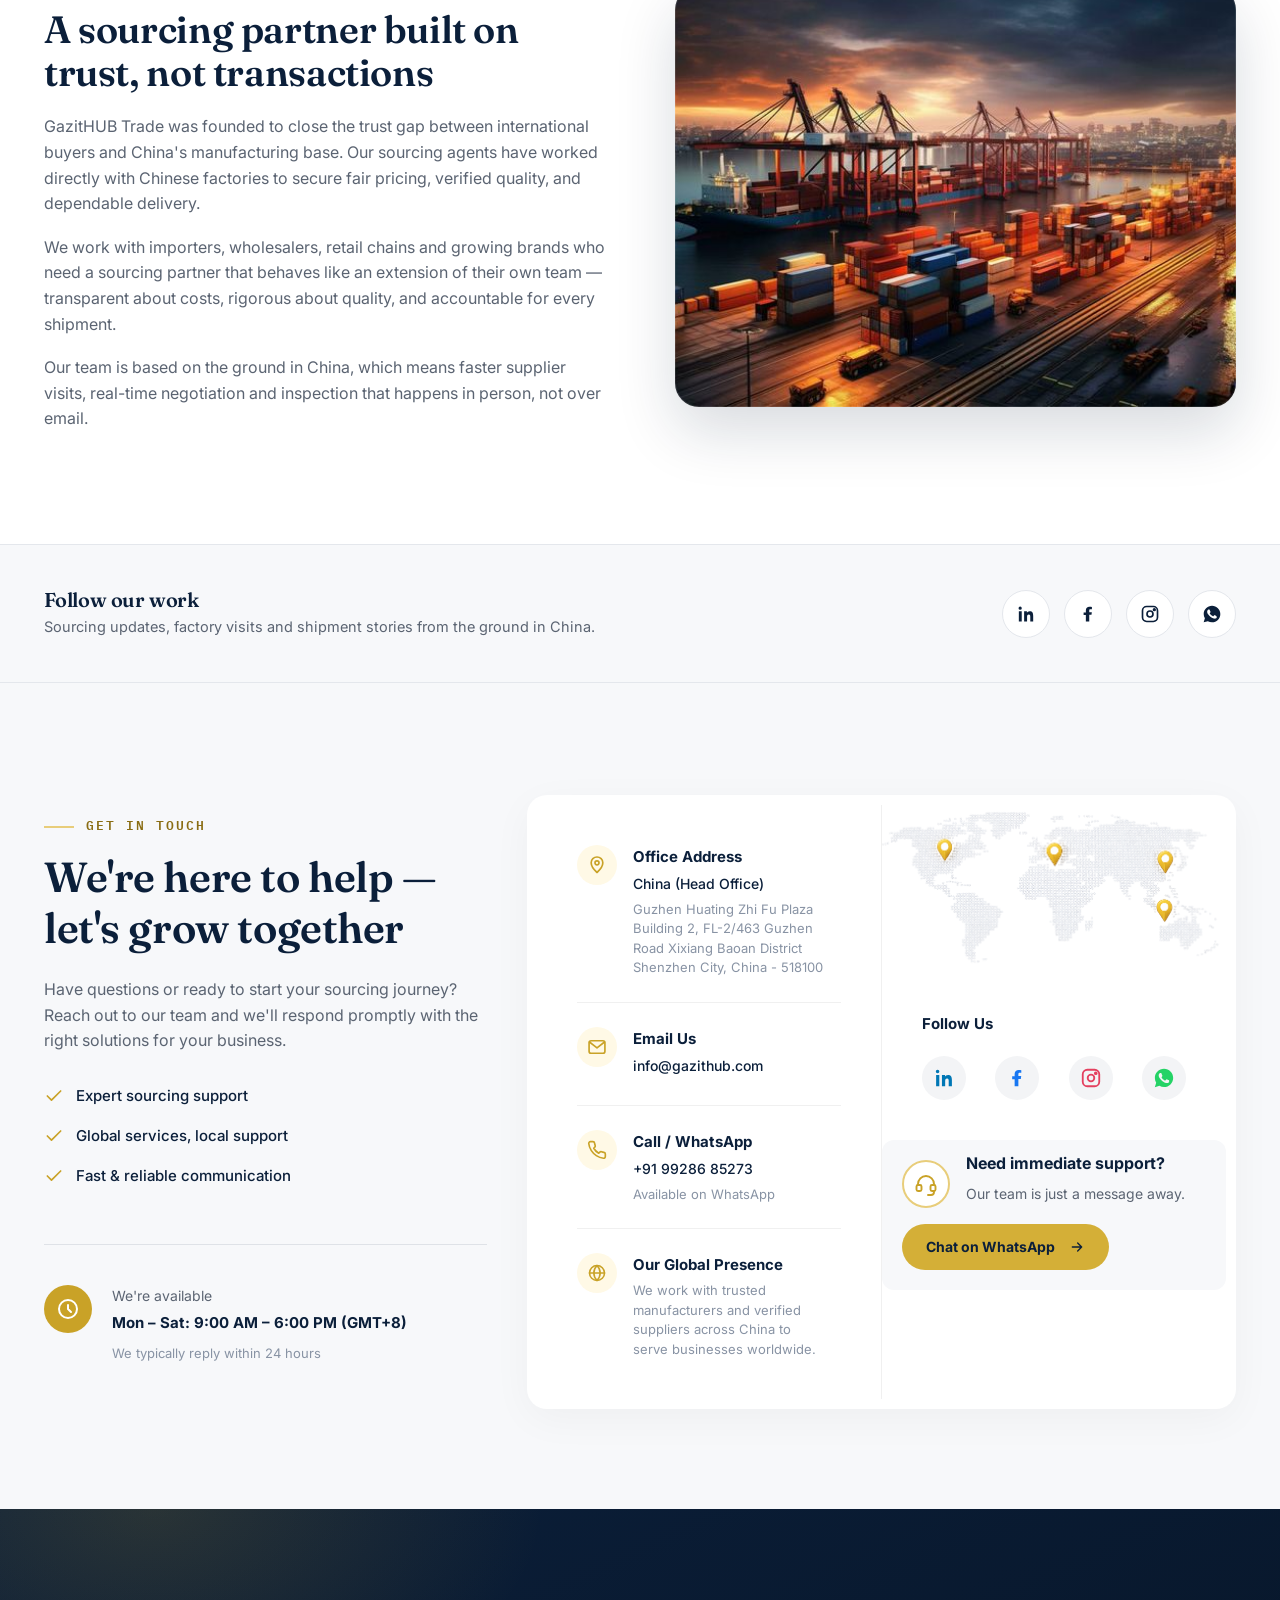
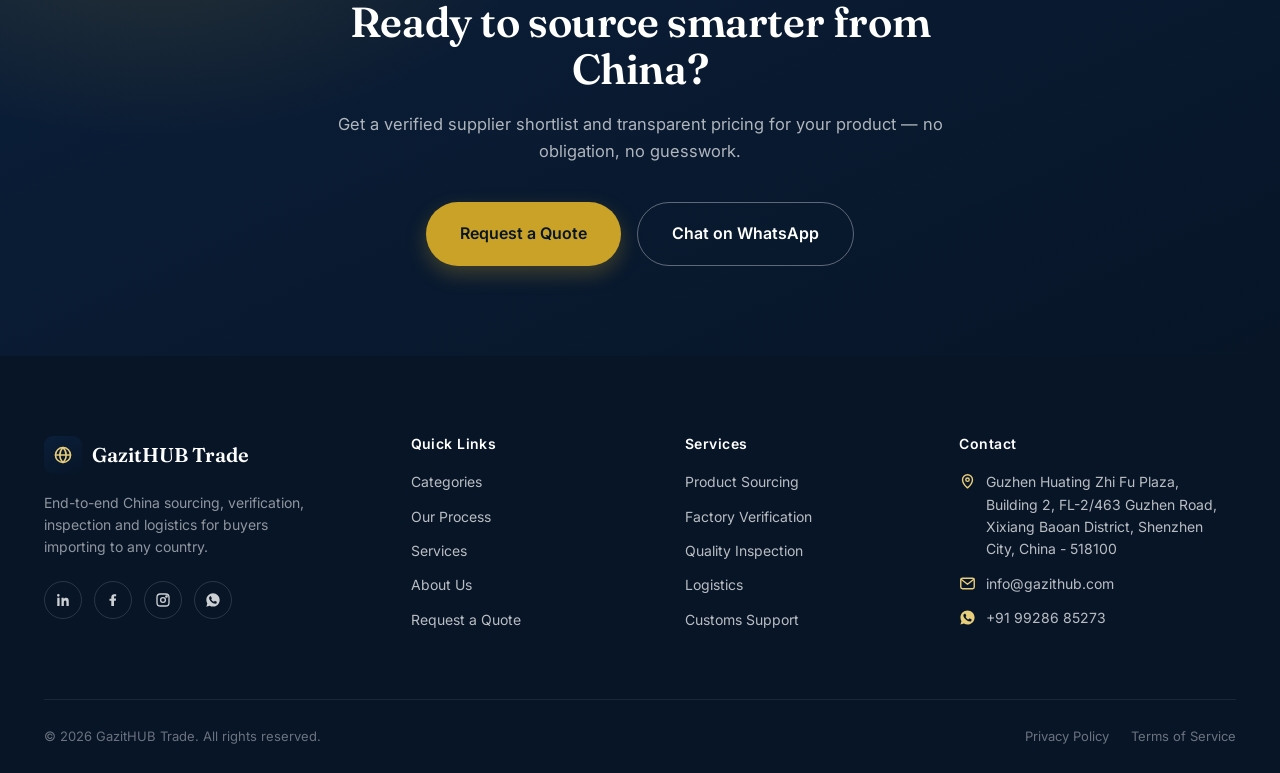
==== commit bc5818ab: "live website" ====
--- a/index.html
+++ b/index.html
@@ -9,41 +9,71 @@
     content="GazitHUB Trade helps international buyers import from China with confidence — supplier verification, price negotiation, quality inspection, shipping and customs support, backed by extensive on-the-ground sourcing experience.">
   <meta name="keywords"
     content="China sourcing agent, import from China, supplier verification, quality inspection China, sourcing company, China trading company, product sourcing agent">
+  <meta name="author" content="GazitHUB Trade">
   <meta name="robots" content="index, follow">
-  <link rel="canonical" href="#">
+  <link rel="canonical" href="https://www.gazithub.com/">
+
+  <!-- Security -->
+  <meta http-equiv="X-Content-Type-Options" content="nosniff">
+  <meta http-equiv="X-Frame-Options" content="SAMEORIGIN">
+  <meta http-equiv="Referrer-Policy" content="strict-origin-when-cross-origin">
 
   <!-- Open Graph -->
   <meta property="og:type" content="website">
   <meta property="og:site_name" content="GazitHUB Trade">
   <meta property="og:title" content="GazitHUB Trade | China Sourcing &amp; End-to-End Import Solutions">
   <meta property="og:description"
-    content="sourcing, verifying and shipping products from China to buyers worldwide. Request a quote in minutes.">
-  <meta property="og:url" content="#">
+    content="GazitHUB Trade helps international buyers source from China with confidence — supplier verification, quality inspection, shipping and customs support.">
+  <meta property="og:url" content="https://www.gazithub.com/">
+  <meta property="og:image" content="https://www.gazithub.com/trade.jpg">
+  <meta property="og:image:width" content="1200">
+  <meta property="og:image:height" content="630">
+  <meta property="og:locale" content="en_US">
+
+  <!-- Twitter Cards -->
   <meta name="twitter:card" content="summary_large_image">
+  <meta name="twitter:title" content="GazitHUB Trade | China Sourcing &amp; Import Solutions">
+  <meta name="twitter:description"
+    content="Source from China with confidence. Supplier verification, quality inspection, shipping and customs support for international buyers.">
+  <meta name="twitter:image" content="https://www.gazithub.com/trade.jpg">
+
   <meta name="theme-color" content="#0B1F3A">
 
+  <!-- Favicon -->
+  <link rel="icon" type="image/svg+xml" href="favicon.svg">
+  <link rel="icon" type="image/png" href="favicon.png" sizes="32x32">
+  <link rel="apple-touch-icon" href="favicon.png">
+
+  <!-- Non-render-blocking font loading -->
   <link rel="preconnect" href="https://fonts.googleapis.com">
   <link rel="preconnect" href="https://fonts.gstatic.com" crossorigin>
   <link
     href="https://fonts.googleapis.com/css2?family=Fraunces:ital,opsz,wght@0,9..144,500;0,9..144,600;0,9..144,700;1,9..144,500&amp;family=Inter:wght@400;500;600;700;800&amp;family=IBM+Plex+Mono:wght@400;500&amp;display=swap"
-    rel="stylesheet">
-
+    rel="stylesheet" media="print" onload="this.media='all'">
+  <noscript>
+    <link
+      href="https://fonts.googleapis.com/css2?family=Fraunces:ital,opsz,wght@0,9..144,500;0,9..144,600;0,9..144,700;1,9..144,500&family=Inter:wght@400;500;600;700;800&family=IBM+Plex+Mono:wght@400;500&display=swap"
+      rel="stylesheet">
+  </noscript>
+
+  <!-- Structured Data (Schema.org) -->
   <script type="application/ld+json">
 {
   "@context": "https://schema.org",
   "@type": "Organization",
   "name": "GazitHUB Trade",
-  "url": "#",
+  "url": "https://www.gazithub.com/",
+  "logo": "https://www.gazithub.com/favicon.svg",
   "description": "China sourcing agent offering supplier verification, price negotiation, quality inspection, shipping and customs support for international buyers.",
   "foundingDate": "2013",
   "sameAs": [
-    "https://www.linkedin.com/",
-    "https://www.facebook.com/",
-    "https://www.instagram.com/",
-    "https://www.youtube.com/"
+    "https://www.linkedin.com/in/dayal-singh-rathore-0a515732",
+    "https://www.facebook.com/share/14iQBQKWkpb",
+    "https://www.instagram.com/gazithubs"
   ],
   "contactPoint": {
     "@type": "ContactPoint",
+    "telephone": "+91-99286-85273",
     "contactType": "sales",
     "areaServed": "Worldwide",
     "availableLanguage": ["English"]
@@ -270,7 +300,7 @@
   <!-- ============ HEADER ============ -->
   <header id="siteHeader">
     <div class="nav-inner">
-      <a href="#" class="logo" aria-label="GazitHUB Trade home">
+      <a href="#main" class="logo" aria-label="GazitHUB Trade home">
         <span class="mark"><svg viewBox="0 0 24 24" aria-hidden="true">
             <use href="#ic-globe" />
           </svg></span>
@@ -282,10 +312,10 @@
         <a href="#services">Services</a>
         <a href="#why">Why Us</a>
         <a href="#about">About</a>
-        <a href="#quote">Contact</a>
+        <a href="#contact">Contact</a>
       </nav>
       <div class="nav-cta">
-        <a href="#quote" class="btn btn-outline" style="padding:11px 22px;font-size:14px;">Get a Quote</a>
+        <a href="#contact" class="btn btn-outline" style="padding:11px 22px;font-size:14px;">Get a Quote</a>
         <button class="hamburger" id="hamburgerBtn" aria-label="Open menu" aria-expanded="false"
           aria-controls="navLinks"><span></span></button>
       </div>
@@ -304,7 +334,7 @@
             products directly from trusted manufacturers across China - From supplier sourcing and factory verification,
             we simplify every step of your sourcing journey.</p>
           <div class="hero-actions">
-            <a href="#quote" class="btn btn-gold btn-lg">Request a Quote <svg viewBox="0 0 24 24">
+            <a href="#contact" class="btn btn-gold btn-lg">Request a Quote <svg viewBox="0 0 24 24">
                 <use href="#ic-arrow" />
               </svg></a>
             <a href="https://wa.me/+919928685273" class="btn btn-whatsapp btn-lg" target="_blank" rel="noopener">
@@ -337,7 +367,7 @@
             <div class="tracker-top">
               <div>
                 <div class="id">SHIPMENT · GZH-2026-0731</div>
-                <div class="title">Ningbo, China → Your Warehouse</div>
+                <div class="title">China → Your Warehouse</div>
               </div>
               <div class="status-pill"><span class="dot"></span> In Transit</div>
             </div>
@@ -541,7 +571,7 @@
         <div class="section-head" data-animate>
           <p class="eyebrow">How It Works</p>
           <h2>Six steps from requirement to delivery</h2>
-          <p>A structured, transparent process built over 12+ years of managing China imports for buyers worldwide.</p>
+          <p>A structured, transparent process designed to simplify sourcing from China for buyers worldwide.</p>
         </div>
         <div class="steps" data-animate>
           <div class="step">
@@ -660,7 +690,7 @@
       <div class="why-new-container">
         <!-- Left Dark Panel -->
         <div class="why-left-panel" data-animate>
-          <img src="globe.png" alt="Global Sourcing" class="why-left-globe">
+          <img src="media/globe.png" loading="lazy" alt="Global Sourcing" class="why-left-globe">
           <div class="why-left-content">
             <h2>Your <span style="color: #E8CD7A;">Trusted Partner</span><br>For Sourcing From China,<br>Delivering
               Worldwide.</h2>
@@ -825,7 +855,7 @@
           </div>
           <div data-animate>
             <div class="about-image-wrapper">
-              <img src="trade.jpg" alt="GazitHUB Trade Team">
+              <img src="media/trade.jpg" alt="GazitHUB Trade Team">
             </div>
           </div>
         </div>
@@ -843,14 +873,16 @@
           <p>Sourcing updates, factory visits and shipment stories from the ground in China.</p>
         </div>
         <div class="social-icons">
-          <a href="#" aria-label="LinkedIn" target="_blank" rel="noopener"><svg viewBox="0 0 24 24">
+          <a href="https://www.linkedin.com/in/dayal-singh-rathore-0a515732?utm_source=share_via&utm_content=profile&utm_medium=member_ios"
+            aria-label="LinkedIn" target="_blank" rel="noopener"><svg viewBox="0 0 24 24">
               <use href="#ic-linkedin" />
             </svg></a>
-          <a href="#" aria-label="Facebook" target="_blank" rel="noopener"><svg viewBox="0 0 24 24">
+          <a href="https://www.facebook.com/share/14iQBQKWkpb/?mibextid=wwXIfr" aria-label="Facebook" target="_blank"
+            rel="noopener"><svg viewBox="0 0 24 24">
               <use href="#ic-facebook" />
             </svg></a>
-          <a href="https://www.instagram.com/p/DaVNaT8D-1-/?igsh=b3d4NzJ6NzVkcGJz" aria-label="Instagram"
-            target="_blank" rel="noopener"><svg viewBox="0 0 24 24">
+          <a href="https://www.instagram.com/gazithubs?igsh=MWx1bmlyMG12bWVnMQ%3D%3D&utm_source=qr"
+            aria-label="Instagram" target="_blank" rel="noopener"><svg viewBox="0 0 24 24">
               <use href="#ic-instagram" />
             </svg></a>
           <a href="https://wa.me/+919928685273" class="wa" aria-label="WhatsApp" target="_blank" rel="noopener"><svg
@@ -861,101 +893,165 @@
       </div>
     </section>
 
-    <!-- ============ QUOTE FORM ============ -->
-    <section id="quote" class="section-pad quote-section">
+    <!-- ============ CONTACT ============ -->
+    <section id="contact" class="section-pad contact-section" style="background:var(--bg-alt);">
       <div class="container">
-        <div class="quote-wrap">
-          <div class="quote-side" data-animate>
-            <p class="eyebrow">Request a Quote</p>
-            <h2>Tell us what you need — we'll take it from there</h2>
-            <p>Share your product requirement and our sourcing team will respond within 24 hours with supplier options
-              and indicative pricing.</p>
-            <ul class="quote-points">
+        <div class="contact-wrap">
+
+          <!-- Left side -->
+          <div class="contact-left" data-animate>
+            <p class="eyebrow">Get In Touch</p>
+            <h2>We're here to help —<br>let's grow together</h2>
+            <p class="contact-desc">Have questions or ready to start your sourcing journey? Reach out to our team and
+              we'll respond promptly with the right solutions for your business.</p>
+
+            <ul class="contact-points">
               <li><svg viewBox="0 0 24 24">
                   <use href="#ic-check" />
-                </svg> Free initial sourcing consultation</li>
+                </svg> Expert sourcing support</li>
               <li><svg viewBox="0 0 24 24">
                   <use href="#ic-check" />
-                </svg> No obligation quotation</li>
+                </svg> Global services, local support</li>
               <li><svg viewBox="0 0 24 24">
                   <use href="#ic-check" />
-                </svg> Response within 24 hours</li>
+                </svg> Fast &amp; reliable communication</li>
             </ul>
-            <div class="quote-direct">
-              <div class="row"><svg viewBox="0 0 24 24">
-                  <use href="#ic-mail" />
-                </svg> info@gazithub.com</div>
-              <div class="row"><svg viewBox="0 0 24 24">
-                  <use href="#ic-phone" />
-                </svg> +919928685273</div>
-              <div class="row"><svg viewBox="0 0 24 24">
-                  <use href="#ic-whatsapp" />
-                </svg> Available on WhatsApp</div>
-            </div>
-          </div>
-
-          <div data-animate>
-            <form class="quote-form" id="quoteForm" novalidate>
-              <div id="formFields">
-                <div class="form-grid">
-                  <div class="field"><label for="fullName">Full Name <span class="req">*</span></label><input
-                      id="fullName" name="fullName" type="text" required autocomplete="name"></div>
-                  <div class="field"><label for="company">Company Name</label><input id="company" name="company"
-                      type="text" autocomplete="organization"></div>
-                  <div class="field"><label for="email">Email Address <span class="req">*</span></label><input
-                      id="email" name="email" type="email" required autocomplete="email"></div>
-                  <div class="field"><label for="phone">Phone / WhatsApp <span class="req">*</span></label><input
-                      id="phone" name="phone" type="tel" required autocomplete="tel" placeholder="+ country code"></div>
-                  <div class="field"><label for="country">Your Country <span class="req">*</span></label><input
-                      id="country" name="country" type="text" required autocomplete="country-name"></div>
-                  <div class="field">
-                    <label for="category">Product Category <span class="req">*</span></label>
-                    <option value="" selected disabled>Select a category</option>
-                    <select id="category" name="category" required>
-                      <option>Electronics</option>
-                      <option>Fashion</option>
-                      <option>Food &amp; Beverage</option>
-                      <option>Toys &amp; Sports</option>
-                      <option>Health, Beauty &amp; Baby Care</option>
-                      <option>Industrial Machinery</option>
-                      <option>Parts &amp; Raw Materials</option>
-                      <option>Jewellery &amp; Watches</option>
-                      <option>Other</option>
-                    </select>
+
+            <div class="contact-availability">
+              <div class="ic"><svg fill="none" stroke="currentColor" viewBox="0 0 24 24">
+                  <path stroke-linecap="round" stroke-linejoin="round" stroke-width="2"
+                    d="M12 8v4l3 3m6-3a9 9 0 11-18 0 9 9 0 0118 0z"></path>
+                </svg></div>
+              <div class="content">
+                <span class="lbl">We're available</span>
+                <span class="time">Mon – Sat: 9:00 AM – 6:00 PM (GMT+8)</span>
+                <span class="note">We typically reply within 24 hours</span>
+              </div>
+            </div>
+          </div>
+
+          <!-- Right side (Card) -->
+          <div class="contact-right" data-animate>
+            <div class="contact-card">
+
+              <div class="contact-card-top">
+
+                <div class="cc-details">
+                  <div class="cc-item">
+                    <div class="ic"><svg viewBox="0 0 24 24">
+                        <use href="#ic-pin" />
+                      </svg></div>
+                    <div class="content">
+                      <span class="lbl">Office Address</span>
+                      <span class="val">China (Head Office)</span>
+                      <p>Guzhen Huating Zhi Fu Plaza<br>
+                        Building 2, FL-2/463 Guzhen<br>
+                        Road Xixiang Baoan District<br>
+                        Shenzhen City, China - 518100
+                    </div>
                   </div>
-                  <div class="field full"><label for="productDesc">Product Description <span
-                        class="req">*</span></label><textarea id="productDesc" name="productDesc" required
-                      placeholder="Describe the product, specifications, materials or reference link"></textarea></div>
+
+                  <div class="cc-item">
+                    <div class="ic"><svg viewBox="0 0 24 24">
+                        <use href="#ic-mail" />
+                      </svg></div>
+                    <div class="content">
+                      <span class="lbl">Email Us</span>
+                      <span class="val"><a href="mailto:info@gazithub.com">info@gazithub.com</a></span>
+                    </div>
+                  </div>
+
+                  <div class="cc-item">
+                    <div class="ic"><svg viewBox="0 0 24 24">
+                        <use href="#ic-phone" />
+                      </svg></div>
+                    <div class="content">
+                      <span class="lbl">Call / WhatsApp</span>
+                      <span class="val"><a href="tel:+919928685273">+91 99286 85273</a></span>
+                      <p>Available on WhatsApp</p>
+                    </div>
+                  </div>
+
+                  <div class="cc-item">
+                    <div class="ic"><svg viewBox="0 0 24 24">
+                        <use href="#ic-globe" />
+                      </svg></div>
+                    <div class="content">
+                      <span class="lbl">Our Global Presence</span>
+                      <p>We work with trusted <br>manufacturers and verified <br>suppliers across China to <br>serve
+                        businesses worldwide.</p>
+                    </div>
+                  </div>
                 </div>
-                <div class="form-foot">
-                  <p class="form-note">By submitting, you agree to be contacted by our sourcing team regarding your
-                    request.</p>
-                  <button type="submit" class="btn btn-gold btn-lg">Get My Free Quote <svg viewBox="0 0 24 24">
-                      <use href="#ic-arrow" />
-                    </svg></button>
+                <div class="cc-socials">
+
+                  <img src="media/globe1.png" loading="lazy" alt="Global Presence" class="cc-map-img">
+
+                  <div class="cc-visuals">
+                    <span class="lbl">Follow Us</span>
+                    <div class="social-grid">
+                      <a href="https://www.linkedin.com/in/dayal-singh-rathore-0a515732" target="_blank"
+                        class="soc-link">
+                        <svg viewBox="0 0 24 24" style="color:#0077b5;">
+                          <use href="#ic-linkedin" />
+                        </svg>
+
+                      </a>
+                      <a href="https://www.facebook.com/share/14iQBQKWkpb" target="_blank" class="soc-link">
+                        <svg viewBox="0 0 24 24" style="color:#1877f2;">
+                          <use href="#ic-facebook" />
+                        </svg>
+
+                      </a>
+                      <a href="https://www.instagram.com/gazithubs" target="_blank" class="soc-link">
+                        <svg viewBox="0 0 24 24" style="color:#e4405f;">
+
+                          <use href="#ic-instagram" />
+                        </svg>
+                      </a>
+
+                      <a href="https://wa.me/+919928685273" target="_blank" class="soc-link">
+                        <svg viewBox="0 0 24 24" style="color:#25d366;">
+                          <use href="#ic-whatsapp" />
+                        </svg>
+                      </a>
+
+                    </div>
+                  </div>
+
+                  <div class="contact-card-banner">
+                    <div class="cb-left">
+                      <div class="ic"><svg viewBox="0 0 24 24">
+                          <use href="#ic-headset" />
+                        </svg>
+                      </div>
+                      <div class="cb-text">
+                        <span class="lbl">Need immediate support?</span>
+                        <span class="note">Our team is just a message away.</span>
+                      </div>
+                    </div>
+                    <a href="https://wa.me/+919928685273" class="btn btn-solid" target="_blank">Chat on WhatsApp <svg
+                        viewBox="0 0 24 24" style="width:16px;height:16px;margin-left:4px;">
+                        <use href="#ic-arrow" />
+                      </svg></a>
+                  </div>
+
                 </div>
               </div>
-              <div class="form-success" id="formSuccess">
-                <div class="ic"><svg viewBox="0 0 24 24">
-                    <use href="#ic-check" />
-                  </svg></div>
-                <h3>Quote request received</h3>
-                <p>Thank you — our sourcing team will contact you within 24 hours. For urgent requests, message us on
-                  WhatsApp.</p>
-              </div>
-            </form>
-          </div>
+
+            </div>
+          </div>
+
         </div>
       </div>
     </section>
-
     <!-- ============ CTA BAND ============ -->
     <section class="cta-band" aria-label="Call to action">
       <div class="container cta-inner" data-animate>
         <h2>Ready to source smarter from China?</h2>
         <p>Get a verified supplier shortlist and transparent pricing for your product — no obligation, no guesswork.</p>
         <div class="cta-actions">
-          <a href="#quote" class="btn btn-gold btn-lg">Request a Quote</a>
+          <a href="#contact" class="btn btn-gold btn-lg">Request a Quote</a>
           <a href="https://wa.me/+919928685273" class="btn btn-outline btn-lg"
             style="border-color:rgba(255,255,255,0.35);color:#fff;" target="_blank" rel="noopener">Chat on WhatsApp</a>
         </div>
@@ -974,14 +1070,16 @@
               </svg></span><span>GazitHUB Trade</span></a>
           <p>End-to-end China sourcing, verification, inspection and logistics for buyers importing to any country.</p>
           <div class="footer-social">
-            <a href="#" aria-label="LinkedIn" target="_blank"><svg viewBox="0 0 24 24">
+            <a href="https://www.linkedin.com/in/dayal-singh-rathore-0a515732?utm_source=share_via&utm_content=profile&utm_medium=member_ios"
+              aria-label="LinkedIn" target="_blank"><svg viewBox="0 0 24 24">
                 <use href="#ic-linkedin" />
               </svg></a>
-            <a href="#" aria-label="Facebook" target="_blank"><svg viewBox="0 0 24 24">
+            <a href="https://www.facebook.com/share/14iQBQKWkpb/?mibextid=wwXIfr" aria-label="Facebook"
+              target="_blank"><svg viewBox="0 0 24 24">
                 <use href="#ic-facebook" />
               </svg></a>
-            <a href="https://www.instagram.com/p/DaVNaT8D-1-/?igsh=b3d4NzJ6NzVkcGJz" aria-label="Instagram"
-              target="_blank"><svg viewBox="0 0 24 24">
+            <a href="https://www.instagram.com/gazithubs?igsh=MWx1bmlyMG12bWVnMQ%3D%3D&utm_source=qr"
+              aria-label="Instagram" target="_blank"><svg viewBox="0 0 24 24">
                 <use href="#ic-instagram" />
               </svg></a>
             <a href="https://wa.me/+919928685273" aria-label="WhatsApp" target="_blank"><svg viewBox="0 0 24 24">
@@ -996,7 +1094,7 @@
             <li><a href="#process">Our Process</a></li>
             <li><a href="#services">Services</a></li>
             <li><a href="#about">About Us</a></li>
-            <li><a href="#quote">Request a Quote</a></li>
+            <li><a href="#contact">Request a Quote</a></li>
           </ul>
         </div>
         <div>
--- a/style.css
+++ b/style.css
@@ -1834,235 +1834,639 @@
       }
     }
 
-/* New Why Choose Us Section */
-.why-section-new {
-    background: #F7F8FA;
-    padding: 100px 0;
-}
-
-.why-new-container {
-    display: flex;
-    gap: 30px;
-    max-width: 1240px;
-    margin: 0 auto;
-    padding: 0 24px;
-}
-
-/* Left Panel */
-.why-left-panel {
-    background: #05182B;
-    border-radius: 20px;
-    width: 42%;
-    padding: 60px 40px;
-    color: #fff;
-    display: flex;
-    flex-direction: column;
-    position: relative;
-    overflow: hidden;
-}
-
-.why-left-globe {
-    width: calc(100% + 80px);
-    height: 250px;
-    object-fit: cover;
-    object-position: top;
-    max-width: none;
-    margin: -60px -40px 40px -40px;
-    display: block;
-}
-
-.why-left-content h2 {
-    color: #fff;
-    font-size: 32px;
-    margin-bottom: 24px;
-    line-height: 1.3;
-}
-
-.why-left-content h2 span {
-    color: #E8CD7A; /* Gold */
-}
-
-.why-left-content > p {
-    color: rgba(255, 255, 255, 0.8);
-    font-size: 16px;
-    line-height: 1.6;
-    margin-bottom: 40px;
-}
-
-.why-left-stats {
-    display: flex;
-    gap: 20px;
-    margin-top: auto;
-}
-
-.why-left-stat {
-    flex: 1;
-    text-align: center;
-}
-
-.why-left-stat .ic {
-    width: 48px;
-    height: 48px;
-    border-radius: 50%;
-    border: 1px solid rgba(232, 205, 122, 0.3);
-    display: flex;
-    align-items: center;
-    justify-content: center;
-    margin: 0 auto 16px;
-}
-
-.why-left-stat .ic svg {
-    width: 24px;
-    height: 24px;
-    color: #E8CD7A;
-}
-
-.why-left-stat h4 {
-    color: #fff;
-    font-size: 14px;
-    margin-bottom: 8px;
-    font-family: 'Inter', sans-serif;
-}
-
-.why-left-stat p {
-    color: rgba(255, 255, 255, 0.6);
-    font-size: 12px;
-}
-
-/* Right Panel */
-.why-right-panel {
-    width: 58%;
-    display: flex;
-    flex-direction: column;
-}
-
-.why-right-header {
-    margin-bottom: 40px;
-}
-
-.why-right-header .eyebrow {
-    color: #8A6D14;
-    font-size: 13px;
-    letter-spacing: 2px;
-    text-transform: uppercase;
-    font-weight: 600;
-    margin-bottom: 16px;
-    display: block;
-}
-
-.why-right-header .eyebrow::before {
-    content: "";
-    display: inline-block;
-    width: 30px;
-    height: 2px;
-    background: #E8CD7A;
-    margin-right: 12px;
-    vertical-align: middle;
-}
-
-.why-right-header h2 {
-    font-size: 42px;
-    color: #0B1F3A;
-    line-height: 1.2;
-}
-
-.why-right-grid {
-    display: grid;
-    grid-template-columns: 1fr 1fr;
-    gap: 40px;
-    margin-bottom: 40px;
-}
-
-.why-right-item {
-    display: flex;
-    gap: 20px;
-}
-
-.why-right-item .ic {
-    width: 56px;
-    height: 56px;
-    background: #fff;
-    border-radius: 12px;
-    display: flex;
-    align-items: center;
-    justify-content: center;
-    box-shadow: 0 4px 15px rgba(0,0,0,0.05);
-    flex-shrink: 0;
-}
-
-.why-right-item .ic svg {
-    width: 28px;
-    height: 28px;
-    color: #C9A227;
-}
-
-.why-right-item h4 {
-    font-size: 18px;
-    color: #0B1F3A;
-    margin-bottom: 8px;
-}
-
-.why-right-item p {
-    font-size: 14px;
-    color: #5B6472;
-    line-height: 1.6;
-}
-
-/* Bottom Box */
-.why-bottom-box {
-    background: #fff;
-    border: 1px solid #E8CD7A;
-    border-radius: 16px;
-    padding: 30px;
-    display: grid;
-    grid-template-columns: repeat(4, 1fr);
-    gap: 20px;
-}
-
-.wb-item {
-    text-align: center;
-}
-
-.wb-item .ic {
-    margin: 0 auto 16px;
-    display: flex;
-    justify-content: center;
-}
-
-.wb-item .ic svg {
-    width: 32px;
-    height: 32px;
-    color: #0B1F3A;
-}
-
-.wb-item h4 {
-    font-size: 14px;
-    color: #0B1F3A;
-    margin-bottom: 8px;
-}
-
-.wb-item p {
-    font-size: 12px;
-    color: #5B6472;
-}
-
-@media (max-width: 1024px) {
+    /* New Why Choose Us Section */
+    .why-section-new {
+      background: #F7F8FA;
+      padding: 100px 0;
+    }
+
     .why-new-container {
+      display: flex;
+      gap: 30px;
+      max-width: 1240px;
+      margin: 0 auto;
+      padding: 0 24px;
+    }
+
+    /* Left Panel */
+    .why-left-panel {
+      background: #05182B;
+      border-radius: 20px;
+      width: 42%;
+      padding: 60px 40px;
+      color: #fff;
+      display: flex;
+      flex-direction: column;
+      position: relative;
+      overflow: hidden;
+    }
+
+    .why-left-globe {
+      width: calc(100% + 80px);
+      height: 250px;
+      object-fit: cover;
+      object-position: top;
+      max-width: none;
+      margin: -60px -40px 40px -40px;
+      display: block;
+    }
+
+    .why-left-content h2 {
+      color: #fff;
+      font-size: 32px;
+      margin-bottom: 24px;
+      line-height: 1.3;
+    }
+
+    .why-left-content h2 span {
+      color: #E8CD7A;
+      /* Gold */
+    }
+
+    .why-left-content>p {
+      color: rgba(255, 255, 255, 0.8);
+      font-size: 16px;
+      line-height: 1.6;
+      margin-bottom: 40px;
+    }
+
+    .why-left-stats {
+      display: flex;
+      gap: 20px;
+      margin-top: auto;
+    }
+
+    .why-left-stat {
+      flex: 1;
+      text-align: center;
+    }
+
+    .why-left-stat .ic {
+      width: 48px;
+      height: 48px;
+      border-radius: 50%;
+      border: 1px solid rgba(232, 205, 122, 0.3);
+      display: flex;
+      align-items: center;
+      justify-content: center;
+      margin: 0 auto 16px;
+    }
+
+    .why-left-stat .ic svg {
+      width: 24px;
+      height: 24px;
+      color: #E8CD7A;
+    }
+
+    .why-left-stat h4 {
+      color: #fff;
+      font-size: 14px;
+      margin-bottom: 8px;
+      font-family: 'Inter', sans-serif;
+    }
+
+    .why-left-stat p {
+      color: rgba(255, 255, 255, 0.6);
+      font-size: 12px;
+    }
+
+    /* Right Panel */
+    .why-right-panel {
+      width: 58%;
+      display: flex;
+      flex-direction: column;
+    }
+
+    .why-right-header {
+      margin-bottom: 40px;
+    }
+
+    .why-right-header .eyebrow {
+      color: #8A6D14;
+      font-size: 13px;
+      letter-spacing: 2px;
+      text-transform: uppercase;
+      font-weight: 600;
+      margin-bottom: 16px;
+      display: block;
+    }
+
+    .why-right-header .eyebrow::before {
+      content: "";
+      display: inline-block;
+      width: 30px;
+      height: 2px;
+      background: #E8CD7A;
+      margin-right: 12px;
+      vertical-align: middle;
+    }
+
+    .why-right-header h2 {
+      font-size: 42px;
+      color: #0B1F3A;
+      line-height: 1.2;
+    }
+
+    .why-right-grid {
+      display: grid;
+      grid-template-columns: 1fr 1fr;
+      gap: 40px;
+      margin-bottom: 40px;
+    }
+
+    .why-right-item {
+      display: flex;
+      gap: 20px;
+    }
+
+    .why-right-item .ic {
+      width: 56px;
+      height: 56px;
+      background: #fff;
+      border-radius: 12px;
+      display: flex;
+      align-items: center;
+      justify-content: center;
+      box-shadow: 0 4px 15px rgba(0, 0, 0, 0.05);
+      flex-shrink: 0;
+    }
+
+    .why-right-item .ic svg {
+      width: 28px;
+      height: 28px;
+      color: #C9A227;
+    }
+
+    .why-right-item h4 {
+      font-size: 18px;
+      color: #0B1F3A;
+      margin-bottom: 8px;
+    }
+
+    .why-right-item p {
+      font-size: 14px;
+      color: #5B6472;
+      line-height: 1.6;
+    }
+
+    /* Bottom Box */
+    .why-bottom-box {
+      background: #fff;
+      border: 1px solid #E8CD7A;
+      border-radius: 16px;
+      padding: 30px;
+      display: grid;
+      grid-template-columns: repeat(4, 1fr);
+      gap: 20px;
+    }
+
+    .wb-item {
+      text-align: center;
+    }
+
+    .wb-item .ic {
+      margin: 0 auto 16px;
+      display: flex;
+      justify-content: center;
+    }
+
+    .wb-item .ic svg {
+      width: 32px;
+      height: 32px;
+      color: #0B1F3A;
+    }
+
+    .wb-item h4 {
+      font-size: 14px;
+      color: #0B1F3A;
+      margin-bottom: 8px;
+    }
+
+    .wb-item p {
+      font-size: 12px;
+      color: #5B6472;
+    }
+
+    @media (max-width: 1024px) {
+      .why-new-container {
         flex-direction: column;
-    }
-    .why-left-panel, .why-right-panel {
+      }
+
+      .why-left-panel,
+      .why-right-panel {
         width: 100%;
-    }
-    .why-bottom-box {
+      }
+
+      .why-bottom-box {
         grid-template-columns: 1fr 1fr;
-    }
-}
-
-@media (max-width: 600px) {
-    .why-right-grid, .why-bottom-box {
+      }
+    }
+
+    @media (max-width: 600px) {
+
+      .why-right-grid,
+      .why-bottom-box {
         grid-template-columns: 1fr;
-    }
-    .why-left-stats {
+      }
+
+      .why-left-stats {
         flex-direction: column;
-    }
-}
+      }
+    }
+
+    /* Hover effects for Why Choose Us section */
+    .why-left-stat {
+      transition: transform 0.3s ease;
+    }
+
+    .why-left-stat:hover {
+      transform: translateY(-5px);
+    }
+
+    .why-left-stat .ic {
+      transition: background 0.3s ease, border-color 0.3s ease, transform 0.3s ease !important;
+    }
+
+    .why-left-stat:hover .ic {
+      background: rgba(232, 205, 122, 0.15);
+      border-color: #E8CD7A;
+      transform: scale(1.05);
+    }
+
+    .why-right-item {
+      transition: transform 0.3s ease;
+    }
+
+    .why-right-item:hover {
+      transform: translateY(-4px);
+    }
+
+    .why-right-item .ic {
+      transition: box-shadow 0.3s ease, transform 0.3s ease !important;
+    }
+
+    .why-right-item:hover .ic {
+      box-shadow: 0 8px 25px rgba(201, 162, 39, 0.2);
+      transform: scale(1.05);
+    }
+
+    .wb-item {
+      transition: transform 0.3s ease;
+    }
+
+    .wb-item:hover {
+      transform: translateY(-4px);
+    }
+
+    .wb-item .ic svg {
+      transition: color 0.3s ease, transform 0.3s ease !important;
+    }
+
+    .wb-item:hover .ic svg {
+      color: #C9A227;
+      transform: scale(1.1);
+    }
+
+    /* ============ CONTACT SECTION ============ */
+    .contact-section {
+      padding-bottom: 100px;
+    }
+
+    .contact-wrap {
+      display: grid;
+      grid-template-columns: 1fr 1.6fr;
+      gap: 40px;
+      align-items: start;
+    }
+
+    /* Left side */
+    .contact-left {
+      padding-top: 20px;
+    }
+
+    .contact-left .eyebrow {
+      color: #8A6D14;
+      font-size: 13px;
+      letter-spacing: 2px;
+      text-transform: uppercase;
+      font-weight: 600;
+      margin-bottom: 16px;
+      display: block;
+    }
+
+    .contact-left .eyebrow::before {
+      content: "";
+      display: inline-block;
+      width: 30px;
+      height: 2px;
+      background: #E8CD7A;
+      margin-right: 12px;
+      vertical-align: middle;
+    }
+
+    .contact-left h2 {
+      font-size: 42px;
+      color: #0B1F3A;
+      line-height: 1.2;
+      margin-bottom: 24px;
+    }
+
+    .contact-left .contact-desc {
+      color: #5B6472;
+      font-size: 16px;
+      line-height: 1.6;
+      margin-bottom: 30px;
+    }
+
+    .contact-points {
+      list-style: none;
+      margin-bottom: 40px;
+      padding-bottom: 40px;
+      border-bottom: 1px solid rgba(11, 31, 58, 0.1);
+    }
+
+    .contact-points li {
+      display: flex;
+      align-items: center;
+      gap: 12px;
+      margin-bottom: 16px;
+      color: #0B1F3A;
+      font-weight: 500;
+      font-size: 15px;
+    }
+
+    .contact-points li svg {
+      width: 20px;
+      height: 20px;
+      color: #C9A227;
+    }
+
+    .contact-availability {
+      display: flex;
+      gap: 20px;
+      align-items: flex-start;
+    }
+
+    .contact-availability .ic {
+      width: 48px;
+      height: 48px;
+      background: #C9A227;
+      border-radius: 50%;
+      display: flex;
+      align-items: center;
+      justify-content: center;
+      flex-shrink: 0;
+    }
+
+    .contact-availability .ic svg {
+      width: 24px;
+      height: 24px;
+      color: #fff;
+    }
+
+    .contact-availability .content {
+      display: flex;
+      flex-direction: column;
+      gap: 4px;
+    }
+
+    .contact-availability .lbl {
+      color: #5B6472;
+      font-size: 14px;
+    }
+
+    .contact-availability .time {
+      color: #0B1F3A;
+      font-weight: 700;
+      font-size: 15px;
+    }
+
+    .contact-availability .note {
+      color: #8893A4;
+      font-size: 13px;
+      margin-top: 4px;
+    }
+
+    /* Right side (Card) */
+    .contact-card {
+      background: #fff;
+      border-radius: 20px;
+      box-shadow: 0 10px 40px rgba(0, 0, 0, 0.04);
+      padding: 10px;
+      display: flex;
+      flex-direction: column;
+    }
+
+    .contact-card-top {
+      display: grid;
+      grid-template-columns: 1fr 1fr;
+      gap: 0;
+    }
+
+    .cc-details {
+      padding: 40px;
+      border-right: 1px solid #f0f0f0;
+    }
+
+    .cc-item {
+      display: flex;
+      gap: 16px;
+      padding-bottom: 24px;
+      margin-bottom: 24px;
+      border-bottom: 1px solid #f0f0f0;
+    }
+
+    .cc-item:last-child {
+      border-bottom: none;
+      margin-bottom: 0;
+      padding-bottom: 0;
+    }
+
+    .cc-item .ic {
+      width: 40px;
+      height: 40px;
+      border-radius: 50%;
+      background: #FFF9E6;
+      display: flex;
+      align-items: center;
+      justify-content: center;
+      flex-shrink: 0;
+    }
+
+    .cc-item .ic svg {
+      width: 20px;
+      height: 20px;
+      color: #C9A227;
+    }
+
+    .cc-item .content {
+      display: flex;
+      flex-direction: column;
+    }
+
+    .cc-item .lbl {
+      font-weight: 700;
+      color: #0B1F3A;
+      font-size: 15px;
+      margin-bottom: 4px;
+    }
+
+    .cc-item .val {
+      color: #0B1F3A;
+      font-size: 14px;
+      font-weight: 500;
+      margin-bottom: 4px;
+    }
+
+    .cc-item a {
+      color: inherit;
+      text-decoration: none;
+    }
+
+    .cc-item p {
+      color: #8893A4;
+      font-size: 13px;
+      line-height: 1.5;
+      margin: 0;
+    }
+
+    .cc-visuals {
+      padding: 40px;
+      display: flex;
+      flex-direction: column;
+    }
+
+    .cc-map-img {
+      width: 100%;
+      height: auto;
+      object-fit: contain;
+    }
+
+    .cc-socials .lbl {
+      font-weight: 700;
+      color: #0B1F3A;
+      font-size: 15px;
+      margin-bottom: 20px;
+      display: block;
+    }
+
+    .social-grid {
+      display: flex;
+      justify-content: space-between;
+      align-items: center;
+    }
+
+    .soc-link {
+      display: flex;
+      align-items: center;
+      justify-content: center;
+      width: 44px;
+      height: 44px;
+      background: #F3F4F6;
+      border-radius: 50%;
+      text-decoration: none;
+      transition: transform 0.2s, background 0.2s;
+      flex-shrink: 0;
+    }
+
+    .soc-link:hover {
+      transform: translateY(-3px);
+      background: #EDEFE1;
+    }
+
+    .soc-link svg {
+      width: 22px;
+      height: 22px;
+    }
+
+    .contact-card-banner {
+      background: #F7F8FA;
+      border-radius: 12px;
+      padding: 20px;
+      display: flex;
+      flex-direction: column;
+      align-items: flex-start;
+      gap: 16px;
+      margin-top: auto;
+    }
+
+    .cb-left {
+      display: flex;
+      align-items: center;
+      gap: 16px;
+    }
+
+    .cb-left .ic {
+      width: 48px;
+      height: 48px;
+      background: #fff;
+      border-radius: 50%;
+      border: 2px solid #E8CD7A;
+      display: flex;
+      align-items: center;
+      justify-content: center;
+    }
+
+    .cb-left .ic svg {
+      width: 24px;
+      height: 24px;
+      color: #C9A227;
+    }
+
+    .cb-text {
+      display: flex;
+      flex-direction: column;
+    }
+
+    .cb-text .lbl {
+      font-weight: 700;
+      color: #0B1F3A;
+      font-size: 16px;
+      line-height: 0;
+
+    }
+
+    .cb-text .note {
+      color: #5B6472;
+      font-size: 14px;
+    }
+
+    .contact-card-banner .btn-solid {
+      background: #D4AF37;
+      color: #0B1F3A;
+      border-radius: 30px;
+      padding: 12px 24px;
+      font-weight: 700;
+      text-decoration: none;
+      display: flex;
+      align-items: center;
+      font-size: 14px;
+      transition: 0.2s;
+    }
+
+    .contact-card-banner .btn-solid:hover {
+      background: #C9A227;
+    }
+
+    @media (max-width: 1024px) {
+      .contact-wrap {
+        grid-template-columns: 1fr;
+      }
+    }
+
+    @media (max-width: 768px) {
+      .contact-card-top {
+        grid-template-columns: 1fr;
+      }
+
+      .cc-details {
+        border-right: none;
+        border-bottom: 1px solid #f0f0f0;
+      }
+
+      .contact-card-banner {
+        flex-direction: column;
+        text-align: center;
+        gap: 16px;
+      }
+    }
